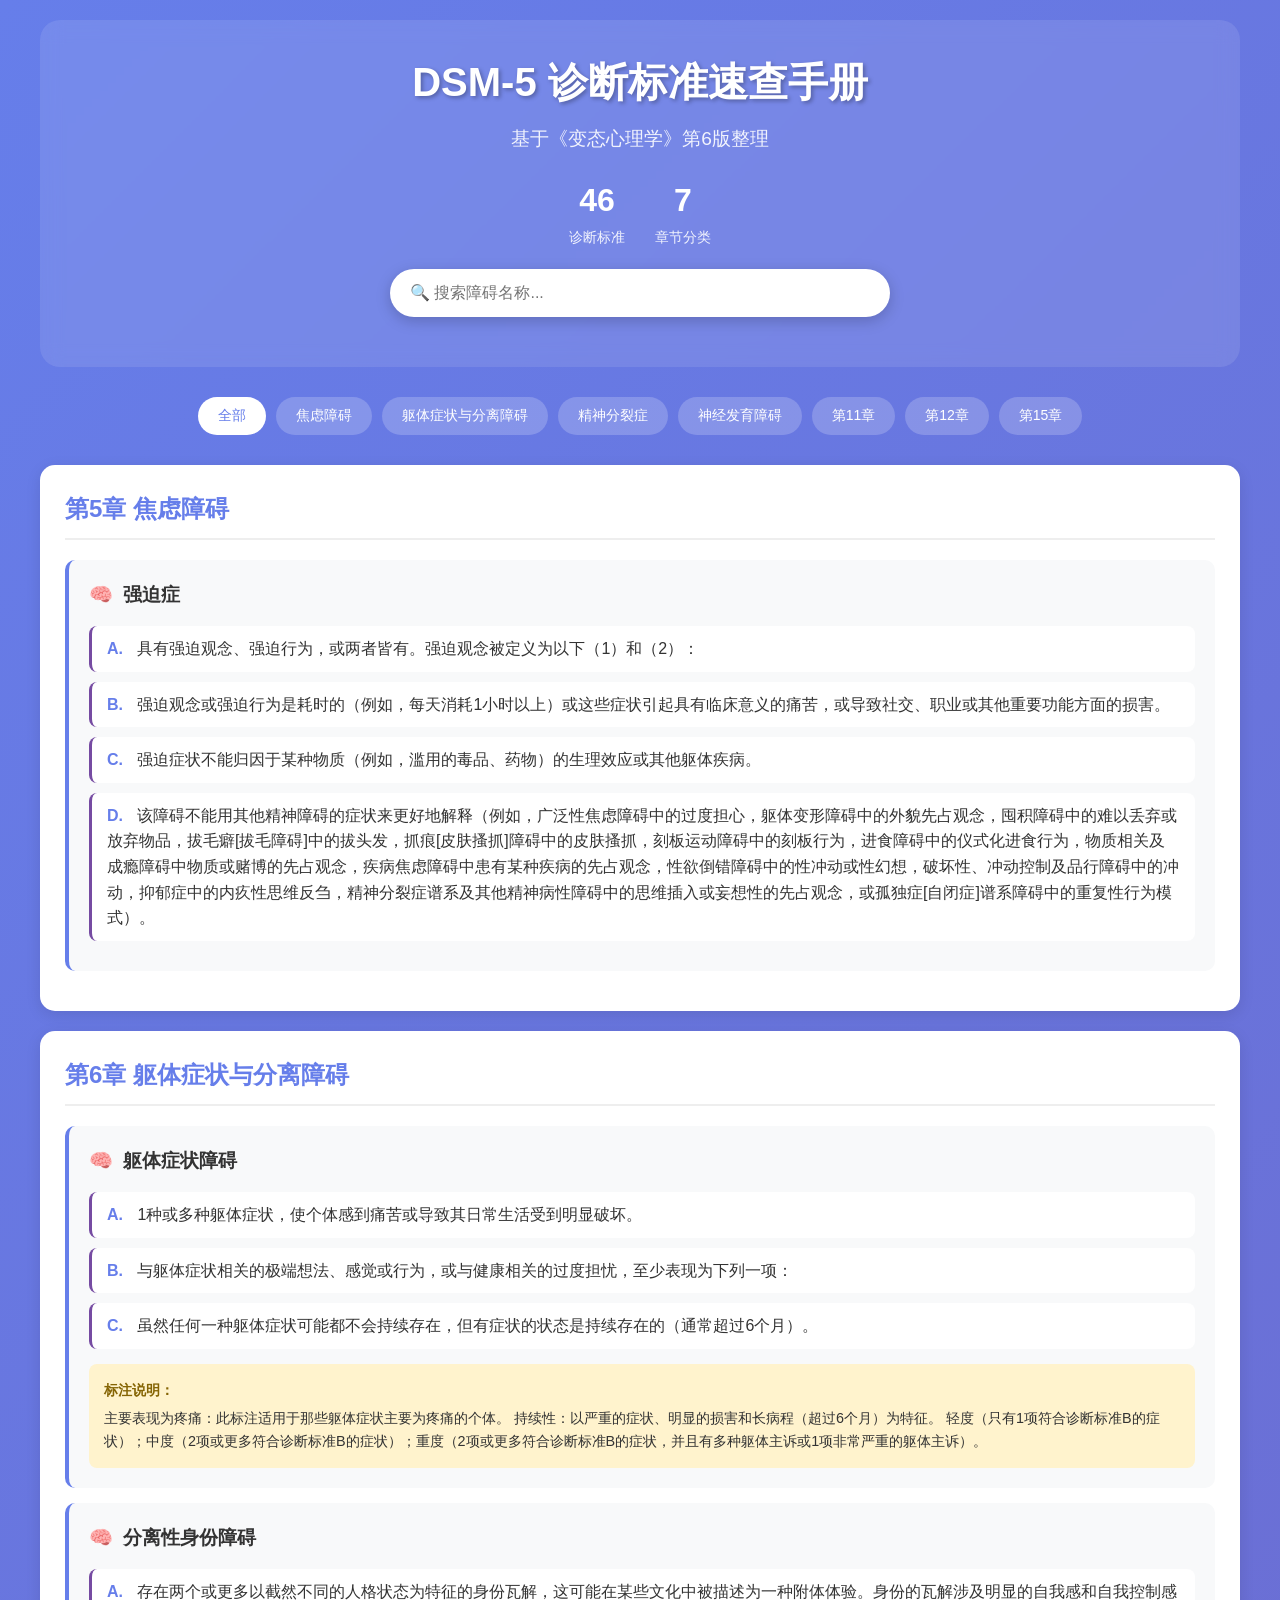
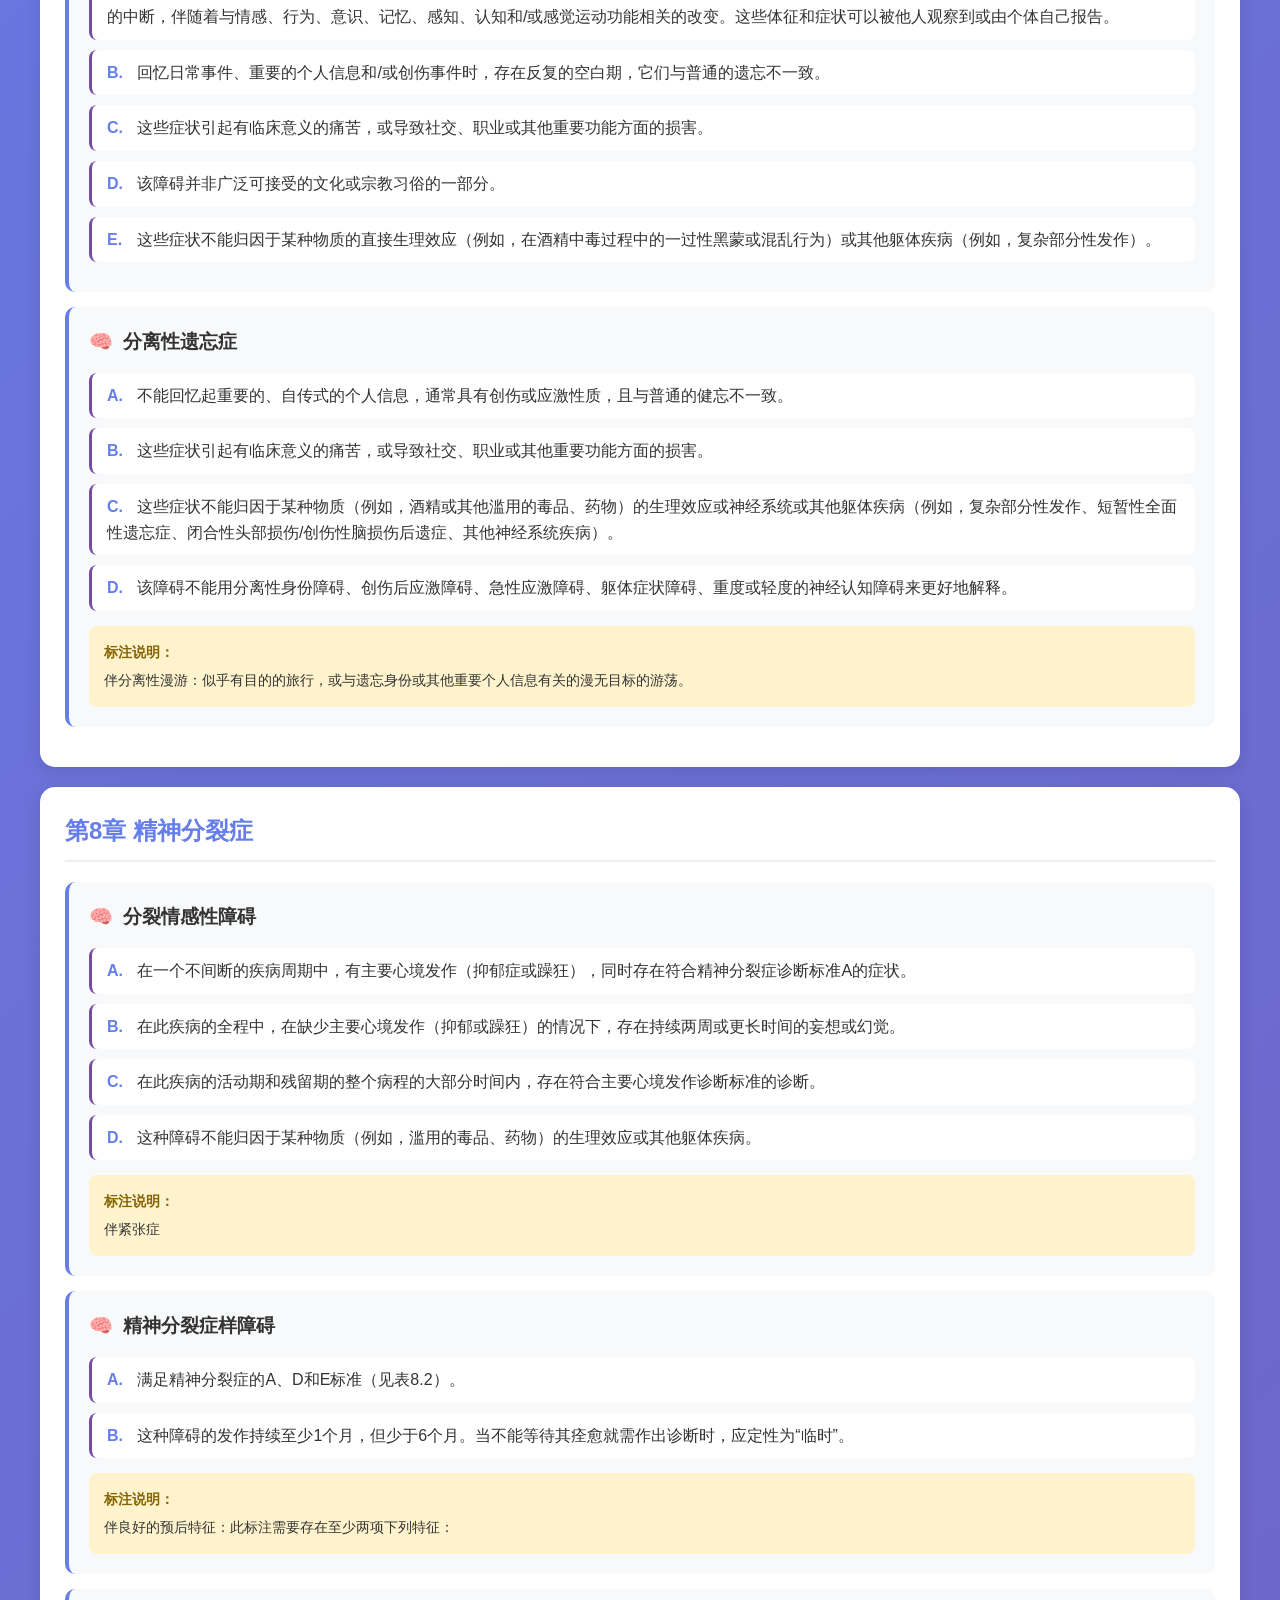
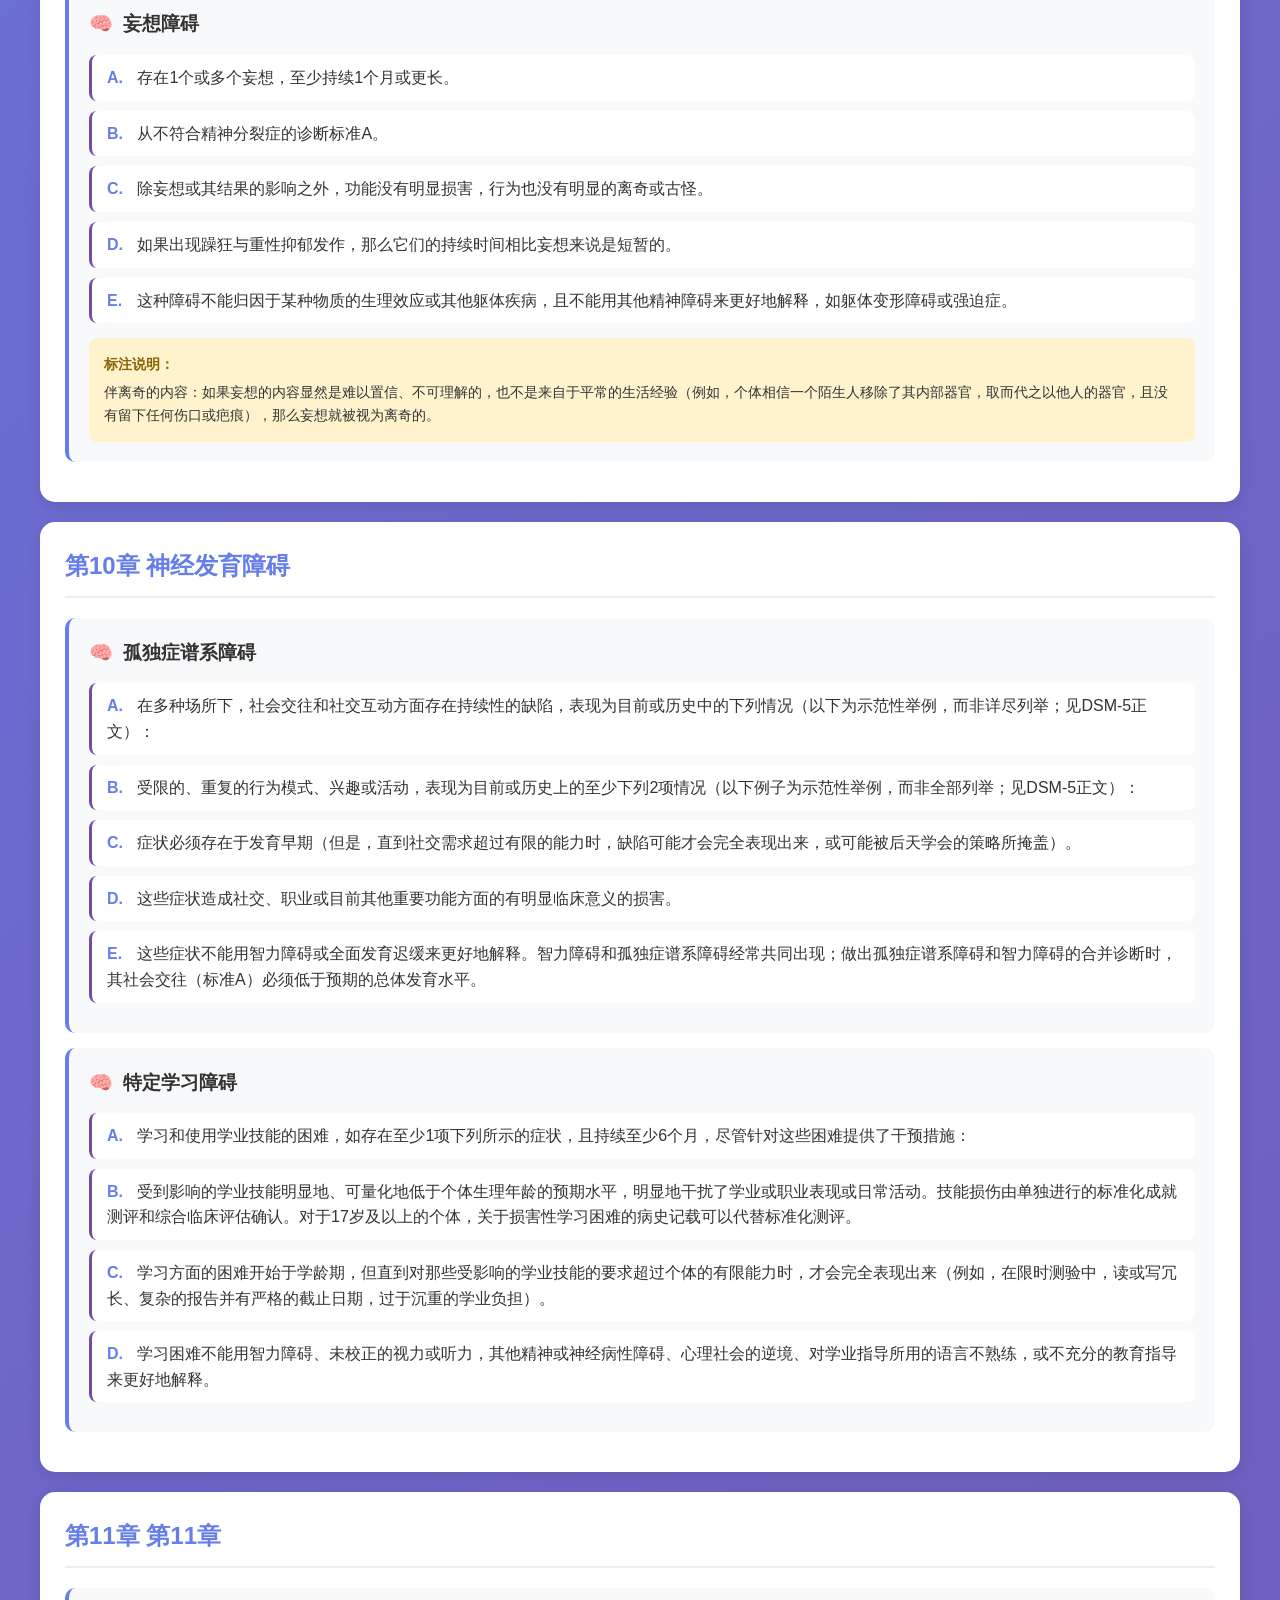
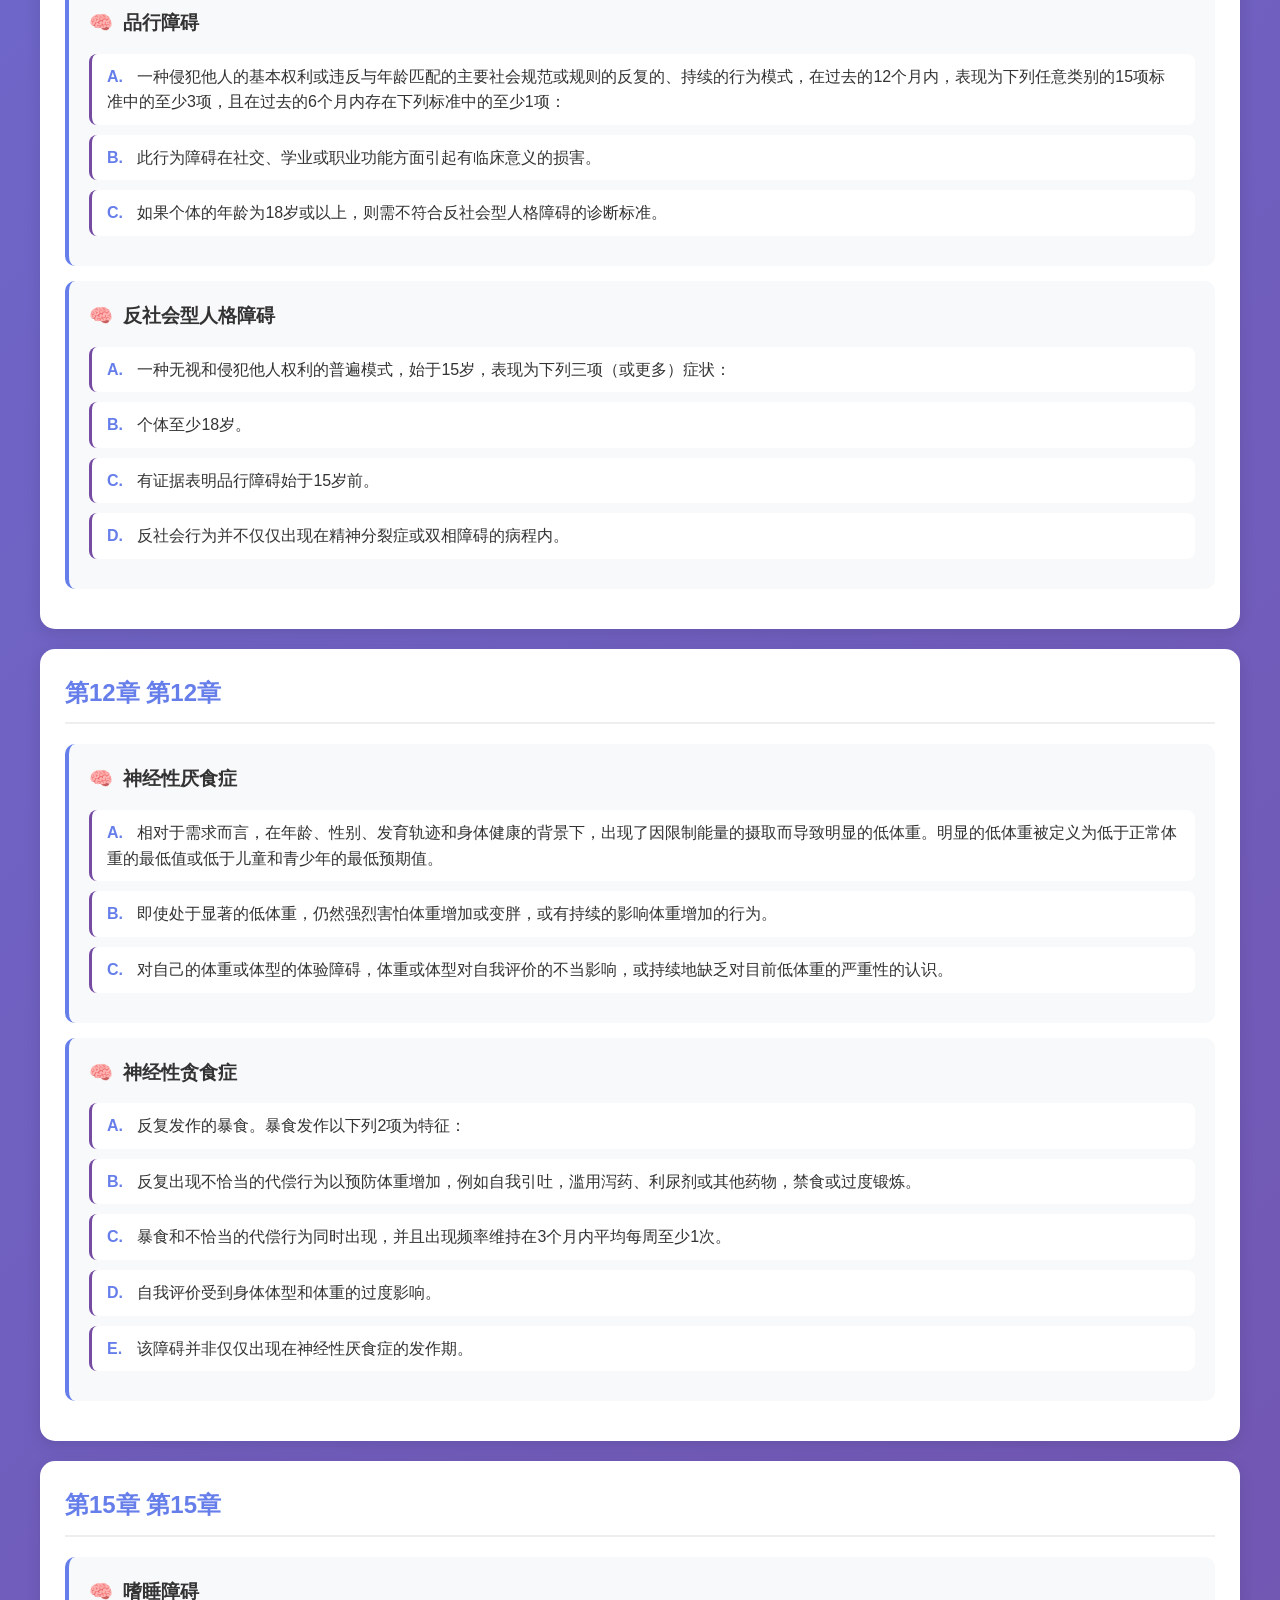
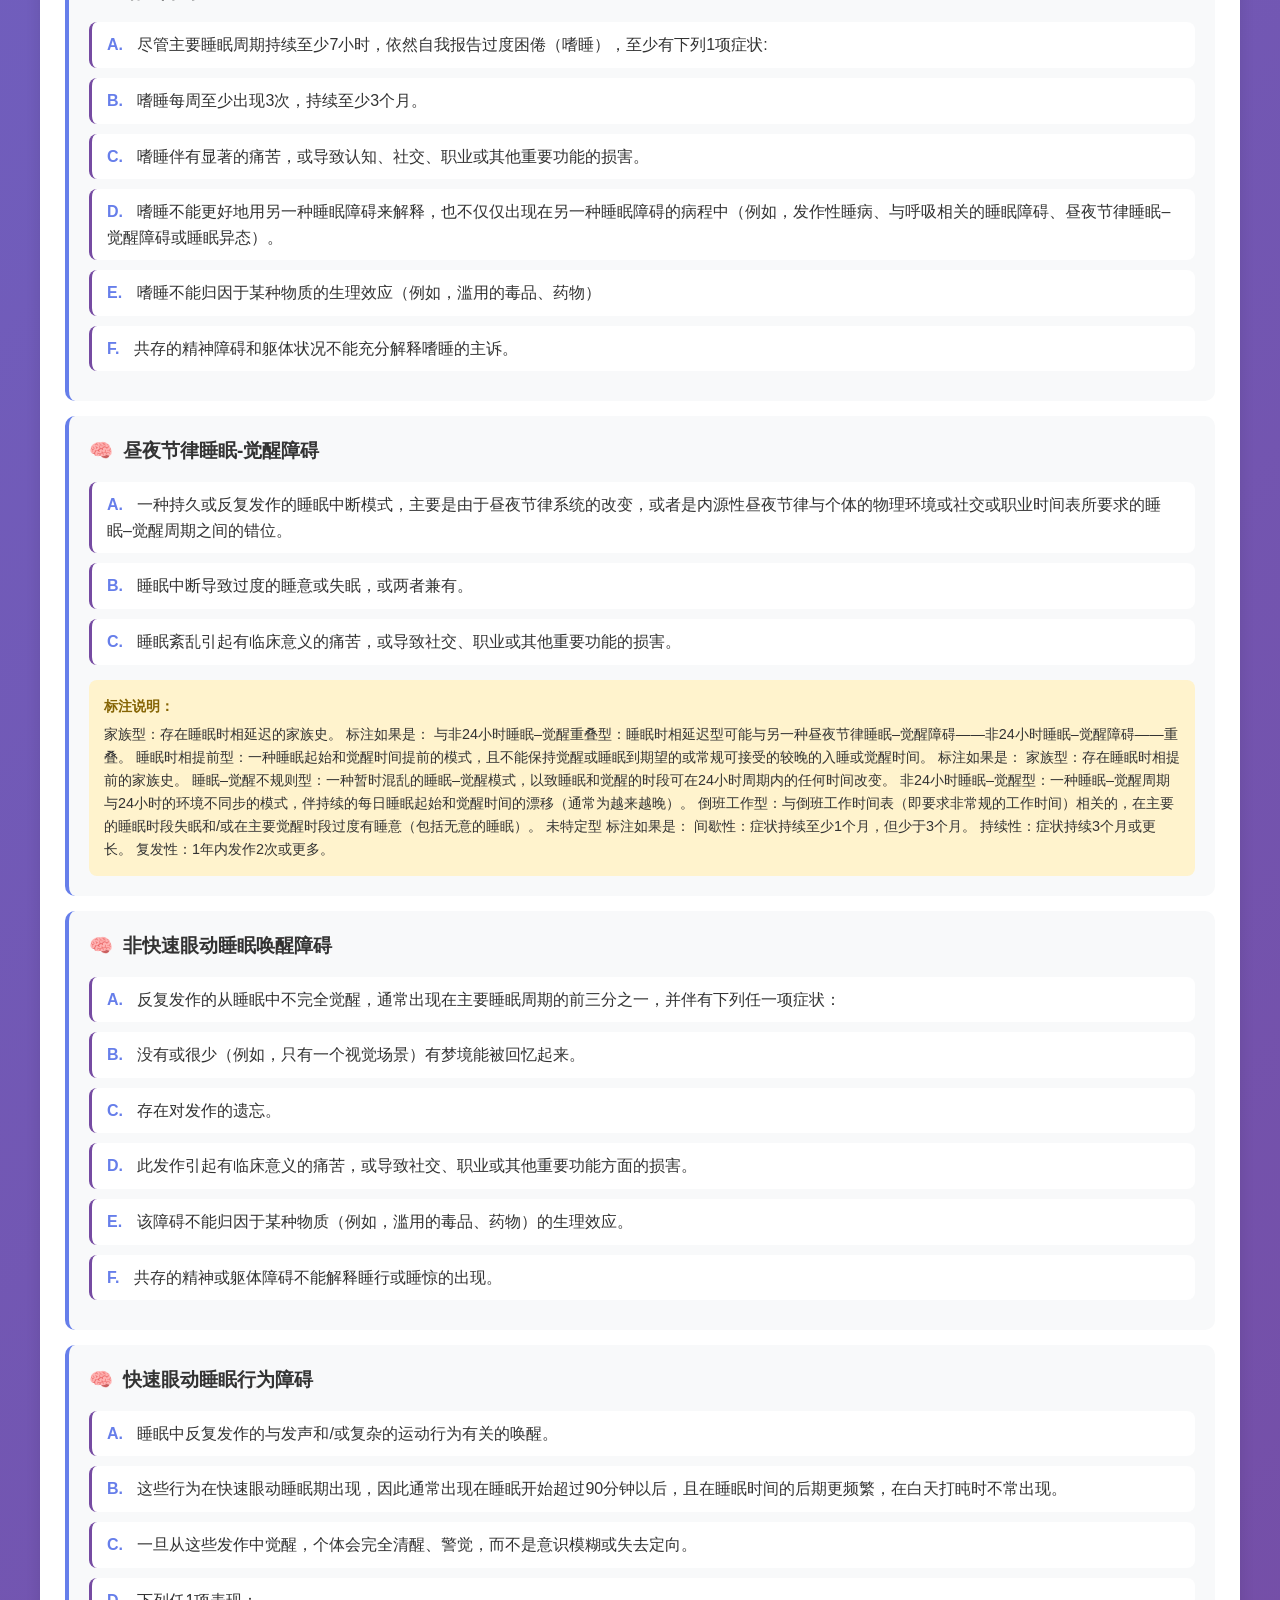
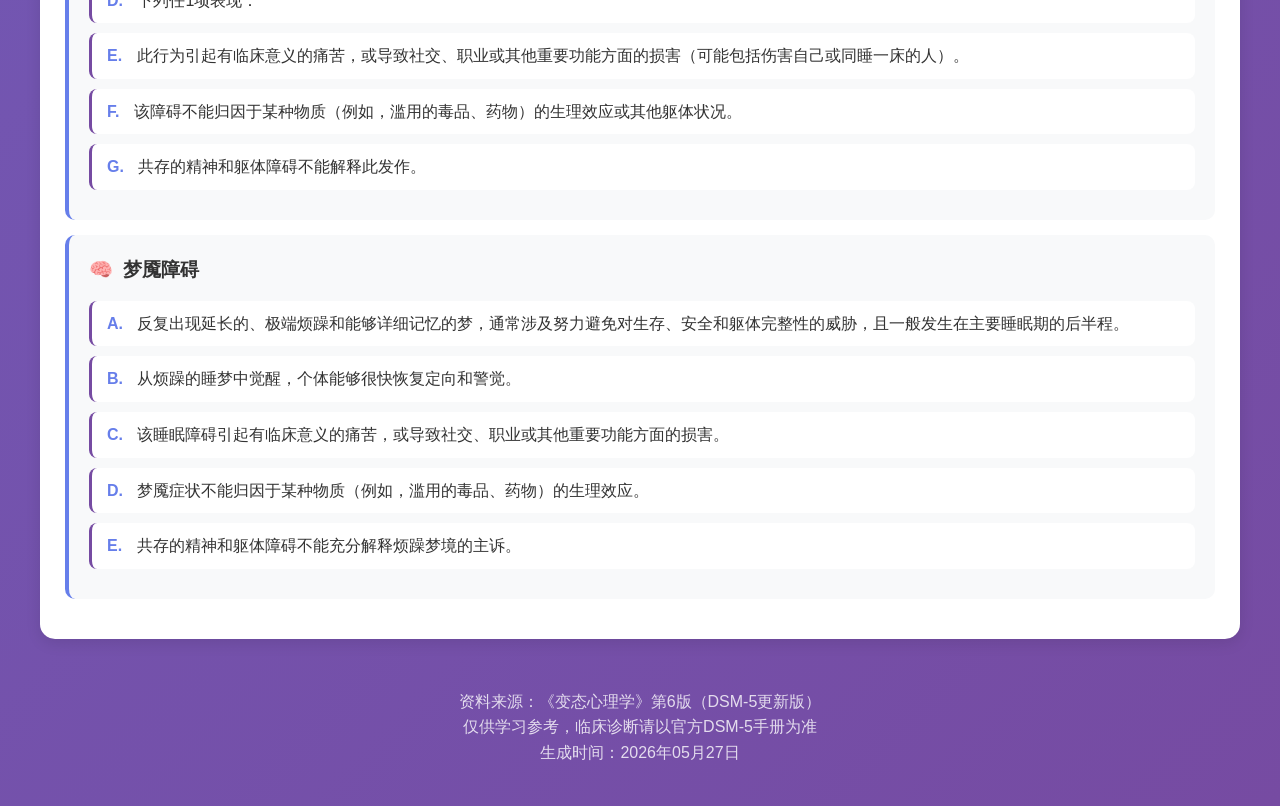
==== dsm5/index.html @ 6ddb5fec "添加DSM-5诊断标准速查手册" ====
<!DOCTYPE html>
<html lang="zh-CN">
<head>
    <meta charset="UTF-8">
    <meta name="viewport" content="width=device-width, initial-scale=1.0">
    <title>DSM-5 诊断标准速查手册</title>
    <style>
        * {
            margin: 0;
            padding: 0;
            box-sizing: border-box;
        }
        
        body {
            font-family: -apple-system, BlinkMacSystemFont, "Segoe UI", Roboto, "Helvetica Neue", Arial, sans-serif;
            line-height: 1.6;
            color: #333;
            background: linear-gradient(135deg, #667eea 0%, #764ba2 100%);
            min-height: 100vh;
            padding: 20px;
        }
        
        .container {
            max-width: 1200px;
            margin: 0 auto;
        }
        
        header {
            text-align: center;
            color: white;
            margin-bottom: 30px;
            padding: 30px;
            background: rgba(255,255,255,0.1);
            border-radius: 20px;
            backdrop-filter: blur(10px);
        }
        
        h1 {
            font-size: 2.5em;
            margin-bottom: 10px;
            text-shadow: 2px 2px 4px rgba(0,0,0,0.3);
        }
        
        .subtitle {
            font-size: 1.2em;
            opacity: 0.9;
        }
        
        .search-box {
            margin: 20px auto;
            max-width: 500px;
            position: relative;
        }
        
        .search-box input {
            width: 100%;
            padding: 15px 20px;
            font-size: 16px;
            border: none;
            border-radius: 50px;
            outline: none;
            box-shadow: 0 4px 15px rgba(0,0,0,0.2);
        }
        
        .nav-tabs {
            display: flex;
            flex-wrap: wrap;
            justify-content: center;
            gap: 10px;
            margin-bottom: 30px;
        }
        
        .nav-tab {
            padding: 10px 20px;
            background: rgba(255,255,255,0.2);
            color: white;
            border: none;
            border-radius: 25px;
            cursor: pointer;
            font-size: 14px;
            transition: all 0.3s;
        }
        
        .nav-tab:hover, .nav-tab.active {
            background: white;
            color: #667eea;
        }
        
        .chapter-section {
            background: white;
            border-radius: 15px;
            padding: 25px;
            margin-bottom: 20px;
            box-shadow: 0 4px 15px rgba(0,0,0,0.1);
            transition: transform 0.3s;
        }
        
        .chapter-section:hover {
            transform: translateY(-5px);
        }
        
        .chapter-title {
            font-size: 1.5em;
            color: #667eea;
            margin-bottom: 20px;
            padding-bottom: 10px;
            border-bottom: 2px solid #eee;
        }
        
        .disorder-card {
            background: #f8f9fa;
            border-radius: 10px;
            padding: 20px;
            margin-bottom: 15px;
            border-left: 4px solid #667eea;
        }
        
        .disorder-name {
            font-size: 1.2em;
            font-weight: bold;
            color: #333;
            margin-bottom: 15px;
            display: flex;
            align-items: center;
        }
        
        .disorder-name::before {
            content: "🧠";
            margin-right: 10px;
        }
        
        .criteria-list {
            list-style: none;
        }
        
        .criteria-item {
            margin-bottom: 10px;
            padding: 10px 15px;
            background: white;
            border-radius: 8px;
            border-left: 3px solid #764ba2;
        }
        
        .criteria-letter {
            font-weight: bold;
            color: #667eea;
            margin-right: 10px;
        }
        
        .specifiers {
            margin-top: 15px;
            padding: 15px;
            background: #fff3cd;
            border-radius: 8px;
            font-size: 0.9em;
        }
        
        .specifiers-title {
            font-weight: bold;
            color: #856404;
            margin-bottom: 5px;
        }
        
        .stats {
            display: flex;
            justify-content: center;
            gap: 30px;
            margin: 20px 0;
            color: white;
        }
        
        .stat-item {
            text-align: center;
        }
        
        .stat-number {
            font-size: 2em;
            font-weight: bold;
        }
        
        .stat-label {
            font-size: 0.9em;
            opacity: 0.9;
        }
        
        footer {
            text-align: center;
            color: white;
            margin-top: 30px;
            padding: 20px;
            opacity: 0.8;
        }
        
        @media (max-width: 768px) {
            h1 {
                font-size: 1.8em;
            }
            
            .stats {
                flex-direction: column;
                gap: 15px;
            }
            
            .nav-tabs {
                flex-direction: column;
                align-items: center;
            }
        }
        
        .hidden {
            display: none;
        }
    </style>
</head>
<body>
    <div class="container">
        <header>
            <h1>DSM-5 诊断标准速查手册</h1>
            <p class="subtitle">基于《变态心理学》第6版整理</p>
            
            <div class="stats">
                <div class="stat-item">
                    <div class="stat-number">46</div>
                    <div class="stat-label">诊断标准</div>
                </div>
                <div class="stat-item">
                    <div class="stat-number">7</div>
                    <div class="stat-label">章节分类</div>
                </div>
            </div>
            
            <div class="search-box">
                <input type="text" id="searchInput" placeholder="🔍 搜索障碍名称...">
            </div>
        </header>
        
        <div class="nav-tabs" id="navTabs">
            <button class="nav-tab active" data-chapter="all">全部</button>
            <button class="nav-tab" data-chapter="5">焦虑障碍</button>
            <button class="nav-tab" data-chapter="6">躯体症状与分离障碍</button>
            <button class="nav-tab" data-chapter="8">精神分裂症</button>
            <button class="nav-tab" data-chapter="10">神经发育障碍</button>
            <button class="nav-tab" data-chapter="11">第11章</button>
            <button class="nav-tab" data-chapter="12">第12章</button>
            <button class="nav-tab" data-chapter="15">第15章</button>
        </div>
        
        <div id="content">

            <div class="chapter-section" data-chapter="5">
                <h2 class="chapter-title">第5章 焦虑障碍</h2>

                <div class="disorder-card" data-name="强迫症">
                    <div class="disorder-name">强迫症</div>
                    <ul class="criteria-list">

                        <li class="criteria-item">
                            <span class="criteria-letter">A.</span>
                            具有强迫观念、强迫行为，或两者皆有。强迫观念被定义为以下（1）和（2）：
                        </li>

                        <li class="criteria-item">
                            <span class="criteria-letter">B.</span>
                            强迫观念或强迫行为是耗时的（例如，每天消耗1小时以上）或这些症状引起具有临床意义的痛苦，或导致社交、职业或其他重要功能方面的损害。
                        </li>

                        <li class="criteria-item">
                            <span class="criteria-letter">C.</span>
                            强迫症状不能归因于某种物质（例如，滥用的毒品、药物）的生理效应或其他躯体疾病。
                        </li>

                        <li class="criteria-item">
                            <span class="criteria-letter">D.</span>
                            该障碍不能用其他精神障碍的症状来更好地解释（例如，广泛性焦虑障碍中的过度担心，躯体变形障碍中的外貌先占观念，囤积障碍中的难以丢弃或放弃物品，拔毛癖[拔毛障碍]中的拔头发，抓痕[皮肤搔抓]障碍中的皮肤搔抓，刻板运动障碍中的刻板行为，进食障碍中的仪式化进食行为，物质相关及成瘾障碍中物质或赌博的先占观念，疾病焦虑障碍中患有某种疾病的先占观念，性欲倒错障碍中的性冲动或性幻想，破坏性、冲动控制及品行障碍中的冲动，抑郁症中的内疚性思维反刍，精神分裂症谱系及其他精神病性障碍中的思维插入或妄想性的先占观念，或孤独症[自闭症]谱系障碍中的重复性行为模式）。
                        </li>

                    </ul>

                </div>

            </div>

            <div class="chapter-section" data-chapter="6">
                <h2 class="chapter-title">第6章 躯体症状与分离障碍</h2>

                <div class="disorder-card" data-name="躯体症状障碍">
                    <div class="disorder-name">躯体症状障碍</div>
                    <ul class="criteria-list">

                        <li class="criteria-item">
                            <span class="criteria-letter">A.</span>
                            1种或多种躯体症状，使个体感到痛苦或导致其日常生活受到明显破坏。
                        </li>

                        <li class="criteria-item">
                            <span class="criteria-letter">B.</span>
                            与躯体症状相关的极端想法、感觉或行为，或与健康相关的过度担忧，至少表现为下列一项：
                        </li>

                        <li class="criteria-item">
                            <span class="criteria-letter">C.</span>
                            虽然任何一种躯体症状可能都不会持续存在，但有症状的状态是持续存在的（通常超过6个月）。
                        </li>

                    </ul>

                    <div class="specifiers">
                        <div class="specifiers-title">标注说明：</div>
                        <p>主要表现为疼痛：此标注适用于那些躯体症状主要为疼痛的个体。
持续性：以严重的症状、明显的损害和长病程（超过6个月）为特征。
轻度（只有1项符合诊断标准B的症状）；中度（2项或更多符合诊断标准B的症状）；重度（2项或更多符合诊断标准B的症状，并且有多种躯体主诉或1项非常严重的躯体主诉）。</p>

                    </div>

                </div>

                <div class="disorder-card" data-name="分离性身份障碍">
                    <div class="disorder-name">分离性身份障碍</div>
                    <ul class="criteria-list">

                        <li class="criteria-item">
                            <span class="criteria-letter">A.</span>
                            存在两个或更多以截然不同的人格状态为特征的身份瓦解，这可能在某些文化中被描述为一种附体体验。身份的瓦解涉及明显的自我感和自我控制感的中断，伴随着与情感、行为、意识、记忆、感知、认知和/或感觉运动功能相关的改变。这些体征和症状可以被他人观察到或由个体自己报告。
                        </li>

                        <li class="criteria-item">
                            <span class="criteria-letter">B.</span>
                            回忆日常事件、重要的个人信息和/或创伤事件时，存在反复的空白期，它们与普通的遗忘不一致。
                        </li>

                        <li class="criteria-item">
                            <span class="criteria-letter">C.</span>
                            这些症状引起有临床意义的痛苦，或导致社交、职业或其他重要功能方面的损害。
                        </li>

                        <li class="criteria-item">
                            <span class="criteria-letter">D.</span>
                            该障碍并非广泛可接受的文化或宗教习俗的一部分。
                        </li>

                        <li class="criteria-item">
                            <span class="criteria-letter">E.</span>
                            这些症状不能归因于某种物质的直接生理效应（例如，在酒精中毒过程中的一过性黑蒙或混乱行为）或其他躯体疾病（例如，复杂部分性发作）。
                        </li>

                    </ul>

                </div>

                <div class="disorder-card" data-name="分离性遗忘症">
                    <div class="disorder-name">分离性遗忘症</div>
                    <ul class="criteria-list">

                        <li class="criteria-item">
                            <span class="criteria-letter">A.</span>
                            不能回忆起重要的、自传式的个人信息，通常具有创伤或应激性质，且与普通的健忘不一致。
                        </li>

                        <li class="criteria-item">
                            <span class="criteria-letter">B.</span>
                            这些症状引起有临床意义的痛苦，或导致社交、职业或其他重要功能方面的损害。
                        </li>

                        <li class="criteria-item">
                            <span class="criteria-letter">C.</span>
                            这些症状不能归因于某种物质（例如，酒精或其他滥用的毒品、药物）的生理效应或神经系统或其他躯体疾病（例如，复杂部分性发作、短暂性全面性遗忘症、闭合性头部损伤/创伤性脑损伤后遗症、其他神经系统疾病）。
                        </li>

                        <li class="criteria-item">
                            <span class="criteria-letter">D.</span>
                            该障碍不能用分离性身份障碍、创伤后应激障碍、急性应激障碍、躯体症状障碍、重度或轻度的神经认知障碍来更好地解释。
                        </li>

                    </ul>

                    <div class="specifiers">
                        <div class="specifiers-title">标注说明：</div>
                        <p>伴分离性漫游：似乎有目的的旅行，或与遗忘身份或其他重要个人信息有关的漫无目标的游荡。</p>

                    </div>

                </div>

            </div>

            <div class="chapter-section" data-chapter="8">
                <h2 class="chapter-title">第8章 精神分裂症</h2>

                <div class="disorder-card" data-name="分裂情感性障碍">
                    <div class="disorder-name">分裂情感性障碍</div>
                    <ul class="criteria-list">

                        <li class="criteria-item">
                            <span class="criteria-letter">A.</span>
                            在一个不间断的疾病周期中，有主要心境发作（抑郁症或躁狂），同时存在符合精神分裂症诊断标准A的症状。
                        </li>

                        <li class="criteria-item">
                            <span class="criteria-letter">B.</span>
                            在此疾病的全程中，在缺少主要心境发作（抑郁或躁狂）的情况下，存在持续两周或更长时间的妄想或幻觉。
                        </li>

                        <li class="criteria-item">
                            <span class="criteria-letter">C.</span>
                            在此疾病的活动期和残留期的整个病程的大部分时间内，存在符合主要心境发作诊断标准的诊断。
                        </li>

                        <li class="criteria-item">
                            <span class="criteria-letter">D.</span>
                            这种障碍不能归因于某种物质（例如，滥用的毒品、药物）的生理效应或其他躯体疾病。
                        </li>

                    </ul>

                    <div class="specifiers">
                        <div class="specifiers-title">标注说明：</div>
                        <p>伴紧张症</p>

                    </div>

                </div>

                <div class="disorder-card" data-name="精神分裂症样障碍">
                    <div class="disorder-name">精神分裂症样障碍</div>
                    <ul class="criteria-list">

                        <li class="criteria-item">
                            <span class="criteria-letter">A.</span>
                            满足精神分裂症的A、D和E标准（见表8.2）。
                        </li>

                        <li class="criteria-item">
                            <span class="criteria-letter">B.</span>
                            这种障碍的发作持续至少1个月，但少于6个月。当不能等待其痊愈就需作出诊断时，应定性为“临时”。
                        </li>

                    </ul>

                    <div class="specifiers">
                        <div class="specifiers-title">标注说明：</div>
                        <p>伴良好的预后特征：此标注需要存在至少两项下列特征：</p>

                    </div>

                </div>

                <div class="disorder-card" data-name="妄想障碍">
                    <div class="disorder-name">妄想障碍</div>
                    <ul class="criteria-list">

                        <li class="criteria-item">
                            <span class="criteria-letter">A.</span>
                            存在1个或多个妄想，至少持续1个月或更长。
                        </li>

                        <li class="criteria-item">
                            <span class="criteria-letter">B.</span>
                            从不符合精神分裂症的诊断标准A。
                        </li>

                        <li class="criteria-item">
                            <span class="criteria-letter">C.</span>
                            除妄想或其结果的影响之外，功能没有明显损害，行为也没有明显的离奇或古怪。
                        </li>

                        <li class="criteria-item">
                            <span class="criteria-letter">D.</span>
                            如果出现躁狂与重性抑郁发作，那么它们的持续时间相比妄想来说是短暂的。
                        </li>

                        <li class="criteria-item">
                            <span class="criteria-letter">E.</span>
                            这种障碍不能归因于某种物质的生理效应或其他躯体疾病，且不能用其他精神障碍来更好地解释，如躯体变形障碍或强迫症。
                        </li>

                    </ul>

                    <div class="specifiers">
                        <div class="specifiers-title">标注说明：</div>
                        <p>伴离奇的内容：如果妄想的内容显然是难以置信、不可理解的，也不是来自于平常的生活经验（例如，个体相信一个陌生人移除了其内部器官，取而代之以他人的器官，且没有留下任何伤口或疤痕），那么妄想就被视为离奇的。</p>

                    </div>

                </div>

            </div>

            <div class="chapter-section" data-chapter="10">
                <h2 class="chapter-title">第10章 神经发育障碍</h2>

                <div class="disorder-card" data-name="孤独症谱系障碍">
                    <div class="disorder-name">孤独症谱系障碍</div>
                    <ul class="criteria-list">

                        <li class="criteria-item">
                            <span class="criteria-letter">A.</span>
                            在多种场所下，社会交往和社交互动方面存在持续性的缺陷，表现为目前或历史中的下列情况（以下为示范性举例，而非详尽列举；见DSM-5正文）：
                        </li>

                        <li class="criteria-item">
                            <span class="criteria-letter">B.</span>
                            受限的、重复的行为模式、兴趣或活动，表现为目前或历史上的至少下列2项情况（以下例子为示范性举例，而非全部列举；见DSM-5正文）：
                        </li>

                        <li class="criteria-item">
                            <span class="criteria-letter">C.</span>
                            症状必须存在于发育早期（但是，直到社交需求超过有限的能力时，缺陷可能才会完全表现出来，或可能被后天学会的策略所掩盖）。
                        </li>

                        <li class="criteria-item">
                            <span class="criteria-letter">D.</span>
                            这些症状造成社交、职业或目前其他重要功能方面的有明显临床意义的损害。
                        </li>

                        <li class="criteria-item">
                            <span class="criteria-letter">E.</span>
                            这些症状不能用智力障碍或全面发育迟缓来更好地解释。智力障碍和孤独症谱系障碍经常共同出现；做出孤独症谱系障碍和智力障碍的合并诊断时，其社会交往（标准A）必须低于预期的总体发育水平。
                        </li>

                    </ul>

                </div>

                <div class="disorder-card" data-name="特定学习障碍">
                    <div class="disorder-name">特定学习障碍</div>
                    <ul class="criteria-list">

                        <li class="criteria-item">
                            <span class="criteria-letter">A.</span>
                            学习和使用学业技能的困难，如存在至少1项下列所示的症状，且持续至少6个月，尽管针对这些困难提供了干预措施：
                        </li>

                        <li class="criteria-item">
                            <span class="criteria-letter">B.</span>
                            受到影响的学业技能明显地、可量化地低于个体生理年龄的预期水平，明显地干扰了学业或职业表现或日常活动。技能损伤由单独进行的标准化成就测评和综合临床评估确认。对于17岁及以上的个体，关于损害性学习困难的病史记载可以代替标准化测评。
                        </li>

                        <li class="criteria-item">
                            <span class="criteria-letter">C.</span>
                            学习方面的困难开始于学龄期，但直到对那些受影响的学业技能的要求超过个体的有限能力时，才会完全表现出来（例如，在限时测验中，读或写冗长、复杂的报告并有严格的截止日期，过于沉重的学业负担）。
                        </li>

                        <li class="criteria-item">
                            <span class="criteria-letter">D.</span>
                            学习困难不能用智力障碍、未校正的视力或听力，其他精神或神经病性障碍、心理社会的逆境、对学业指导所用的语言不熟练，或不充分的教育指导来更好地解释。
                        </li>

                    </ul>

                </div>

            </div>

            <div class="chapter-section" data-chapter="11">
                <h2 class="chapter-title">第11章 第11章</h2>

                <div class="disorder-card" data-name="品行障碍">
                    <div class="disorder-name">品行障碍</div>
                    <ul class="criteria-list">

                        <li class="criteria-item">
                            <span class="criteria-letter">A.</span>
                            一种侵犯他人的基本权利或违反与年龄匹配的主要社会规范或规则的反复的、持续的行为模式，在过去的12个月内，表现为下列任意类别的15项标准中的至少3项，且在过去的6个月内存在下列标准中的至少1项：
                        </li>

                        <li class="criteria-item">
                            <span class="criteria-letter">B.</span>
                            此行为障碍在社交、学业或职业功能方面引起有临床意义的损害。
                        </li>

                        <li class="criteria-item">
                            <span class="criteria-letter">C.</span>
                            如果个体的年龄为18岁或以上，则需不符合反社会型人格障碍的诊断标准。
                        </li>

                    </ul>

                </div>

                <div class="disorder-card" data-name="反社会型人格障碍">
                    <div class="disorder-name">反社会型人格障碍</div>
                    <ul class="criteria-list">

                        <li class="criteria-item">
                            <span class="criteria-letter">A.</span>
                            一种无视和侵犯他人权利的普遍模式，始于15岁，表现为下列三项（或更多）症状：
                        </li>

                        <li class="criteria-item">
                            <span class="criteria-letter">B.</span>
                            个体至少18岁。
                        </li>

                        <li class="criteria-item">
                            <span class="criteria-letter">C.</span>
                            有证据表明品行障碍始于15岁前。
                        </li>

                        <li class="criteria-item">
                            <span class="criteria-letter">D.</span>
                            反社会行为并不仅仅出现在精神分裂症或双相障碍的病程内。
                        </li>

                    </ul>

                </div>

            </div>

            <div class="chapter-section" data-chapter="12">
                <h2 class="chapter-title">第12章 第12章</h2>

                <div class="disorder-card" data-name="神经性厌食症">
                    <div class="disorder-name">神经性厌食症</div>
                    <ul class="criteria-list">

                        <li class="criteria-item">
                            <span class="criteria-letter">A.</span>
                            相对于需求而言，在年龄、性别、发育轨迹和身体健康的背景下，出现了因限制能量的摄取而导致明显的低体重。明显的低体重被定义为低于正常体重的最低值或低于儿童和青少年的最低预期值。
                        </li>

                        <li class="criteria-item">
                            <span class="criteria-letter">B.</span>
                            即使处于显著的低体重，仍然强烈害怕体重增加或变胖，或有持续的影响体重增加的行为。
                        </li>

                        <li class="criteria-item">
                            <span class="criteria-letter">C.</span>
                            对自己的体重或体型的体验障碍，体重或体型对自我评价的不当影响，或持续地缺乏对目前低体重的严重性的认识。
                        </li>

                    </ul>

                </div>

                <div class="disorder-card" data-name="神经性贪食症">
                    <div class="disorder-name">神经性贪食症</div>
                    <ul class="criteria-list">

                        <li class="criteria-item">
                            <span class="criteria-letter">A.</span>
                            反复发作的暴食。暴食发作以下列2项为特征：
                        </li>

                        <li class="criteria-item">
                            <span class="criteria-letter">B.</span>
                            反复出现不恰当的代偿行为以预防体重增加，例如自我引吐，滥用泻药、利尿剂或其他药物，禁食或过度锻炼。
                        </li>

                        <li class="criteria-item">
                            <span class="criteria-letter">C.</span>
                            暴食和不恰当的代偿行为同时出现，并且出现频率维持在3个月内平均每周至少1次。
                        </li>

                        <li class="criteria-item">
                            <span class="criteria-letter">D.</span>
                            自我评价受到身体体型和体重的过度影响。
                        </li>

                        <li class="criteria-item">
                            <span class="criteria-letter">E.</span>
                            该障碍并非仅仅出现在神经性厌食症的发作期。
                        </li>

                    </ul>

                </div>

            </div>

            <div class="chapter-section" data-chapter="15">
                <h2 class="chapter-title">第15章 第15章</h2>

                <div class="disorder-card" data-name="嗜睡障碍">
                    <div class="disorder-name">嗜睡障碍</div>
                    <ul class="criteria-list">

                        <li class="criteria-item">
                            <span class="criteria-letter">A.</span>
                            尽管主要睡眠周期持续至少7小时，依然自我报告过度困倦（嗜睡），至少有下列1项症状:
                        </li>

                        <li class="criteria-item">
                            <span class="criteria-letter">B.</span>
                            嗜睡每周至少出现3次，持续至少3个月。
                        </li>

                        <li class="criteria-item">
                            <span class="criteria-letter">C.</span>
                            嗜睡伴有显著的痛苦，或导致认知、社交、职业或其他重要功能的损害。
                        </li>

                        <li class="criteria-item">
                            <span class="criteria-letter">D.</span>
                            嗜睡不能更好地用另一种睡眠障碍来解释，也不仅仅出现在另一种睡眠障碍的病程中（例如，发作性睡病、与呼吸相关的睡眠障碍、昼夜节律睡眠–觉醒障碍或睡眠异态）。
                        </li>

                        <li class="criteria-item">
                            <span class="criteria-letter">E.</span>
                            嗜睡不能归因于某种物质的生理效应（例如，滥用的毒品、药物）
                        </li>

                        <li class="criteria-item">
                            <span class="criteria-letter">F.</span>
                            共存的精神障碍和躯体状况不能充分解释嗜睡的主诉。
                        </li>

                    </ul>

                </div>

                <div class="disorder-card" data-name="昼夜节律睡眠-觉醒障碍">
                    <div class="disorder-name">昼夜节律睡眠-觉醒障碍</div>
                    <ul class="criteria-list">

                        <li class="criteria-item">
                            <span class="criteria-letter">A.</span>
                            一种持久或反复发作的睡眠中断模式，主要是由于昼夜节律系统的改变，或者是内源性昼夜节律与个体的物理环境或社交或职业时间表所要求的睡眠–觉醒周期之间的错位。
                        </li>

                        <li class="criteria-item">
                            <span class="criteria-letter">B.</span>
                            睡眠中断导致过度的睡意或失眠，或两者兼有。
                        </li>

                        <li class="criteria-item">
                            <span class="criteria-letter">C.</span>
                            睡眠紊乱引起有临床意义的痛苦，或导致社交、职业或其他重要功能的损害。
                        </li>

                    </ul>

                    <div class="specifiers">
                        <div class="specifiers-title">标注说明：</div>
                        <p>家族型：存在睡眠时相延迟的家族史。
标注如果是：
与非24小时睡眠–觉醒重叠型：睡眠时相延迟型可能与另一种昼夜节律睡眠–觉醒障碍——非24小时睡眠–觉醒障碍——重叠。
睡眠时相提前型：一种睡眠起始和觉醒时间提前的模式，且不能保持觉醒或睡眠到期望的或常规可接受的较晚的入睡或觉醒时间。
标注如果是：
家族型：存在睡眠时相提前的家族史。
睡眠–觉醒不规则型：一种暂时混乱的睡眠–觉醒模式，以致睡眠和觉醒的时段可在24小时周期内的任何时间改变。
非24小时睡眠–觉醒型：一种睡眠–觉醒周期与24小时的环境不同步的模式，伴持续的每日睡眠起始和觉醒时间的漂移（通常为越来越晚）。
倒班工作型：与倒班工作时间表（即要求非常规的工作时间）相关的，在主要的睡眠时段失眠和/或在主要觉醒时段过度有睡意（包括无意的睡眠）。
未特定型
标注如果是：
间歇性：症状持续至少1个月，但少于3个月。
持续性：症状持续3个月或更长。
复发性：1年内发作2次或更多。</p>

                    </div>

                </div>

                <div class="disorder-card" data-name="非快速眼动睡眠唤醒障碍">
                    <div class="disorder-name">非快速眼动睡眠唤醒障碍</div>
                    <ul class="criteria-list">

                        <li class="criteria-item">
                            <span class="criteria-letter">A.</span>
                            反复发作的从睡眠中不完全觉醒，通常出现在主要睡眠周期的前三分之一，并伴有下列任一项症状：
                        </li>

                        <li class="criteria-item">
                            <span class="criteria-letter">B.</span>
                            没有或很少（例如，只有一个视觉场景）有梦境能被回忆起来。
                        </li>

                        <li class="criteria-item">
                            <span class="criteria-letter">C.</span>
                            存在对发作的遗忘。
                        </li>

                        <li class="criteria-item">
                            <span class="criteria-letter">D.</span>
                            此发作引起有临床意义的痛苦，或导致社交、职业或其他重要功能方面的损害。
                        </li>

                        <li class="criteria-item">
                            <span class="criteria-letter">E.</span>
                            该障碍不能归因于某种物质（例如，滥用的毒品、药物）的生理效应。
                        </li>

                        <li class="criteria-item">
                            <span class="criteria-letter">F.</span>
                            共存的精神或躯体障碍不能解释睡行或睡惊的出现。
                        </li>

                    </ul>

                </div>

                <div class="disorder-card" data-name="快速眼动睡眠行为障碍">
                    <div class="disorder-name">快速眼动睡眠行为障碍</div>
                    <ul class="criteria-list">

                        <li class="criteria-item">
                            <span class="criteria-letter">A.</span>
                            睡眠中反复发作的与发声和/或复杂的运动行为有关的唤醒。
                        </li>

                        <li class="criteria-item">
                            <span class="criteria-letter">B.</span>
                            这些行为在快速眼动睡眠期出现，因此通常出现在睡眠开始超过90分钟以后，且在睡眠时间的后期更频繁，在白天打盹时不常出现。
                        </li>

                        <li class="criteria-item">
                            <span class="criteria-letter">C.</span>
                            一旦从这些发作中觉醒，个体会完全清醒、警觉，而不是意识模糊或失去定向。
                        </li>

                        <li class="criteria-item">
                            <span class="criteria-letter">D.</span>
                            下列任1项表现：
                        </li>

                        <li class="criteria-item">
                            <span class="criteria-letter">E.</span>
                            此行为引起有临床意义的痛苦，或导致社交、职业或其他重要功能方面的损害（可能包括伤害自己或同睡一床的人）。
                        </li>

                        <li class="criteria-item">
                            <span class="criteria-letter">F.</span>
                            该障碍不能归因于某种物质（例如，滥用的毒品、药物）的生理效应或其他躯体状况。
                        </li>

                        <li class="criteria-item">
                            <span class="criteria-letter">G.</span>
                            共存的精神和躯体障碍不能解释此发作。
                        </li>

                    </ul>

                </div>

                <div class="disorder-card" data-name="梦魇障碍">
                    <div class="disorder-name">梦魇障碍</div>
                    <ul class="criteria-list">

                        <li class="criteria-item">
                            <span class="criteria-letter">A.</span>
                            反复出现延长的、极端烦躁和能够详细记忆的梦，通常涉及努力避免对生存、安全和躯体完整性的威胁，且一般发生在主要睡眠期的后半程。
                        </li>

                        <li class="criteria-item">
                            <span class="criteria-letter">B.</span>
                            从烦躁的睡梦中觉醒，个体能够很快恢复定向和警觉。
                        </li>

                        <li class="criteria-item">
                            <span class="criteria-letter">C.</span>
                            该睡眠障碍引起有临床意义的痛苦，或导致社交、职业或其他重要功能方面的损害。
                        </li>

                        <li class="criteria-item">
                            <span class="criteria-letter">D.</span>
                            梦魇症状不能归因于某种物质（例如，滥用的毒品、药物）的生理效应。
                        </li>

                        <li class="criteria-item">
                            <span class="criteria-letter">E.</span>
                            共存的精神和躯体障碍不能充分解释烦躁梦境的主诉。
                        </li>

                    </ul>

                </div>

            </div>

        </div>
        
        <footer>
            <p>资料来源：《变态心理学》第6版（DSM-5更新版）</p>
            <p>仅供学习参考，临床诊断请以官方DSM-5手册为准</p>
            <p>生成时间：2026年05月27日</p>
        </footer>
    </div>
    
    <script>
        // 搜索功能
        const searchInput = document.getElementById('searchInput');
        searchInput.addEventListener('input', function() {
            const searchTerm = this.value.toLowerCase();
            const cards = document.querySelectorAll('.disorder-card');
            
            cards.forEach(card => {
                const name = card.dataset.name.toLowerCase();
                if (name.includes(searchTerm) || searchTerm === '') {
                    card.style.display = 'block';
                } else {
                    card.style.display = 'none';
                }
            });
        });
        
        // 章节筛选
        const navTabs = document.querySelectorAll('.nav-tab');
        navTabs.forEach(tab => {
            tab.addEventListener('click', function() {
                // 更新活动状态
                navTabs.forEach(t => t.classList.remove('active'));
                this.classList.add('active');
                
                const chapter = this.dataset.chapter;
                const sections = document.querySelectorAll('.chapter-section');
                
                sections.forEach(section => {
                    if (chapter === 'all' || section.dataset.chapter === chapter) {
                        section.style.display = 'block';
                    } else {
                        section.style.display = 'none';
                    }
                });
            });
        });
        
        // 平滑滚动
        document.querySelectorAll('a[href^="#"]').forEach(anchor => {
            anchor.addEventListener('click', function (e) {
                e.preventDefault();
                document.querySelector(this.getAttribute('href')).scrollIntoView({
                    behavior: 'smooth'
                });
            });
        });
    </script>
</body>
</html>
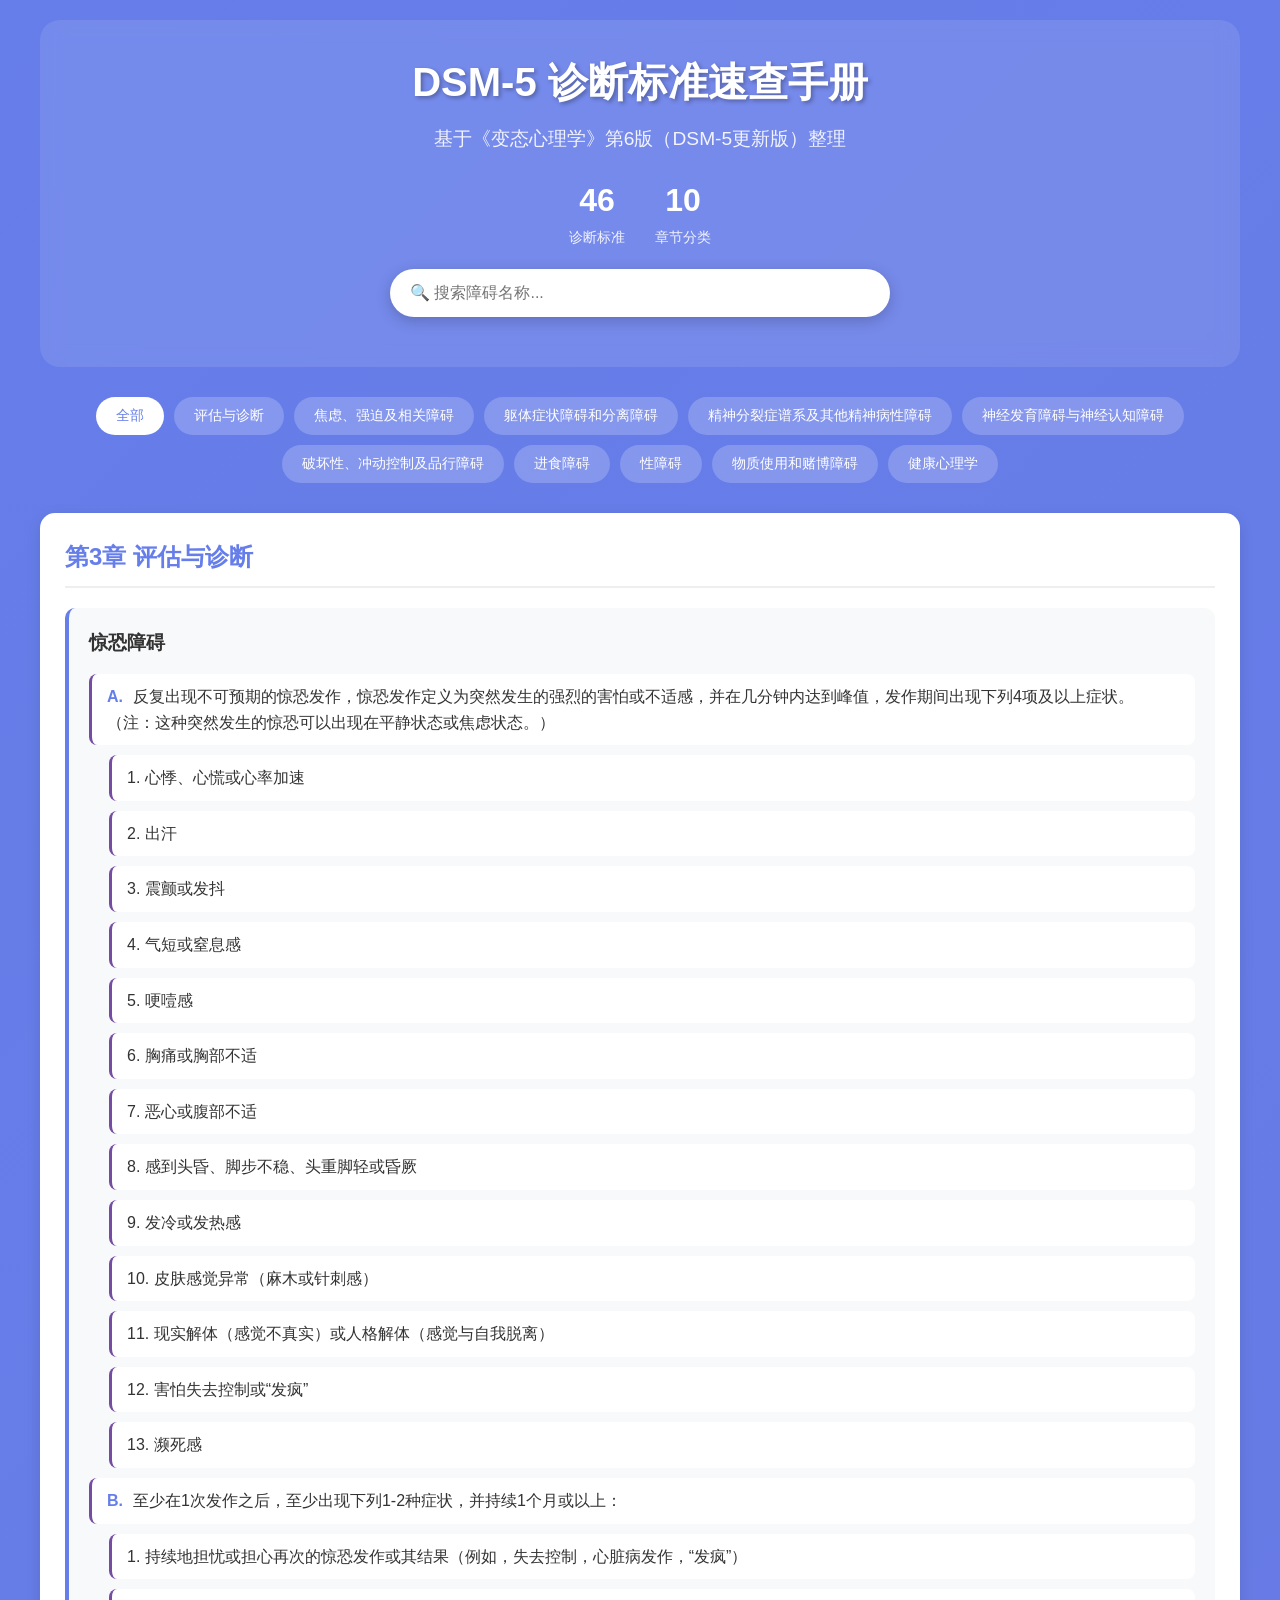
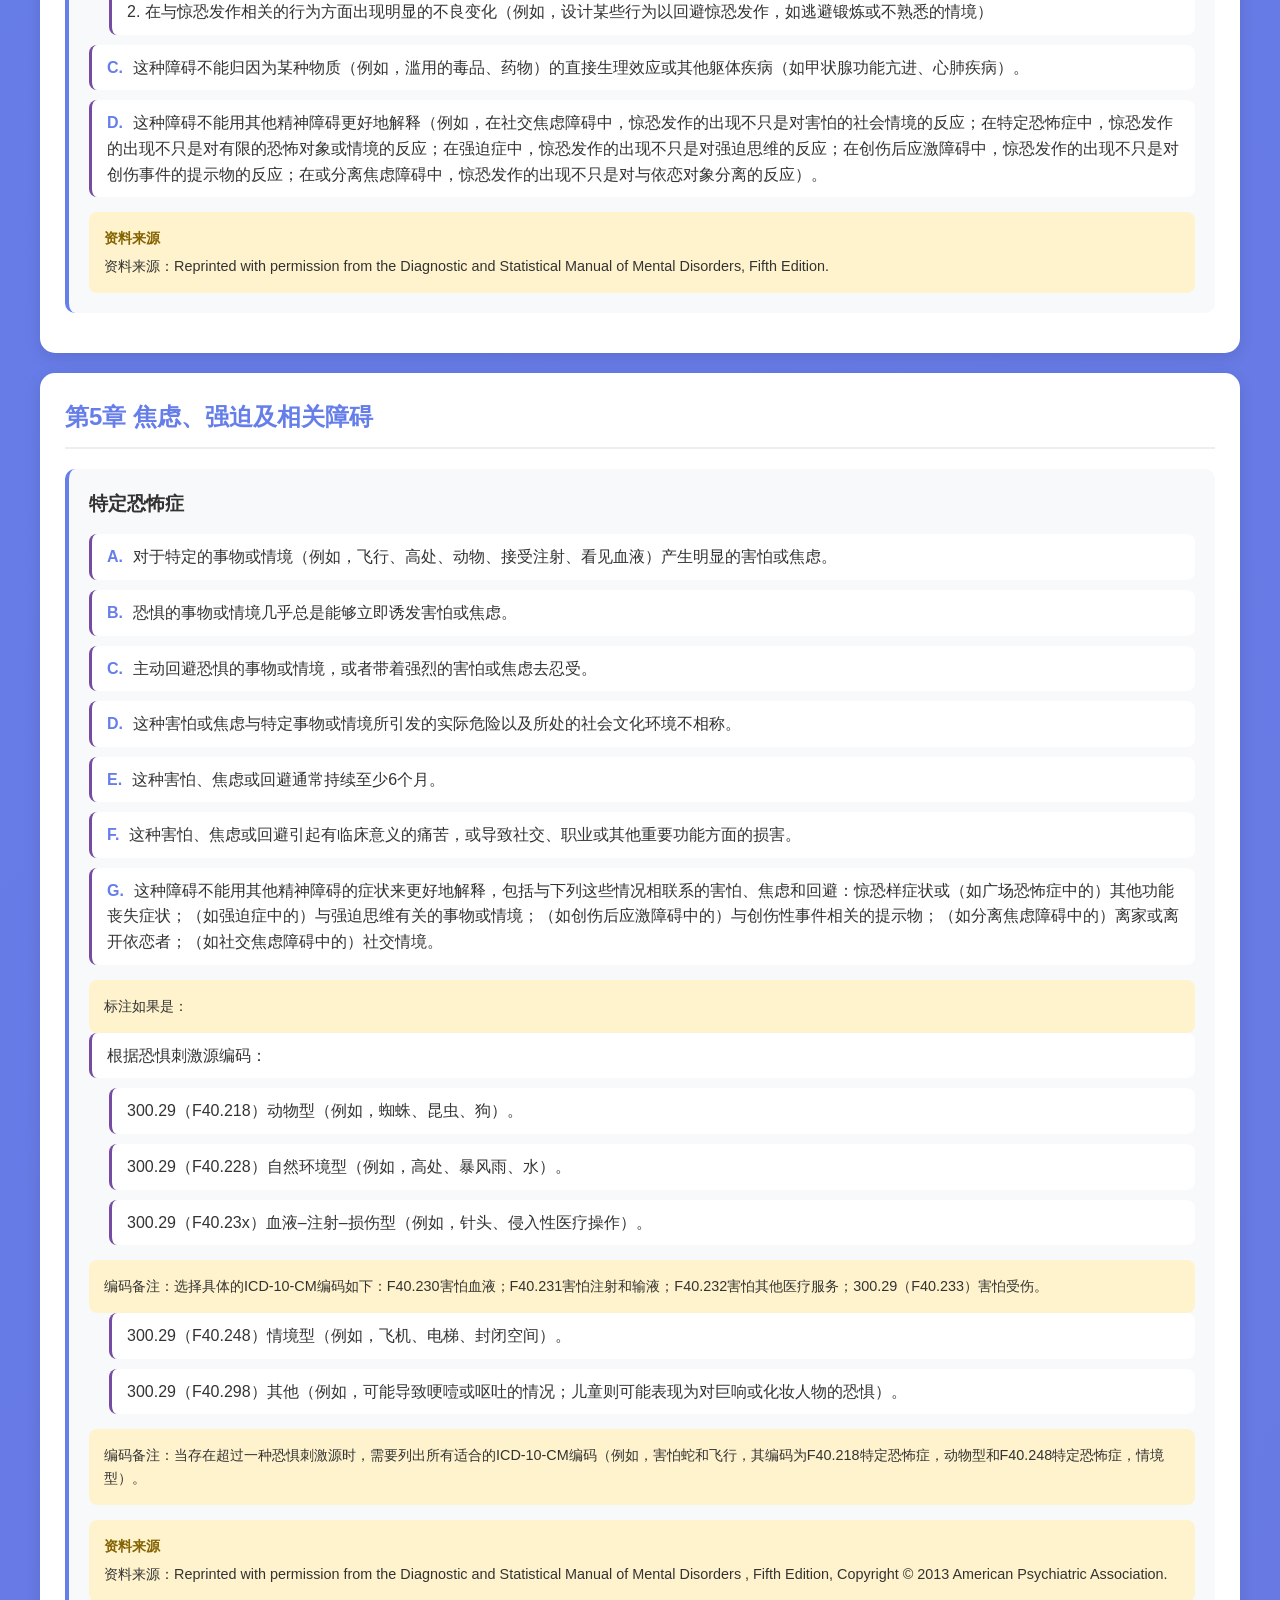
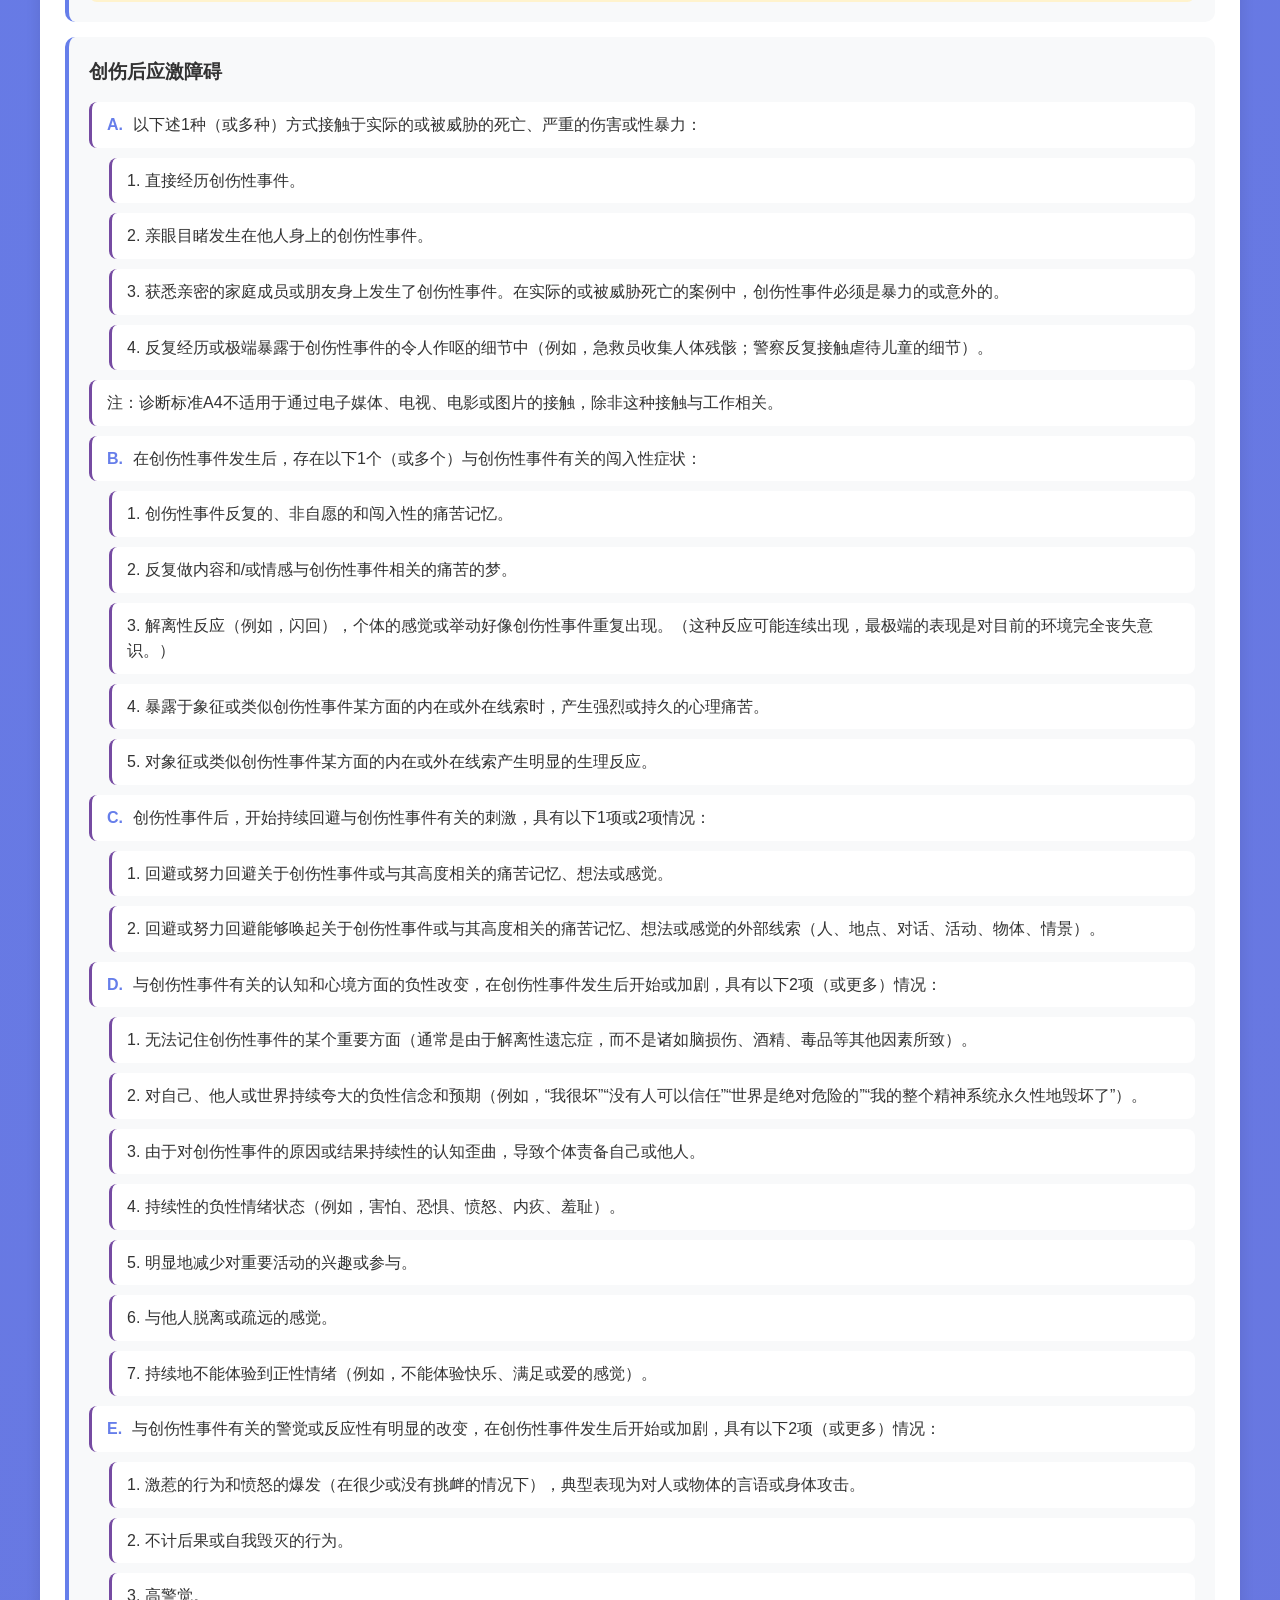
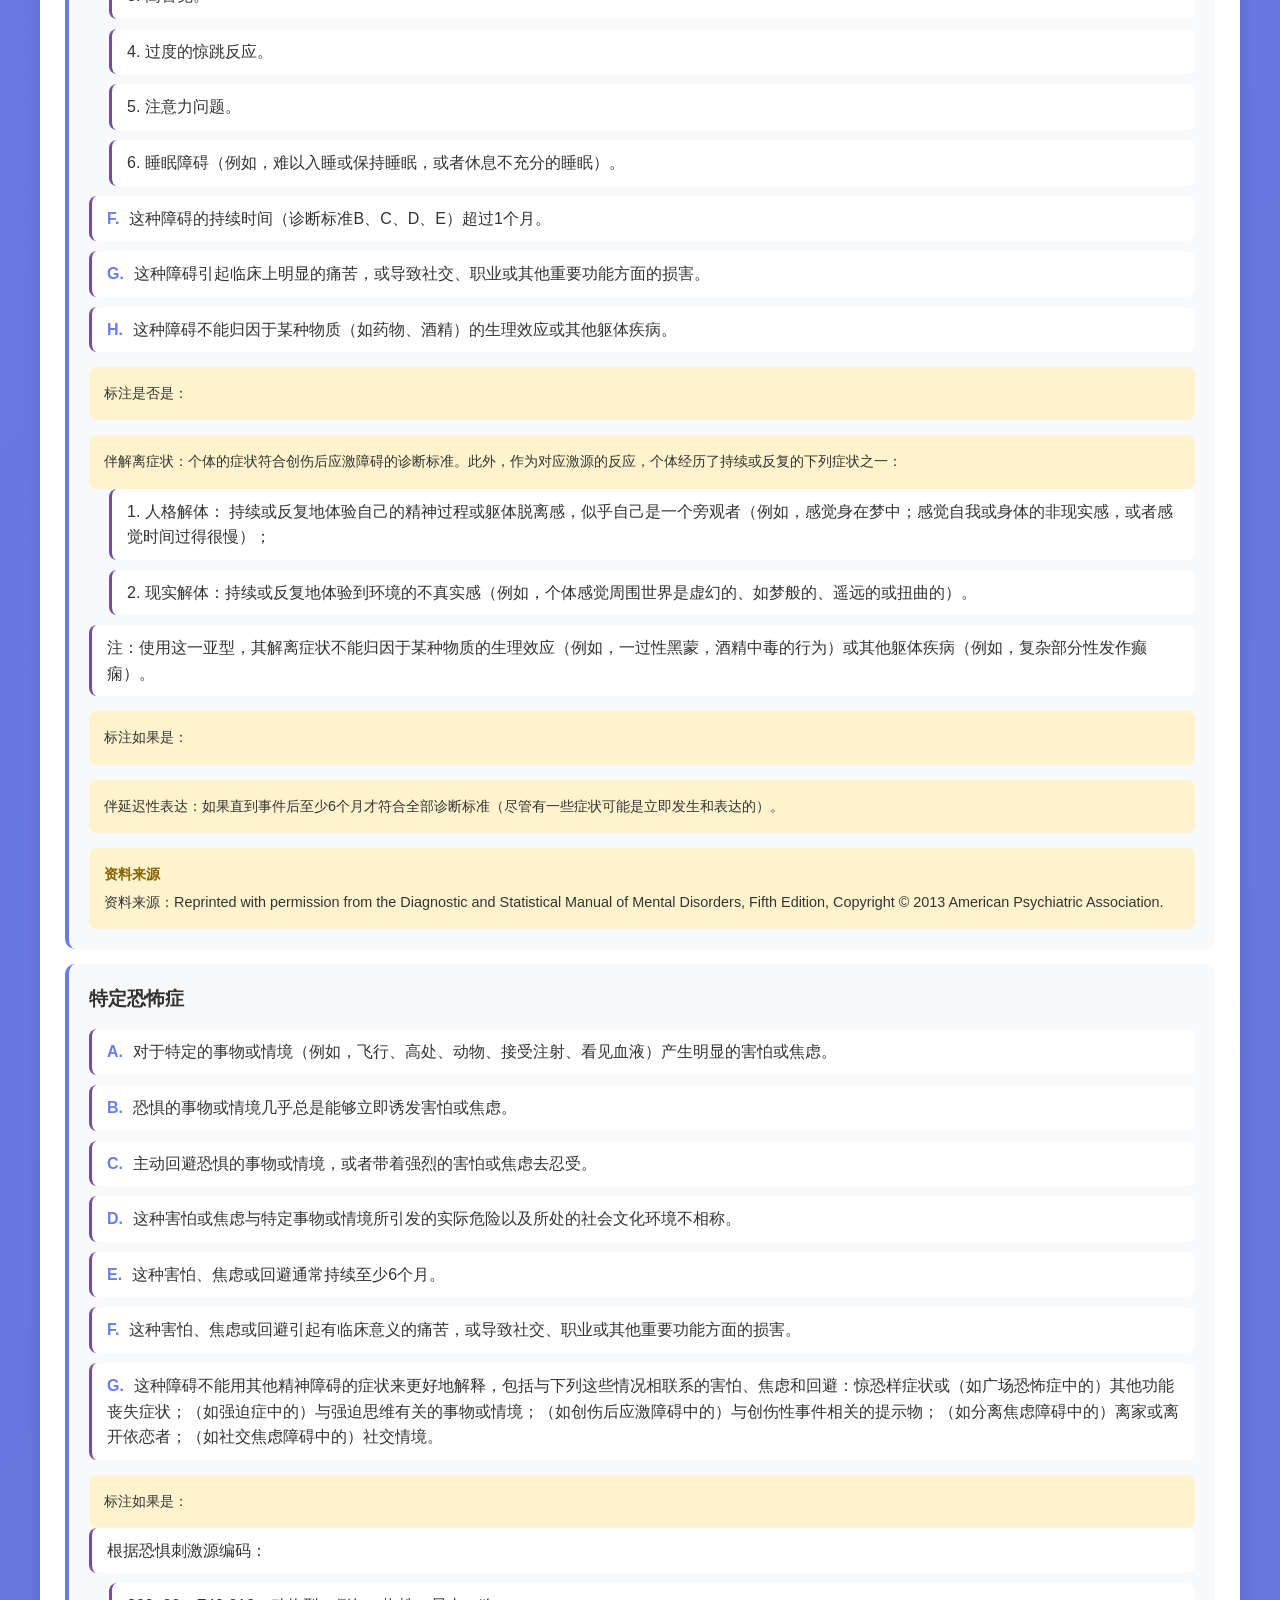
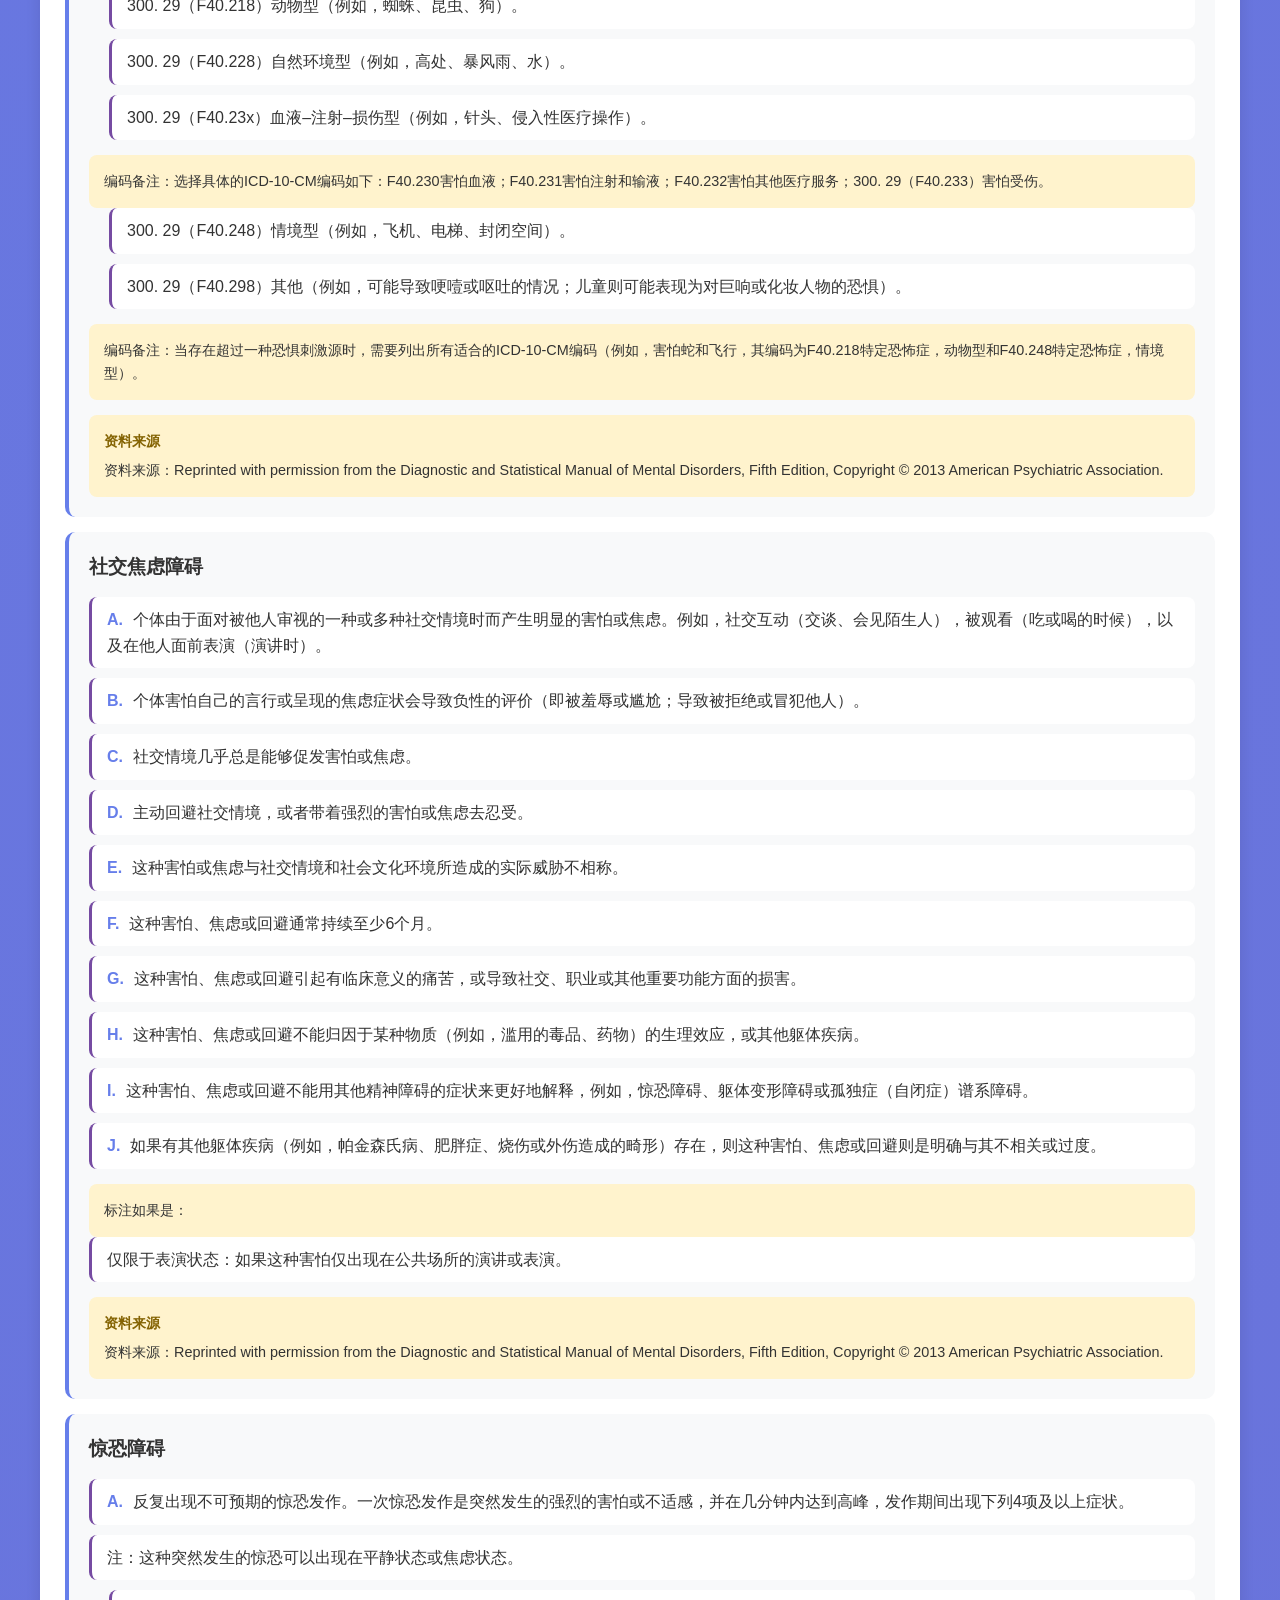
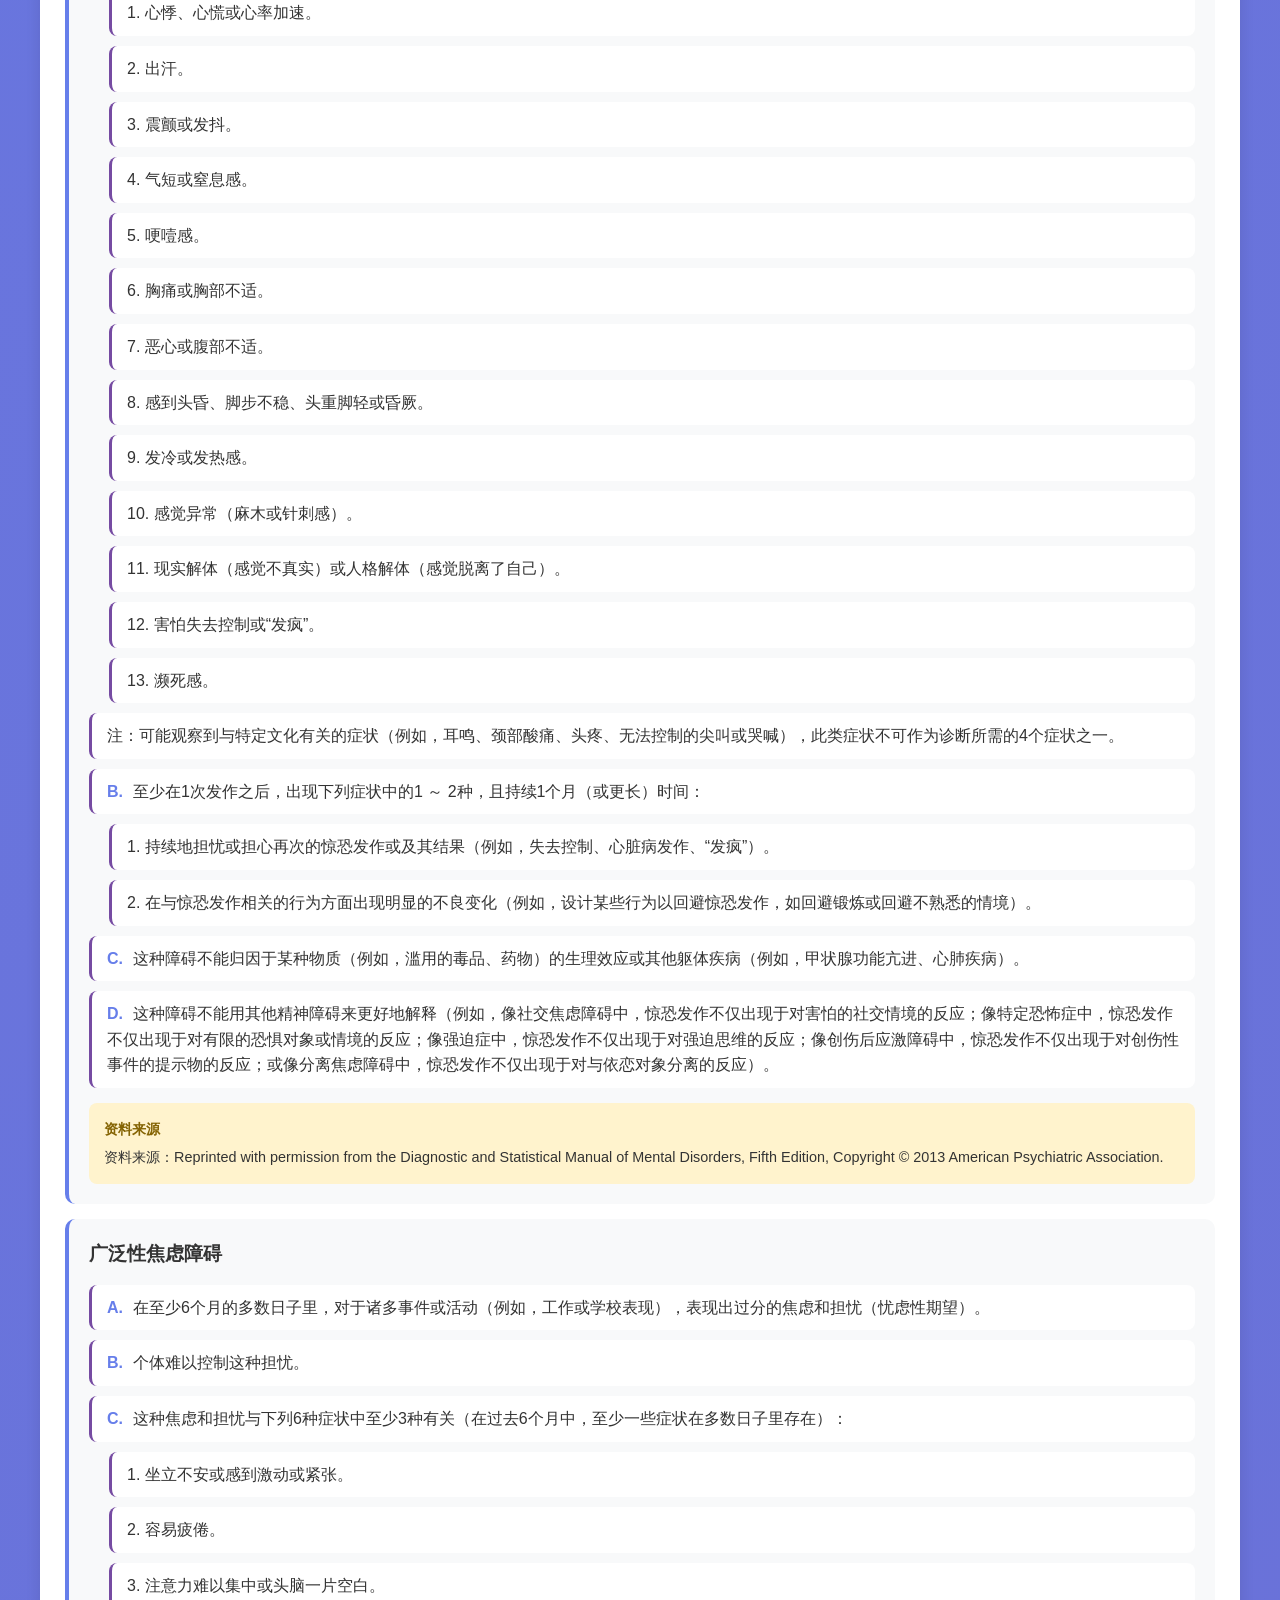
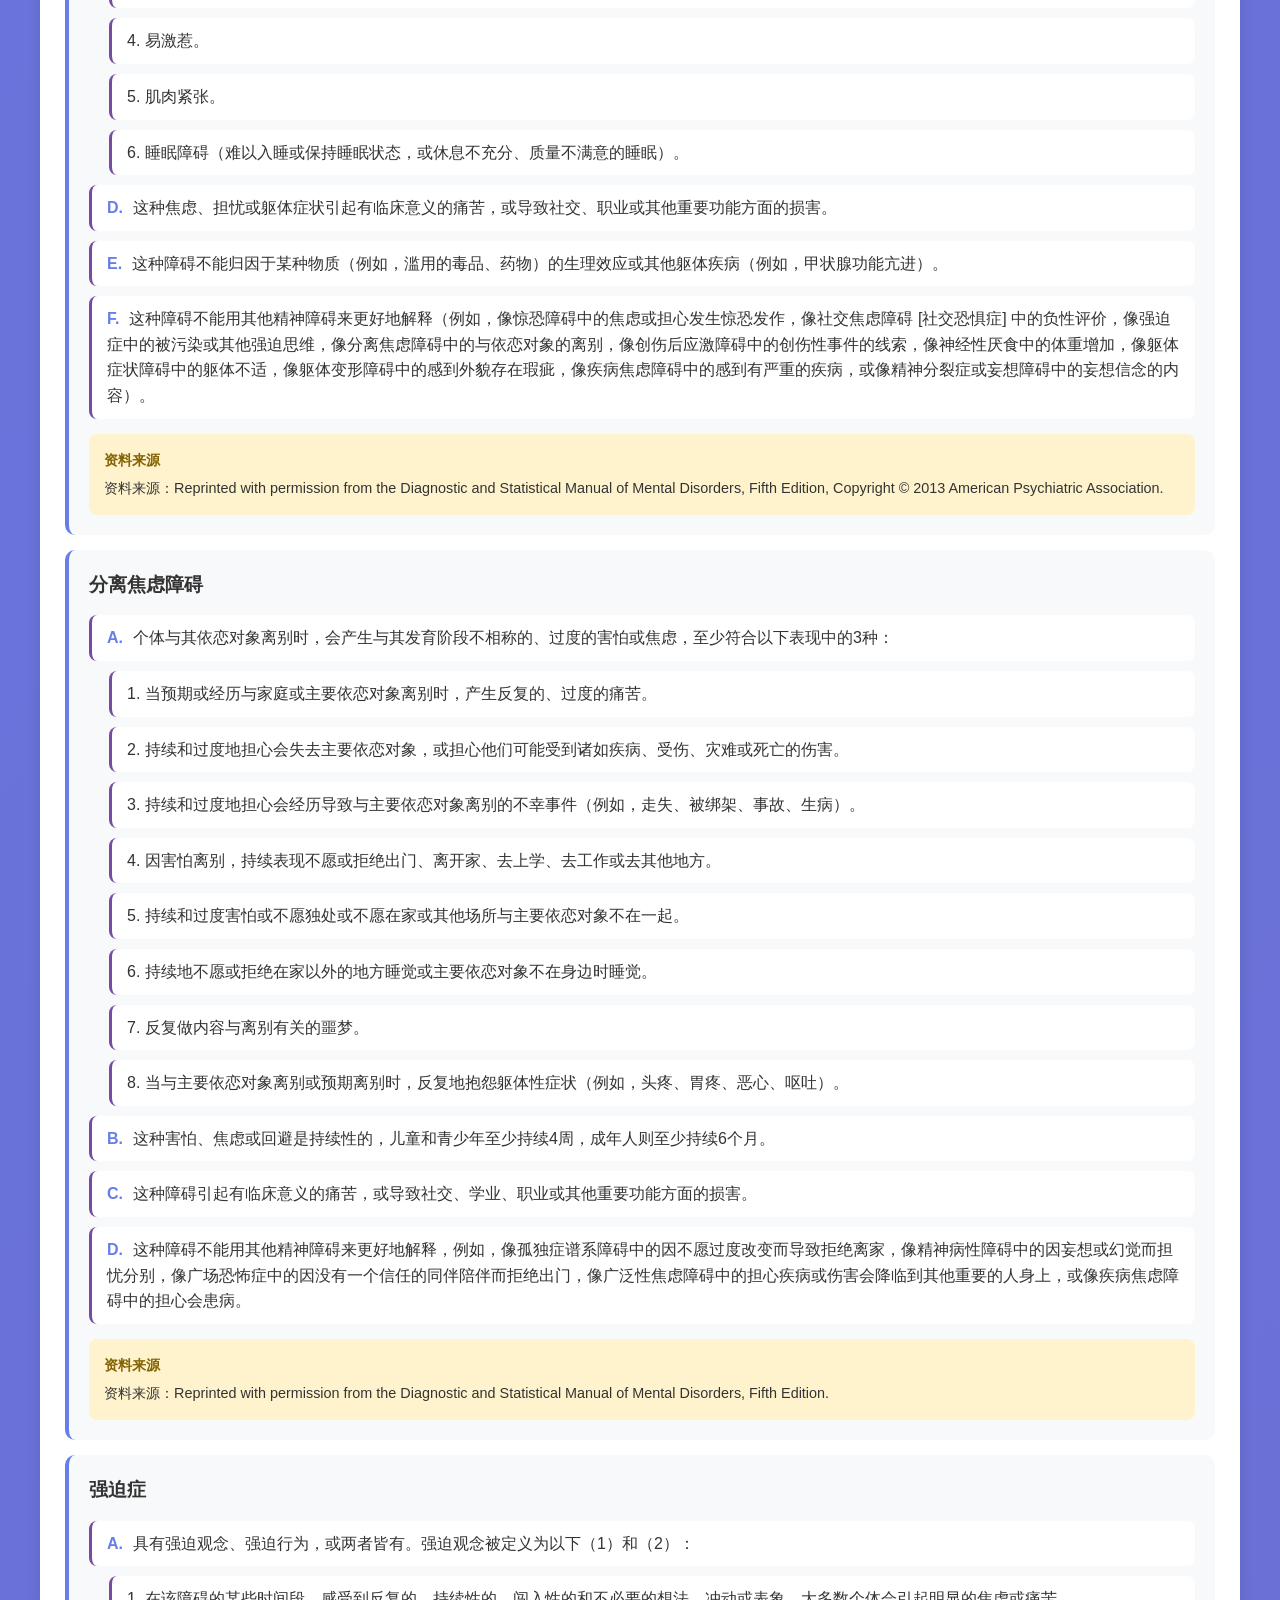
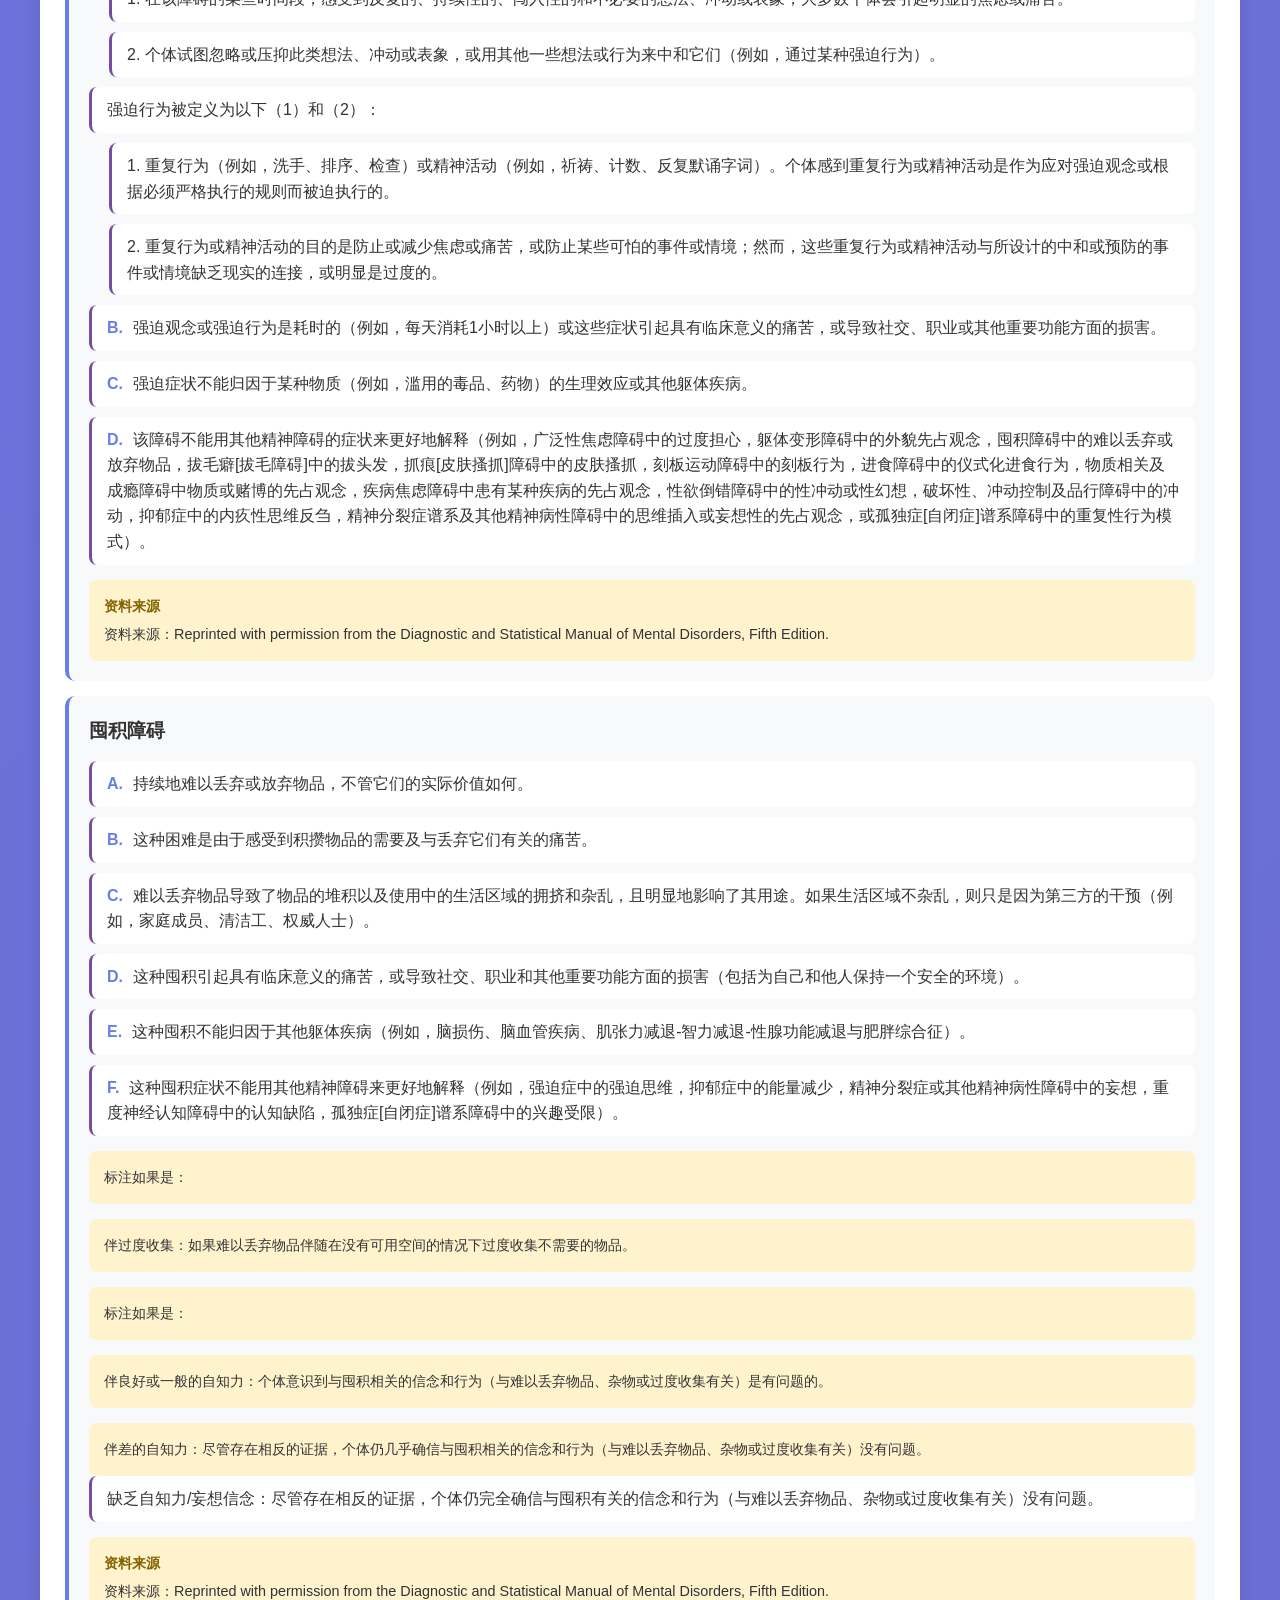
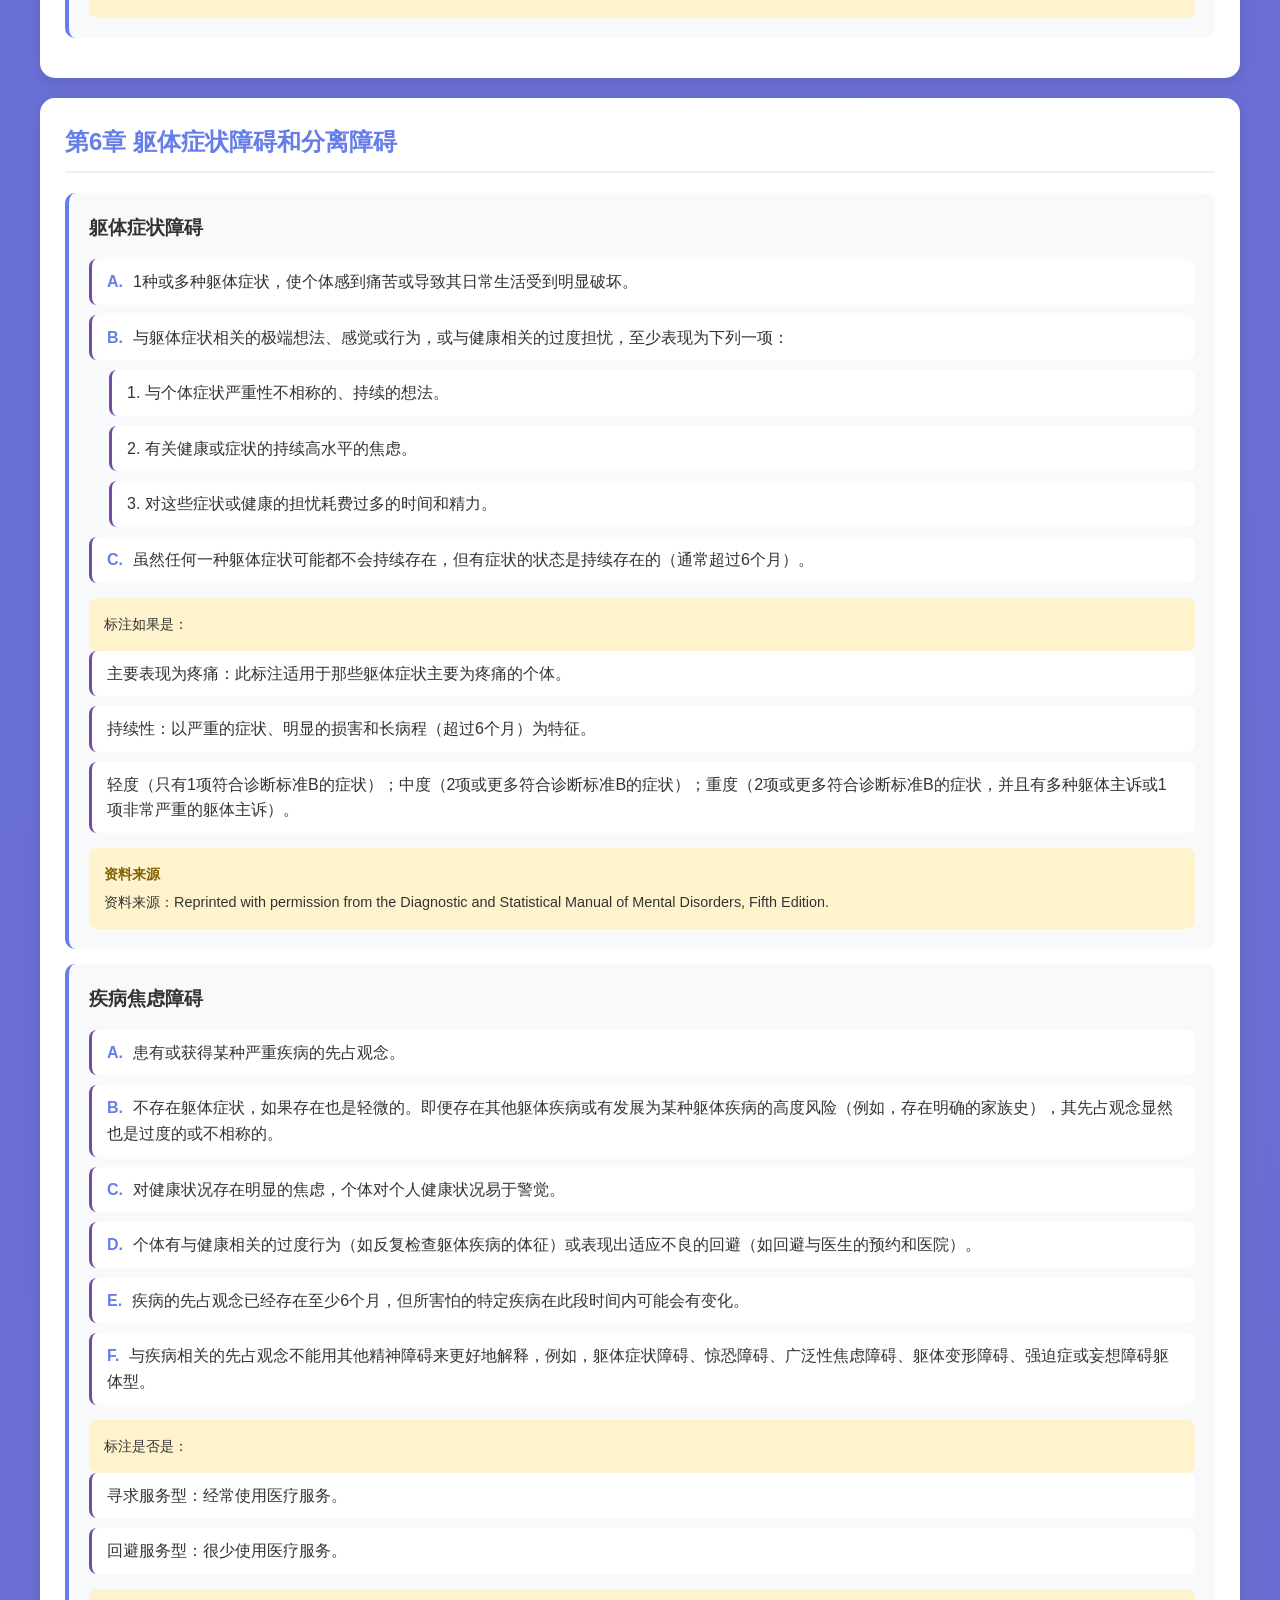
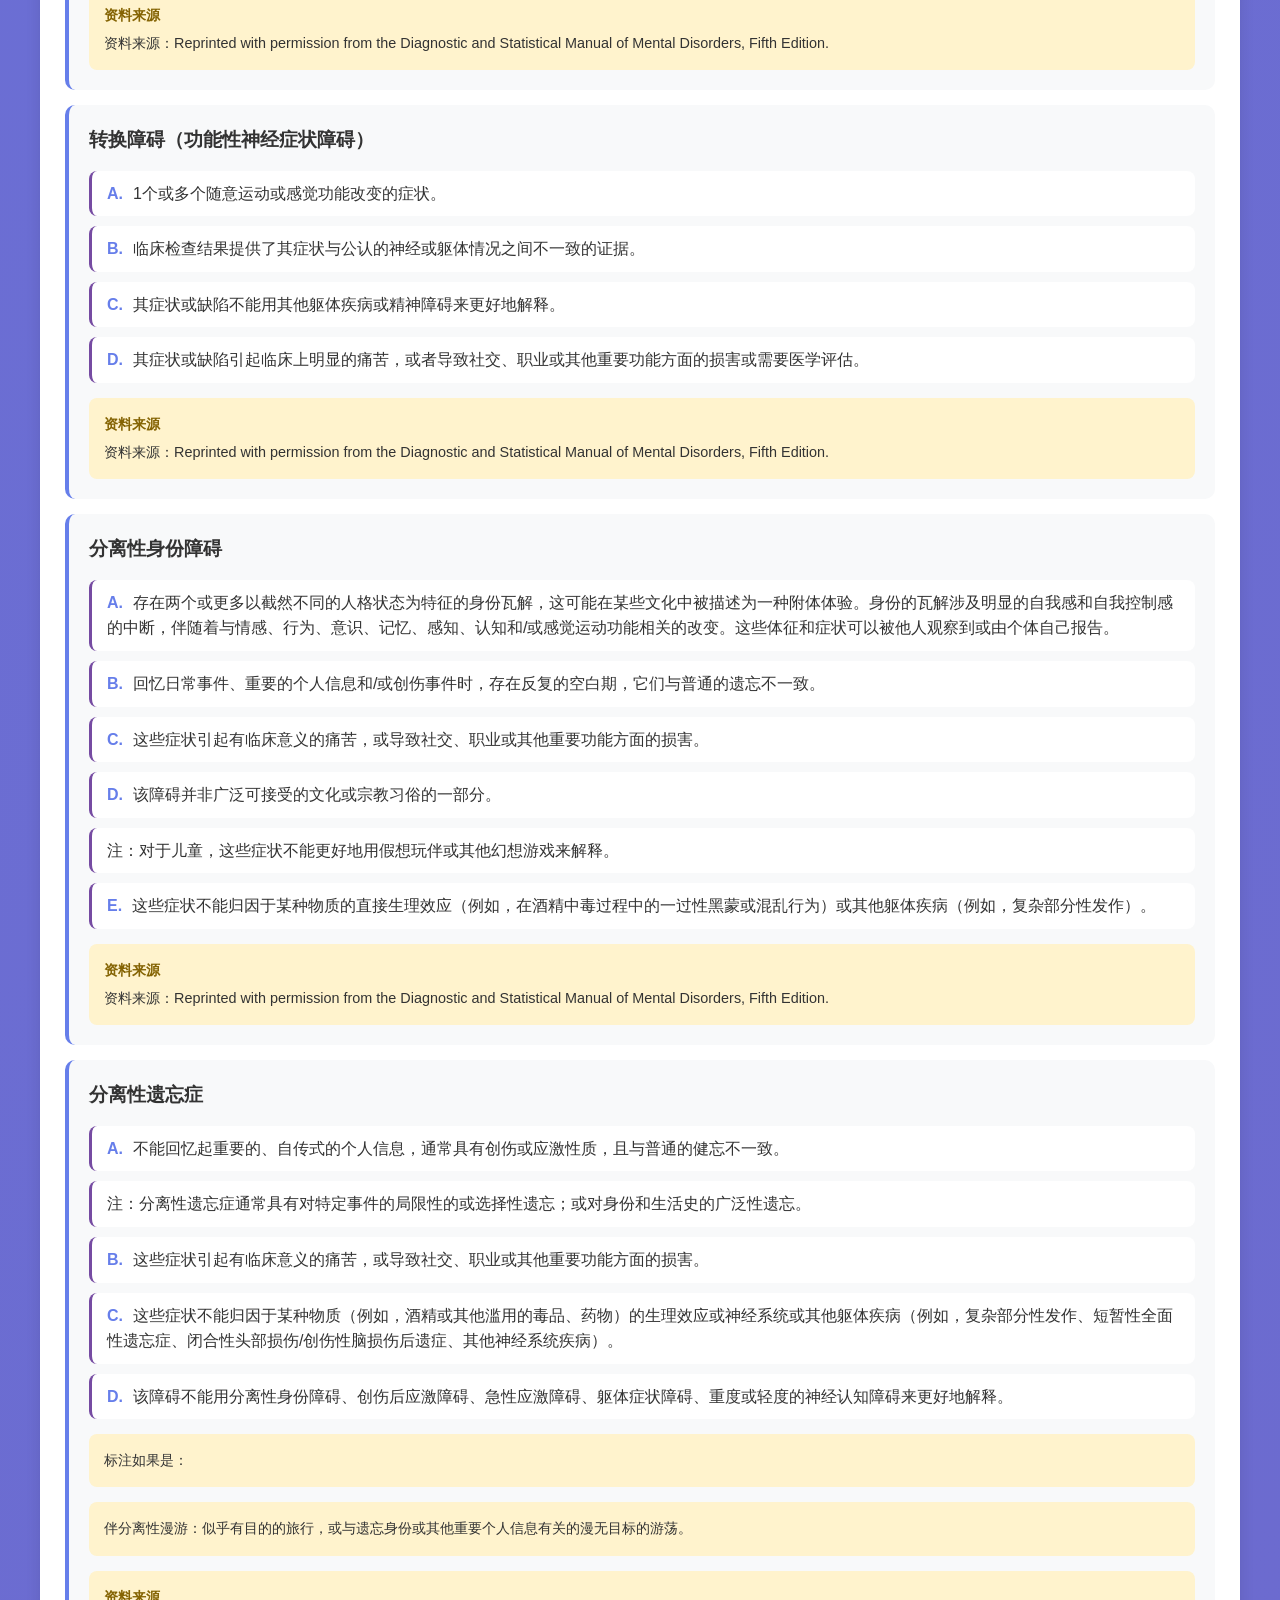
==== commit bbc838a4: "更新DSM-5诊断标准速查手册：修复内容提取，46个诊断标准完整呈现" ====
--- a/dsm5/index.html
+++ b/dsm5/index.html
@@ -5,12 +5,7 @@
     <meta name="viewport" content="width=device-width, initial-scale=1.0">
     <title>DSM-5 诊断标准速查手册</title>
     <style>
-        * {
-            margin: 0;
-            padding: 0;
-            box-sizing: border-box;
-        }
-        
+        * { margin: 0; padding: 0; box-sizing: border-box; }
         body {
             font-family: -apple-system, BlinkMacSystemFont, "Segoe UI", Roboto, "Helvetica Neue", Arial, sans-serif;
             line-height: 1.6;
@@ -19,12 +14,7 @@
             min-height: 100vh;
             padding: 20px;
         }
-        
-        .container {
-            max-width: 1200px;
-            margin: 0 auto;
-        }
-        
+        .container { max-width: 1200px; margin: 0 auto; }
         header {
             text-align: center;
             color: white;
@@ -34,24 +24,9 @@
             border-radius: 20px;
             backdrop-filter: blur(10px);
         }
-        
-        h1 {
-            font-size: 2.5em;
-            margin-bottom: 10px;
-            text-shadow: 2px 2px 4px rgba(0,0,0,0.3);
-        }
-        
-        .subtitle {
-            font-size: 1.2em;
-            opacity: 0.9;
-        }
-        
-        .search-box {
-            margin: 20px auto;
-            max-width: 500px;
-            position: relative;
-        }
-        
+        h1 { font-size: 2.5em; margin-bottom: 10px; text-shadow: 2px 2px 4px rgba(0,0,0,0.3); }
+        .subtitle { font-size: 1.2em; opacity: 0.9; }
+        .search-box { margin: 20px auto; max-width: 500px; }
         .search-box input {
             width: 100%;
             padding: 15px 20px;
@@ -61,15 +36,7 @@
             outline: none;
             box-shadow: 0 4px 15px rgba(0,0,0,0.2);
         }
-        
-        .nav-tabs {
-            display: flex;
-            flex-wrap: wrap;
-            justify-content: center;
-            gap: 10px;
-            margin-bottom: 30px;
-        }
-        
+        .nav-tabs { display: flex; flex-wrap: wrap; justify-content: center; gap: 10px; margin-bottom: 30px; }
         .nav-tab {
             padding: 10px 20px;
             background: rgba(255,255,255,0.2);
@@ -80,25 +47,14 @@
             font-size: 14px;
             transition: all 0.3s;
         }
-        
-        .nav-tab:hover, .nav-tab.active {
-            background: white;
-            color: #667eea;
-        }
-        
+        .nav-tab:hover, .nav-tab.active { background: white; color: #667eea; }
         .chapter-section {
             background: white;
             border-radius: 15px;
             padding: 25px;
             margin-bottom: 20px;
             box-shadow: 0 4px 15px rgba(0,0,0,0.1);
-            transition: transform 0.3s;
         }
-        
-        .chapter-section:hover {
-            transform: translateY(-5px);
-        }
-        
         .chapter-title {
             font-size: 1.5em;
             color: #667eea;
@@ -106,7 +62,6 @@
             padding-bottom: 10px;
             border-bottom: 2px solid #eee;
         }
-        
         .disorder-card {
             background: #f8f9fa;
             border-radius: 10px;
@@ -114,25 +69,13 @@
             margin-bottom: 15px;
             border-left: 4px solid #667eea;
         }
-        
         .disorder-name {
             font-size: 1.2em;
             font-weight: bold;
             color: #333;
             margin-bottom: 15px;
-            display: flex;
-            align-items: center;
         }
-        
-        .disorder-name::before {
-            content: "🧠";
-            margin-right: 10px;
-        }
-        
-        .criteria-list {
-            list-style: none;
-        }
-        
+        .criteria-list { list-style: none; }
         .criteria-item {
             margin-bottom: 10px;
             padding: 10px 15px;
@@ -140,13 +83,7 @@
             border-radius: 8px;
             border-left: 3px solid #764ba2;
         }
-        
-        .criteria-letter {
-            font-weight: bold;
-            color: #667eea;
-            margin-right: 10px;
-        }
-        
+        .criteria-letter { font-weight: bold; color: #667eea; margin-right: 10px; }
         .specifiers {
             margin-top: 15px;
             padding: 15px;
@@ -154,61 +91,15 @@
             border-radius: 8px;
             font-size: 0.9em;
         }
-        
-        .specifiers-title {
-            font-weight: bold;
-            color: #856404;
-            margin-bottom: 5px;
-        }
-        
-        .stats {
-            display: flex;
-            justify-content: center;
-            gap: 30px;
-            margin: 20px 0;
-            color: white;
-        }
-        
-        .stat-item {
-            text-align: center;
-        }
-        
-        .stat-number {
-            font-size: 2em;
-            font-weight: bold;
-        }
-        
-        .stat-label {
-            font-size: 0.9em;
-            opacity: 0.9;
-        }
-        
-        footer {
-            text-align: center;
-            color: white;
-            margin-top: 30px;
-            padding: 20px;
-            opacity: 0.8;
-        }
-        
+        .specifiers-title { font-weight: bold; color: #856404; margin-bottom: 5px; }
+        .stats { display: flex; justify-content: center; gap: 30px; margin: 20px 0; color: white; }
+        .stat-item { text-align: center; }
+        .stat-number { font-size: 2em; font-weight: bold; }
+        .stat-label { font-size: 0.9em; opacity: 0.9; }
+        footer { text-align: center; color: white; margin-top: 30px; padding: 20px; opacity: 0.8; }
         @media (max-width: 768px) {
-            h1 {
-                font-size: 1.8em;
-            }
-            
-            .stats {
-                flex-direction: column;
-                gap: 15px;
-            }
-            
-            .nav-tabs {
-                flex-direction: column;
-                align-items: center;
-            }
-        }
-        
-        .hidden {
-            display: none;
+            h1 { font-size: 1.8em; }
+            .stats { flex-direction: column; gap: 15px; }
         }
     </style>
 </head>
@@ -216,19 +107,17 @@
     <div class="container">
         <header>
             <h1>DSM-5 诊断标准速查手册</h1>
-            <p class="subtitle">基于《变态心理学》第6版整理</p>
-            
+            <p class="subtitle">基于《变态心理学》第6版（DSM-5更新版）整理</p>
             <div class="stats">
                 <div class="stat-item">
                     <div class="stat-number">46</div>
                     <div class="stat-label">诊断标准</div>
                 </div>
                 <div class="stat-item">
-                    <div class="stat-number">7</div>
+                    <div class="stat-number">10</div>
                     <div class="stat-label">章节分类</div>
                 </div>
             </div>
-            
             <div class="search-box">
                 <input type="text" id="searchInput" placeholder="🔍 搜索障碍名称...">
             </div>
@@ -236,633 +125,1003 @@
         
         <div class="nav-tabs" id="navTabs">
             <button class="nav-tab active" data-chapter="all">全部</button>
-            <button class="nav-tab" data-chapter="5">焦虑障碍</button>
-            <button class="nav-tab" data-chapter="6">躯体症状与分离障碍</button>
-            <button class="nav-tab" data-chapter="8">精神分裂症</button>
-            <button class="nav-tab" data-chapter="10">神经发育障碍</button>
-            <button class="nav-tab" data-chapter="11">第11章</button>
-            <button class="nav-tab" data-chapter="12">第12章</button>
-            <button class="nav-tab" data-chapter="15">第15章</button>
+            <button class="nav-tab" data-chapter="3">评估与诊断</button>
+            <button class="nav-tab" data-chapter="5">焦虑、强迫及相关障碍</button>
+            <button class="nav-tab" data-chapter="6">躯体症状障碍和分离障碍</button>
+            <button class="nav-tab" data-chapter="8">精神分裂症谱系及其他精神病性障碍</button>
+            <button class="nav-tab" data-chapter="10">神经发育障碍与神经认知障碍</button>
+            <button class="nav-tab" data-chapter="11">破坏性、冲动控制及品行障碍</button>
+            <button class="nav-tab" data-chapter="12">进食障碍</button>
+            <button class="nav-tab" data-chapter="13">性障碍</button>
+            <button class="nav-tab" data-chapter="14">物质使用和赌博障碍</button>
+            <button class="nav-tab" data-chapter="15">健康心理学</button>
         </div>
         
         <div id="content">
 
+            <div class="chapter-section" data-chapter="3">
+                <h2 class="chapter-title">第3章 评估与诊断</h2>
+
+                <div class="disorder-card" data-name="惊恐障碍">
+                    <div class="disorder-name">惊恐障碍</div>
+                    <div class="criteria-list">
+<div class="criteria-item"><span class="criteria-letter">A.</span>反复出现不可预期的惊恐发作，惊恐发作定义为突然发生的强烈的害怕或不适感，并在几分钟内达到峰值，发作期间出现下列4项及以上症状。（注：这种突然发生的惊恐可以出现在平静状态或焦虑状态。）</div>
+<div class="criteria-item" style="margin-left:20px;">1. 心悸、心慌或心率加速</div>
+<div class="criteria-item" style="margin-left:20px;">2. 出汗</div>
+<div class="criteria-item" style="margin-left:20px;">3. 震颤或发抖</div>
+<div class="criteria-item" style="margin-left:20px;">4. 气短或窒息感</div>
+<div class="criteria-item" style="margin-left:20px;">5. 哽噎感</div>
+<div class="criteria-item" style="margin-left:20px;">6. 胸痛或胸部不适</div>
+<div class="criteria-item" style="margin-left:20px;">7. 恶心或腹部不适</div>
+<div class="criteria-item" style="margin-left:20px;">8. 感到头昏、脚步不稳、头重脚轻或昏厥</div>
+<div class="criteria-item" style="margin-left:20px;">9. 发冷或发热感</div>
+<div class="criteria-item" style="margin-left:20px;">10. 皮肤感觉异常（麻木或针刺感）</div>
+<div class="criteria-item" style="margin-left:20px;">11. 现实解体（感觉不真实）或人格解体（感觉与自我脱离）</div>
+<div class="criteria-item" style="margin-left:20px;">12. 害怕失去控制或“发疯”</div>
+<div class="criteria-item" style="margin-left:20px;">13. 濒死感</div>
+<div class="criteria-item"><span class="criteria-letter">B.</span>至少在1次发作之后，至少出现下列1-2种症状，并持续1个月或以上：</div>
+<div class="criteria-item" style="margin-left:20px;">1. 持续地担忧或担心再次的惊恐发作或其结果（例如，失去控制，心脏病发作，“发疯”）</div>
+<div class="criteria-item" style="margin-left:20px;">2. 在与惊恐发作相关的行为方面出现明显的不良变化（例如，设计某些行为以回避惊恐发作，如逃避锻炼或不熟悉的情境）</div>
+<div class="criteria-item"><span class="criteria-letter">C.</span>这种障碍不能归因为某种物质（例如，滥用的毒品、药物）的直接生理效应或其他躯体疾病（如甲状腺功能亢进、心肺疾病）。</div>
+<div class="criteria-item"><span class="criteria-letter">D.</span>这种障碍不能用其他精神障碍更好地解释（例如，在社交焦虑障碍中，惊恐发作的出现不只是对害怕的社会情境的反应；在特定恐怖症中，惊恐发作的出现不只是对有限的恐怖对象或情境的反应；在强迫症中，惊恐发作的出现不只是对强迫思维的反应；在创伤后应激障碍中，惊恐发作的出现不只是对创伤事件的提示物的反应；在或分离焦虑障碍中，惊恐发作的出现不只是对与依恋对象分离的反应）。</div>
+<div class="specifiers"><div class="specifiers-title">资料来源</div><p>资料来源：Reprinted with permission from the Diagnostic and Statistical Manual of Mental Disorders, Fifth Edition.</p></div>
+
+                    </div>
+                </div>
+
+            </div>
+
             <div class="chapter-section" data-chapter="5">
-                <h2 class="chapter-title">第5章 焦虑障碍</h2>
+                <h2 class="chapter-title">第5章 焦虑、强迫及相关障碍</h2>
+
+                <div class="disorder-card" data-name="特定恐怖症">
+                    <div class="disorder-name">特定恐怖症</div>
+                    <div class="criteria-list">
+<div class="criteria-item"><span class="criteria-letter">A.</span>对于特定的事物或情境（例如，飞行、高处、动物、接受注射、看见血液）产生明显的害怕或焦虑。</div>
+<div class="criteria-item"><span class="criteria-letter">B.</span>恐惧的事物或情境几乎总是能够立即诱发害怕或焦虑。</div>
+<div class="criteria-item"><span class="criteria-letter">C.</span>主动回避恐惧的事物或情境，或者带着强烈的害怕或焦虑去忍受。</div>
+<div class="criteria-item"><span class="criteria-letter">D.</span>这种害怕或焦虑与特定事物或情境所引发的实际危险以及所处的社会文化环境不相称。</div>
+<div class="criteria-item"><span class="criteria-letter">E.</span>这种害怕、焦虑或回避通常持续至少6个月。</div>
+<div class="criteria-item"><span class="criteria-letter">F.</span>这种害怕、焦虑或回避引起有临床意义的痛苦，或导致社交、职业或其他重要功能方面的损害。</div>
+<div class="criteria-item"><span class="criteria-letter">G.</span>这种障碍不能用其他精神障碍的症状来更好地解释，包括与下列这些情况相联系的害怕、焦虑和回避：惊恐样症状或（如广场恐怖症中的）其他功能丧失症状；（如强迫症中的）与强迫思维有关的事物或情境；（如创伤后应激障碍中的）与创伤性事件相关的提示物；（如分离焦虑障碍中的）离家或离开依恋者；（如社交焦虑障碍中的）社交情境。</div>
+<div class="specifiers"><p>标注如果是：</p></div>
+<div class="criteria-item">根据恐惧刺激源编码：</div>
+<div class="criteria-item" style="margin-left:20px;">300.29（F40.218）动物型（例如，蜘蛛、昆虫、狗）。</div>
+<div class="criteria-item" style="margin-left:20px;">300.29（F40.228）自然环境型（例如，高处、暴风雨、水）。</div>
+<div class="criteria-item" style="margin-left:20px;">300.29（F40.23x）血液–注射–损伤型（例如，针头、侵入性医疗操作）。</div>
+<div class="specifiers"><p>编码备注：选择具体的ICD-10-CM编码如下：F40.230害怕血液；F40.231害怕注射和输液；F40.232害怕其他医疗服务；300.29（F40.233）害怕受伤。</p></div>
+<div class="criteria-item" style="margin-left:20px;">300.29（F40.248）情境型（例如，飞机、电梯、封闭空间）。</div>
+<div class="criteria-item" style="margin-left:20px;">300.29（F40.298）其他（例如，可能导致哽噎或呕吐的情况；儿童则可能表现为对巨响或化妆人物的恐惧）。</div>
+<div class="specifiers"><p>编码备注：当存在超过一种恐惧刺激源时，需要列出所有适合的ICD-10-CM编码（例如，害怕蛇和飞行，其编码为F40.218特定恐怖症，动物型和F40.248特定恐怖症，情境型）。</p></div>
+<div class="specifiers"><div class="specifiers-title">资料来源</div><p>资料来源：Reprinted with permission from the Diagnostic and Statistical Manual of Mental Disorders , Fifth Edition, Copyright © 2013 American Psychiatric Association.</p></div>
+
+                    </div>
+                </div>
+
+                <div class="disorder-card" data-name="创伤后应激障碍">
+                    <div class="disorder-name">创伤后应激障碍</div>
+                    <div class="criteria-list">
+<div class="criteria-item"><span class="criteria-letter">A.</span>以下述1种（或多种）方式接触于实际的或被威胁的死亡、严重的伤害或性暴力：</div>
+<div class="criteria-item" style="margin-left:20px;">1. 直接经历创伤性事件。</div>
+<div class="criteria-item" style="margin-left:20px;">2. 亲眼目睹发生在他人身上的创伤性事件。</div>
+<div class="criteria-item" style="margin-left:20px;">3. 获悉亲密的家庭成员或朋友身上发生了创伤性事件。在实际的或被威胁死亡的案例中，创伤性事件必须是暴力的或意外的。</div>
+<div class="criteria-item" style="margin-left:20px;">4. 反复经历或极端暴露于创伤性事件的令人作呕的细节中（例如，急救员收集人体残骸；警察反复接触虐待儿童的细节）。</div>
+<div class="criteria-item">注：诊断标准A4不适用于通过电子媒体、电视、电影或图片的接触，除非这种接触与工作相关。</div>
+<div class="criteria-item"><span class="criteria-letter">B.</span>在创伤性事件发生后，存在以下1个（或多个）与创伤性事件有关的闯入性症状：</div>
+<div class="criteria-item" style="margin-left:20px;">1. 创伤性事件反复的、非自愿的和闯入性的痛苦记忆。</div>
+<div class="criteria-item" style="margin-left:20px;">2. 反复做内容和/或情感与创伤性事件相关的痛苦的梦。</div>
+<div class="criteria-item" style="margin-left:20px;">3. 解离性反应（例如，闪回），个体的感觉或举动好像创伤性事件重复出现。（这种反应可能连续出现，最极端的表现是对目前的环境完全丧失意识。）</div>
+<div class="criteria-item" style="margin-left:20px;">4. 暴露于象征或类似创伤性事件某方面的内在或外在线索时，产生强烈或持久的心理痛苦。</div>
+<div class="criteria-item" style="margin-left:20px;">5. 对象征或类似创伤性事件某方面的内在或外在线索产生明显的生理反应。</div>
+<div class="criteria-item"><span class="criteria-letter">C.</span>创伤性事件后，开始持续回避与创伤性事件有关的刺激，具有以下1项或2项情况：</div>
+<div class="criteria-item" style="margin-left:20px;">1. 回避或努力回避关于创伤性事件或与其高度相关的痛苦记忆、想法或感觉。</div>
+<div class="criteria-item" style="margin-left:20px;">2. 回避或努力回避能够唤起关于创伤性事件或与其高度相关的痛苦记忆、想法或感觉的外部线索（人、地点、对话、活动、物体、情景）。</div>
+<div class="criteria-item"><span class="criteria-letter">D.</span>与创伤性事件有关的认知和心境方面的负性改变，在创伤性事件发生后开始或加剧，具有以下2项（或更多）情况：</div>
+<div class="criteria-item" style="margin-left:20px;">1. 无法记住创伤性事件的某个重要方面（通常是由于解离性遗忘症，而不是诸如脑损伤、酒精、毒品等其他因素所致）。</div>
+<div class="criteria-item" style="margin-left:20px;">2. 对自己、他人或世界持续夸大的负性信念和预期（例如，“我很坏”“没有人可以信任”“世界是绝对危险的”“我的整个精神系统永久性地毁坏了”）。</div>
+<div class="criteria-item" style="margin-left:20px;">3. 由于对创伤性事件的原因或结果持续性的认知歪曲，导致个体责备自己或他人。</div>
+<div class="criteria-item" style="margin-left:20px;">4. 持续性的负性情绪状态（例如，害怕、恐惧、愤怒、内疚、羞耻）。</div>
+<div class="criteria-item" style="margin-left:20px;">5. 明显地减少对重要活动的兴趣或参与。</div>
+<div class="criteria-item" style="margin-left:20px;">6. 与他人脱离或疏远的感觉。</div>
+<div class="criteria-item" style="margin-left:20px;">7. 持续地不能体验到正性情绪（例如，不能体验快乐、满足或爱的感觉）。</div>
+<div class="criteria-item"><span class="criteria-letter">E.</span>与创伤性事件有关的警觉或反应性有明显的改变，在创伤性事件发生后开始或加剧，具有以下2项（或更多）情况：</div>
+<div class="criteria-item" style="margin-left:20px;">1. 激惹的行为和愤怒的爆发（在很少或没有挑衅的情况下），典型表现为对人或物体的言语或身体攻击。</div>
+<div class="criteria-item" style="margin-left:20px;">2. 不计后果或自我毁灭的行为。</div>
+<div class="criteria-item" style="margin-left:20px;">3. 高警觉。</div>
+<div class="criteria-item" style="margin-left:20px;">4. 过度的惊跳反应。</div>
+<div class="criteria-item" style="margin-left:20px;">5. 注意力问题。</div>
+<div class="criteria-item" style="margin-left:20px;">6. 睡眠障碍（例如，难以入睡或保持睡眠，或者休息不充分的睡眠）。</div>
+<div class="criteria-item"><span class="criteria-letter">F.</span>这种障碍的持续时间（诊断标准B、C、D、E）超过1个月。</div>
+<div class="criteria-item"><span class="criteria-letter">G.</span>这种障碍引起临床上明显的痛苦，或导致社交、职业或其他重要功能方面的损害。</div>
+<div class="criteria-item"><span class="criteria-letter">H.</span>这种障碍不能归因于某种物质（如药物、酒精）的生理效应或其他躯体疾病。</div>
+<div class="specifiers"><p>标注是否是：</p></div>
+<div class="specifiers"><p>伴解离症状：个体的症状符合创伤后应激障碍的诊断标准。此外，作为对应激源的反应，个体经历了持续或反复的下列症状之一：</p></div>
+<div class="criteria-item" style="margin-left:20px;">1. 人格解体： 持续或反复地体验自己的精神过程或躯体脱离感，似乎自己是一个旁观者（例如，感觉身在梦中；感觉自我或身体的非现实感，或者感觉时间过得很慢）；</div>
+<div class="criteria-item" style="margin-left:20px;">2. 现实解体：持续或反复地体验到环境的不真实感（例如，个体感觉周围世界是虚幻的、如梦般的、遥远的或扭曲的）。</div>
+<div class="criteria-item">注：使用这一亚型，其解离症状不能归因于某种物质的生理效应（例如，一过性黑蒙，酒精中毒的行为）或其他躯体疾病（例如，复杂部分性发作癫痫）。</div>
+<div class="specifiers"><p>标注如果是：</p></div>
+<div class="specifiers"><p>伴延迟性表达：如果直到事件后至少6个月才符合全部诊断标准（尽管有一些症状可能是立即发生和表达的）。</p></div>
+<div class="specifiers"><div class="specifiers-title">资料来源</div><p>资料来源：Reprinted with permission from the Diagnostic and Statistical Manual of Mental Disorders, Fifth Edition, Copyright © 2013 American Psychiatric Association.</p></div>
+
+                    </div>
+                </div>
+
+                <div class="disorder-card" data-name="特定恐怖症">
+                    <div class="disorder-name">特定恐怖症</div>
+                    <div class="criteria-list">
+<div class="criteria-item"><span class="criteria-letter">A.</span>对于特定的事物或情境（例如，飞行、高处、动物、接受注射、看见血液）产生明显的害怕或焦虑。</div>
+<div class="criteria-item"><span class="criteria-letter">B.</span>恐惧的事物或情境几乎总是能够立即诱发害怕或焦虑。</div>
+<div class="criteria-item"><span class="criteria-letter">C.</span>主动回避恐惧的事物或情境，或者带着强烈的害怕或焦虑去忍受。</div>
+<div class="criteria-item"><span class="criteria-letter">D.</span>这种害怕或焦虑与特定事物或情境所引发的实际危险以及所处的社会文化环境不相称。</div>
+<div class="criteria-item"><span class="criteria-letter">E.</span>这种害怕、焦虑或回避通常持续至少6个月。</div>
+<div class="criteria-item"><span class="criteria-letter">F.</span>这种害怕、焦虑或回避引起有临床意义的痛苦，或导致社交、职业或其他重要功能方面的损害。</div>
+<div class="criteria-item"><span class="criteria-letter">G.</span>这种障碍不能用其他精神障碍的症状来更好地解释，包括与下列这些情况相联系的害怕、焦虑和回避：惊恐样症状或（如广场恐怖症中的）其他功能丧失症状；（如强迫症中的）与强迫思维有关的事物或情境；（如创伤后应激障碍中的）与创伤性事件相关的提示物；（如分离焦虑障碍中的）离家或离开依恋者；（如社交焦虑障碍中的）社交情境。</div>
+<div class="specifiers"><p>标注如果是：</p></div>
+<div class="criteria-item">根据恐惧刺激源编码：</div>
+<div class="criteria-item" style="margin-left:20px;">300. 29（F40.218）动物型（例如，蜘蛛、昆虫、狗）。</div>
+<div class="criteria-item" style="margin-left:20px;">300. 29（F40.228）自然环境型（例如，高处、暴风雨、水）。</div>
+<div class="criteria-item" style="margin-left:20px;">300. 29（F40.23x）血液–注射–损伤型（例如，针头、侵入性医疗操作）。</div>
+<div class="specifiers"><p>编码备注：选择具体的ICD-10-CM编码如下：F40.230害怕血液；F40.231害怕注射和输液；F40.232害怕其他医疗服务；300. 29（F40.233）害怕受伤。</p></div>
+<div class="criteria-item" style="margin-left:20px;">300. 29（F40.248）情境型（例如，飞机、电梯、封闭空间）。</div>
+<div class="criteria-item" style="margin-left:20px;">300. 29（F40.298）其他（例如，可能导致哽噎或呕吐的情况；儿童则可能表现为对巨响或化妆人物的恐惧）。</div>
+<div class="specifiers"><p>编码备注：当存在超过一种恐惧刺激源时，需要列出所有适合的ICD-10-CM编码（例如，害怕蛇和飞行，其编码为F40.218特定恐怖症，动物型和F40.248特定恐怖症，情境型）。</p></div>
+<div class="specifiers"><div class="specifiers-title">资料来源</div><p>资料来源：Reprinted with permission from the Diagnostic and Statistical Manual of Mental Disorders, Fifth Edition, Copyright © 2013 American Psychiatric Association.</p></div>
+
+                    </div>
+                </div>
+
+                <div class="disorder-card" data-name="社交焦虑障碍">
+                    <div class="disorder-name">社交焦虑障碍</div>
+                    <div class="criteria-list">
+<div class="criteria-item"><span class="criteria-letter">A.</span>个体由于面对被他人审视的一种或多种社交情境时而产生明显的害怕或焦虑。例如，社交互动（交谈、会见陌生人），被观看（吃或喝的时候），以及在他人面前表演（演讲时）。</div>
+<div class="criteria-item"><span class="criteria-letter">B.</span>个体害怕自己的言行或呈现的焦虑症状会导致负性的评价（即被羞辱或尴尬；导致被拒绝或冒犯他人）。</div>
+<div class="criteria-item"><span class="criteria-letter">C.</span>社交情境几乎总是能够促发害怕或焦虑。</div>
+<div class="criteria-item"><span class="criteria-letter">D.</span>主动回避社交情境，或者带着强烈的害怕或焦虑去忍受。</div>
+<div class="criteria-item"><span class="criteria-letter">E.</span>这种害怕或焦虑与社交情境和社会文化环境所造成的实际威胁不相称。</div>
+<div class="criteria-item"><span class="criteria-letter">F.</span>这种害怕、焦虑或回避通常持续至少6个月。</div>
+<div class="criteria-item"><span class="criteria-letter">G.</span>这种害怕、焦虑或回避引起有临床意义的痛苦，或导致社交、职业或其他重要功能方面的损害。</div>
+<div class="criteria-item"><span class="criteria-letter">H.</span>这种害怕、焦虑或回避不能归因于某种物质（例如，滥用的毒品、药物）的生理效应，或其他躯体疾病。</div>
+<div class="criteria-item"><span class="criteria-letter">I.</span>这种害怕、焦虑或回避不能用其他精神障碍的症状来更好地解释，例如，惊恐障碍、躯体变形障碍或孤独症（自闭症）谱系障碍。</div>
+<div class="criteria-item"><span class="criteria-letter">J.</span>如果有其他躯体疾病（例如，帕金森氏病、肥胖症、烧伤或外伤造成的畸形）存在，则这种害怕、焦虑或回避则是明确与其不相关或过度。</div>
+<div class="specifiers"><p>标注如果是：</p></div>
+<div class="criteria-item">仅限于表演状态：如果这种害怕仅出现在公共场所的演讲或表演。</div>
+<div class="specifiers"><div class="specifiers-title">资料来源</div><p>资料来源：Reprinted with permission from the Diagnostic and Statistical Manual of Mental Disorders, Fifth Edition, Copyright © 2013 American Psychiatric Association.</p></div>
+
+                    </div>
+                </div>
+
+                <div class="disorder-card" data-name="惊恐障碍">
+                    <div class="disorder-name">惊恐障碍</div>
+                    <div class="criteria-list">
+<div class="criteria-item"><span class="criteria-letter">A.</span>反复出现不可预期的惊恐发作。一次惊恐发作是突然发生的强烈的害怕或不适感，并在几分钟内达到高峰，发作期间出现下列4项及以上症状。</div>
+<div class="criteria-item">注：这种突然发生的惊恐可以出现在平静状态或焦虑状态。</div>
+<div class="criteria-item" style="margin-left:20px;">1. 心悸、心慌或心率加速。</div>
+<div class="criteria-item" style="margin-left:20px;">2. 出汗。</div>
+<div class="criteria-item" style="margin-left:20px;">3. 震颤或发抖。</div>
+<div class="criteria-item" style="margin-left:20px;">4. 气短或窒息感。</div>
+<div class="criteria-item" style="margin-left:20px;">5. 哽噎感。</div>
+<div class="criteria-item" style="margin-left:20px;">6. 胸痛或胸部不适。</div>
+<div class="criteria-item" style="margin-left:20px;">7. 恶心或腹部不适。</div>
+<div class="criteria-item" style="margin-left:20px;">8. 感到头昏、脚步不稳、头重脚轻或昏厥。</div>
+<div class="criteria-item" style="margin-left:20px;">9. 发冷或发热感。</div>
+<div class="criteria-item" style="margin-left:20px;">10. 感觉异常（麻木或针刺感）。</div>
+<div class="criteria-item" style="margin-left:20px;">11. 现实解体（感觉不真实）或人格解体（感觉脱离了自己）。</div>
+<div class="criteria-item" style="margin-left:20px;">12. 害怕失去控制或“发疯”。</div>
+<div class="criteria-item" style="margin-left:20px;">13. 濒死感。</div>
+<div class="criteria-item">注：可能观察到与特定文化有关的症状（例如，耳鸣、颈部酸痛、头疼、无法控制的尖叫或哭喊），此类症状不可作为诊断所需的4个症状之一。</div>
+<div class="criteria-item"><span class="criteria-letter">B.</span>至少在1次发作之后，出现下列症状中的1 ～ 2种，且持续1个月（或更长）时间：</div>
+<div class="criteria-item" style="margin-left:20px;">1. 持续地担忧或担心再次的惊恐发作或及其结果（例如，失去控制、心脏病发作、“发疯”）。</div>
+<div class="criteria-item" style="margin-left:20px;">2. 在与惊恐发作相关的行为方面出现明显的不良变化（例如，设计某些行为以回避惊恐发作，如回避锻炼或回避不熟悉的情境）。</div>
+<div class="criteria-item"><span class="criteria-letter">C.</span>这种障碍不能归因于某种物质（例如，滥用的毒品、药物）的生理效应或其他躯体疾病（例如，甲状腺功能亢进、心肺疾病）。</div>
+<div class="criteria-item"><span class="criteria-letter">D.</span>这种障碍不能用其他精神障碍来更好地解释（例如，像社交焦虑障碍中，惊恐发作不仅出现于对害怕的社交情境的反应；像特定恐怖症中，惊恐发作不仅出现于对有限的恐惧对象或情境的反应；像强迫症中，惊恐发作不仅出现于对强迫思维的反应；像创伤后应激障碍中，惊恐发作不仅出现于对创伤性事件的提示物的反应；或像分离焦虑障碍中，惊恐发作不仅出现于对与依恋对象分离的反应）。</div>
+<div class="specifiers"><div class="specifiers-title">资料来源</div><p>资料来源：Reprinted with permission from the Diagnostic and Statistical Manual of Mental Disorders, Fifth Edition, Copyright © 2013 American Psychiatric Association.</p></div>
+
+                    </div>
+                </div>
+
+                <div class="disorder-card" data-name="广泛性焦虑障碍">
+                    <div class="disorder-name">广泛性焦虑障碍</div>
+                    <div class="criteria-list">
+<div class="criteria-item"><span class="criteria-letter">A.</span>在至少6个月的多数日子里，对于诸多事件或活动（例如，工作或学校表现），表现出过分的焦虑和担忧（忧虑性期望）。</div>
+<div class="criteria-item"><span class="criteria-letter">B.</span>个体难以控制这种担忧。</div>
+<div class="criteria-item"><span class="criteria-letter">C.</span>这种焦虑和担忧与下列6种症状中至少3种有关（在过去6个月中，至少一些症状在多数日子里存在）：</div>
+<div class="criteria-item" style="margin-left:20px;">1. 坐立不安或感到激动或紧张。</div>
+<div class="criteria-item" style="margin-left:20px;">2. 容易疲倦。</div>
+<div class="criteria-item" style="margin-left:20px;">3. 注意力难以集中或头脑一片空白。</div>
+<div class="criteria-item" style="margin-left:20px;">4. 易激惹。</div>
+<div class="criteria-item" style="margin-left:20px;">5. 肌肉紧张。</div>
+<div class="criteria-item" style="margin-left:20px;">6. 睡眠障碍（难以入睡或保持睡眠状态，或休息不充分、质量不满意的睡眠）。</div>
+<div class="criteria-item"><span class="criteria-letter">D.</span>这种焦虑、担忧或躯体症状引起有临床意义的痛苦，或导致社交、职业或其他重要功能方面的损害。</div>
+<div class="criteria-item"><span class="criteria-letter">E.</span>这种障碍不能归因于某种物质（例如，滥用的毒品、药物）的生理效应或其他躯体疾病（例如，甲状腺功能亢进）。</div>
+<div class="criteria-item"><span class="criteria-letter">F.</span>这种障碍不能用其他精神障碍来更好地解释（例如，像惊恐障碍中的焦虑或担心发生惊恐发作，像社交焦虑障碍 [社交恐惧症] 中的负性评价，像强迫症中的被污染或其他强迫思维，像分离焦虑障碍中的与依恋对象的离别，像创伤后应激障碍中的创伤性事件的线索，像神经性厌食中的体重增加，像躯体症状障碍中的躯体不适，像躯体变形障碍中的感到外貌存在瑕疵，像疾病焦虑障碍中的感到有严重的疾病，或像精神分裂症或妄想障碍中的妄想信念的内容）。</div>
+<div class="specifiers"><div class="specifiers-title">资料来源</div><p>资料来源：Reprinted with permission from the Diagnostic and Statistical Manual of Mental Disorders, Fifth Edition, Copyright © 2013 American Psychiatric Association.</p></div>
+
+                    </div>
+                </div>
+
+                <div class="disorder-card" data-name="分离焦虑障碍">
+                    <div class="disorder-name">分离焦虑障碍</div>
+                    <div class="criteria-list">
+<div class="criteria-item"><span class="criteria-letter">A.</span>个体与其依恋对象离别时，会产生与其发育阶段不相称的、过度的害怕或焦虑，至少符合以下表现中的3种：</div>
+<div class="criteria-item" style="margin-left:20px;">1. 当预期或经历与家庭或主要依恋对象离别时，产生反复的、过度的痛苦。</div>
+<div class="criteria-item" style="margin-left:20px;">2. 持续和过度地担心会失去主要依恋对象，或担心他们可能受到诸如疾病、受伤、灾难或死亡的伤害。</div>
+<div class="criteria-item" style="margin-left:20px;">3. 持续和过度地担心会经历导致与主要依恋对象离别的不幸事件（例如，走失、被绑架、事故、生病）。</div>
+<div class="criteria-item" style="margin-left:20px;">4. 因害怕离别，持续表现不愿或拒绝出门、离开家、去上学、去工作或去其他地方。</div>
+<div class="criteria-item" style="margin-left:20px;">5. 持续和过度害怕或不愿独处或不愿在家或其他场所与主要依恋对象不在一起。</div>
+<div class="criteria-item" style="margin-left:20px;">6. 持续地不愿或拒绝在家以外的地方睡觉或主要依恋对象不在身边时睡觉。</div>
+<div class="criteria-item" style="margin-left:20px;">7. 反复做内容与离别有关的噩梦。</div>
+<div class="criteria-item" style="margin-left:20px;">8. 当与主要依恋对象离别或预期离别时，反复地抱怨躯体性症状（例如，头疼、胃疼、恶心、呕吐）。</div>
+<div class="criteria-item"><span class="criteria-letter">B.</span>这种害怕、焦虑或回避是持续性的，儿童和青少年至少持续4周，成年人则至少持续6个月。</div>
+<div class="criteria-item"><span class="criteria-letter">C.</span>这种障碍引起有临床意义的痛苦，或导致社交、学业、职业或其他重要功能方面的损害。</div>
+<div class="criteria-item"><span class="criteria-letter">D.</span>这种障碍不能用其他精神障碍来更好地解释，例如，像孤独症谱系障碍中的因不愿过度改变而导致拒绝离家，像精神病性障碍中的因妄想或幻觉而担忧分别，像广场恐怖症中的因没有一个信任的同伴陪伴而拒绝出门，像广泛性焦虑障碍中的担心疾病或伤害会降临到其他重要的人身上，或像疾病焦虑障碍中的担心会患病。</div>
+<div class="specifiers"><div class="specifiers-title">资料来源</div><p>资料来源：Reprinted with permission from the Diagnostic and Statistical Manual of Mental Disorders, Fifth Edition.</p></div>
+
+                    </div>
+                </div>
 
                 <div class="disorder-card" data-name="强迫症">
                     <div class="disorder-name">强迫症</div>
-                    <ul class="criteria-list">
-
-                        <li class="criteria-item">
-                            <span class="criteria-letter">A.</span>
-                            具有强迫观念、强迫行为，或两者皆有。强迫观念被定义为以下（1）和（2）：
-                        </li>
-
-                        <li class="criteria-item">
-                            <span class="criteria-letter">B.</span>
-                            强迫观念或强迫行为是耗时的（例如，每天消耗1小时以上）或这些症状引起具有临床意义的痛苦，或导致社交、职业或其他重要功能方面的损害。
-                        </li>
-
-                        <li class="criteria-item">
-                            <span class="criteria-letter">C.</span>
-                            强迫症状不能归因于某种物质（例如，滥用的毒品、药物）的生理效应或其他躯体疾病。
-                        </li>
-
-                        <li class="criteria-item">
-                            <span class="criteria-letter">D.</span>
-                            该障碍不能用其他精神障碍的症状来更好地解释（例如，广泛性焦虑障碍中的过度担心，躯体变形障碍中的外貌先占观念，囤积障碍中的难以丢弃或放弃物品，拔毛癖[拔毛障碍]中的拔头发，抓痕[皮肤搔抓]障碍中的皮肤搔抓，刻板运动障碍中的刻板行为，进食障碍中的仪式化进食行为，物质相关及成瘾障碍中物质或赌博的先占观念，疾病焦虑障碍中患有某种疾病的先占观念，性欲倒错障碍中的性冲动或性幻想，破坏性、冲动控制及品行障碍中的冲动，抑郁症中的内疚性思维反刍，精神分裂症谱系及其他精神病性障碍中的思维插入或妄想性的先占观念，或孤独症[自闭症]谱系障碍中的重复性行为模式）。
-                        </li>
-
-                    </ul>
-
+                    <div class="criteria-list">
+<div class="criteria-item"><span class="criteria-letter">A.</span>具有强迫观念、强迫行为，或两者皆有。强迫观念被定义为以下（1）和（2）：</div>
+<div class="criteria-item" style="margin-left:20px;">1. 在该障碍的某些时间段，感受到反复的、持续性的、闯入性的和不必要的想法、冲动或表象，大多数个体会引起明显的焦虑或痛苦。</div>
+<div class="criteria-item" style="margin-left:20px;">2. 个体试图忽略或压抑此类想法、冲动或表象，或用其他一些想法或行为来中和它们（例如，通过某种强迫行为）。</div>
+<div class="criteria-item">强迫行为被定义为以下（1）和（2）：</div>
+<div class="criteria-item" style="margin-left:20px;">1. 重复行为（例如，洗手、排序、检查）或精神活动（例如，祈祷、计数、反复默诵字词）。个体感到重复行为或精神活动是作为应对强迫观念或根据必须严格执行的规则而被迫执行的。</div>
+<div class="criteria-item" style="margin-left:20px;">2. 重复行为或精神活动的目的是防止或减少焦虑或痛苦，或防止某些可怕的事件或情境；然而，这些重复行为或精神活动与所设计的中和或预防的事件或情境缺乏现实的连接，或明显是过度的。</div>
+<div class="criteria-item"><span class="criteria-letter">B.</span>强迫观念或强迫行为是耗时的（例如，每天消耗1小时以上）或这些症状引起具有临床意义的痛苦，或导致社交、职业或其他重要功能方面的损害。</div>
+<div class="criteria-item"><span class="criteria-letter">C.</span>强迫症状不能归因于某种物质（例如，滥用的毒品、药物）的生理效应或其他躯体疾病。</div>
+<div class="criteria-item"><span class="criteria-letter">D.</span>该障碍不能用其他精神障碍的症状来更好地解释（例如，广泛性焦虑障碍中的过度担心，躯体变形障碍中的外貌先占观念，囤积障碍中的难以丢弃或放弃物品，拔毛癖[拔毛障碍]中的拔头发，抓痕[皮肤搔抓]障碍中的皮肤搔抓，刻板运动障碍中的刻板行为，进食障碍中的仪式化进食行为，物质相关及成瘾障碍中物质或赌博的先占观念，疾病焦虑障碍中患有某种疾病的先占观念，性欲倒错障碍中的性冲动或性幻想，破坏性、冲动控制及品行障碍中的冲动，抑郁症中的内疚性思维反刍，精神分裂症谱系及其他精神病性障碍中的思维插入或妄想性的先占观念，或孤独症[自闭症]谱系障碍中的重复性行为模式）。</div>
+<div class="specifiers"><div class="specifiers-title">资料来源</div><p>资料来源：Reprinted with permission from the Diagnostic and Statistical Manual of Mental Disorders, Fifth Edition.</p></div>
+
+                    </div>
+                </div>
+
+                <div class="disorder-card" data-name="囤积障碍">
+                    <div class="disorder-name">囤积障碍</div>
+                    <div class="criteria-list">
+<div class="criteria-item"><span class="criteria-letter">A.</span>持续地难以丢弃或放弃物品，不管它们的实际价值如何。</div>
+<div class="criteria-item"><span class="criteria-letter">B.</span>这种困难是由于感受到积攒物品的需要及与丢弃它们有关的痛苦。</div>
+<div class="criteria-item"><span class="criteria-letter">C.</span>难以丢弃物品导致了物品的堆积以及使用中的生活区域的拥挤和杂乱，且明显地影响了其用途。如果生活区域不杂乱，则只是因为第三方的干预（例如，家庭成员、清洁工、权威人士）。</div>
+<div class="criteria-item"><span class="criteria-letter">D.</span>这种囤积引起具有临床意义的痛苦，或导致社交、职业和其他重要功能方面的损害（包括为自己和他人保持一个安全的环境）。</div>
+<div class="criteria-item"><span class="criteria-letter">E.</span>这种囤积不能归因于其他躯体疾病（例如，脑损伤、脑血管疾病、肌张力减退-智力减退-性腺功能减退与肥胖综合征）。</div>
+<div class="criteria-item"><span class="criteria-letter">F.</span>这种囤积症状不能用其他精神障碍来更好地解释（例如，强迫症中的强迫思维，抑郁症中的能量减少，精神分裂症或其他精神病性障碍中的妄想，重度神经认知障碍中的认知缺陷，孤独症[自闭症]谱系障碍中的兴趣受限）。</div>
+<div class="specifiers"><p>标注如果是：</p></div>
+<div class="specifiers"><p>伴过度收集：如果难以丢弃物品伴随在没有可用空间的情况下过度收集不需要的物品。</p></div>
+<div class="specifiers"><p>标注如果是：</p></div>
+<div class="specifiers"><p>伴良好或一般的自知力：个体意识到与囤积相关的信念和行为（与难以丢弃物品、杂物或过度收集有关）是有问题的。</p></div>
+<div class="specifiers"><p>伴差的自知力：尽管存在相反的证据，个体仍几乎确信与囤积相关的信念和行为（与难以丢弃物品、杂物或过度收集有关）没有问题。</p></div>
+<div class="criteria-item">缺乏自知力/妄想信念：尽管存在相反的证据，个体仍完全确信与囤积有关的信念和行为（与难以丢弃物品、杂物或过度收集有关）没有问题。</div>
+<div class="specifiers"><div class="specifiers-title">资料来源</div><p>资料来源：Reprinted with permission from the Diagnostic and Statistical Manual of Mental Disorders, Fifth Edition.</p></div>
+
+                    </div>
                 </div>
 
             </div>
 
             <div class="chapter-section" data-chapter="6">
-                <h2 class="chapter-title">第6章 躯体症状与分离障碍</h2>
+                <h2 class="chapter-title">第6章 躯体症状障碍和分离障碍</h2>
 
                 <div class="disorder-card" data-name="躯体症状障碍">
                     <div class="disorder-name">躯体症状障碍</div>
-                    <ul class="criteria-list">
-
-                        <li class="criteria-item">
-                            <span class="criteria-letter">A.</span>
-                            1种或多种躯体症状，使个体感到痛苦或导致其日常生活受到明显破坏。
-                        </li>
-
-                        <li class="criteria-item">
-                            <span class="criteria-letter">B.</span>
-                            与躯体症状相关的极端想法、感觉或行为，或与健康相关的过度担忧，至少表现为下列一项：
-                        </li>
-
-                        <li class="criteria-item">
-                            <span class="criteria-letter">C.</span>
-                            虽然任何一种躯体症状可能都不会持续存在，但有症状的状态是持续存在的（通常超过6个月）。
-                        </li>
-
-                    </ul>
-
-                    <div class="specifiers">
-                        <div class="specifiers-title">标注说明：</div>
-                        <p>主要表现为疼痛：此标注适用于那些躯体症状主要为疼痛的个体。
-持续性：以严重的症状、明显的损害和长病程（超过6个月）为特征。
-轻度（只有1项符合诊断标准B的症状）；中度（2项或更多符合诊断标准B的症状）；重度（2项或更多符合诊断标准B的症状，并且有多种躯体主诉或1项非常严重的躯体主诉）。</p>
-
-                    </div>
-
+                    <div class="criteria-list">
+<div class="criteria-item"><span class="criteria-letter">A.</span>1种或多种躯体症状，使个体感到痛苦或导致其日常生活受到明显破坏。</div>
+<div class="criteria-item"><span class="criteria-letter">B.</span>与躯体症状相关的极端想法、感觉或行为，或与健康相关的过度担忧，至少表现为下列一项：</div>
+<div class="criteria-item" style="margin-left:20px;">1. 与个体症状严重性不相称的、持续的想法。</div>
+<div class="criteria-item" style="margin-left:20px;">2. 有关健康或症状的持续高水平的焦虑。</div>
+<div class="criteria-item" style="margin-left:20px;">3. 对这些症状或健康的担忧耗费过多的时间和精力。</div>
+<div class="criteria-item"><span class="criteria-letter">C.</span>虽然任何一种躯体症状可能都不会持续存在，但有症状的状态是持续存在的（通常超过6个月）。</div>
+<div class="specifiers"><p>标注如果是：</p></div>
+<div class="criteria-item">主要表现为疼痛：此标注适用于那些躯体症状主要为疼痛的个体。</div>
+<div class="criteria-item">持续性：以严重的症状、明显的损害和长病程（超过6个月）为特征。</div>
+<div class="criteria-item">轻度（只有1项符合诊断标准B的症状）；中度（2项或更多符合诊断标准B的症状）；重度（2项或更多符合诊断标准B的症状，并且有多种躯体主诉或1项非常严重的躯体主诉）。</div>
+<div class="specifiers"><div class="specifiers-title">资料来源</div><p>资料来源：Reprinted with permission from the Diagnostic and Statistical Manual of Mental Disorders, Fifth Edition.</p></div>
+
+                    </div>
+                </div>
+
+                <div class="disorder-card" data-name="疾病焦虑障碍">
+                    <div class="disorder-name">疾病焦虑障碍</div>
+                    <div class="criteria-list">
+<div class="criteria-item"><span class="criteria-letter">A.</span>患有或获得某种严重疾病的先占观念。</div>
+<div class="criteria-item"><span class="criteria-letter">B.</span>不存在躯体症状，如果存在也是轻微的。即便存在其他躯体疾病或有发展为某种躯体疾病的高度风险（例如，存在明确的家族史），其先占观念显然也是过度的或不相称的。</div>
+<div class="criteria-item"><span class="criteria-letter">C.</span>对健康状况存在明显的焦虑，个体对个人健康状况易于警觉。</div>
+<div class="criteria-item"><span class="criteria-letter">D.</span>个体有与健康相关的过度行为（如反复检查躯体疾病的体征）或表现出适应不良的回避（如回避与医生的预约和医院）。</div>
+<div class="criteria-item"><span class="criteria-letter">E.</span>疾病的先占观念已经存在至少6个月，但所害怕的特定疾病在此段时间内可能会有变化。</div>
+<div class="criteria-item"><span class="criteria-letter">F.</span>与疾病相关的先占观念不能用其他精神障碍来更好地解释，例如，躯体症状障碍、惊恐障碍、广泛性焦虑障碍、躯体变形障碍、强迫症或妄想障碍躯体型。</div>
+<div class="specifiers"><p>标注是否是：</p></div>
+<div class="criteria-item">寻求服务型：经常使用医疗服务。</div>
+<div class="criteria-item">回避服务型：很少使用医疗服务。</div>
+<div class="specifiers"><div class="specifiers-title">资料来源</div><p>资料来源：Reprinted with permission from the Diagnostic and Statistical Manual of Mental Disorders, Fifth Edition.</p></div>
+
+                    </div>
+                </div>
+
+                <div class="disorder-card" data-name="转换障碍（功能性神经症状障碍）">
+                    <div class="disorder-name">转换障碍（功能性神经症状障碍）</div>
+                    <div class="criteria-list">
+<div class="criteria-item"><span class="criteria-letter">A.</span>1个或多个随意运动或感觉功能改变的症状。</div>
+<div class="criteria-item"><span class="criteria-letter">B.</span>临床检查结果提供了其症状与公认的神经或躯体情况之间不一致的证据。</div>
+<div class="criteria-item"><span class="criteria-letter">C.</span>其症状或缺陷不能用其他躯体疾病或精神障碍来更好地解释。</div>
+<div class="criteria-item"><span class="criteria-letter">D.</span>其症状或缺陷引起临床上明显的痛苦，或者导致社交、职业或其他重要功能方面的损害或需要医学评估。</div>
+<div class="specifiers"><div class="specifiers-title">资料来源</div><p>资料来源：Reprinted with permission from the Diagnostic and Statistical Manual of Mental Disorders, Fifth Edition.</p></div>
+
+                    </div>
                 </div>
 
                 <div class="disorder-card" data-name="分离性身份障碍">
                     <div class="disorder-name">分离性身份障碍</div>
-                    <ul class="criteria-list">
-
-                        <li class="criteria-item">
-                            <span class="criteria-letter">A.</span>
-                            存在两个或更多以截然不同的人格状态为特征的身份瓦解，这可能在某些文化中被描述为一种附体体验。身份的瓦解涉及明显的自我感和自我控制感的中断，伴随着与情感、行为、意识、记忆、感知、认知和/或感觉运动功能相关的改变。这些体征和症状可以被他人观察到或由个体自己报告。
-                        </li>
-
-                        <li class="criteria-item">
-                            <span class="criteria-letter">B.</span>
-                            回忆日常事件、重要的个人信息和/或创伤事件时，存在反复的空白期，它们与普通的遗忘不一致。
-                        </li>
-
-                        <li class="criteria-item">
-                            <span class="criteria-letter">C.</span>
-                            这些症状引起有临床意义的痛苦，或导致社交、职业或其他重要功能方面的损害。
-                        </li>
-
-                        <li class="criteria-item">
-                            <span class="criteria-letter">D.</span>
-                            该障碍并非广泛可接受的文化或宗教习俗的一部分。
-                        </li>
-
-                        <li class="criteria-item">
-                            <span class="criteria-letter">E.</span>
-                            这些症状不能归因于某种物质的直接生理效应（例如，在酒精中毒过程中的一过性黑蒙或混乱行为）或其他躯体疾病（例如，复杂部分性发作）。
-                        </li>
-
-                    </ul>
-
+                    <div class="criteria-list">
+<div class="criteria-item"><span class="criteria-letter">A.</span>存在两个或更多以截然不同的人格状态为特征的身份瓦解，这可能在某些文化中被描述为一种附体体验。身份的瓦解涉及明显的自我感和自我控制感的中断，伴随着与情感、行为、意识、记忆、感知、认知和/或感觉运动功能相关的改变。这些体征和症状可以被他人观察到或由个体自己报告。</div>
+<div class="criteria-item"><span class="criteria-letter">B.</span>回忆日常事件、重要的个人信息和/或创伤事件时，存在反复的空白期，它们与普通的遗忘不一致。</div>
+<div class="criteria-item"><span class="criteria-letter">C.</span>这些症状引起有临床意义的痛苦，或导致社交、职业或其他重要功能方面的损害。</div>
+<div class="criteria-item"><span class="criteria-letter">D.</span>该障碍并非广泛可接受的文化或宗教习俗的一部分。</div>
+<div class="criteria-item">注：对于儿童，这些症状不能更好地用假想玩伴或其他幻想游戏来解释。</div>
+<div class="criteria-item"><span class="criteria-letter">E.</span>这些症状不能归因于某种物质的直接生理效应（例如，在酒精中毒过程中的一过性黑蒙或混乱行为）或其他躯体疾病（例如，复杂部分性发作）。</div>
+<div class="specifiers"><div class="specifiers-title">资料来源</div><p>资料来源：Reprinted with permission from the Diagnostic and Statistical Manual of Mental Disorders, Fifth Edition.</p></div>
+
+                    </div>
                 </div>
 
                 <div class="disorder-card" data-name="分离性遗忘症">
                     <div class="disorder-name">分离性遗忘症</div>
-                    <ul class="criteria-list">
-
-                        <li class="criteria-item">
-                            <span class="criteria-letter">A.</span>
-                            不能回忆起重要的、自传式的个人信息，通常具有创伤或应激性质，且与普通的健忘不一致。
-                        </li>
-
-                        <li class="criteria-item">
-                            <span class="criteria-letter">B.</span>
-                            这些症状引起有临床意义的痛苦，或导致社交、职业或其他重要功能方面的损害。
-                        </li>
-
-                        <li class="criteria-item">
-                            <span class="criteria-letter">C.</span>
-                            这些症状不能归因于某种物质（例如，酒精或其他滥用的毒品、药物）的生理效应或神经系统或其他躯体疾病（例如，复杂部分性发作、短暂性全面性遗忘症、闭合性头部损伤/创伤性脑损伤后遗症、其他神经系统疾病）。
-                        </li>
-
-                        <li class="criteria-item">
-                            <span class="criteria-letter">D.</span>
-                            该障碍不能用分离性身份障碍、创伤后应激障碍、急性应激障碍、躯体症状障碍、重度或轻度的神经认知障碍来更好地解释。
-                        </li>
-
-                    </ul>
-
-                    <div class="specifiers">
-                        <div class="specifiers-title">标注说明：</div>
-                        <p>伴分离性漫游：似乎有目的的旅行，或与遗忘身份或其他重要个人信息有关的漫无目标的游荡。</p>
-
-                    </div>
-
+                    <div class="criteria-list">
+<div class="criteria-item"><span class="criteria-letter">A.</span>不能回忆起重要的、自传式的个人信息，通常具有创伤或应激性质，且与普通的健忘不一致。</div>
+<div class="criteria-item">注：分离性遗忘症通常具有对特定事件的局限性的或选择性遗忘；或对身份和生活史的广泛性遗忘。</div>
+<div class="criteria-item"><span class="criteria-letter">B.</span>这些症状引起有临床意义的痛苦，或导致社交、职业或其他重要功能方面的损害。</div>
+<div class="criteria-item"><span class="criteria-letter">C.</span>这些症状不能归因于某种物质（例如，酒精或其他滥用的毒品、药物）的生理效应或神经系统或其他躯体疾病（例如，复杂部分性发作、短暂性全面性遗忘症、闭合性头部损伤/创伤性脑损伤后遗症、其他神经系统疾病）。</div>
+<div class="criteria-item"><span class="criteria-letter">D.</span>该障碍不能用分离性身份障碍、创伤后应激障碍、急性应激障碍、躯体症状障碍、重度或轻度的神经认知障碍来更好地解释。</div>
+<div class="specifiers"><p>标注如果是：</p></div>
+<div class="specifiers"><p>伴分离性漫游：似乎有目的的旅行，或与遗忘身份或其他重要个人信息有关的漫无目标的游荡。</p></div>
+<div class="specifiers"><div class="specifiers-title">资料来源</div><p>资料来源：Reprinted with permission from the Diagnostic and Statistical Manual of Mental Disorders, Fifth Edition.</p></div>
+
+                    </div>
+                </div>
+
+                <div class="disorder-card" data-name="人格解体/现实解体障碍">
+                    <div class="disorder-name">人格解体/现实解体障碍</div>
+                    <div class="criteria-list">
+<div class="criteria-item"><span class="criteria-letter">A.</span>存在持续的或反复的人格解体或现实解体的体验或两者兼有：</div>
+<div class="criteria-item" style="margin-left:20px;">1. 人格解体：对个体的思维、情感、感觉、躯体或行动的不真实的、分离的或作为旁观者的体验（例如，感知的改变，时间感的扭曲，自我感的不真实或丧失，情感和/或躯体的麻木）。</div>
+<div class="criteria-item" style="margin-left:20px;">2. 现实解体：对环境的不真实的或分离的体验（例如，感觉个体或物体是不真实的、梦样的、模糊的、无生命的或视觉扭曲的）。</div>
+<div class="criteria-item"><span class="criteria-letter">B.</span>在人格解体或现实解体的体验中，其现实体验仍然是完整的。</div>
+<div class="criteria-item"><span class="criteria-letter">C.</span>这些症状引起有临床意义的痛苦，或导致社交、职业或其他重要功能方面的损害。</div>
+<div class="criteria-item"><span class="criteria-letter">D.</span>该障碍不能归因于某种物质（例如，滥用的毒品、药物）的生理效应或其他躯体疾病（例如，惊厥发作）。</div>
+<div class="criteria-item"><span class="criteria-letter">E.</span>该障碍不能用其他精神障碍来更好地解释，例如，精神分裂症、惊恐障碍、抑郁症、急性应激障碍、创伤后应激障碍或其他分离障碍。</div>
+<div class="specifiers"><div class="specifiers-title">资料来源</div><p>资料来源：Reprinted with permission from the Diagnostic and Statistical Manual of Mental Disorders, Fifth Edition.</p></div>
+
+                    </div>
                 </div>
 
             </div>
 
             <div class="chapter-section" data-chapter="8">
-                <h2 class="chapter-title">第8章 精神分裂症</h2>
+                <h2 class="chapter-title">第8章 精神分裂症谱系及其他精神病性障碍</h2>
+
+                <div class="disorder-card" data-name="精神分裂症">
+                    <div class="disorder-name">精神分裂症</div>
+                    <div class="criteria-list">
+<div class="criteria-item"><span class="criteria-letter">A.</span>两项（或更多）下列症状，每一项症状均在1个月中有相当明显的一段时间里存在（如经成功治疗。则时间可以更短），至少其中一项必须是1，2或3：</div>
+<div class="criteria-item" style="margin-left:20px;">1. 妄想</div>
+<div class="criteria-item" style="margin-left:20px;">2. 幻觉</div>
+<div class="criteria-item" style="margin-left:20px;">3. 言语紊乱（例如，频繁的思维脱轨或联想松弛）</div>
+<div class="criteria-item" style="margin-left:20px;">4. 有明显紊乱的行为或紧张症行为</div>
+<div class="criteria-item" style="margin-left:20px;">5. 阴性症状（例如，情绪表达减少或意志减退）</div>
+<div class="criteria-item"><span class="criteria-letter">B.</span>自障碍发生以来的明显时间段内，一个或更多的重要方面的功能水平，如工作、人际关系或自我照顾，明显低于障碍发生前具有的水平（或若障碍发生于儿童期或青少年期时，则人际关系、学业或职业功能未能达到预期的发展水平）。</div>
+<div class="criteria-item"><span class="criteria-letter">C.</span>这种障碍的体征至少持续6个月。此6个月应包括至少1个月（如经成功治疗，则时间可以更短）符合诊断标准A的症状（即活动期症状），可包括前驱期或残留期症状。在前驱期或残留期，该障碍的体征可表现为仅有阴性症状，或有轻微的诊断标准A所列的两项或更多症状（例如，奇特的信念、不寻常的知觉体验）。</div>
+<div class="criteria-item"><span class="criteria-letter">D.</span>分裂情感性障碍和抑郁或双相障碍伴随精神病性特征已经被排除，因为：（1）没有与活动期症状同时出现的重性抑郁或躁狂发作；或（2）如果心境发作出现在症状活动期，则它们只是存在此疾病的活动期和残留期整个病程的小部分时间内。</div>
+<div class="criteria-item"><span class="criteria-letter">E.</span>这种障碍不能归因于某种物质（例如，滥用的毒品、药物）的生理效应或其他躯体疾病。</div>
+<div class="criteria-item"><span class="criteria-letter">F.</span>如果有孤独症（自闭症）谱系障碍或儿童期发生的交流障碍的病史，除了精神分裂症的其他症状外，还需有明显的妄想或幻觉，且存在至少1个月（如经成功治疗，则时间可以更短），才能作出精神分裂症的额外诊断。</div>
+<div class="specifiers"><p>标注如果是：</p></div>
+<div class="specifiers"><p>伴紧张症</p></div>
+<div class="specifiers"><div class="specifiers-title">资料来源</div><p>资料来源：Reprinted with permission from the Diagnostic and Statistical Manual of Mental Disorders, Fifth Edition. Copyright © 2013 American Psychiatric Association.</p></div>
+
+                    </div>
+                </div>
 
                 <div class="disorder-card" data-name="分裂情感性障碍">
                     <div class="disorder-name">分裂情感性障碍</div>
-                    <ul class="criteria-list">
-
-                        <li class="criteria-item">
-                            <span class="criteria-letter">A.</span>
-                            在一个不间断的疾病周期中，有主要心境发作（抑郁症或躁狂），同时存在符合精神分裂症诊断标准A的症状。
-                        </li>
-
-                        <li class="criteria-item">
-                            <span class="criteria-letter">B.</span>
-                            在此疾病的全程中，在缺少主要心境发作（抑郁或躁狂）的情况下，存在持续两周或更长时间的妄想或幻觉。
-                        </li>
-
-                        <li class="criteria-item">
-                            <span class="criteria-letter">C.</span>
-                            在此疾病的活动期和残留期的整个病程的大部分时间内，存在符合主要心境发作诊断标准的诊断。
-                        </li>
-
-                        <li class="criteria-item">
-                            <span class="criteria-letter">D.</span>
-                            这种障碍不能归因于某种物质（例如，滥用的毒品、药物）的生理效应或其他躯体疾病。
-                        </li>
-
-                    </ul>
-
-                    <div class="specifiers">
-                        <div class="specifiers-title">标注说明：</div>
-                        <p>伴紧张症</p>
-
-                    </div>
-
+                    <div class="criteria-list">
+<div class="criteria-item"><span class="criteria-letter">A.</span>在一个不间断的疾病周期中，有主要心境发作（抑郁症或躁狂），同时存在符合精神分裂症诊断标准A的症状。</div>
+<div class="criteria-item">注：重性抑郁发作必须包括诊断标准A1：抑郁心境。</div>
+<div class="criteria-item"><span class="criteria-letter">B.</span>在此疾病的全程中，在缺少主要心境发作（抑郁或躁狂）的情况下，存在持续两周或更长时间的妄想或幻觉。</div>
+<div class="criteria-item"><span class="criteria-letter">C.</span>在此疾病的活动期和残留期的整个病程的大部分时间内，存在符合主要心境发作诊断标准的诊断。</div>
+<div class="criteria-item"><span class="criteria-letter">D.</span>这种障碍不能归因于某种物质（例如，滥用的毒品、药物）的生理效应或其他躯体疾病。</div>
+<div class="specifiers"><p>标注是否是：</p></div>
+<div class="criteria-item">双相型：如果临床表现的一部分是躁狂发作，则适用此亚型，也可以出现重性抑郁发作。</div>
+<div class="criteria-item">抑郁型：如果临床表现的一部分仅仅是典型重性抑郁发作，则适用此亚型。</div>
+<div class="specifiers"><p>标注如果是：伴紧张症</p></div>
+<div class="specifiers"><div class="specifiers-title">资料来源</div><p>资料来源：Reprinted with permission from the Diagnostic and Statistical Manual of Mental Disorders, Fifth Edition.</p></div>
+
+                    </div>
                 </div>
 
                 <div class="disorder-card" data-name="精神分裂症样障碍">
                     <div class="disorder-name">精神分裂症样障碍</div>
-                    <ul class="criteria-list">
-
-                        <li class="criteria-item">
-                            <span class="criteria-letter">A.</span>
-                            满足精神分裂症的A、D和E标准（见表8.2）。
-                        </li>
-
-                        <li class="criteria-item">
-                            <span class="criteria-letter">B.</span>
-                            这种障碍的发作持续至少1个月，但少于6个月。当不能等待其痊愈就需作出诊断时，应定性为“临时”。
-                        </li>
-
-                    </ul>
-
-                    <div class="specifiers">
-                        <div class="specifiers-title">标注说明：</div>
-                        <p>伴良好的预后特征：此标注需要存在至少两项下列特征：</p>
-
-                    </div>
-
+                    <div class="criteria-list">
+<div class="criteria-item"><span class="criteria-letter">A.</span>满足精神分裂症的A、D和E标准（见表8.2）。</div>
+<div class="criteria-item"><span class="criteria-letter">B.</span>这种障碍的发作持续至少1个月，但少于6个月。当不能等待其痊愈就需作出诊断时，应定性为“临时”。</div>
+<div class="specifiers"><p>标注如果是：</p></div>
+<div class="specifiers"><p>伴良好的预后特征：此标注需要存在至少两项下列特征：</p></div>
+<div class="criteria-item" style="margin-left:20px;">1. 明显的精神病性症状发生在日常行为或功能首次出现可察觉变化的4周内</div>
+<div class="criteria-item" style="margin-left:20px;">2. 意识模糊或混乱</div>
+<div class="criteria-item" style="margin-left:20px;">3. 病前社交或职业功能良好</div>
+<div class="criteria-item" style="margin-left:20px;">4. 无情感迟钝或平淡</div>
+<div class="criteria-item">无良好的预后特征</div>
+<div class="specifiers"><p>伴紧张症</p></div>
+<div class="specifiers"><div class="specifiers-title">资料来源</div><p>资料来源：Reprinted with permission from the Diagnostic and Statistical Manual of Mental Disorders, Fifth Edition.</p></div>
+
+                    </div>
+                </div>
+
+                <div class="disorder-card" data-name="短暂精神病性障碍">
+                    <div class="disorder-name">短暂精神病性障碍</div>
+                    <div class="criteria-list">
+<div class="criteria-item"><span class="criteria-letter">A.</span>出现下面一个（或更多）症状。其中至少一项必须是1、2或3：</div>
+<div class="criteria-item" style="margin-left:20px;">1. 妄想</div>
+<div class="criteria-item" style="margin-left:20px;">2. 幻觉</div>
+<div class="criteria-item" style="margin-left:20px;">3. 言语紊乱（例如，频繁地思维脱轨或联想松弛）</div>
+<div class="criteria-item" style="margin-left:20px;">4. 极度紊乱的或紧张症的行为</div>
+<div class="criteria-item">注：不包括文化认可的反应性症状。</div>
+<div class="criteria-item"><span class="criteria-letter">B.</span>这种障碍的发作持续至少1天，但少于1个月，最终能完全恢复到发病前的功能水平。</div>
+<div class="criteria-item"><span class="criteria-letter">C.</span>这种障碍不能更好地用抑郁症或双相障碍伴精神病性特征或其他精神病性障碍如精神分裂症或紧张症来解释，也不能归因于某种物质（例如，滥用的毒品、药物）的生理效应或其他躯体疾病。</div>
+<div class="specifiers"><p>标注如果是：</p></div>
+<div class="specifiers"><p>伴明显的应激源（短暂反应性精神病）：患者的症状是对单一或复合事件的反应，该事件在患者所处的文化中及在相同的环境下，对几乎所有人都是明显的应激。</p></div>
+<div class="criteria-item">无明显的应激源：患者的症状不是对单一或复合事件的反应，该事件在患者所处的文化中及在相同的情境下，对几乎所有人都是明显的应激。</div>
+<div class="specifiers"><p>伴产后起病：如果发生于孕期或产后4周之内。</p></div>
+<div class="specifiers"><p>伴紧张症</p></div>
+<div class="specifiers"><div class="specifiers-title">资料来源</div><p>资料来源：Reprinted with permission from the Diagnostic and Statistical Manual of Mental Disorders, Fifth Edition.</p></div>
+
+                    </div>
                 </div>
 
                 <div class="disorder-card" data-name="妄想障碍">
                     <div class="disorder-name">妄想障碍</div>
-                    <ul class="criteria-list">
-
-                        <li class="criteria-item">
-                            <span class="criteria-letter">A.</span>
-                            存在1个或多个妄想，至少持续1个月或更长。
-                        </li>
-
-                        <li class="criteria-item">
-                            <span class="criteria-letter">B.</span>
-                            从不符合精神分裂症的诊断标准A。
-                        </li>
-
-                        <li class="criteria-item">
-                            <span class="criteria-letter">C.</span>
-                            除妄想或其结果的影响之外，功能没有明显损害，行为也没有明显的离奇或古怪。
-                        </li>
-
-                        <li class="criteria-item">
-                            <span class="criteria-letter">D.</span>
-                            如果出现躁狂与重性抑郁发作，那么它们的持续时间相比妄想来说是短暂的。
-                        </li>
-
-                        <li class="criteria-item">
-                            <span class="criteria-letter">E.</span>
-                            这种障碍不能归因于某种物质的生理效应或其他躯体疾病，且不能用其他精神障碍来更好地解释，如躯体变形障碍或强迫症。
-                        </li>
-
-                    </ul>
-
-                    <div class="specifiers">
-                        <div class="specifiers-title">标注说明：</div>
-                        <p>伴离奇的内容：如果妄想的内容显然是难以置信、不可理解的，也不是来自于平常的生活经验（例如，个体相信一个陌生人移除了其内部器官，取而代之以他人的器官，且没有留下任何伤口或疤痕），那么妄想就被视为离奇的。</p>
-
-                    </div>
-
+                    <div class="criteria-list">
+<div class="criteria-item"><span class="criteria-letter">A.</span>存在1个或多个妄想，至少持续1个月或更长。</div>
+<div class="criteria-item"><span class="criteria-letter">B.</span>从不符合精神分裂症的诊断标准A。</div>
+<div class="criteria-item">注：如果存在幻觉，则不突出，并与妄想主题相关（例如，感觉被昆虫寄生，这与虫害成灾的妄想有关）。</div>
+<div class="criteria-item"><span class="criteria-letter">C.</span>除妄想或其结果的影响之外，功能没有明显损害，行为也没有明显的离奇或古怪。</div>
+<div class="criteria-item"><span class="criteria-letter">D.</span>如果出现躁狂与重性抑郁发作，那么它们的持续时间相比妄想来说是短暂的。</div>
+<div class="criteria-item"><span class="criteria-letter">E.</span>这种障碍不能归因于某种物质的生理效应或其他躯体疾病，且不能用其他精神障碍来更好地解释，如躯体变形障碍或强迫症。</div>
+<div class="specifiers"><p>标注是否是：</p></div>
+<div class="criteria-item">钟情型：妄想的核心主题是另一个人爱上自己。</div>
+<div class="criteria-item">夸大型：妄想的核心主题是个体坚信自己拥有伟大（但未被认可）的天赋或洞察力或取得了重大的发现。</div>
+<div class="criteria-item">嫉妒型：妄想的核心主题是个体的配偶或爱人不忠。</div>
+<div class="criteria-item">被害型：妄想的核心主题是个体认为自己被密谋算计、欺骗、监视、跟踪、下毒或下药、恶意诽谤、骚扰，或者在追求长期目标时受阻碍。</div>
+<div class="criteria-item">躯体型：妄想的核心主题涉及躯体功能或感觉。</div>
+<div class="criteria-item">混合型：没有一个妄想主题占主导地位。</div>
+<div class="criteria-item">未特定型：占主导地位的妄想信念不能被清楚地确定或其特定类型不能被清楚地描述（例如，关系妄想中没有突出的被害或夸大的成分）。</div>
+<div class="specifiers"><p>标注如果是：</p></div>
+<div class="specifiers"><p>伴离奇的内容：如果妄想的内容显然是难以置信、不可理解的，也不是来自于平常的生活经验（例如，个体相信一个陌生人移除了其内部器官，取而代之以他人的器官，且没有留下任何伤口或疤痕），那么妄想就被视为离奇的。</p></div>
+<div class="specifiers"><div class="specifiers-title">资料来源</div><p>资料来源：Reprinted with permission from the Diagnostic and Statistical Manual of Mental Disorders, Fifth Edition.</p></div>
+
+                    </div>
+                </div>
+
+                <div class="disorder-card" data-name="分裂型人格障碍">
+                    <div class="disorder-name">分裂型人格障碍</div>
+                    <div class="criteria-list">
+<div class="criteria-item"><span class="criteria-letter">A.</span>一种社交和人际关系缺陷的普遍模式，明显特点是对亲密关系有强烈不适感，建立亲密关系的能力下降，且有认知或知觉的扭曲和古怪行为，起始于成年早期，存在于不同环境中，表现出下述症状中的5项或更多：</div>
+<div class="criteria-item" style="margin-left:20px;">1. 牵连观念（不包括关系妄想）。</div>
+<div class="criteria-item" style="margin-left:20px;">2. 影响行为的古怪信念或魔幻思维，与所在亚文化规范不一致（例如，迷信、相信千里眼、心灵感应或“第六感”；儿童和青少年，可表现为怪异的幻想或先占观念）。</div>
+<div class="criteria-item" style="margin-left:20px;">3. 不寻常的知觉体验，包括躯体错觉。</div>
+<div class="criteria-item" style="margin-left:20px;">4. 古怪的思维和言语（例如，模糊的、详尽的、隐喻的、繁琐的或刻板的）。</div>
+<div class="criteria-item" style="margin-left:20px;">5. 猜疑或偏执的想法。</div>
+<div class="criteria-item" style="margin-left:20px;">6. 不恰当的或受限制的情感。</div>
+<div class="criteria-item" style="margin-left:20px;">7. 行为或外表古怪、反常或怪异的。</div>
+<div class="criteria-item" style="margin-left:20px;">8. 除一级亲属外，缺少亲密的朋友或知己。</div>
+<div class="criteria-item" style="margin-left:20px;">9. 过度的社交焦虑，并不随着熟悉程度而减弱，倾向于与偏执的恐惧相关，而非对自己的负性判断。</div>
+<div class="criteria-item"><span class="criteria-letter">B.</span>并不只出现在精神分裂症、伴精神病性特征的双相障碍或抑郁症、其他精神病性障碍或孤独症谱系障碍的病程中。</div>
+<div class="criteria-item">注：如在精神分裂症发生之前已符合此诊断标准，可加上“病前”，即“分裂型人格障碍（病前）”。</div>
+<div class="specifiers"><div class="specifiers-title">资料来源</div><p>资料来源：Reprinted with permission from the Diagnostic and Statistical Manual of Mental Disorders, Fifth Edition.</p></div>
+
+                    </div>
                 </div>
 
             </div>
 
             <div class="chapter-section" data-chapter="10">
-                <h2 class="chapter-title">第10章 神经发育障碍</h2>
+                <h2 class="chapter-title">第10章 神经发育障碍与神经认知障碍</h2>
+
+                <div class="disorder-card" data-name="注意缺陷/多动障碍">
+                    <div class="disorder-name">注意缺陷/多动障碍</div>
+                    <div class="criteria-list">
+<div class="criteria-item"><span class="criteria-letter">A.</span>一种持续的注意缺陷和/或多动—冲动的模式，妨碍了功能或发育，以下列（1）和/或（2）为特征：</div>
+<div class="criteria-item" style="margin-left:20px;">1. 注意缺陷：6项（或更多）的下列症状持续至少6个月，且达到了与发育水平不相符的程度，并直接负性地影响社会和学业/职业活动。</div>
+<div class="criteria-item">注：这些症状不仅仅是对立行为、违拗、敌意的表现，或不能理解任务或指令。年龄较大的青少年和成年人（17岁及以上），至少需要符合下列症状中的5项。</div>
+<div class="criteria-item">a. 经常不能密切注意细节，或在学校功课、工作或其他活动中犯粗心的错误（例如，忽视或遗漏细节，作品不精确）。</div>
+<div class="criteria-item">b. 常常难以把注意力维持在任务或者游戏活动上（例如，在听课、对话或长篇阅读中难以保持专注）。</div>
+<div class="criteria-item">c. 在他人对其直接说话时经常似乎并没有在听（例如，即使在没有任何明显干扰的情况下，显得心不在焉）。</div>
+<div class="criteria-item">d. 经常不遵守指示，以致不能完成学校功课、家务或工作职责（例如，开始了任务但很快失去重点并且容易分神）。</div>
+<div class="criteria-item">e. 经常难以组织任务和活动（例如，难以管理有次序的任务；难以把材料和物品放得井然有序；凌乱、工作没有头绪；时间管理差；易于错过截止日期）。</div>
+<div class="criteria-item">f. 经常回避、厌恶或不情愿参与需要持续精神努力的任务（例如，学校功课或家庭作业；对于年龄较大的青少年和成年人，则指准备报告、完成表格或审阅长篇文章）。</div>
+<div class="criteria-item">g. 经常丢失任务或活动所需的物品（例如，学校的材料、铅笔、书、工具、钱包、钥匙、文件、眼镜、手机）。</div>
+<div class="criteria-item">h. 常常容易被外界的刺激分心（对于年龄较大的青少年和成年人，可能包括不相关的想法）。</div>
+<div class="criteria-item">i. 在日常活动中常常忘记事情（例如，做家务、外出办事；对于年龄较大的青少年和成年人，则指回电话、付账单、约会）。</div>
+<div class="criteria-item" style="margin-left:20px;">2. 多动和冲动：6项（或更多）的下列症状持续至少6个月，且达到了与发育水平不相符的程度，并直接负性地影响了社会和学业/职业活动。</div>
+<div class="criteria-item">注：这些症状不仅仅是对立行为、违拗、敌意的表现，或不能理解任务或指令。年龄较大的青少年和成年人（17岁及以上），至少需要符合下列症状中的5项。</div>
+<div class="criteria-item">a. 手或脚经常有些小动作，或在座位上扭动。</div>
+<div class="criteria-item">b. 经常在被期待坐着的情景下擅自离开座位（例如，离开他或她在教室、办公室或其他工作场所，或者在其他情况下需要保持原位的位置）。</div>
+<div class="criteria-item">c. 经常在不合时宜的场合乱跑或攀爬（注：对于青少年或成年人可以仅限于感到坐立不安）。</div>
+<div class="criteria-item">d. 常常难以安静地玩耍或参与休闲活动。</div>
+<div class="criteria-item">e. 常常“忙个不停”，好像“被发动机驱动着”（例如，在餐厅、会议中无法长时间保持不动或感到不舒服；可能被他人感受为坐立不安或难以跟上）。</div>
+<div class="criteria-item">f. 常常过于多话。</div>
+<div class="criteria-item">g. 经常在问题还没讲完之前答案就脱口而出（例如，接他人的话；在对话中不能等待轮流说话）。</div>
+<div class="criteria-item">h. 经常难以等待轮到他/她（例如，当排队等待时）。</div>
+<div class="criteria-item">i. 常常打断或侵扰他人（例如，插入他人的对话、游戏或活动；没有询问或未经允许就开始使用他人的东西；对于青少年和成年人，可能是侵扰或接管他人正在做的事情）。</div>
+<div class="criteria-item"><span class="criteria-letter">B.</span>若干注意缺陷或多动—冲动的症状在12岁前就已出现。</div>
+<div class="criteria-item"><span class="criteria-letter">C.</span>若干注意缺陷或多动—冲动的症状出现在两种或更多情境中（例如，在家里、学校或工作中；与朋友或亲属在一起时；在其他活动中）。</div>
+<div class="criteria-item"><span class="criteria-letter">D.</span>有明确的证据显示这些症状干扰或降低了社交、学业或职业功能的质量。</div>
+<div class="criteria-item"><span class="criteria-letter">E.</span>这些症状不仅仅出现在精神分裂症或其他精神病性障碍的病程中，也不能用其他精神障碍来更好地解释（例如，心境障碍、焦虑障碍、分离障碍、人格障碍、物质中毒或戒断）。</div>
+<div class="specifiers"><p>标注是否是：</p></div>
+<div class="criteria-item">组合表现：如果在过去6个月内，同时符合诊断标准A1（注意缺陷）和诊断标准A2（多动—冲动）。</div>
+<div class="criteria-item">主要表现为注意缺陷：如果在过去的6个月内，符合诊断标准A1（注意缺陷）但不符合诊断标准A2（多动—冲动）。</div>
+<div class="criteria-item">主要表现为多动/冲动：如果在过去的6个月内，符合诊断标准A2（多动—冲动）但不符合诊断标准A1（注意缺陷）。</div>
+<div class="specifiers"><div class="specifiers-title">资料来源</div><p>资料来源：Reprinted with permission from the Diagnostic and Statistical Manual of Mental Disorders, Fifth Edition.</p></div>
+
+                    </div>
+                </div>
 
                 <div class="disorder-card" data-name="孤独症谱系障碍">
                     <div class="disorder-name">孤独症谱系障碍</div>
-                    <ul class="criteria-list">
-
-                        <li class="criteria-item">
-                            <span class="criteria-letter">A.</span>
-                            在多种场所下，社会交往和社交互动方面存在持续性的缺陷，表现为目前或历史中的下列情况（以下为示范性举例，而非详尽列举；见DSM-5正文）：
-                        </li>
-
-                        <li class="criteria-item">
-                            <span class="criteria-letter">B.</span>
-                            受限的、重复的行为模式、兴趣或活动，表现为目前或历史上的至少下列2项情况（以下例子为示范性举例，而非全部列举；见DSM-5正文）：
-                        </li>
-
-                        <li class="criteria-item">
-                            <span class="criteria-letter">C.</span>
-                            症状必须存在于发育早期（但是，直到社交需求超过有限的能力时，缺陷可能才会完全表现出来，或可能被后天学会的策略所掩盖）。
-                        </li>
-
-                        <li class="criteria-item">
-                            <span class="criteria-letter">D.</span>
-                            这些症状造成社交、职业或目前其他重要功能方面的有明显临床意义的损害。
-                        </li>
-
-                        <li class="criteria-item">
-                            <span class="criteria-letter">E.</span>
-                            这些症状不能用智力障碍或全面发育迟缓来更好地解释。智力障碍和孤独症谱系障碍经常共同出现；做出孤独症谱系障碍和智力障碍的合并诊断时，其社会交往（标准A）必须低于预期的总体发育水平。
-                        </li>
-
-                    </ul>
-
+                    <div class="criteria-list">
+<div class="criteria-item"><span class="criteria-letter">A.</span>在多种场所下，社会交往和社交互动方面存在持续性的缺陷，表现为目前或历史中的下列情况（以下为示范性举例，而非详尽列举；见DSM-5正文）：</div>
+<div class="criteria-item" style="margin-left:20px;">1. 社交情感互惠方面的缺陷；从异常的社交接触和不能正常地来回对话，到兴趣、情绪或情感分享的减少，或者不能启动或对社交互动做出回应。</div>
+<div class="criteria-item" style="margin-left:20px;">2. 在社交互动中使用非语言交流行为的缺陷，例如，从语言和非语言交流的整合困难，到异常的眼神接触和身体语言，到理解和使用手势方面的缺陷，或者到面部表情和非语言交流的完全缺失。</div>
+<div class="criteria-item" style="margin-left:20px;">3. 发展、维持和理解人际关系的缺陷，例如，从难以调整自己的行为以适应各种社交情境，到难以分享想象的游戏或交友困难，到对同伴缺乏兴趣。</div>
+<div class="criteria-item"><span class="criteria-letter">B.</span>受限的、重复的行为模式、兴趣或活动，表现为目前或历史上的至少下列2项情况（以下例子为示范性举例，而非全部列举；见DSM-5正文）：</div>
+<div class="criteria-item" style="margin-left:20px;">1. 刻板或重复的躯体运动、物体使用或言语（例如，简单的躯体刻板运动、摆放玩具或翻转物体、模仿言语、特殊短语）。</div>
+<div class="criteria-item" style="margin-left:20px;">2. 坚持相同性，缺乏弹性地固守常规或者仪式化的语言或非语言的行为模式（例如，对微小的改变极端痛苦、难以转变、僵化的思维模式、仪式化的问候、需要走相同的路线或每天吃同样的食物）。</div>
+<div class="criteria-item" style="margin-left:20px;">3. 高度受限的、固定的兴趣，其强度和专注度方面是异常的（例如，对不寻常物体的强烈依恋或先占观念，过度局限或持续的兴趣）。</div>
+<div class="criteria-item" style="margin-left:20px;">4. 对感觉输入的过度反应或反应不足，或在对环境的感受方面不同寻常的兴趣（例如，对疼痛/温度明显地漠不关心，对特定的声音或质地的不良反应，对物体过度地嗅或触摸，对光线或运动着迷）。</div>
+<div class="criteria-item"><span class="criteria-letter">C.</span>症状必须存在于发育早期（但是，直到社交需求超过有限的能力时，缺陷可能才会完全表现出来，或可能被后天学会的策略所掩盖）。</div>
+<div class="criteria-item"><span class="criteria-letter">D.</span>这些症状造成社交、职业或目前其他重要功能方面的有明显临床意义的损害。</div>
+<div class="criteria-item"><span class="criteria-letter">E.</span>这些症状不能用智力障碍或全面发育迟缓来更好地解释。智力障碍和孤独症谱系障碍经常共同出现；做出孤独症谱系障碍和智力障碍的合并诊断时，其社会交往（标准A）必须低于预期的总体发育水平。</div>
+<div class="specifiers"><div class="specifiers-title">资料来源</div><p>资料来源：Reprinted with permission from the Diagnostic and Statistical Manual of Mental Disorders, Fifth Edition.</p></div>
+
+                    </div>
+                </div>
+
+                <div class="disorder-card" data-name="智力障碍">
+                    <div class="disorder-name">智力障碍</div>
+                    <div class="criteria-list">
+<div class="criteria-item">智力障碍（智力发育障碍）是在发育阶段发生的障碍，包括智力和适应功能两方面的缺陷，表现在概念、社交和实用的领域中。必须符合下列3 项诊断标准：</div>
+<div class="criteria-item"><span class="criteria-letter">A.</span>经过临床评估和个体化、标准化的智力测评确认，存在智力功能缺陷，如推理、问题解决、计划、抽象思维、判断、学业学习和从经验中学习。</div>
+<div class="criteria-item"><span class="criteria-letter">B.</span>适应功能的缺陷导致未能达到个体独立和社会责任方面的发育水平和社会文化标准。如果没有持续的支持，适应缺陷会导致一项或多项日常生活功能受限，如交流、社会参与和独立生活，且跨越多种环境，如家庭、学校、工作和社区。</div>
+<div class="criteria-item"><span class="criteria-letter">C.</span>智力和适应缺陷在发育阶段发生。</div>
+<div class="criteria-item">基于适应功能（而不是单独的智商分数）和所需的支持水平，智力障碍的严重程度可分为轻度、中度、重度或极重度。</div>
+<div class="specifiers"><div class="specifiers-title">资料来源</div><p>资料来源：Reprinted with permission from the Diagnostic and Statistical Manual of Mental Disorders, Fifth Edition.</p></div>
+
+                    </div>
                 </div>
 
                 <div class="disorder-card" data-name="特定学习障碍">
                     <div class="disorder-name">特定学习障碍</div>
-                    <ul class="criteria-list">
-
-                        <li class="criteria-item">
-                            <span class="criteria-letter">A.</span>
-                            学习和使用学业技能的困难，如存在至少1项下列所示的症状，且持续至少6个月，尽管针对这些困难提供了干预措施：
-                        </li>
-
-                        <li class="criteria-item">
-                            <span class="criteria-letter">B.</span>
-                            受到影响的学业技能明显地、可量化地低于个体生理年龄的预期水平，明显地干扰了学业或职业表现或日常活动。技能损伤由单独进行的标准化成就测评和综合临床评估确认。对于17岁及以上的个体，关于损害性学习困难的病史记载可以代替标准化测评。
-                        </li>
-
-                        <li class="criteria-item">
-                            <span class="criteria-letter">C.</span>
-                            学习方面的困难开始于学龄期，但直到对那些受影响的学业技能的要求超过个体的有限能力时，才会完全表现出来（例如，在限时测验中，读或写冗长、复杂的报告并有严格的截止日期，过于沉重的学业负担）。
-                        </li>
-
-                        <li class="criteria-item">
-                            <span class="criteria-letter">D.</span>
-                            学习困难不能用智力障碍、未校正的视力或听力，其他精神或神经病性障碍、心理社会的逆境、对学业指导所用的语言不熟练，或不充分的教育指导来更好地解释。
-                        </li>
-
-                    </ul>
-
+                    <div class="criteria-list">
+<div class="criteria-item"><span class="criteria-letter">A.</span>学习和使用学业技能的困难，如存在至少1项下列所示的症状，且持续至少6个月，尽管针对这些困难提供了干预措施：</div>
+<div class="criteria-item" style="margin-left:20px;">1. 不准确或缓慢而费力地读字（例如，读出单词时不正确或缓慢、犹豫、频繁地猜测，难以念出单词）。</div>
+<div class="criteria-item" style="margin-left:20px;">2. 难以理解所阅读内容的意思（例如，可以准确地读出文本但不能理解其顺序、关系、推论或更深层次的意义）。</div>
+<div class="criteria-item" style="margin-left:20px;">3. 拼写方面的困难（例如，可能添加、省略或替代元音或辅音）。</div>
+<div class="criteria-item" style="margin-left:20px;">4. 书面表达方面的困难（例如，在句子中犯下多种语法或标点符号的错误；段落组织差；书面表达的思想不清晰）。</div>
+<div class="criteria-item" style="margin-left:20px;">5. 难以掌握数字感、数字事实或计算（例如，数字理解能力差，不能区分数字的大小和关系；用手指加个位数而不是像同伴那样回忆数字事实；在算术计算中迷失，也可能转换步骤）。</div>
+<div class="criteria-item" style="margin-left:20px;">6. 数学推理方面的困难（例如，应用数学概念、事实或步骤去解决数量问题有严重困难）。</div>
+<div class="criteria-item"><span class="criteria-letter">B.</span>受到影响的学业技能明显地、可量化地低于个体生理年龄的预期水平，明显地干扰了学业或职业表现或日常活动。技能损伤由单独进行的标准化成就测评和综合临床评估确认。对于17岁及以上的个体，关于损害性学习困难的病史记载可以代替标准化测评。</div>
+<div class="criteria-item"><span class="criteria-letter">C.</span>学习方面的困难开始于学龄期，但直到对那些受影响的学业技能的要求超过个体的有限能力时，才会完全表现出来（例如，在限时测验中，读或写冗长、复杂的报告并有严格的截止日期，过于沉重的学业负担）。</div>
+<div class="criteria-item"><span class="criteria-letter">D.</span>学习困难不能用智力障碍、未校正的视力或听力，其他精神或神经病性障碍、心理社会的逆境、对学业指导所用的语言不熟练，或不充分的教育指导来更好地解释。</div>
+<div class="specifiers"><p>标注所有受损的学业领域和次级技能。当超过1个领域受损时，每一个都应根据下列标注单独编码。</p></div>
+<div class="specifiers"><p>伴阅读受损：</p></div>
+<div class="criteria-item">字词阅读的准确性</div>
+<div class="criteria-item">阅读速度或流畅性</div>
+<div class="criteria-item">阅读理解力</div>
+<div class="specifiers"><p>伴书面表达受损：</p></div>
+<div class="criteria-item">拼写准确性</div>
+<div class="criteria-item">语法和标点准确性</div>
+<div class="criteria-item">书面表达清晰度或条理性</div>
+<div class="specifiers"><p>伴数学受损：</p></div>
+<div class="criteria-item">数字感</div>
+<div class="criteria-item">算术事实的记忆力</div>
+<div class="criteria-item">计算的准确性或流畅性</div>
+<div class="criteria-item">数学推理的准确性</div>
+<div class="specifiers"><div class="specifiers-title">资料来源</div><p>资料来源：Reprinted with permission from the Diagnostic and Statistical Manual of Mental Disorders, Fifth Edition.</p></div>
+
+                    </div>
+                </div>
+
+                <div class="disorder-card" data-name="重度神经认知障碍（NCD）">
+                    <div class="disorder-name">重度神经认知障碍（NCD）</div>
+                    <div class="criteria-list">
+<div class="criteria-item"><span class="criteria-letter">A.</span>在一个或多个认知领域内（复杂的注意、执行功能、学习和记忆、语言、知觉运动或社会认知），与先前的表现水平相比存在明显的认知衰退，其证据基于：</div>
+<div class="criteria-item" style="margin-left:20px;">1. 个体、知情人或临床医生对认知功能存在明显下降的担心；</div>
+<div class="criteria-item" style="margin-left:20px;">2. 认知表现多方面受损，最好能用标准化的神经心理测评证实，若无则用另一个量化的临床评估证实。</div>
+<div class="criteria-item"><span class="criteria-letter">B.</span>认知缺陷干扰了日常活动的独立性（即最低限度而言，较为复杂的工具性日常生活活动需要帮助，如支付账单或管理药物）。</div>
+<div class="criteria-item"><span class="criteria-letter">C.</span>认知缺陷不仅仅发生在谵妄的背景下。</div>
+<div class="criteria-item"><span class="criteria-letter">D.</span>认知缺陷不能用其他精神障碍来更好地解释（例如，抑郁症、精神分裂症）。</div>
+<div class="criteria-item">注：神经认知障碍是根据它们的病因学亚型来界定的，如是否由下列疾病所致，例如：阿尔茨海默病、额颞叶退化、路易体病、创伤性脑损伤或物质/药物使用。</div>
+<div class="specifiers"><div class="specifiers-title">资料来源</div><p>资料来源：Reprinted with permission from the Diagnostic and Statistical Manual of Mental Disorders, Fifth Edition.</p></div>
+
+                    </div>
+                </div>
+
+                <div class="disorder-card" data-name="谵妄">
+                    <div class="disorder-name">谵妄</div>
+                    <div class="criteria-list">
+<div class="criteria-item"><span class="criteria-letter">A.</span>注意障碍（即指向、聚焦、维持和转移注意的能力减弱）和环境定向及意识障碍（对环境的定向减弱）。</div>
+<div class="criteria-item"><span class="criteria-letter">B.</span>该障碍在较短时间内发生（通常为数小时到数天），表现为偏离注意和意识基线的变化，以及在一天中严重程度倾向于波动。</div>
+<div class="criteria-item"><span class="criteria-letter">C.</span>额外的认知障碍（例如，记忆力缺陷，定向障碍，语言，视觉空间能力，或知觉）。</div>
+<div class="criteria-item"><span class="criteria-letter">D.</span>诊断标准A和C中的障碍不能用其他已患的、已经确定的，或正在发展中的神经认知障碍来更好地解释，也不是出现在唤醒水平严重降低的背景下，例如，昏迷。</div>
+<div class="criteria-item"><span class="criteria-letter">E.</span>病史、体格检查或实验室发现的证据表明，该障碍是其他躯体疾病，物质中毒或戒断，或接触有毒物质，或多种病因导致的直接生理结果。</div>
+<div class="specifiers"><div class="specifiers-title">资料来源</div><p>资料来源：Reprinted with permission from the Diagnostic and Statistical Manual of Mental Disorders, Fifth Edition. Copyright © 2013 American Psychiatric Association.</p></div>
+
+                    </div>
                 </div>
 
             </div>
 
             <div class="chapter-section" data-chapter="11">
-                <h2 class="chapter-title">第11章 第11章</h2>
+                <h2 class="chapter-title">第11章 破坏性、冲动控制及品行障碍</h2>
 
                 <div class="disorder-card" data-name="品行障碍">
                     <div class="disorder-name">品行障碍</div>
-                    <ul class="criteria-list">
-
-                        <li class="criteria-item">
-                            <span class="criteria-letter">A.</span>
-                            一种侵犯他人的基本权利或违反与年龄匹配的主要社会规范或规则的反复的、持续的行为模式，在过去的12个月内，表现为下列任意类别的15项标准中的至少3项，且在过去的6个月内存在下列标准中的至少1项：
-                        </li>
-
-                        <li class="criteria-item">
-                            <span class="criteria-letter">B.</span>
-                            此行为障碍在社交、学业或职业功能方面引起有临床意义的损害。
-                        </li>
-
-                        <li class="criteria-item">
-                            <span class="criteria-letter">C.</span>
-                            如果个体的年龄为18岁或以上，则需不符合反社会型人格障碍的诊断标准。
-                        </li>
-
-                    </ul>
-
+                    <div class="criteria-list">
+<div class="criteria-item"><span class="criteria-letter">A.</span>一种侵犯他人的基本权利或违反与年龄匹配的主要社会规范或规则的反复的、持续的行为模式，在过去的12个月内，表现为下列任意类别的15项标准中的至少3项，且在过去的6个月内存在下列标准中的至少1项：</div>
+<div class="criteria-item">攻击人和动物</div>
+<div class="criteria-item" style="margin-left:20px;">1. 经常欺负、威胁或恐吓他人。</div>
+<div class="criteria-item" style="margin-left:20px;">2. 经常引发打架。</div>
+<div class="criteria-item" style="margin-left:20px;">3. 曾对他人使用可能引起严重躯体伤害的武器（例如，棍棒、砖块、破碎的瓶子、刀、枪）。</div>
+<div class="criteria-item" style="margin-left:20px;">4. 曾残忍地伤害他人。</div>
+<div class="criteria-item" style="margin-left:20px;">5. 曾残忍地伤害动物。</div>
+<div class="criteria-item" style="margin-left:20px;">6. 曾当着受害者的面夺取（例如，抢劫、抢包、敲诈、持械抢劫）。</div>
+<div class="criteria-item" style="margin-left:20px;">7. 曾强迫他人与自己发生性行为。</div>
+<div class="criteria-item">破坏财产</div>
+<div class="criteria-item" style="margin-left:20px;">8. 曾故意纵火企图造成严重的损失。</div>
+<div class="criteria-item" style="margin-left:20px;">9. 曾蓄意破坏他人财产（不包括纵火）。</div>
+<div class="criteria-item">欺诈或盗窃</div>
+<div class="criteria-item" style="margin-left:20px;">10. 曾破门闯入他人的房屋、建筑或汽车。</div>
+<div class="criteria-item" style="margin-left:20px;">11. 经常说谎以获得物品或好处或规避责任（即“哄骗”他人）。</div>
+<div class="criteria-item" style="margin-left:20px;">12. 曾盗窃值钱的物品，但没有当着受害者的面（例如，入店行窃，但没有破门而入；伪造）。</div>
+<div class="criteria-item">严重违反规则</div>
+<div class="criteria-item" style="margin-left:20px;">13. 尽管父母禁止，仍经常夜不归宿，在13岁前开始。</div>
+<div class="criteria-item" style="margin-left:20px;">14. 生活在父母或父母的代理人家里时，曾至少2次离家出走在外过夜，或曾1次长时间不回家。</div>
+<div class="criteria-item" style="margin-left:20px;">15. 在13岁前开始经常逃学。</div>
+<div class="criteria-item"><span class="criteria-letter">B.</span>此行为障碍在社交、学业或职业功能方面引起有临床意义的损害。</div>
+<div class="criteria-item"><span class="criteria-letter">C.</span>如果个体的年龄为18岁或以上，则需不符合反社会型人格障碍的诊断标准。</div>
+<div class="specifiers"><div class="specifiers-title">资料来源</div><p>资料来源：Reprinted with permission from the Diagnostic and Statistical Manual of Mental Disorders, Fifth Edition.Copyright © 2013 American Psychiatric Association.</p></div>
+
+                    </div>
+                </div>
+
+                <div class="disorder-card" data-name="对立违抗障碍">
+                    <div class="disorder-name">对立违抗障碍</div>
+                    <div class="criteria-list">
+<div class="criteria-item"><span class="criteria-letter">A.</span>一种愤怒/易激惹的心境，争辩/对抗的行为，或报复的模式，持续至少6个月，以下列任意类别中至少4项症状作为证据，并表现在与至少1个非同胞个体的互动中。</div>
+<div class="criteria-item">愤怒的/易激惹的心境</div>
+<div class="criteria-item" style="margin-left:20px;">1. 经常发脾气。</div>
+<div class="criteria-item" style="margin-left:20px;">2. 经常是敏感的或易被惹恼的。</div>
+<div class="criteria-item" style="margin-left:20px;">3. 经常是愤怒和怨恨的。</div>
+<div class="criteria-item">争辩/对抗的行为</div>
+<div class="criteria-item" style="margin-left:20px;">4. 经常与权威人士辩论，或儿童和青少年与成年人争辩。</div>
+<div class="criteria-item" style="margin-left:20px;">5. 经常主动地对抗或拒绝遵守权威人士或规则的要求。</div>
+<div class="criteria-item" style="margin-left:20px;">6. 经常故意惹恼他人。</div>
+<div class="criteria-item" style="margin-left:20px;">7. 自己有错误或不当行为却经常指责他人。</div>
+<div class="criteria-item">报复</div>
+<div class="criteria-item" style="margin-left:20px;">8. 在过去的6个月内至少曾有2次是怀恨的或报复性的</div>
+<div class="criteria-item">注：这些行为的持续性和频率应被用来区分那些在正常范围内的行为与有问题的行为。对于年龄小于5岁的儿童，此行为应出现在至少6个月内的大多数日子里，除非另有说明（诊断标准A8）。对于5岁或年龄更大的个体，此行为应每周至少出现1次，且持续至少6个月，除非另有说明（诊断标准A8）。这些频率方面的标准为定义症状所需的最低频率提供了指南，但其他因素也应考虑在内，如此行为的频率和强度是否超出了个体的发育水平、性别和文化的正常范围。</div>
+<div class="criteria-item"><span class="criteria-letter">B.</span>该行为障碍与个体或其身边的其他人（例如，家人、同伴、同事）的痛苦有关，或对社交、教育、职业或其他重要功能方面产生了负性影响。</div>
+<div class="criteria-item"><span class="criteria-letter">C.</span>此行为不仅仅出现在精神病性、物质使用、抑郁或双相障碍的病程中，并且，也不符合破坏性心境失调障碍的诊断标准。</div>
+<div class="specifiers"><div class="specifiers-title">资料来源</div><p>资料来源：Reprinted with permission from the Diagnostic and Statistical Manual of Mental Disorders, Fifth Edition.</p></div>
+
+                    </div>
                 </div>
 
                 <div class="disorder-card" data-name="反社会型人格障碍">
                     <div class="disorder-name">反社会型人格障碍</div>
-                    <ul class="criteria-list">
-
-                        <li class="criteria-item">
-                            <span class="criteria-letter">A.</span>
-                            一种无视和侵犯他人权利的普遍模式，始于15岁，表现为下列三项（或更多）症状：
-                        </li>
-
-                        <li class="criteria-item">
-                            <span class="criteria-letter">B.</span>
-                            个体至少18岁。
-                        </li>
-
-                        <li class="criteria-item">
-                            <span class="criteria-letter">C.</span>
-                            有证据表明品行障碍始于15岁前。
-                        </li>
-
-                        <li class="criteria-item">
-                            <span class="criteria-letter">D.</span>
-                            反社会行为并不仅仅出现在精神分裂症或双相障碍的病程内。
-                        </li>
-
-                    </ul>
-
+                    <div class="criteria-list">
+<div class="criteria-item"><span class="criteria-letter">A.</span>一种无视和侵犯他人权利的普遍模式，始于15岁，表现为下列三项（或更多）症状：</div>
+<div class="criteria-item" style="margin-left:20px;">1. 不能遵守关于合法行为的社会规范，表现为反复做出会被逮捕的行为。</div>
+<div class="criteria-item" style="margin-left:20px;">2. 欺骗性，表现为反复撒谎、用假名，或为个人利益或享乐而欺诈他人。</div>
+<div class="criteria-item" style="margin-left:20px;">3. 冲动性或不能提前做出计划。</div>
+<div class="criteria-item" style="margin-left:20px;">4. 易激惹和攻击性，表现为反复的斗殴或攻击。</div>
+<div class="criteria-item" style="margin-left:20px;">5. 全然不顾自己或他人的安全。</div>
+<div class="criteria-item" style="margin-left:20px;">6. 一贯不负责任，表现为重复性地不能保持稳定的工作表现或履行经济义务。</div>
+<div class="criteria-item" style="margin-left:20px;">7. 缺乏懊悔之心，表现为做出伤害、虐待或偷窃他人的行为后不在乎，或将其合理化。</div>
+<div class="criteria-item"><span class="criteria-letter">B.</span>个体至少18岁。</div>
+<div class="criteria-item"><span class="criteria-letter">C.</span>有证据表明品行障碍始于15岁前。</div>
+<div class="criteria-item"><span class="criteria-letter">D.</span>反社会行为并不仅仅出现在精神分裂症或双相障碍的病程内。</div>
+<div class="specifiers"><div class="specifiers-title">资料来源</div><p>资料来源：Reprinted with permission from the Diagnostic and Statistical Manual of Mental Disorders, Fifth Edition. Copyright © 2013 American Psychiatric Association.</p></div>
+
+                    </div>
+                </div>
+
+                <div class="disorder-card" data-name="间歇性暴怒障碍">
+                    <div class="disorder-name">间歇性暴怒障碍</div>
+                    <div class="criteria-list">
+<div class="criteria-item"><span class="criteria-letter">A.</span>代表攻击性冲动控制失败的反复行为爆发，表现为下列两项之一：</div>
+<div class="criteria-item" style="margin-left:20px;">1. 言语攻击（例如，发脾气、言辞激烈的长篇大论、争论或吵架）或对财产、动物或他人的躯体攻击，持续三个月，平均每周出现两次。躯体性攻击没有导致财产的损坏或损毁，没有使动物或其他个体的身体受伤。</div>
+<div class="criteria-item" style="margin-left:20px;">2. 在12个月内有三次行为爆发破坏导致财产损坏或损毁，和/或导致动物或他人身体受伤的攻击。</div>
+<div class="criteria-item"><span class="criteria-letter">B.</span>反复爆发过程中所表现出的攻击性程度与受到的挑衅或任何心理社会的诱发应激源严重不成比例。</div>
+<div class="criteria-item"><span class="criteria-letter">C.</span>反复的攻击性爆发是非预谋的（即冲动的和/或基于愤怒的），而不是为了达到某些实际的目的（例如金钱、权利、恐吓）。</div>
+<div class="criteria-item"><span class="criteria-letter">D.</span>反复的攻击性爆发引起个体产生显著的痛苦，或导致职业或人际功能的损害，或者与财务或法律后果有关。</div>
+<div class="criteria-item"><span class="criteria-letter">E.</span>实际年龄至少6岁（或同等发育水平）。</div>
+<div class="criteria-item"><span class="criteria-letter">F.</span>反复的攻击性爆发不能用其他精神障碍来更好地解释（例如，抑郁症、双相障碍、破坏性情绪失调障碍、精神病性障碍、反社会型人格障碍、边缘型人格障碍），也不能归因于其他躯体疾病（例如，头部创伤、阿尔茨海默病）或某种物质（例如，滥用的毒品，药物）的生理效应。对6～18岁的儿童，其攻击性行为作为适应障碍的一部分出现时，不应考虑此诊断。</div>
+<div class="criteria-item">注：当反复的冲动性攻击爆发超出了注意缺陷/多动障碍、品行障碍、对立违抗障碍或孤独症谱系障碍中通常所见的程度，需要在临床上单独加以关注时，可同时做出此诊断。</div>
+<div class="specifiers"><div class="specifiers-title">资料来源</div><p>资料来源：Reprinted with permission from the Diagnostic and Statistical Manual of Mental Disorders, Fifth Edition. Copyright © 2013 American Psychiatric Association.</p></div>
+
+                    </div>
                 </div>
 
             </div>
 
             <div class="chapter-section" data-chapter="12">
-                <h2 class="chapter-title">第12章 第12章</h2>
+                <h2 class="chapter-title">第12章 进食障碍</h2>
 
                 <div class="disorder-card" data-name="神经性厌食症">
                     <div class="disorder-name">神经性厌食症</div>
-                    <ul class="criteria-list">
-
-                        <li class="criteria-item">
-                            <span class="criteria-letter">A.</span>
-                            相对于需求而言，在年龄、性别、发育轨迹和身体健康的背景下，出现了因限制能量的摄取而导致明显的低体重。明显的低体重被定义为低于正常体重的最低值或低于儿童和青少年的最低预期值。
-                        </li>
-
-                        <li class="criteria-item">
-                            <span class="criteria-letter">B.</span>
-                            即使处于显著的低体重，仍然强烈害怕体重增加或变胖，或有持续的影响体重增加的行为。
-                        </li>
-
-                        <li class="criteria-item">
-                            <span class="criteria-letter">C.</span>
-                            对自己的体重或体型的体验障碍，体重或体型对自我评价的不当影响，或持续地缺乏对目前低体重的严重性的认识。
-                        </li>
-
-                    </ul>
-
+                    <div class="criteria-list">
+<div class="criteria-item"><span class="criteria-letter">A.</span>相对于需求而言，在年龄、性别、发育轨迹和身体健康的背景下，出现了因限制能量的摄取而导致明显的低体重。明显的低体重被定义为低于正常体重的最低值或低于儿童和青少年的最低预期值。</div>
+<div class="criteria-item"><span class="criteria-letter">B.</span>即使处于显著的低体重，仍然强烈害怕体重增加或变胖，或有持续的影响体重增加的行为。</div>
+<div class="criteria-item"><span class="criteria-letter">C.</span>对自己的体重或体型的体验障碍，体重或体型对自我评价的不当影响，或持续地缺乏对目前低体重的严重性的认识。</div>
+<div class="specifiers"><p>明确现有亚型：</p></div>
+<div class="criteria-item">限制型：在过去3个月内，个体没有反复的暴食或清除行为（即，自我引吐或滥用泻药、利尿剂或灌肠）。体重减轻主要通过节食、禁食和/或过量运动而达成。</div>
+<div class="criteria-item">暴食/清除型：在过去3个月内，个体有反复的暴食或清除行为（即，自我引吐或滥用泻药、利尿剂或灌肠）。</div>
+<div class="specifiers"><div class="specifiers-title">资料来源</div><p>资料来源：Reprinted with permission from the Diagnostic and Statistical Manual of Mental Disorders, Fifth Edition. Copyright © 2013 American Psychiatric Association.</p></div>
+
+                    </div>
                 </div>
 
                 <div class="disorder-card" data-name="神经性贪食症">
                     <div class="disorder-name">神经性贪食症</div>
-                    <ul class="criteria-list">
-
-                        <li class="criteria-item">
-                            <span class="criteria-letter">A.</span>
-                            反复发作的暴食。暴食发作以下列2项为特征：
-                        </li>
-
-                        <li class="criteria-item">
-                            <span class="criteria-letter">B.</span>
-                            反复出现不恰当的代偿行为以预防体重增加，例如自我引吐，滥用泻药、利尿剂或其他药物，禁食或过度锻炼。
-                        </li>
-
-                        <li class="criteria-item">
-                            <span class="criteria-letter">C.</span>
-                            暴食和不恰当的代偿行为同时出现，并且出现频率维持在3个月内平均每周至少1次。
-                        </li>
-
-                        <li class="criteria-item">
-                            <span class="criteria-letter">D.</span>
-                            自我评价受到身体体型和体重的过度影响。
-                        </li>
-
-                        <li class="criteria-item">
-                            <span class="criteria-letter">E.</span>
-                            该障碍并非仅仅出现在神经性厌食症的发作期。
-                        </li>
-
-                    </ul>
-
+                    <div class="criteria-list">
+<div class="criteria-item"><span class="criteria-letter">A.</span>反复发作的暴食。暴食发作以下列2项为特征：</div>
+<div class="criteria-item" style="margin-left:20px;">1. 在一段固定的时间内（例如，在任意2小时内）进食，食物量明显大于大多数人在相似时间段内和相似场合下的进食量。</div>
+<div class="criteria-item" style="margin-left:20px;">2. 发作时感到无法控制进食（例如，感觉不能停止进食或控制进食品种或进食数量）。</div>
+<div class="criteria-item"><span class="criteria-letter">B.</span>反复出现不恰当的代偿行为以预防体重增加，例如自我引吐，滥用泻药、利尿剂或其他药物，禁食或过度锻炼。</div>
+<div class="criteria-item"><span class="criteria-letter">C.</span>暴食和不恰当的代偿行为同时出现，并且出现频率维持在3个月内平均每周至少1次。</div>
+<div class="criteria-item"><span class="criteria-letter">D.</span>自我评价受到身体体型和体重的过度影响。</div>
+<div class="criteria-item"><span class="criteria-letter">E.</span>该障碍并非仅仅出现在神经性厌食症的发作期。</div>
+<div class="specifiers"><div class="specifiers-title">资料来源</div><p>资料来源：Reprinted with permission from the Diagnostic and Statistical Manual of Mental Disorders, Fifth Edition. Copyright © 2013 American Psychiatric Association.</p></div>
+
+                    </div>
+                </div>
+
+                <div class="disorder-card" data-name="暴食障碍">
+                    <div class="disorder-name">暴食障碍</div>
+                    <div class="criteria-list">
+<div class="criteria-item"><span class="criteria-letter">A.</span>反复发作的暴食。暴食发作以下列2项为特征：</div>
+<div class="criteria-item" style="margin-left:20px;">1. 在一段固定的时间内（例如，在任意2小时内）进食，食物量明显大于大多数人在相似时间段内和相似场合下的进食量。</div>
+<div class="criteria-item" style="margin-left:20px;">2. 发作时感到无法控制进食（例如，感觉不能停止进食或控制进食品种或进食数量）。</div>
+<div class="criteria-item"><span class="criteria-letter">B.</span>暴食发作与下列3项（或更多）有关：</div>
+<div class="criteria-item" style="margin-left:20px;">1. 进食比正常情况快得多。</div>
+<div class="criteria-item" style="margin-left:20px;">2. 进食直到撑得难受为止。</div>
+<div class="criteria-item" style="margin-left:20px;">3. 在没有感到身体饥饿时进食大量食物。</div>
+<div class="criteria-item" style="margin-left:20px;">4. 因进食过多感到尴尬而单独进食。</div>
+<div class="criteria-item" style="margin-left:20px;">5. 进食之后感到厌恶自己、抑郁或非常内疚。</div>
+<div class="criteria-item"><span class="criteria-letter">C.</span>对暴食感到显著的痛苦。</div>
+<div class="criteria-item"><span class="criteria-letter">D.</span>在3个月内平均每周至少出现1次暴食。</div>
+<div class="criteria-item"><span class="criteria-letter">E.</span>暴食与神经性贪食症中反复出现的不恰当的代偿行为无关，也并非仅仅出现在神经性贪食或神经性厌食的病程中。</div>
+<div class="specifiers"><div class="specifiers-title">资料来源</div><p>资料来源：Reprinted with permission from the Diagnostic and Statistical Manual of Mental Disorders, Fifth Edition. Copyright © 2013 American Psychiatric Association.</p></div>
+
+                    </div>
                 </div>
 
             </div>
 
+            <div class="chapter-section" data-chapter="13">
+                <h2 class="chapter-title">第13章 性障碍</h2>
+
+                <div class="disorder-card" data-name="青少年或成年人性别烦躁">
+                    <div class="disorder-name">青少年或成年人性别烦躁</div>
+                    <div class="criteria-list">
+<div class="criteria-item"><span class="criteria-letter">A.</span>个体体验表达的性别与出生性别之间显著地不一致，持续至少6个月，表现为下列至少2项：</div>
+<div class="criteria-item" style="margin-left:20px;">1. 个体体验表达的性别与第一和/或第二性征之间明显地不一致（或在青少年早期，则为预期的第二性征）。</div>
+<div class="criteria-item" style="margin-left:20px;">2. 由于与体验表达的性别明显地不一致，因而产生去除自己的第一和/或第二性征的强烈欲望（或在青少年早期，防止预期的第二性征发育的欲望）。</div>
+<div class="criteria-item" style="margin-left:20px;">3. 对拥有另一种性别的第一和/或第二性征有着强烈的欲望。</div>
+<div class="criteria-item" style="margin-left:20px;">4. 成为另一种性别的强烈欲望（或与出生性别不同的某种替代性别）。</div>
+<div class="criteria-item" style="margin-left:20px;">5. 希望被视为另一种性别的强烈欲望（或与出生性别不同的某种替代性别）。</div>
+<div class="criteria-item" style="margin-left:20px;">6. 深信自己拥有另一种性别的典型感觉和反应（或与出生性别不同的某种替代性别）。</div>
+<div class="criteria-item"><span class="criteria-letter">B.</span>该疾病与有临床意义的痛苦或者社交、职业或其他重要功能方面的损害有关。</div>
+<div class="specifiers"><div class="specifiers-title">资料来源</div><p>资料来源：Reprinted with permission from the Diagnostic and Statistical Manual of Mental Disorders, Fifth Edition.</p></div>
+
+                    </div>
+                </div>
+
+            </div>
+
+            <div class="chapter-section" data-chapter="14">
+                <h2 class="chapter-title">第14章 物质使用和赌博障碍</h2>
+
+                <div class="disorder-card" data-name="赌博障碍">
+                    <div class="disorder-name">赌博障碍</div>
+                    <div class="criteria-list">
+<div class="criteria-item"><span class="criteria-letter">A.</span>持久的和反复的有问题的赌博行为，引起有临床意义的损害或心理痛苦，个体在12个月内出现下列4项（或更多）特征：</div>
+<div class="criteria-item" style="margin-left:20px;">1. 需要加大赌注去赌博以实现期待的兴奋。</div>
+<div class="criteria-item" style="margin-left:20px;">2. 试图减少或停止赌博时，出现坐立不安或易激惹。</div>
+<div class="criteria-item" style="margin-left:20px;">3. 反复的失败的控制、减少或停止赌博的努力。</div>
+<div class="criteria-item" style="margin-left:20px;">4. 沉湎于赌博（例如，持久的重温过去赌博的出现，预测赌博结果或计划下一次赌博，想尽办法获得金钱去赌博）。</div>
+<div class="criteria-item" style="margin-left:20px;">5. 感到痛苦时经常赌博（例如，无助、内疚、焦虑、抑郁）。</div>
+<div class="criteria-item" style="margin-left:20px;">6. 赌博输钱之后，经常在另一天返回去想赢回来（“追回”损失）。</div>
+<div class="criteria-item" style="margin-left:20px;">7. 对参与赌博的程度撒谎。</div>
+<div class="criteria-item" style="margin-left:20px;">8. 因为赌博而已经损害或失去一个重要的关系、工作或者教育或事业机会。</div>
+<div class="criteria-item" style="margin-left:20px;">9. 依靠他人提供金钱来缓解赌博造成的严重财务状况。</div>
+<div class="criteria-item"><span class="criteria-letter">B.</span>赌博行为不能用躁狂发作来更好地解释。</div>
+<div class="specifiers"><p>标注如果是：</p></div>
+<div class="criteria-item">阵发性：符合诊断标准超过1次以上，在赌博障碍发作之间，其症状至少有几个月的时间是减轻的。</div>
+<div class="criteria-item">持续性：出现持久的症状，且符合诊断标准几年。</div>
+<div class="criteria-item">严重程度：轻度（符合4～5项标准）；中度（符合6～7项标准）；重度（符合8～9项标准）。</div>
+<div class="specifiers"><div class="specifiers-title">资料来源</div><p>资料来源：Reprinted with permission from the Diagnostic and Statistical Manual of Mental Disorders, Fifth Edition.Copyright © 2013 American Psychiatric Association.</p></div>
+
+                    </div>
+                </div>
+
+            </div>
+
             <div class="chapter-section" data-chapter="15">
-                <h2 class="chapter-title">第15章 第15章</h2>
+                <h2 class="chapter-title">第15章 健康心理学</h2>
+
+                <div class="disorder-card" data-name="失眠障碍">
+                    <div class="disorder-name">失眠障碍</div>
+                    <div class="criteria-list">
+<div class="criteria-item"><span class="criteria-letter">A.</span>主诉对睡眠数量或质量不满意，并伴有下列1项（或更多）症状：</div>
+<div class="criteria-item" style="margin-left:20px;">1. 入睡困难。（儿童可能表现为在没有照料者干预下的情况下入睡困难。）</div>
+<div class="criteria-item" style="margin-left:20px;">2. 睡眠维持困难，其特征表现为频繁地觉醒或醒后再入睡困难。（儿童可能表现为在没有照料者干预的情况下再入睡困难。）</div>
+<div class="criteria-item" style="margin-left:20px;">3. 早醒，且不能再入睡。</div>
+<div class="criteria-item"><span class="criteria-letter">B.</span>睡眠紊乱引起显著临床意义上的痛苦，或导致社交、职业、教育、学业、行为或其他重要功能的损害。</div>
+<div class="criteria-item"><span class="criteria-letter">C.</span>每周至少出现3晚睡眠困难。</div>
+<div class="criteria-item"><span class="criteria-letter">D.</span>至少3个月存在睡眠困难。</div>
+<div class="criteria-item"><span class="criteria-letter">E.</span>尽管有足够的睡眠机会，仍然出现睡眠困难。</div>
+<div class="criteria-item"><span class="criteria-letter">F.</span>失眠不能更好地用另一种睡眠–觉醒障碍来解释，也不仅仅是出现在另一种睡眠–觉醒障碍的病程中（例如，发作性睡病、与呼吸相关的睡眠障碍、昼夜节律睡眠–觉醒障碍、睡眠异态）。</div>
+<div class="criteria-item"><span class="criteria-letter">G.</span>失眠不能归因于某种物质的生理效应（例如，滥用的毒品、药物）。</div>
+<div class="criteria-item"><span class="criteria-letter">H.</span>共存的精神障碍和躯体状况不能充分解释失眠的主诉。</div>
+<div class="specifiers"><p>标注是否：</p></div>
+<div class="specifiers"><p>伴非睡眠障碍的精神共病，包括物质使用障碍</p></div>
+<div class="specifiers"><p>伴其他医学共病</p></div>
+<div class="specifiers"><p>伴其他睡眠障碍</p></div>
+<div class="specifiers"><div class="specifiers-title">资料来源</div><p>资料来源：Reprinted with permission from the Diagnostic and Statistical Manual of Mental Disorders, Fifth Edition.Copyright © 2013 American Psychiatric Association.</p></div>
+
+                    </div>
+                </div>
 
                 <div class="disorder-card" data-name="嗜睡障碍">
                     <div class="disorder-name">嗜睡障碍</div>
-                    <ul class="criteria-list">
-
-                        <li class="criteria-item">
-                            <span class="criteria-letter">A.</span>
-                            尽管主要睡眠周期持续至少7小时，依然自我报告过度困倦（嗜睡），至少有下列1项症状:
-                        </li>
-
-                        <li class="criteria-item">
-                            <span class="criteria-letter">B.</span>
-                            嗜睡每周至少出现3次，持续至少3个月。
-                        </li>
-
-                        <li class="criteria-item">
-                            <span class="criteria-letter">C.</span>
-                            嗜睡伴有显著的痛苦，或导致认知、社交、职业或其他重要功能的损害。
-                        </li>
-
-                        <li class="criteria-item">
-                            <span class="criteria-letter">D.</span>
-                            嗜睡不能更好地用另一种睡眠障碍来解释，也不仅仅出现在另一种睡眠障碍的病程中（例如，发作性睡病、与呼吸相关的睡眠障碍、昼夜节律睡眠–觉醒障碍或睡眠异态）。
-                        </li>
-
-                        <li class="criteria-item">
-                            <span class="criteria-letter">E.</span>
-                            嗜睡不能归因于某种物质的生理效应（例如，滥用的毒品、药物）
-                        </li>
-
-                        <li class="criteria-item">
-                            <span class="criteria-letter">F.</span>
-                            共存的精神障碍和躯体状况不能充分解释嗜睡的主诉。
-                        </li>
-
-                    </ul>
-
+                    <div class="criteria-list">
+<div class="criteria-item"><span class="criteria-letter">A.</span>尽管主要睡眠周期持续至少7小时，依然自我报告过度困倦（嗜睡），至少有下列1项症状:</div>
+<div class="criteria-item" style="margin-left:20px;">1. 在同一天内反复睡眠或陷入睡眠之中。</div>
+<div class="criteria-item" style="margin-left:20px;">2. 每天的主要睡眠周期延长至9小时以上，且为非恢复性的（即不能恢复精神）。</div>
+<div class="criteria-item" style="margin-left:20px;">3. 突然觉醒后难以完全清醒。</div>
+<div class="criteria-item"><span class="criteria-letter">B.</span>嗜睡每周至少出现3次，持续至少3个月。</div>
+<div class="criteria-item"><span class="criteria-letter">C.</span>嗜睡伴有显著的痛苦，或导致认知、社交、职业或其他重要功能的损害。</div>
+<div class="criteria-item"><span class="criteria-letter">D.</span>嗜睡不能更好地用另一种睡眠障碍来解释，也不仅仅出现在另一种睡眠障碍的病程中（例如，发作性睡病、与呼吸相关的睡眠障碍、昼夜节律睡眠–觉醒障碍或睡眠异态）。</div>
+<div class="criteria-item"><span class="criteria-letter">E.</span>嗜睡不能归因于某种物质的生理效应（例如，滥用的毒品、药物）</div>
+<div class="criteria-item"><span class="criteria-letter">F.</span>共存的精神障碍和躯体状况不能充分解释嗜睡的主诉。</div>
+<div class="specifiers"><div class="specifiers-title">资料来源</div><p>资料来源：Reprinted with permission from the Diagnostic and Statistical Manual of Mental Disorders, Fifth Edition.Copyright © 2013 American Psychiatric Association.</p></div>
+
+                    </div>
+                </div>
+
+                <div class="disorder-card" data-name="发作性睡病">
+                    <div class="disorder-name">发作性睡病</div>
+                    <div class="criteria-list">
+<div class="criteria-item"><span class="criteria-letter">A.</span>在同一天内反复地抑制不住地需要睡眠、陷入睡眠或打盹。在过去3个月内每周必须出现至少3次。</div>
+<div class="criteria-item"><span class="criteria-letter">B.</span>存在下列至少1项：</div>
+<div class="criteria-item" style="margin-left:20px;">1. 猝倒发作，定义为（a）或（b），每月至少出现几次：</div>
+<div class="criteria-item">a. 长期患病的个体中，短暂（数秒到数分钟）发作性双侧肌张力丧失，但维持意识清醒状态，可由大笑或开玩笑诱发。</div>
+<div class="criteria-item">b. 儿童或个体在起病的6个月内，无意识地扮鬼脸或下颌张开发作，伴吐舌或全面张力减退，且无任何明显的情绪诱因。</div>
+<div class="criteria-item" style="margin-left:20px;">2. 下丘脑分泌素缺乏，采用脑脊液（CSF）测量下丘脑分泌素–1的免疫反应值（使用相同的测定法，小于或等于健康受试者三分之一的数值，或者小于或等于110皮克/毫升）。脑脊液的下丘脑分泌素–1测试水平低，不能是在急性脑损伤、炎症反应或感染的背景下观察到的。</div>
+<div class="criteria-item" style="margin-left:20px;">3. 夜间多导睡眠图显示快速眼动睡眠潜伏期小于或等于15分钟，或多次睡眠潜伏期测试显示平均睡眠潜伏期小于或等于8分钟，以及2次或更多次睡眠起始期快速眼动睡眠。</div>
+<div class="specifiers"><div class="specifiers-title">资料来源</div><p>资料来源：Reprinted with permission from the Diagnostic and Statistical Manual of Mental Disorders, Fifth Edition.Copyright © 2013 American Psychiatric Association.</p></div>
+
+                    </div>
+                </div>
+
+                <div class="disorder-card" data-name="与呼吸相关的睡眠障碍">
+                    <div class="disorder-name">与呼吸相关的睡眠障碍</div>
+                    <div class="criteria-list">
+<div class="criteria-item">障碍	DSM-5诊断标准</div>
+<div class="criteria-item">中枢性睡眠呼吸暂停  	  A. 由多导睡眠图提供的每小时睡眠有5次或更多的中枢性呼吸暂停的证据。</div>
+<div class="criteria-item"><span class="criteria-letter">B.</span>此障碍不能更好地用另一种目前的睡眠障碍来解释。</div>
+<div class="criteria-item">睡眠相关的通气不足  	  A. 多导睡眠图证明间歇性的与CO2浓度升高相关联的呼吸减少。（注：在缺乏客观的CO2测量指标的情况下，持续的低水平血红蛋白氧饱和度不伴有呼吸暂停/低通气,可能表示通气不足。）</div>
+<div class="criteria-item"><span class="criteria-letter">B.</span>此现象不能更好地用另一种目前的睡眠障碍来解释。</div>
+<div class="criteria-item">阻塞性睡眠呼吸暂停/低通气  	  （1）或者（2）：</div>
+<div class="criteria-item" style="margin-left:20px;">1. 由多导睡眠图提供的每小时睡眠至少有5次阻塞性睡眠呼吸暂停或低通气的证据，以及下列睡眠症状之一：</div>
+<div class="criteria-item">a. 夜间呼吸紊乱：打鼾、打鼾/喘息，或在睡眠时呼吸暂停。</div>
+<div class="criteria-item">b. 日间困倦、疲劳或尽管有充足的睡眠机会，但睡眠仍不能让人精神焕发，且不能更好地用另一种精神障碍来解释（包括某种睡眠障碍），也并非另一种躯体状况所致。</div>
+<div class="criteria-item" style="margin-left:20px;">2. 由多导睡眠图提供的每小时睡眠有15次或更多的阻塞性呼吸暂停和/或低通气的证据，无论伴随症状如何。</div>
+<div class="specifiers"><p>标注目前的严重程度：</p></div>
+<div class="criteria-item">轻度：呼吸暂停低通气指数少于15。</div>
+<div class="criteria-item">中度：呼吸暂停低通气指数为15 ～ 30。</div>
+<div class="criteria-item">重度：  呼吸暂停低通气指数多于30。</div>
+<div class="specifiers"><div class="specifiers-title">资料来源</div><p>资料来源： Reprinted with permission from the Diagnostic and Statistical Manual of Mental Disorders, Fifth Edition.Copyright © 2013 American Psychiatric Association.</p></div>
+
+                    </div>
                 </div>
 
                 <div class="disorder-card" data-name="昼夜节律睡眠-觉醒障碍">
                     <div class="disorder-name">昼夜节律睡眠-觉醒障碍</div>
-                    <ul class="criteria-list">
-
-                        <li class="criteria-item">
-                            <span class="criteria-letter">A.</span>
-                            一种持久或反复发作的睡眠中断模式，主要是由于昼夜节律系统的改变，或者是内源性昼夜节律与个体的物理环境或社交或职业时间表所要求的睡眠–觉醒周期之间的错位。
-                        </li>
-
-                        <li class="criteria-item">
-                            <span class="criteria-letter">B.</span>
-                            睡眠中断导致过度的睡意或失眠，或两者兼有。
-                        </li>
-
-                        <li class="criteria-item">
-                            <span class="criteria-letter">C.</span>
-                            睡眠紊乱引起有临床意义的痛苦，或导致社交、职业或其他重要功能的损害。
-                        </li>
-
-                    </ul>
-
-                    <div class="specifiers">
-                        <div class="specifiers-title">标注说明：</div>
-                        <p>家族型：存在睡眠时相延迟的家族史。
-标注如果是：
-与非24小时睡眠–觉醒重叠型：睡眠时相延迟型可能与另一种昼夜节律睡眠–觉醒障碍——非24小时睡眠–觉醒障碍——重叠。
-睡眠时相提前型：一种睡眠起始和觉醒时间提前的模式，且不能保持觉醒或睡眠到期望的或常规可接受的较晚的入睡或觉醒时间。
-标注如果是：
-家族型：存在睡眠时相提前的家族史。
-睡眠–觉醒不规则型：一种暂时混乱的睡眠–觉醒模式，以致睡眠和觉醒的时段可在24小时周期内的任何时间改变。
-非24小时睡眠–觉醒型：一种睡眠–觉醒周期与24小时的环境不同步的模式，伴持续的每日睡眠起始和觉醒时间的漂移（通常为越来越晚）。
-倒班工作型：与倒班工作时间表（即要求非常规的工作时间）相关的，在主要的睡眠时段失眠和/或在主要觉醒时段过度有睡意（包括无意的睡眠）。
-未特定型
-标注如果是：
-间歇性：症状持续至少1个月，但少于3个月。
-持续性：症状持续3个月或更长。
-复发性：1年内发作2次或更多。</p>
-
-                    </div>
-
+                    <div class="criteria-list">
+<div class="criteria-item"><span class="criteria-letter">A.</span>一种持久或反复发作的睡眠中断模式，主要是由于昼夜节律系统的改变，或者是内源性昼夜节律与个体的物理环境或社交或职业时间表所要求的睡眠–觉醒周期之间的错位。</div>
+<div class="criteria-item"><span class="criteria-letter">B.</span>睡眠中断导致过度的睡意或失眠，或两者兼有。</div>
+<div class="criteria-item"><span class="criteria-letter">C.</span>睡眠紊乱引起有临床意义的痛苦，或导致社交、职业或其他重要功能的损害。</div>
+<div class="specifiers"><p>标注是否是：</p></div>
+<div class="criteria-item">睡眠时相延迟型：一种睡眠起始和觉醒时间延迟的模式，不能在期望的或常规可接受的较早时间入睡和觉醒。</div>
+<div class="specifiers"><p>标注如果是：</p></div>
+<div class="criteria-item">家族型：存在睡眠时相延迟的家族史。</div>
+<div class="specifiers"><p>标注如果是：</p></div>
+<div class="criteria-item">与非24小时睡眠–觉醒重叠型：睡眠时相延迟型可能与另一种昼夜节律睡眠–觉醒障碍——非24小时睡眠–觉醒障碍——重叠。</div>
+<div class="criteria-item">睡眠时相提前型：一种睡眠起始和觉醒时间提前的模式，且不能保持觉醒或睡眠到期望的或常规可接受的较晚的入睡或觉醒时间。</div>
+<div class="specifiers"><p>标注如果是：</p></div>
+<div class="criteria-item">家族型：存在睡眠时相提前的家族史。</div>
+<div class="criteria-item">睡眠–觉醒不规则型：一种暂时混乱的睡眠–觉醒模式，以致睡眠和觉醒的时段可在24小时周期内的任何时间改变。</div>
+<div class="criteria-item">非24小时睡眠–觉醒型：一种睡眠–觉醒周期与24小时的环境不同步的模式，伴持续的每日睡眠起始和觉醒时间的漂移（通常为越来越晚）。</div>
+<div class="criteria-item">倒班工作型：与倒班工作时间表（即要求非常规的工作时间）相关的，在主要的睡眠时段失眠和/或在主要觉醒时段过度有睡意（包括无意的睡眠）。</div>
+<div class="criteria-item">未特定型</div>
+<div class="specifiers"><p>标注如果是：</p></div>
+<div class="criteria-item">间歇性：症状持续至少1个月，但少于3个月。</div>
+<div class="criteria-item">持续性：症状持续3个月或更长。</div>
+<div class="criteria-item">复发性：1年内发作2次或更多。</div>
+<div class="specifiers"><div class="specifiers-title">资料来源</div><p>资料来源：Reprinted with permission from the Diagnostic and Statistical Manual of Mental Disorders, Fifth Edition.</p></div>
+
+                    </div>
                 </div>
 
                 <div class="disorder-card" data-name="非快速眼动睡眠唤醒障碍">
                     <div class="disorder-name">非快速眼动睡眠唤醒障碍</div>
-                    <ul class="criteria-list">
-
-                        <li class="criteria-item">
-                            <span class="criteria-letter">A.</span>
-                            反复发作的从睡眠中不完全觉醒，通常出现在主要睡眠周期的前三分之一，并伴有下列任一项症状：
-                        </li>
-
-                        <li class="criteria-item">
-                            <span class="criteria-letter">B.</span>
-                            没有或很少（例如，只有一个视觉场景）有梦境能被回忆起来。
-                        </li>
-
-                        <li class="criteria-item">
-                            <span class="criteria-letter">C.</span>
-                            存在对发作的遗忘。
-                        </li>
-
-                        <li class="criteria-item">
-                            <span class="criteria-letter">D.</span>
-                            此发作引起有临床意义的痛苦，或导致社交、职业或其他重要功能方面的损害。
-                        </li>
-
-                        <li class="criteria-item">
-                            <span class="criteria-letter">E.</span>
-                            该障碍不能归因于某种物质（例如，滥用的毒品、药物）的生理效应。
-                        </li>
-
-                        <li class="criteria-item">
-                            <span class="criteria-letter">F.</span>
-                            共存的精神或躯体障碍不能解释睡行或睡惊的出现。
-                        </li>
-
-                    </ul>
-
+                    <div class="criteria-list">
+<div class="criteria-item"><span class="criteria-letter">A.</span>反复发作的从睡眠中不完全觉醒，通常出现在主要睡眠周期的前三分之一，并伴有下列任一项症状：</div>
+<div class="criteria-item" style="margin-left:20px;">1. 睡行：反复发作的睡觉时从床上起来和走动。睡行时，个体面无表情、目不转睛，对于他人与其沟通的努力相对无反应，唤醒个体存在巨大的困难。</div>
+<div class="criteria-item" style="margin-left:20px;">2. 睡惊：反复发作的从睡眠中突然惊醒，通常始于恐慌的尖叫。每次发作时有强烈的恐惧感和自主神经唤起的体征，如瞳孔散大、心动过速、呼吸急促、出汗。发作时，个体对于他人安慰的努力相对无反应。</div>
+<div class="criteria-item"><span class="criteria-letter">B.</span>没有或很少（例如，只有一个视觉场景）有梦境能被回忆起来。</div>
+<div class="criteria-item"><span class="criteria-letter">C.</span>存在对发作的遗忘。</div>
+<div class="criteria-item"><span class="criteria-letter">D.</span>此发作引起有临床意义的痛苦，或导致社交、职业或其他重要功能方面的损害。</div>
+<div class="criteria-item"><span class="criteria-letter">E.</span>该障碍不能归因于某种物质（例如，滥用的毒品、药物）的生理效应。</div>
+<div class="criteria-item"><span class="criteria-letter">F.</span>共存的精神或躯体障碍不能解释睡行或睡惊的出现。</div>
+<div class="specifiers"><div class="specifiers-title">资料来源</div><p>资料来源：Reprinted with permission from the Diagnostic and Statistical Manual of Mental Disorders, Fifth Edition.Copyright © 2013 American Psychiatric Association.</p></div>
+
+                    </div>
                 </div>
 
                 <div class="disorder-card" data-name="快速眼动睡眠行为障碍">
                     <div class="disorder-name">快速眼动睡眠行为障碍</div>
-                    <ul class="criteria-list">
-
-                        <li class="criteria-item">
-                            <span class="criteria-letter">A.</span>
-                            睡眠中反复发作的与发声和/或复杂的运动行为有关的唤醒。
-                        </li>
-
-                        <li class="criteria-item">
-                            <span class="criteria-letter">B.</span>
-                            这些行为在快速眼动睡眠期出现，因此通常出现在睡眠开始超过90分钟以后，且在睡眠时间的后期更频繁，在白天打盹时不常出现。
-                        </li>
-
-                        <li class="criteria-item">
-                            <span class="criteria-letter">C.</span>
-                            一旦从这些发作中觉醒，个体会完全清醒、警觉，而不是意识模糊或失去定向。
-                        </li>
-
-                        <li class="criteria-item">
-                            <span class="criteria-letter">D.</span>
-                            下列任1项表现：
-                        </li>
-
-                        <li class="criteria-item">
-                            <span class="criteria-letter">E.</span>
-                            此行为引起有临床意义的痛苦，或导致社交、职业或其他重要功能方面的损害（可能包括伤害自己或同睡一床的人）。
-                        </li>
-
-                        <li class="criteria-item">
-                            <span class="criteria-letter">F.</span>
-                            该障碍不能归因于某种物质（例如，滥用的毒品、药物）的生理效应或其他躯体状况。
-                        </li>
-
-                        <li class="criteria-item">
-                            <span class="criteria-letter">G.</span>
-                            共存的精神和躯体障碍不能解释此发作。
-                        </li>
-
-                    </ul>
-
+                    <div class="criteria-list">
+<div class="criteria-item"><span class="criteria-letter">A.</span>睡眠中反复发作的与发声和/或复杂的运动行为有关的唤醒。</div>
+<div class="criteria-item"><span class="criteria-letter">B.</span>这些行为在快速眼动睡眠期出现，因此通常出现在睡眠开始超过90分钟以后，且在睡眠时间的后期更频繁，在白天打盹时不常出现。</div>
+<div class="criteria-item"><span class="criteria-letter">C.</span>一旦从这些发作中觉醒，个体会完全清醒、警觉，而不是意识模糊或失去定向。</div>
+<div class="criteria-item"><span class="criteria-letter">D.</span>下列任1项表现：</div>
+<div class="criteria-item" style="margin-left:20px;">1. 在多导睡眠图记录中，快速眼动睡眠期无张力缺乏。</div>
+<div class="criteria-item" style="margin-left:20px;">2. 病史提示有快速眼动睡眠行为障碍和已明确的突触核蛋白病的诊断（例如，帕金森氏病、多系统萎缩）。</div>
+<div class="criteria-item"><span class="criteria-letter">E.</span>此行为引起有临床意义的痛苦，或导致社交、职业或其他重要功能方面的损害（可能包括伤害自己或同睡一床的人）。</div>
+<div class="criteria-item"><span class="criteria-letter">F.</span>该障碍不能归因于某种物质（例如，滥用的毒品、药物）的生理效应或其他躯体状况。</div>
+<div class="criteria-item"><span class="criteria-letter">G.</span>共存的精神和躯体障碍不能解释此发作。</div>
+<div class="specifiers"><div class="specifiers-title">资料来源</div><p>资料来源：Reprinted with permission from the Diagnostic and Statistical Manual of Mental Disorders, Fifth Edition.Copyright © 2013 American Psychiatric Association.</p></div>
+
+                    </div>
                 </div>
 
                 <div class="disorder-card" data-name="梦魇障碍">
                     <div class="disorder-name">梦魇障碍</div>
-                    <ul class="criteria-list">
-
-                        <li class="criteria-item">
-                            <span class="criteria-letter">A.</span>
-                            反复出现延长的、极端烦躁和能够详细记忆的梦，通常涉及努力避免对生存、安全和躯体完整性的威胁，且一般发生在主要睡眠期的后半程。
-                        </li>
-
-                        <li class="criteria-item">
-                            <span class="criteria-letter">B.</span>
-                            从烦躁的睡梦中觉醒，个体能够很快恢复定向和警觉。
-                        </li>
-
-                        <li class="criteria-item">
-                            <span class="criteria-letter">C.</span>
-                            该睡眠障碍引起有临床意义的痛苦，或导致社交、职业或其他重要功能方面的损害。
-                        </li>
-
-                        <li class="criteria-item">
-                            <span class="criteria-letter">D.</span>
-                            梦魇症状不能归因于某种物质（例如，滥用的毒品、药物）的生理效应。
-                        </li>
-
-                        <li class="criteria-item">
-                            <span class="criteria-letter">E.</span>
-                            共存的精神和躯体障碍不能充分解释烦躁梦境的主诉。
-                        </li>
-
-                    </ul>
-
+                    <div class="criteria-list">
+<div class="criteria-item"><span class="criteria-letter">A.</span>反复出现延长的、极端烦躁和能够详细记忆的梦，通常涉及努力避免对生存、安全和躯体完整性的威胁，且一般发生在主要睡眠期的后半程。</div>
+<div class="criteria-item"><span class="criteria-letter">B.</span>从烦躁的睡梦中觉醒，个体能够很快恢复定向和警觉。</div>
+<div class="criteria-item"><span class="criteria-letter">C.</span>该睡眠障碍引起有临床意义的痛苦，或导致社交、职业或其他重要功能方面的损害。</div>
+<div class="criteria-item"><span class="criteria-letter">D.</span>梦魇症状不能归因于某种物质（例如，滥用的毒品、药物）的生理效应。</div>
+<div class="criteria-item"><span class="criteria-letter">E.</span>共存的精神和躯体障碍不能充分解释烦躁梦境的主诉。</div>
+<div class="specifiers"><div class="specifiers-title">资料来源</div><p>资料来源：Reprinted with permission from the Diagnostic and Statistical Manual of Mental Disorders, Fifth Edition.Copyright © 2013 American Psychiatric Association.</p></div>
+
+                    </div>
+                </div>
+
+                <div class="disorder-card" data-name="不安腿综合征">
+                    <div class="disorder-name">不安腿综合征</div>
+                    <div class="criteria-list">
+<div class="criteria-item"><span class="criteria-letter">A.</span>移动双腿的冲动，通常伴有腿部不舒服和不愉快的感觉或是对此做出的反应，表现为下列所有特征：</div>
+<div class="criteria-item" style="margin-left:20px;">1. 移动双腿的冲动，在休息或不活动时开始或加重。</div>
+<div class="criteria-item" style="margin-left:20px;">2. 移动双腿的冲动，通过运动可部分或完全缓解。</div>
+<div class="criteria-item" style="margin-left:20px;">3. 移动双腿的冲动，在傍晚或夜间比白天更严重，或只在傍晚或夜间出现。</div>
+<div class="criteria-item"><span class="criteria-letter">B.</span>诊断标准A所列症状每周至少出现3次，持续至少3个月。</div>
+<div class="criteria-item"><span class="criteria-letter">C.</span>诊断标准A所列症状引起显著痛苦，或导致社交、职业、教育、学业、行为或其他重要功能方面的损害。</div>
+<div class="criteria-item"><span class="criteria-letter">D.</span>诊断标准A所列症状不能归因于其他精神障碍或躯体疾病（例如，关节炎、下肢水肿、外周缺血、下肢痉挛），也不能用行为状况来更好地解释（例如，体位性不适、习惯性顿足）。</div>
+<div class="criteria-item"><span class="criteria-letter">E.</span>此症状不能归因于滥用的毒品或药物的生理效应（例如，静坐不能）。</div>
+<div class="specifiers"><div class="specifiers-title">资料来源</div><p>资料来源：Reprinted with permission from the Diagnostic and Statistical Manual of Mental Disorders, Fifth Edition.Copyright © 2013 American Psychiatric Association.</p></div>
+
+                    </div>
                 </div>
 
             </div>
@@ -877,49 +1136,25 @@
     </div>
     
     <script>
-        // 搜索功能
         const searchInput = document.getElementById('searchInput');
         searchInput.addEventListener('input', function() {
             const searchTerm = this.value.toLowerCase();
             const cards = document.querySelectorAll('.disorder-card');
-            
             cards.forEach(card => {
                 const name = card.dataset.name.toLowerCase();
-                if (name.includes(searchTerm) || searchTerm === '') {
-                    card.style.display = 'block';
-                } else {
-                    card.style.display = 'none';
-                }
+                card.style.display = name.includes(searchTerm) || searchTerm === '' ? 'block' : 'none';
             });
         });
         
-        // 章节筛选
         const navTabs = document.querySelectorAll('.nav-tab');
         navTabs.forEach(tab => {
             tab.addEventListener('click', function() {
-                // 更新活动状态
                 navTabs.forEach(t => t.classList.remove('active'));
                 this.classList.add('active');
-                
                 const chapter = this.dataset.chapter;
                 const sections = document.querySelectorAll('.chapter-section');
-                
                 sections.forEach(section => {
-                    if (chapter === 'all' || section.dataset.chapter === chapter) {
-                        section.style.display = 'block';
-                    } else {
-                        section.style.display = 'none';
-                    }
-                });
-            });
-        });
-        
-        // 平滑滚动
-        document.querySelectorAll('a[href^="#"]').forEach(anchor => {
-            anchor.addEventListener('click', function (e) {
-                e.preventDefault();
-                document.querySelector(this.getAttribute('href')).scrollIntoView({
-                    behavior: 'smooth'
+                    section.style.display = chapter === 'all' || section.dataset.chapter === chapter ? 'block' : 'none';
                 });
             });
         });
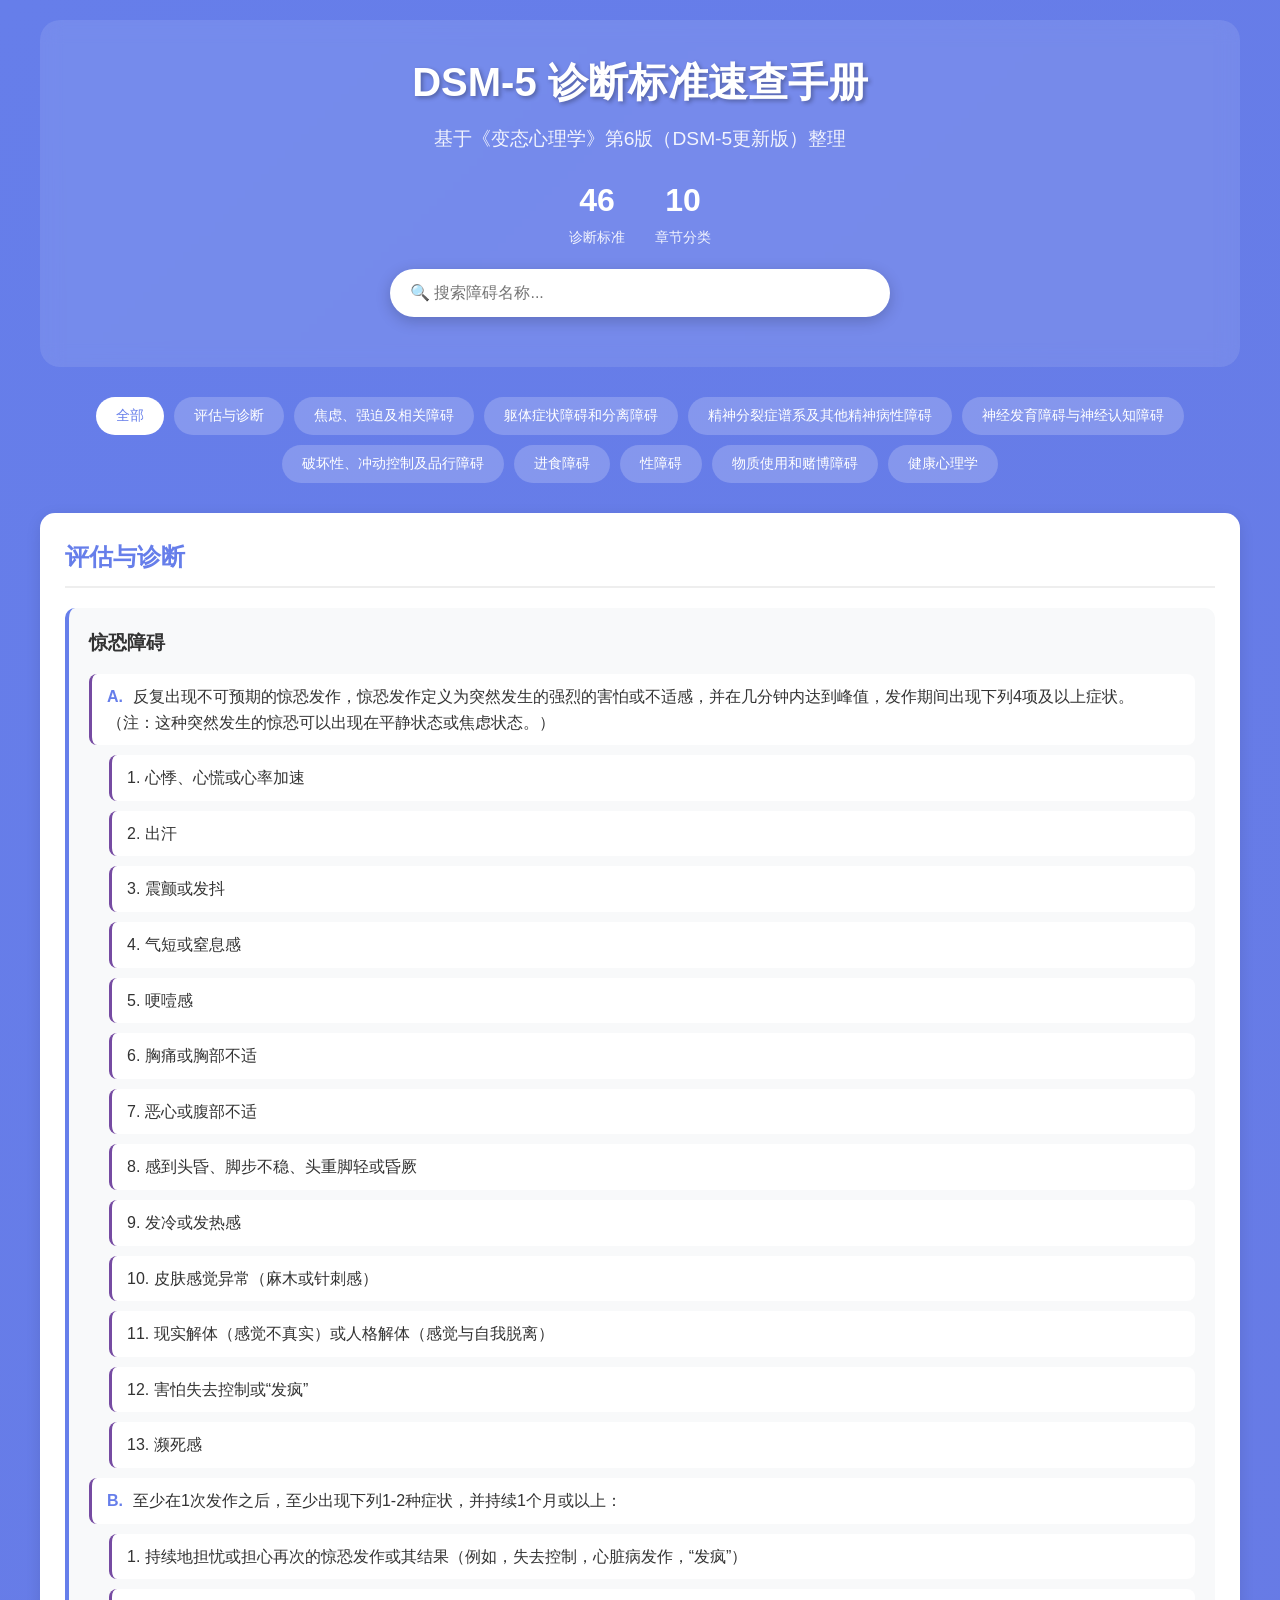
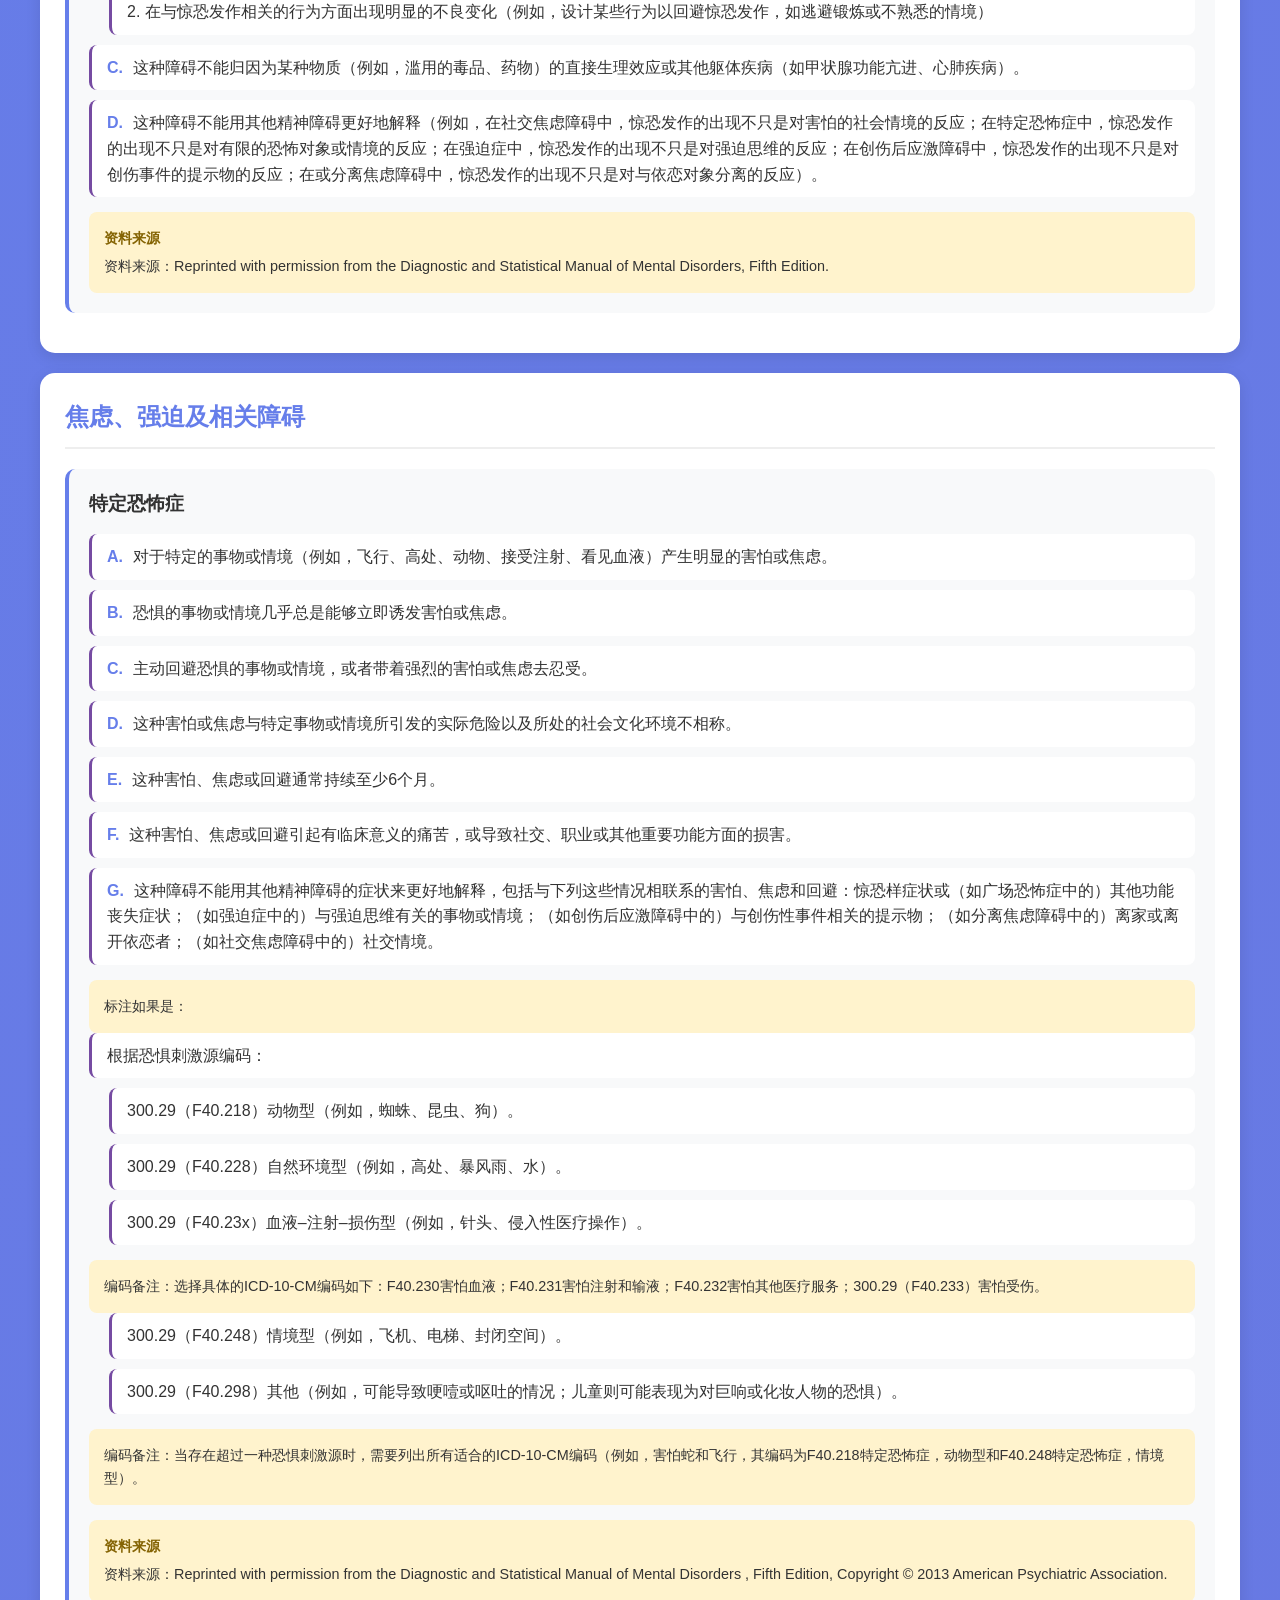
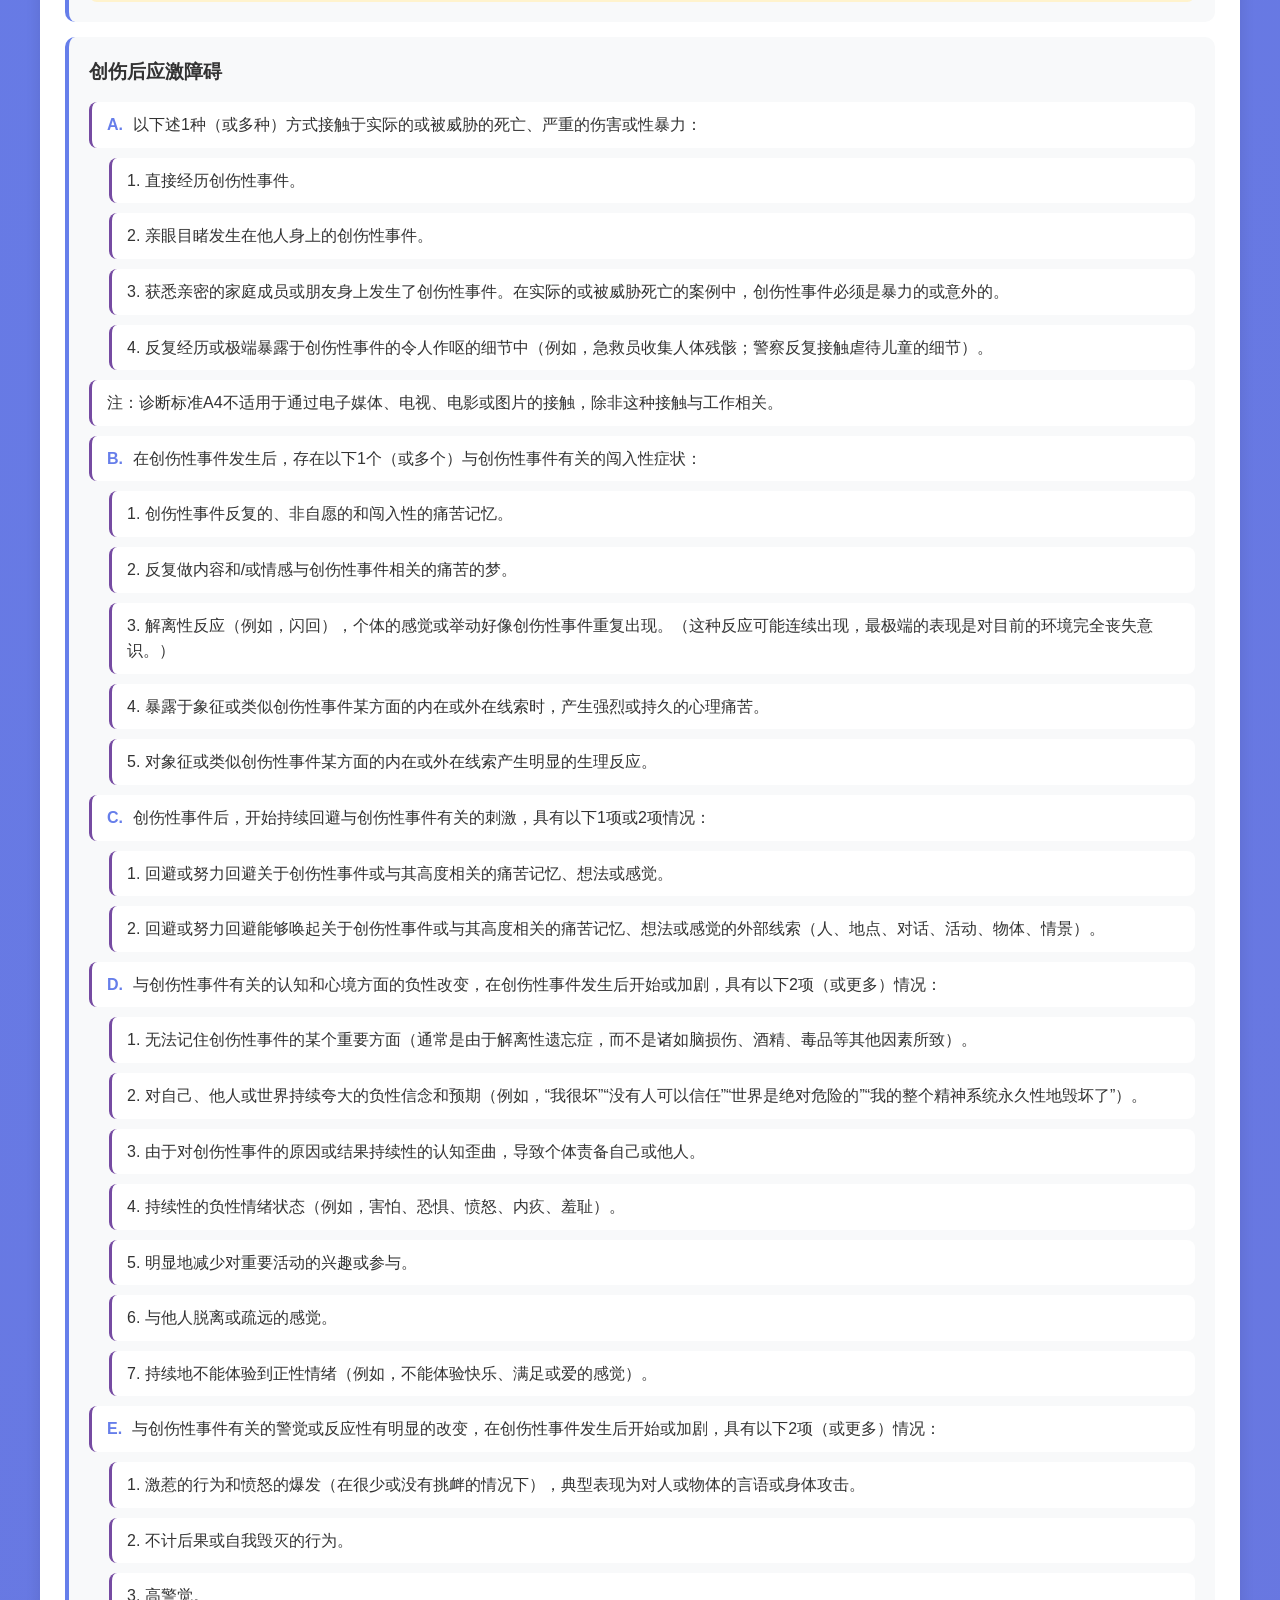
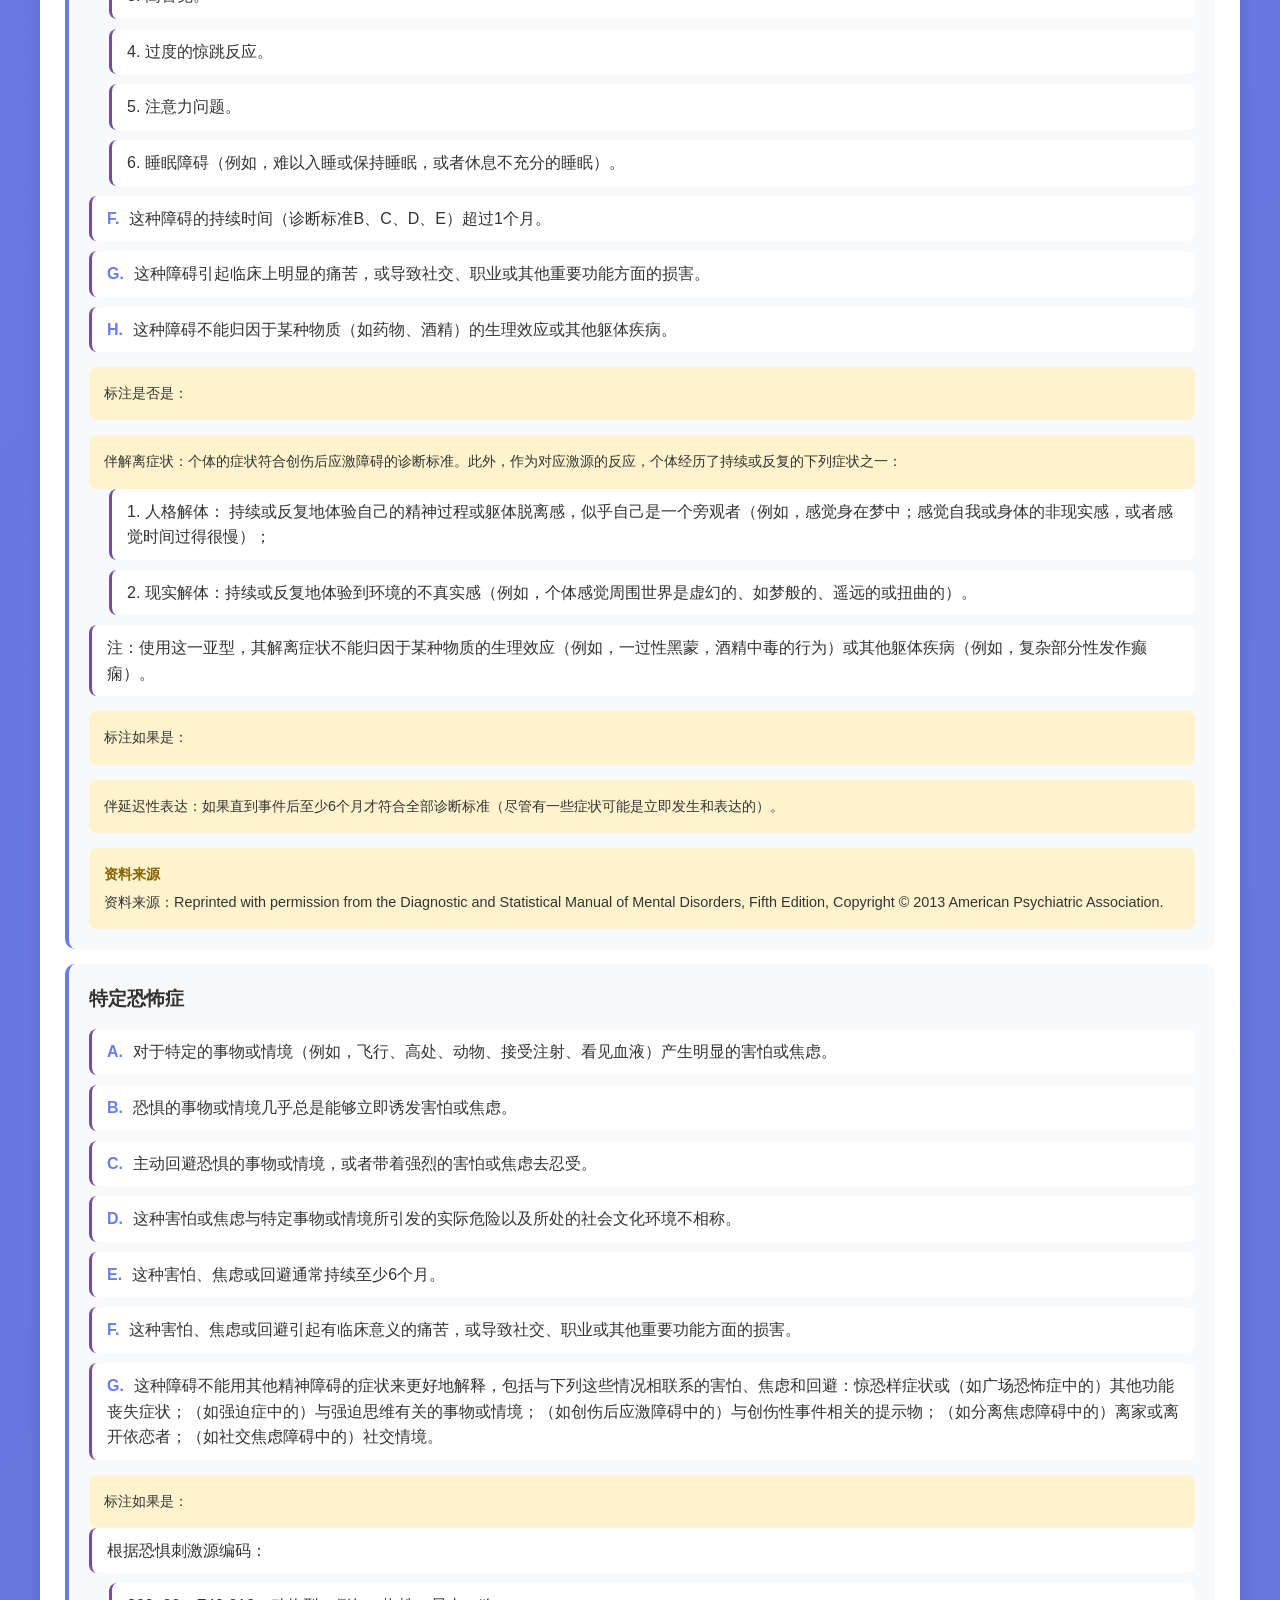
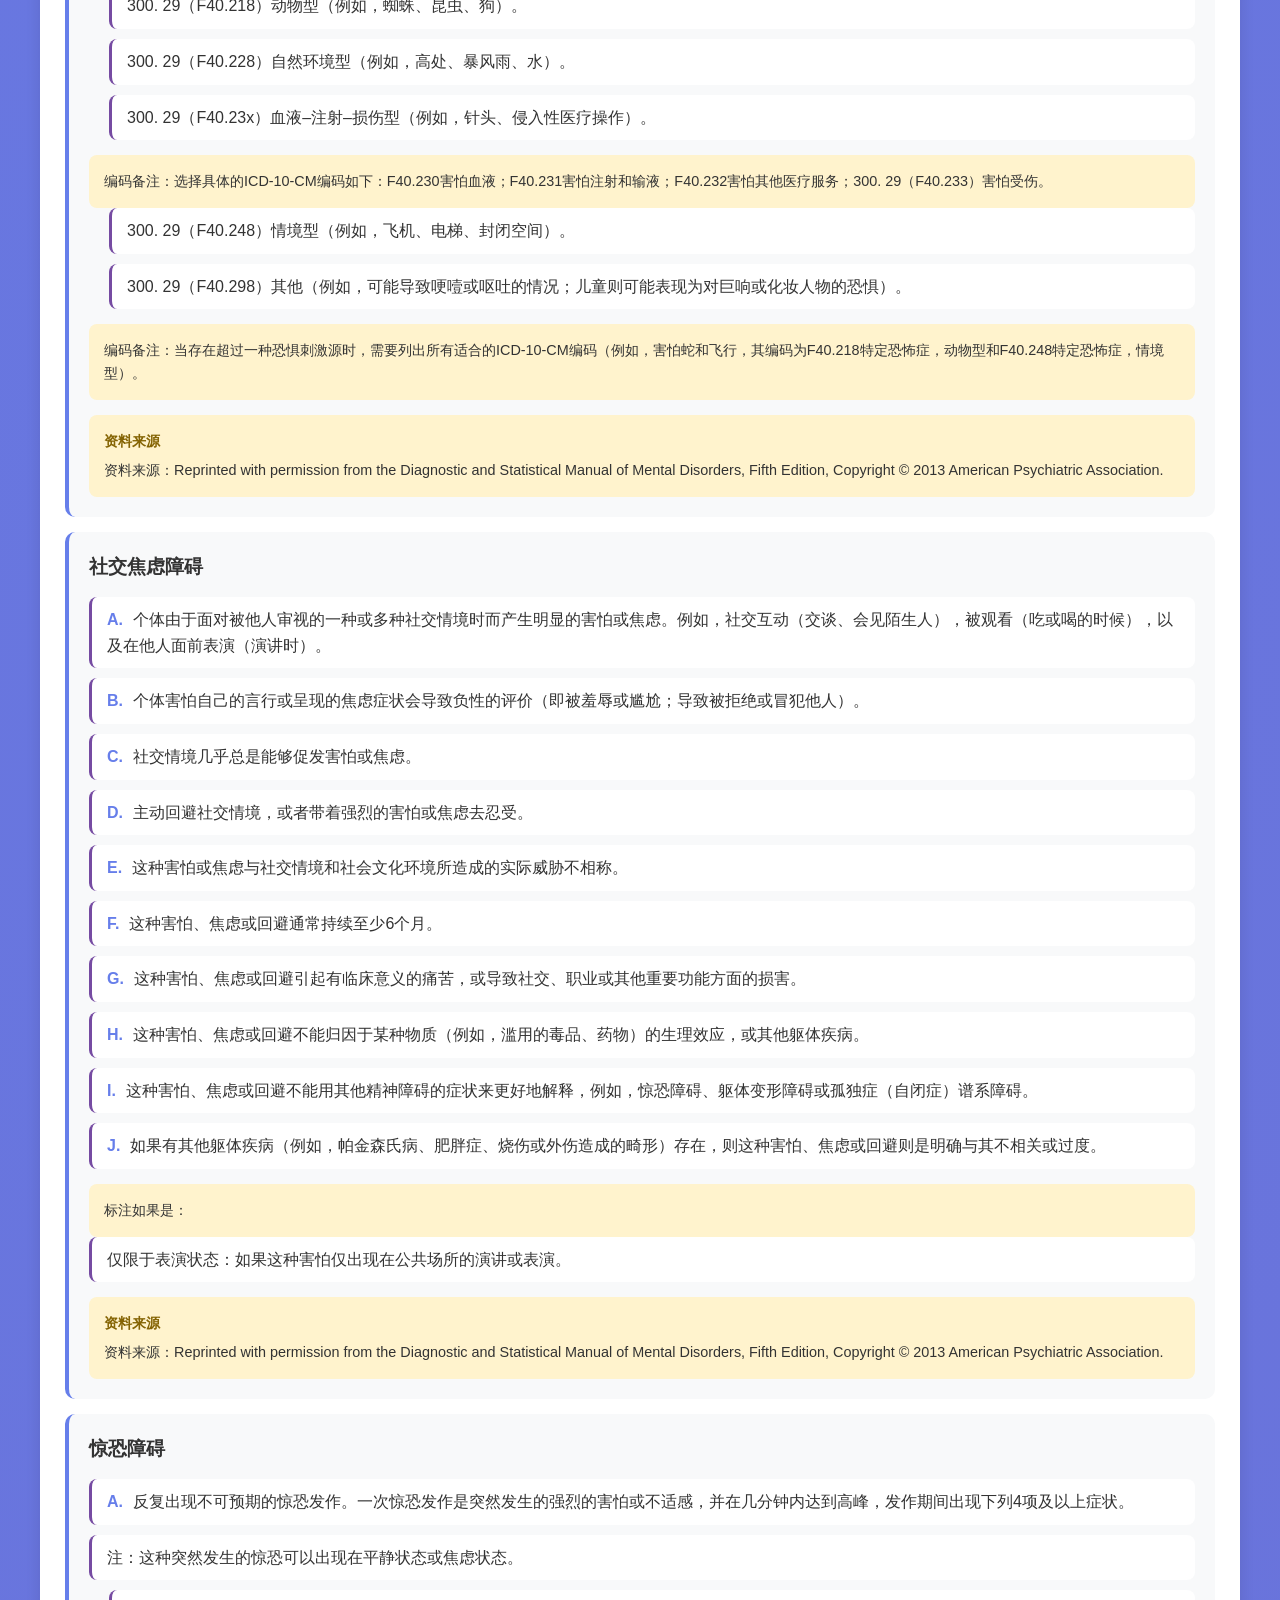
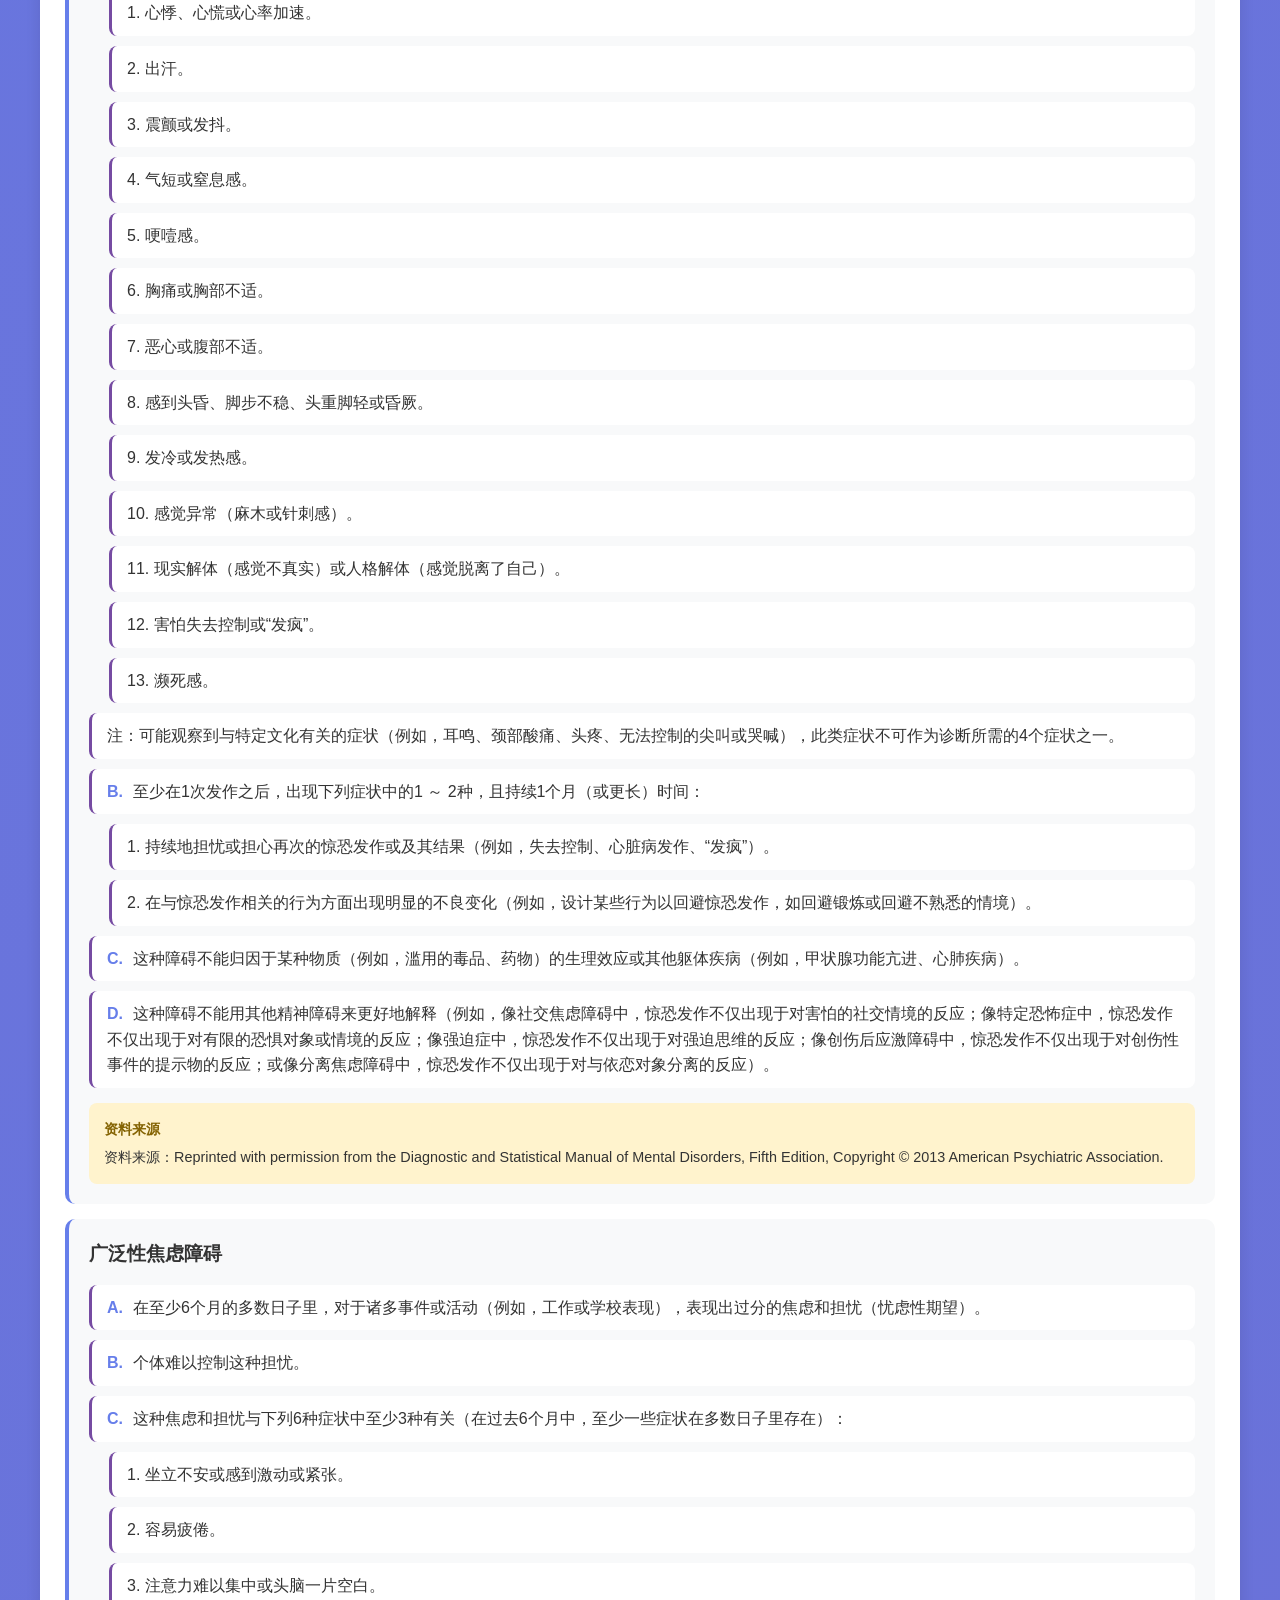
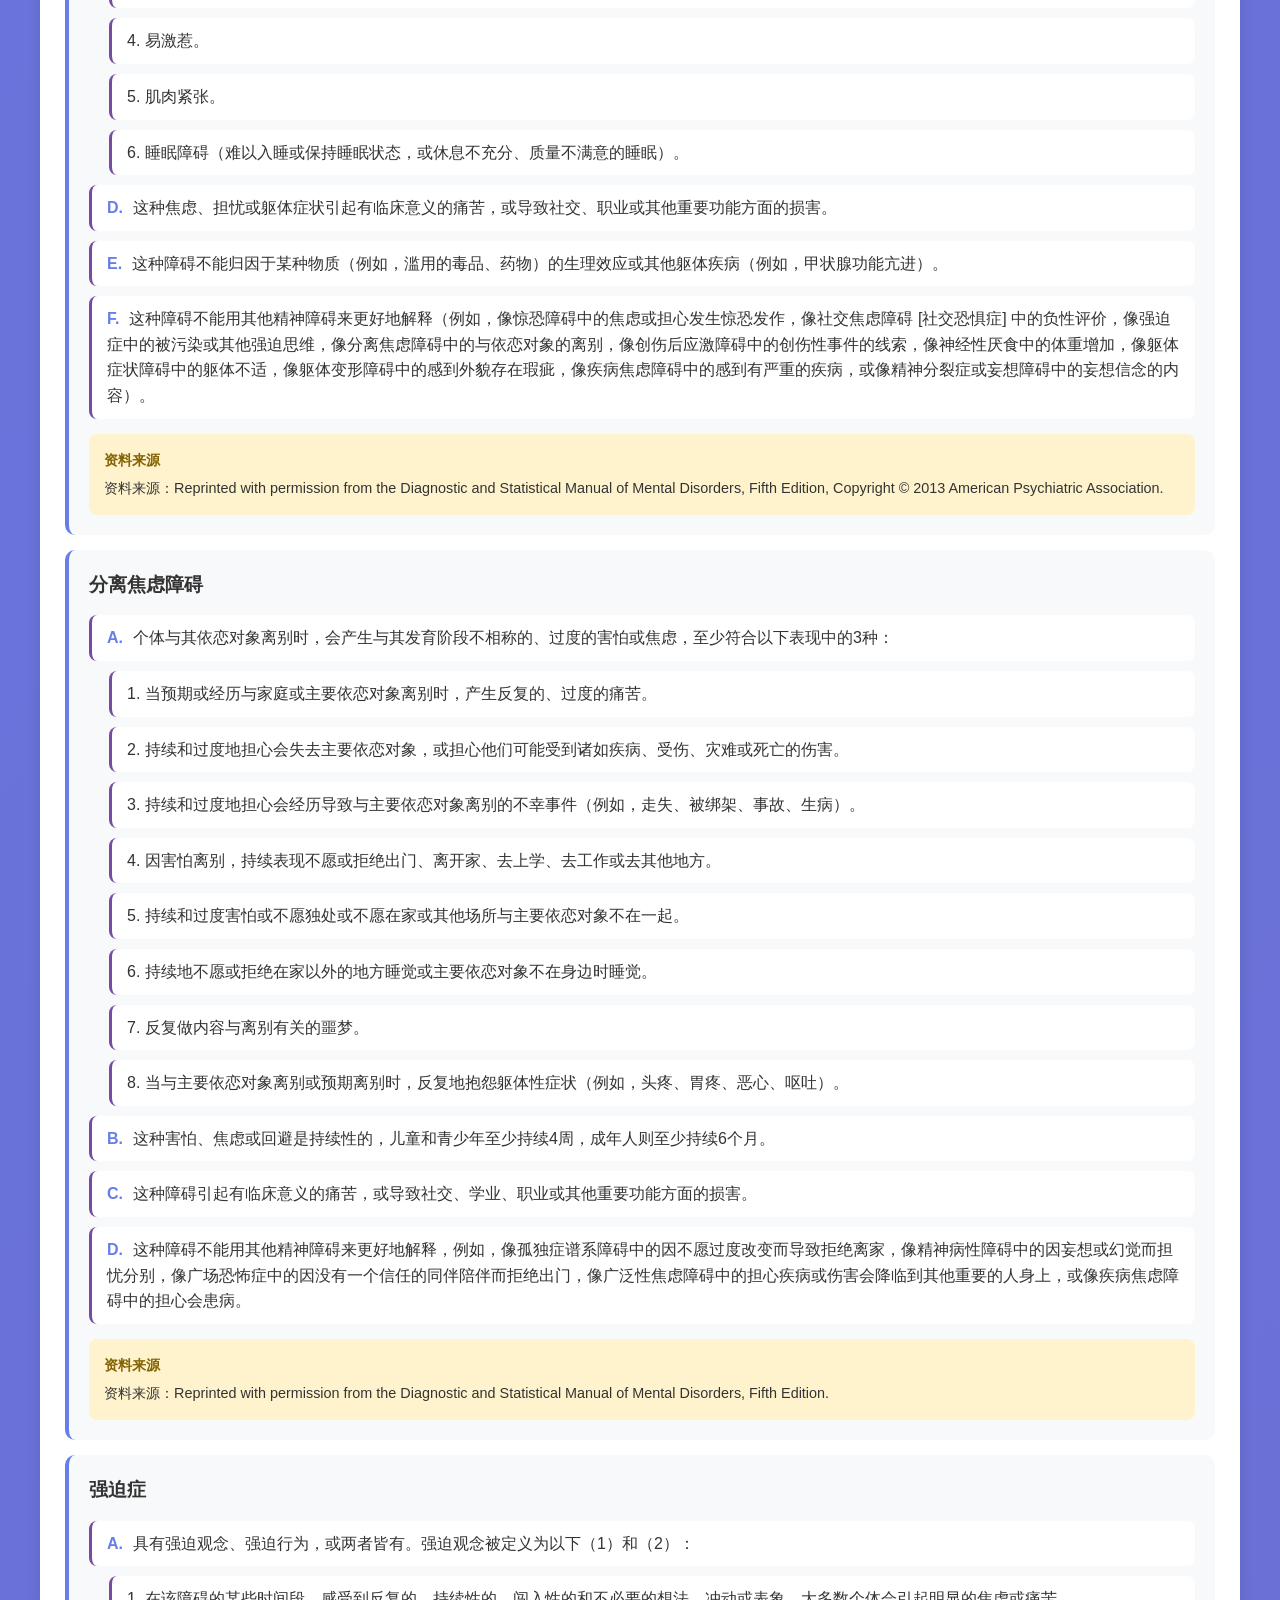
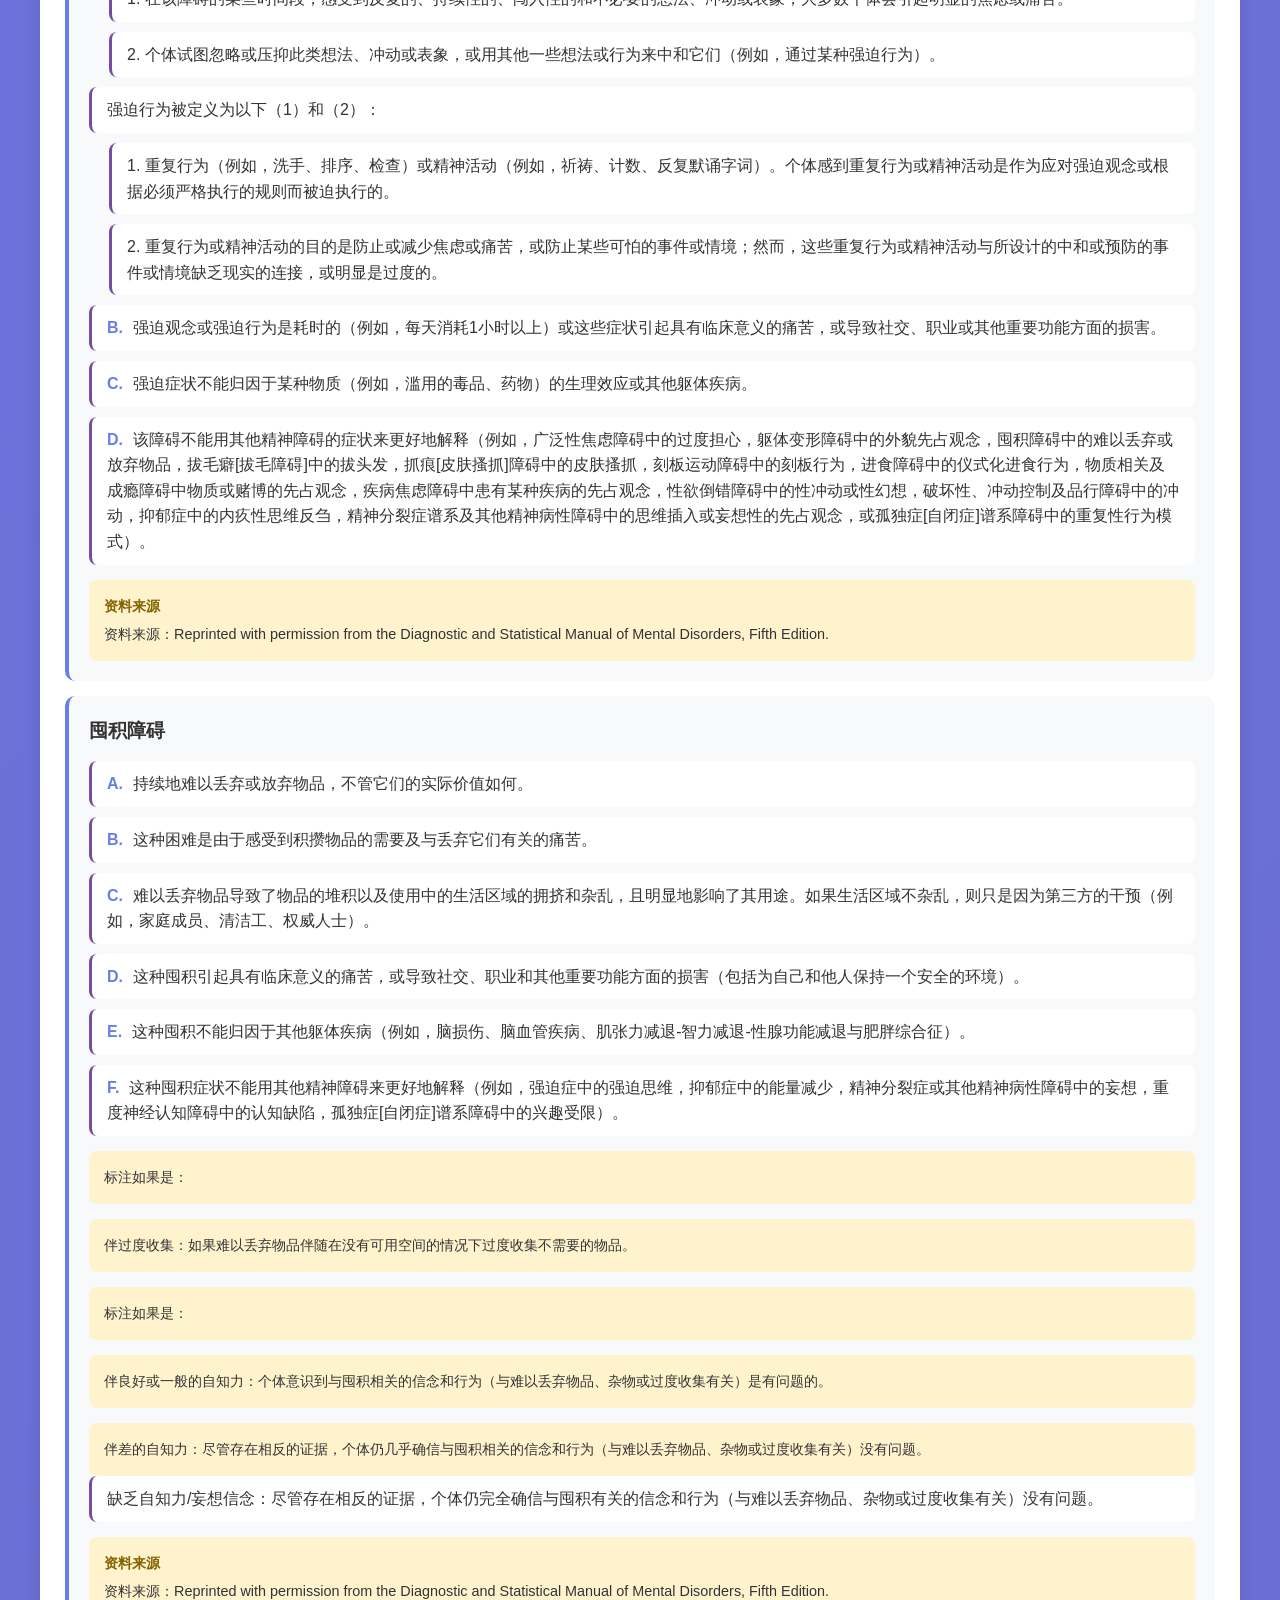
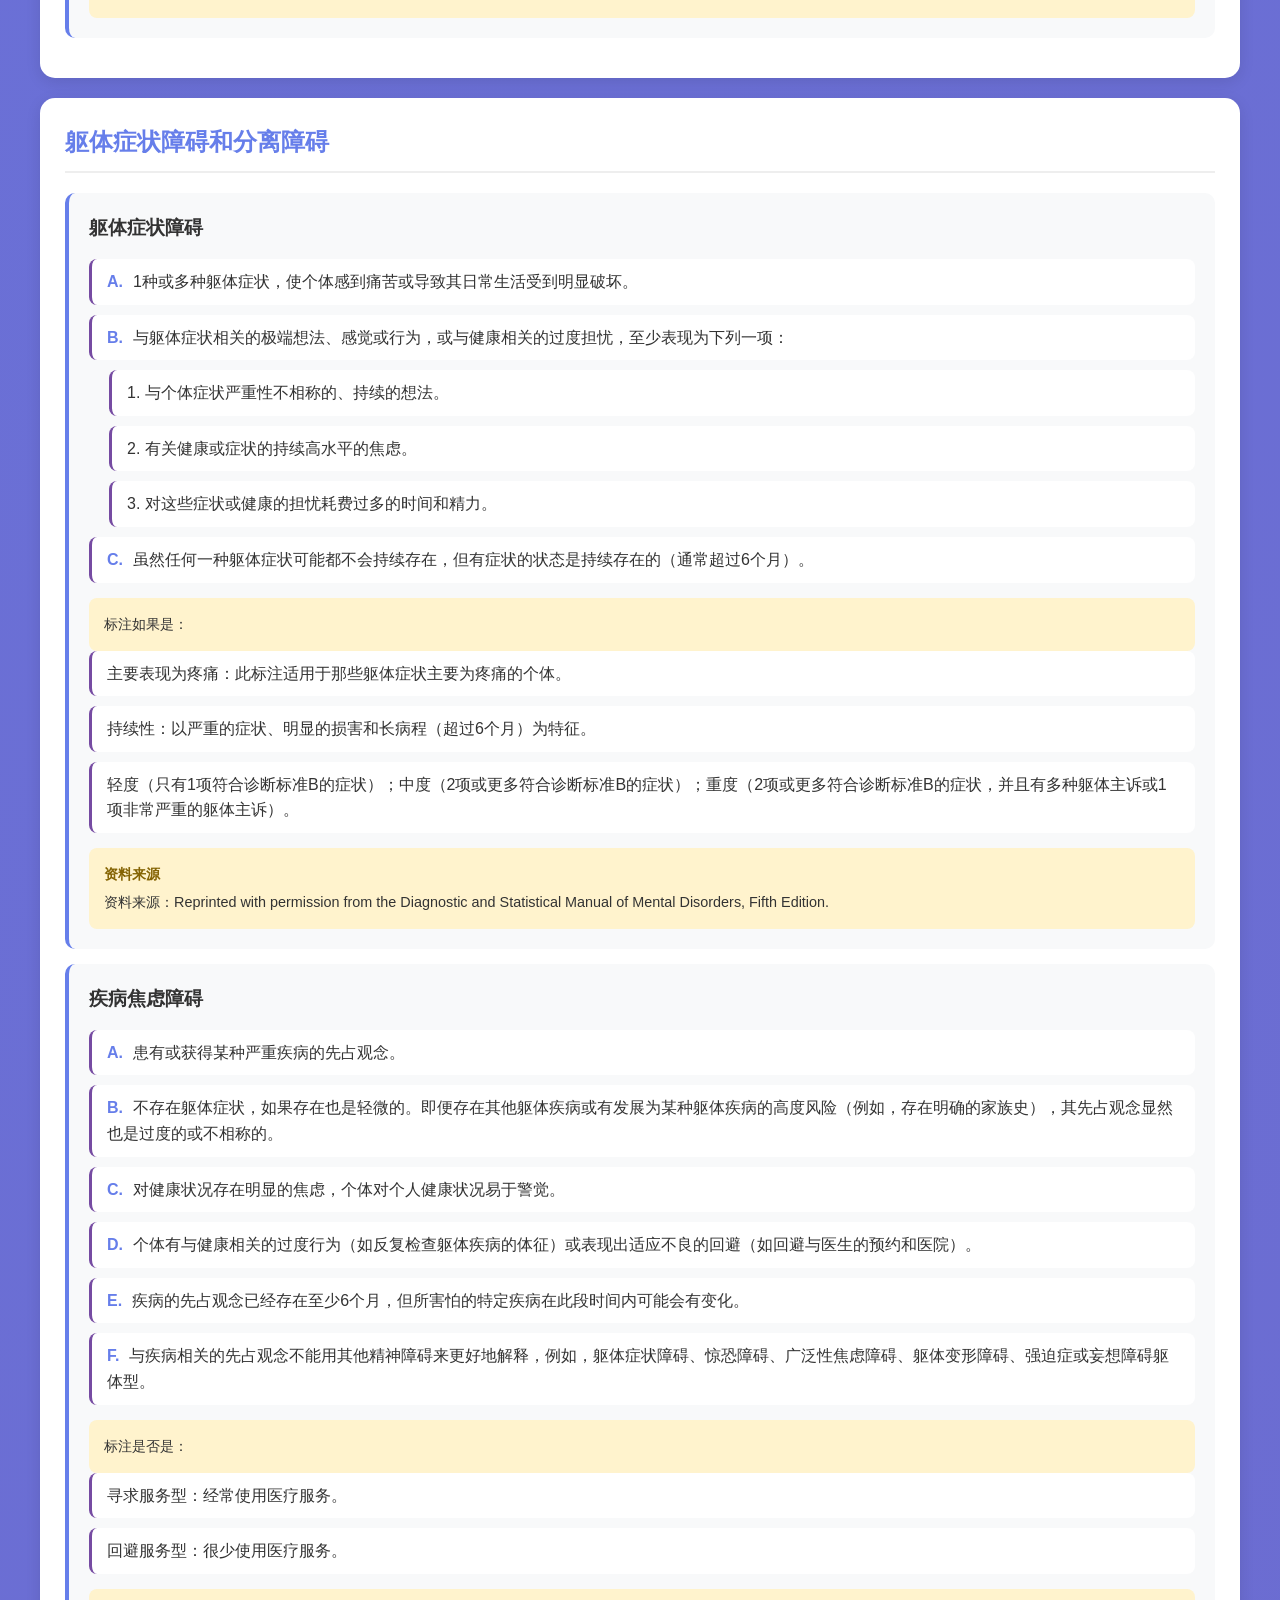
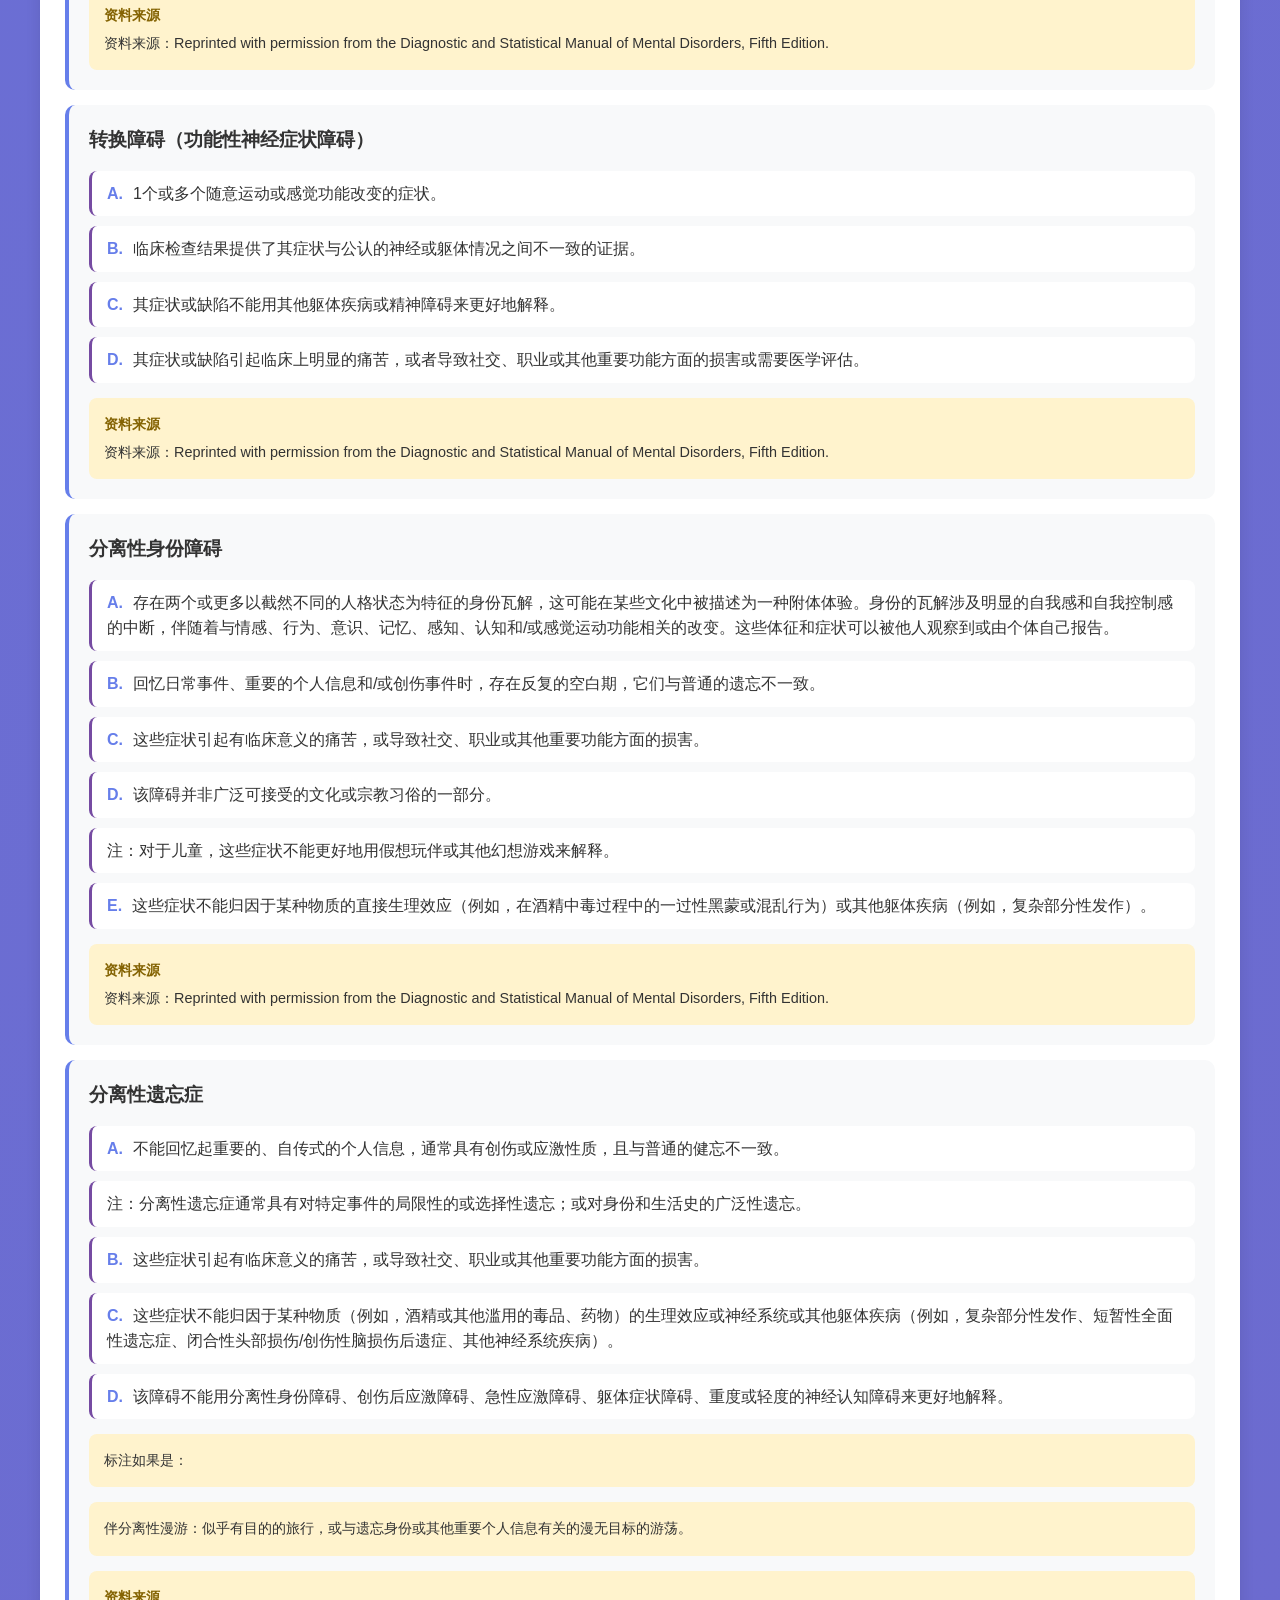
==== commit 9bbab433: "去掉章节标题中的'第X章'前缀" ====
--- a/dsm5/index.html
+++ b/dsm5/index.html
@@ -140,7 +140,7 @@
         <div id="content">
 
             <div class="chapter-section" data-chapter="3">
-                <h2 class="chapter-title">第3章 评估与诊断</h2>
+                <h2 class="chapter-title">评估与诊断</h2>
 
                 <div class="disorder-card" data-name="惊恐障碍">
                     <div class="disorder-name">惊恐障碍</div>
@@ -172,7 +172,7 @@
             </div>
 
             <div class="chapter-section" data-chapter="5">
-                <h2 class="chapter-title">第5章 焦虑、强迫及相关障碍</h2>
+                <h2 class="chapter-title">焦虑、强迫及相关障碍</h2>
 
                 <div class="disorder-card" data-name="特定恐怖症">
                     <div class="disorder-name">特定恐怖症</div>
@@ -399,7 +399,7 @@
             </div>
 
             <div class="chapter-section" data-chapter="6">
-                <h2 class="chapter-title">第6章 躯体症状障碍和分离障碍</h2>
+                <h2 class="chapter-title">躯体症状障碍和分离障碍</h2>
 
                 <div class="disorder-card" data-name="躯体症状障碍">
                     <div class="disorder-name">躯体症状障碍</div>
@@ -495,7 +495,7 @@
             </div>
 
             <div class="chapter-section" data-chapter="8">
-                <h2 class="chapter-title">第8章 精神分裂症谱系及其他精神病性障碍</h2>
+                <h2 class="chapter-title">精神分裂症谱系及其他精神病性障碍</h2>
 
                 <div class="disorder-card" data-name="精神分裂症">
                     <div class="disorder-name">精神分裂症</div>
@@ -621,7 +621,7 @@
             </div>
 
             <div class="chapter-section" data-chapter="10">
-                <h2 class="chapter-title">第10章 神经发育障碍与神经认知障碍</h2>
+                <h2 class="chapter-title">神经发育障碍与神经认知障碍</h2>
 
                 <div class="disorder-card" data-name="注意缺陷/多动障碍">
                     <div class="disorder-name">注意缺陷/多动障碍</div>
@@ -758,7 +758,7 @@
             </div>
 
             <div class="chapter-section" data-chapter="11">
-                <h2 class="chapter-title">第11章 破坏性、冲动控制及品行障碍</h2>
+                <h2 class="chapter-title">破坏性、冲动控制及品行障碍</h2>
 
                 <div class="disorder-card" data-name="品行障碍">
                     <div class="disorder-name">品行障碍</div>
@@ -852,7 +852,7 @@
             </div>
 
             <div class="chapter-section" data-chapter="12">
-                <h2 class="chapter-title">第12章 进食障碍</h2>
+                <h2 class="chapter-title">进食障碍</h2>
 
                 <div class="disorder-card" data-name="神经性厌食症">
                     <div class="disorder-name">神经性厌食症</div>
@@ -906,7 +906,7 @@
             </div>
 
             <div class="chapter-section" data-chapter="13">
-                <h2 class="chapter-title">第13章 性障碍</h2>
+                <h2 class="chapter-title">性障碍</h2>
 
                 <div class="disorder-card" data-name="青少年或成年人性别烦躁">
                     <div class="disorder-name">青少年或成年人性别烦躁</div>
@@ -927,7 +927,7 @@
             </div>
 
             <div class="chapter-section" data-chapter="14">
-                <h2 class="chapter-title">第14章 物质使用和赌博障碍</h2>
+                <h2 class="chapter-title">物质使用和赌博障碍</h2>
 
                 <div class="disorder-card" data-name="赌博障碍">
                     <div class="disorder-name">赌博障碍</div>
@@ -955,7 +955,7 @@
             </div>
 
             <div class="chapter-section" data-chapter="15">
-                <h2 class="chapter-title">第15章 健康心理学</h2>
+                <h2 class="chapter-title">健康心理学</h2>
 
                 <div class="disorder-card" data-name="失眠障碍">
                     <div class="disorder-name">失眠障碍</div>
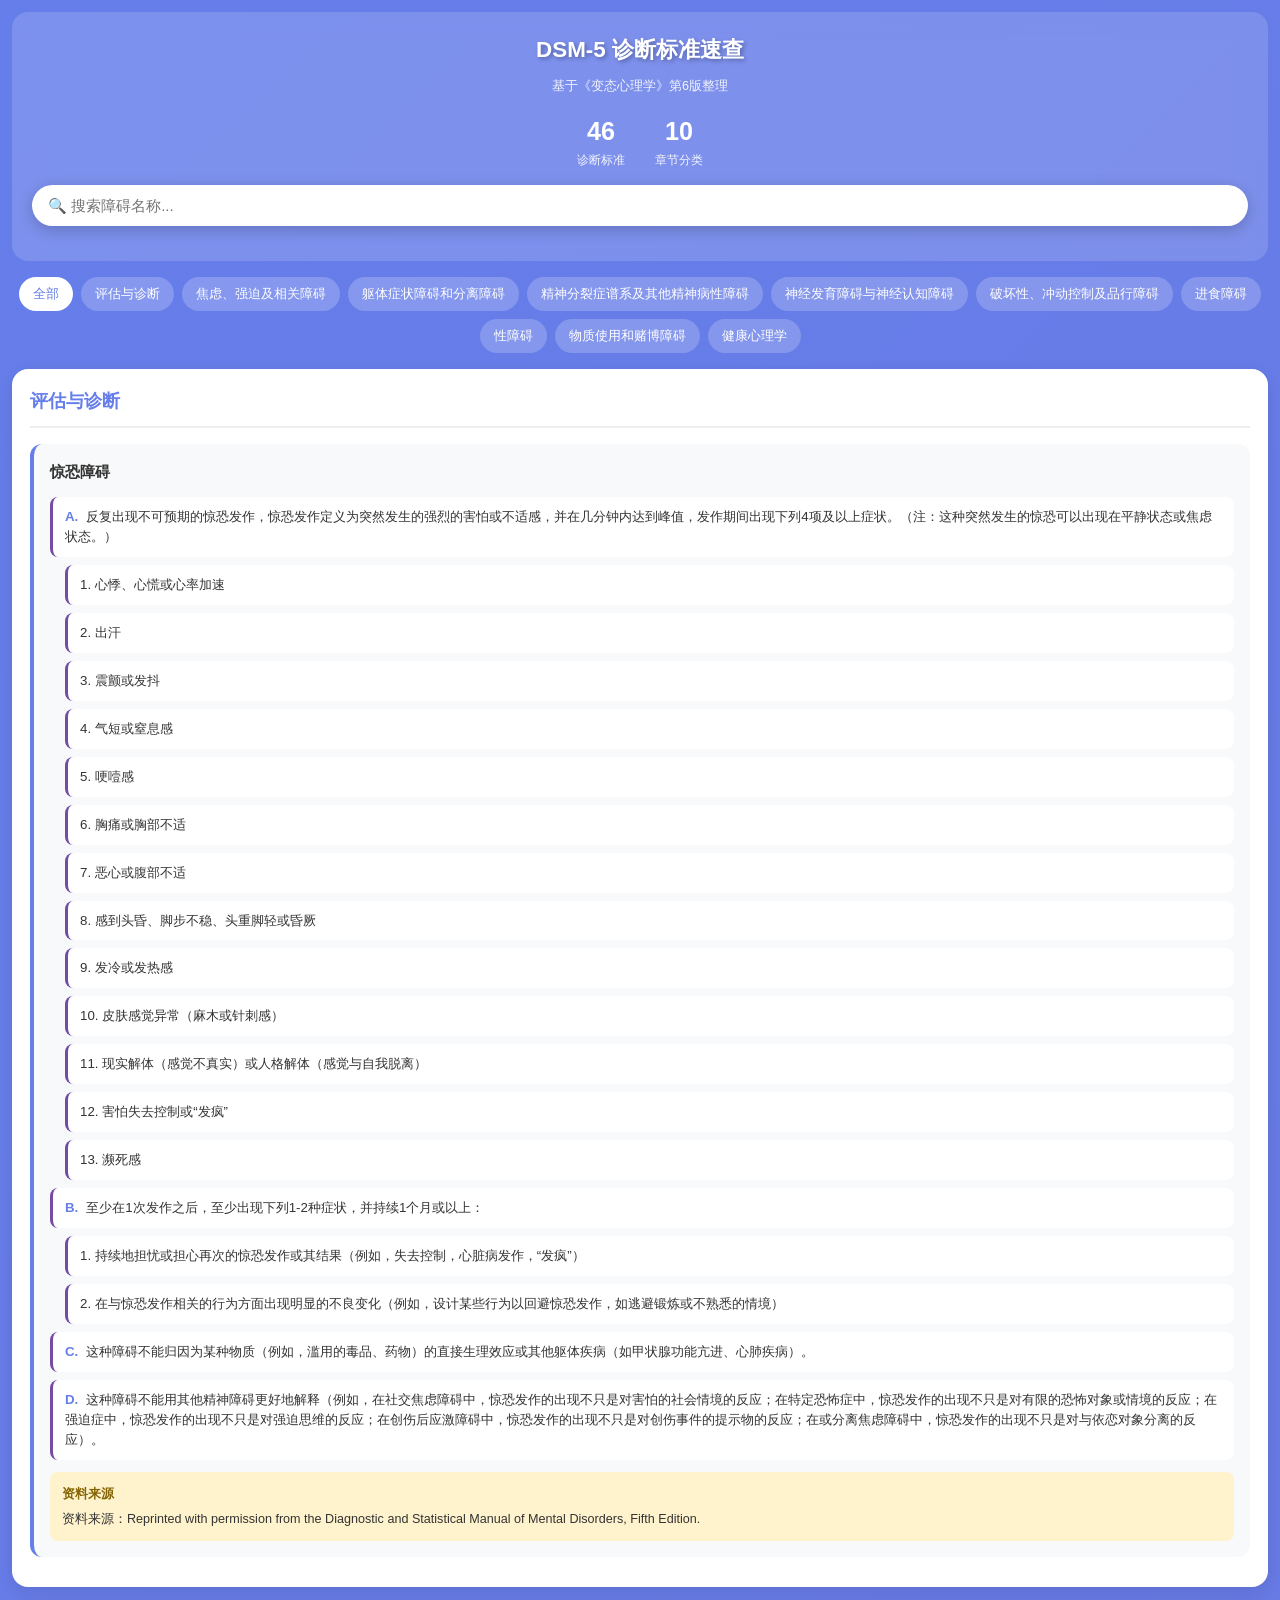
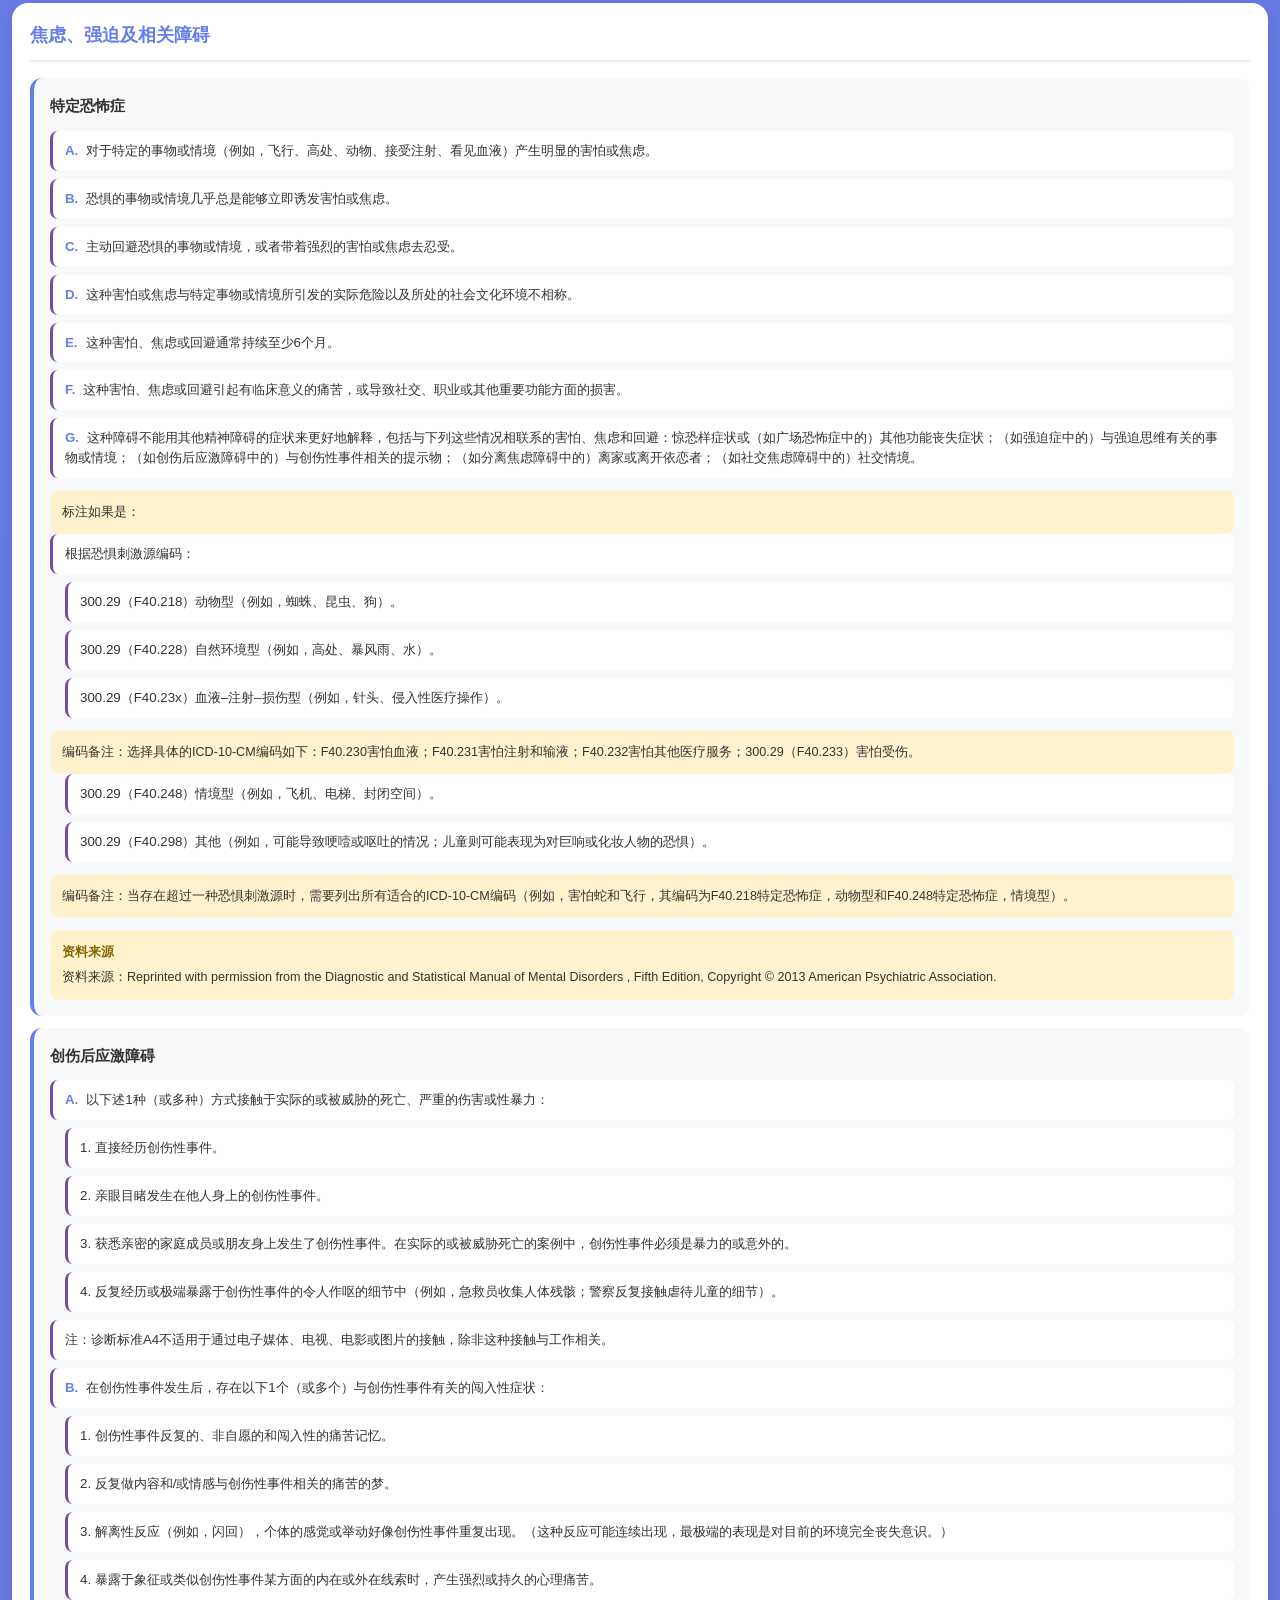
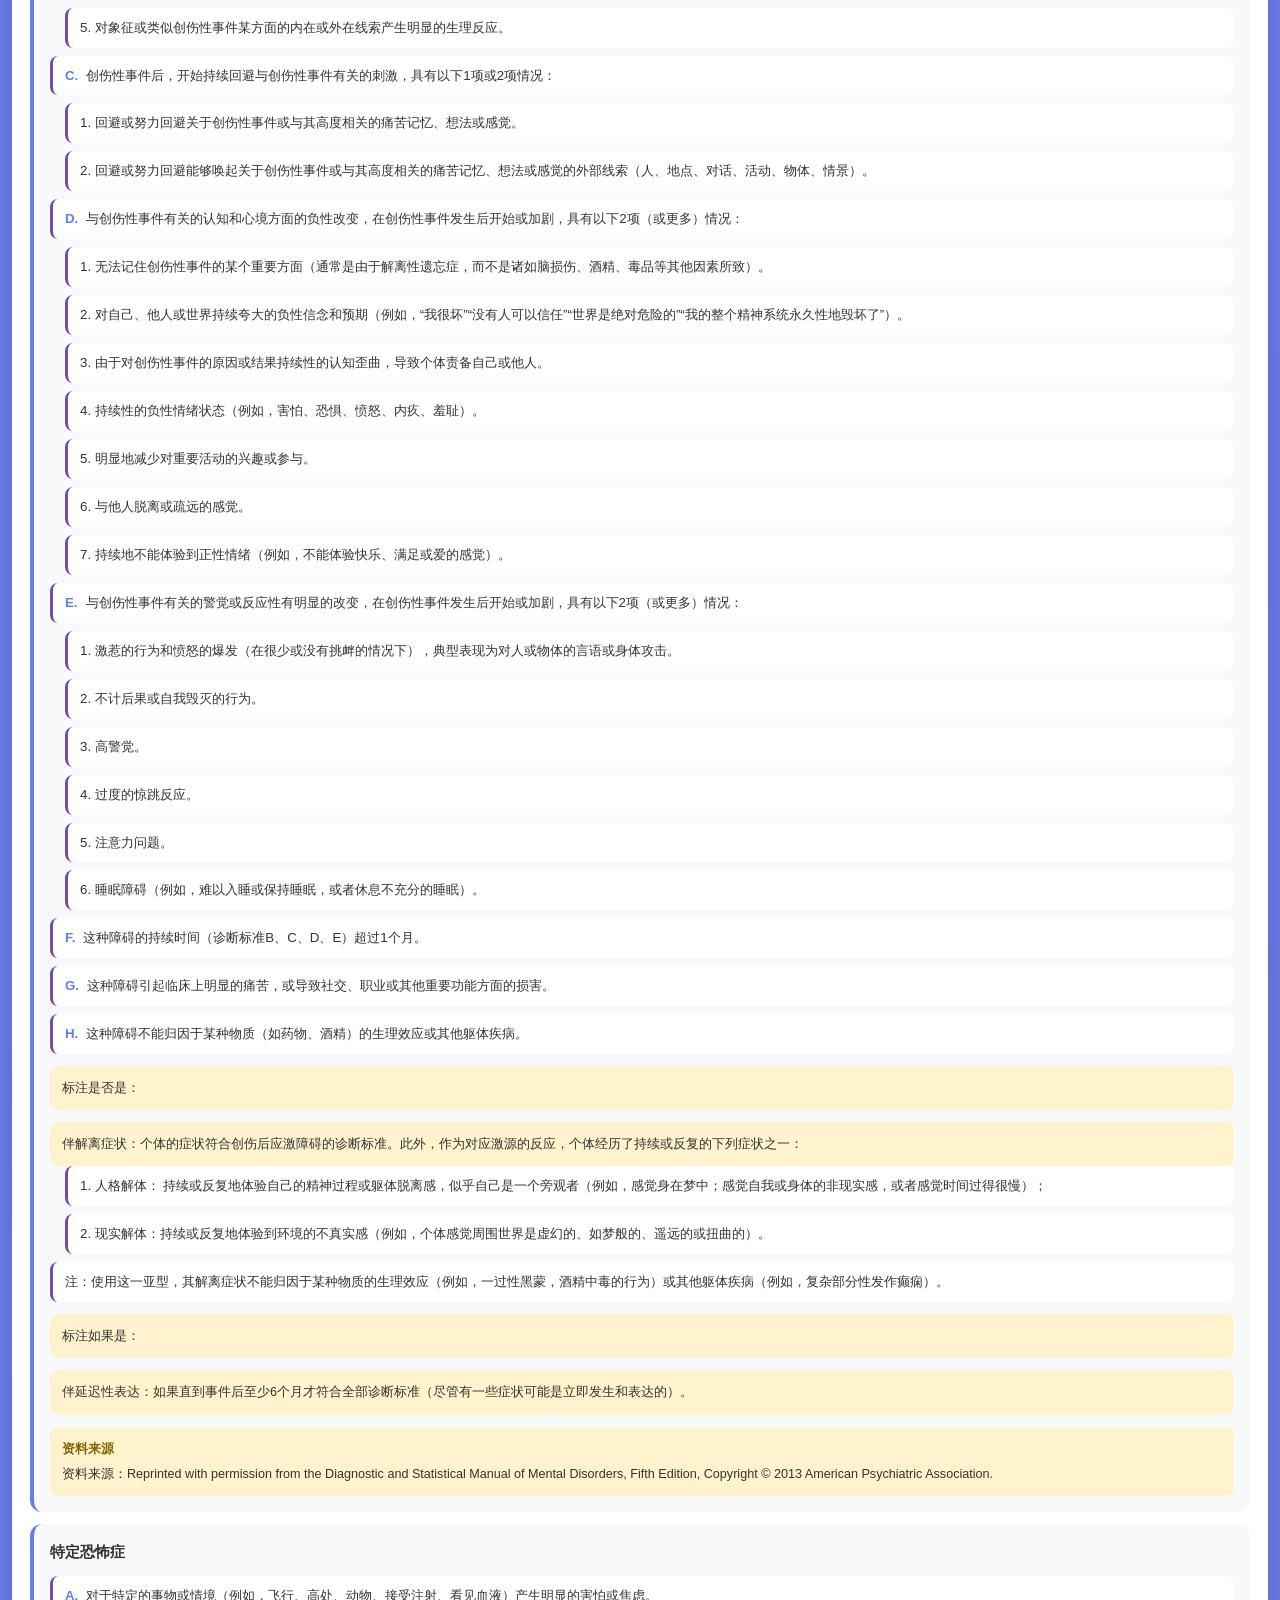
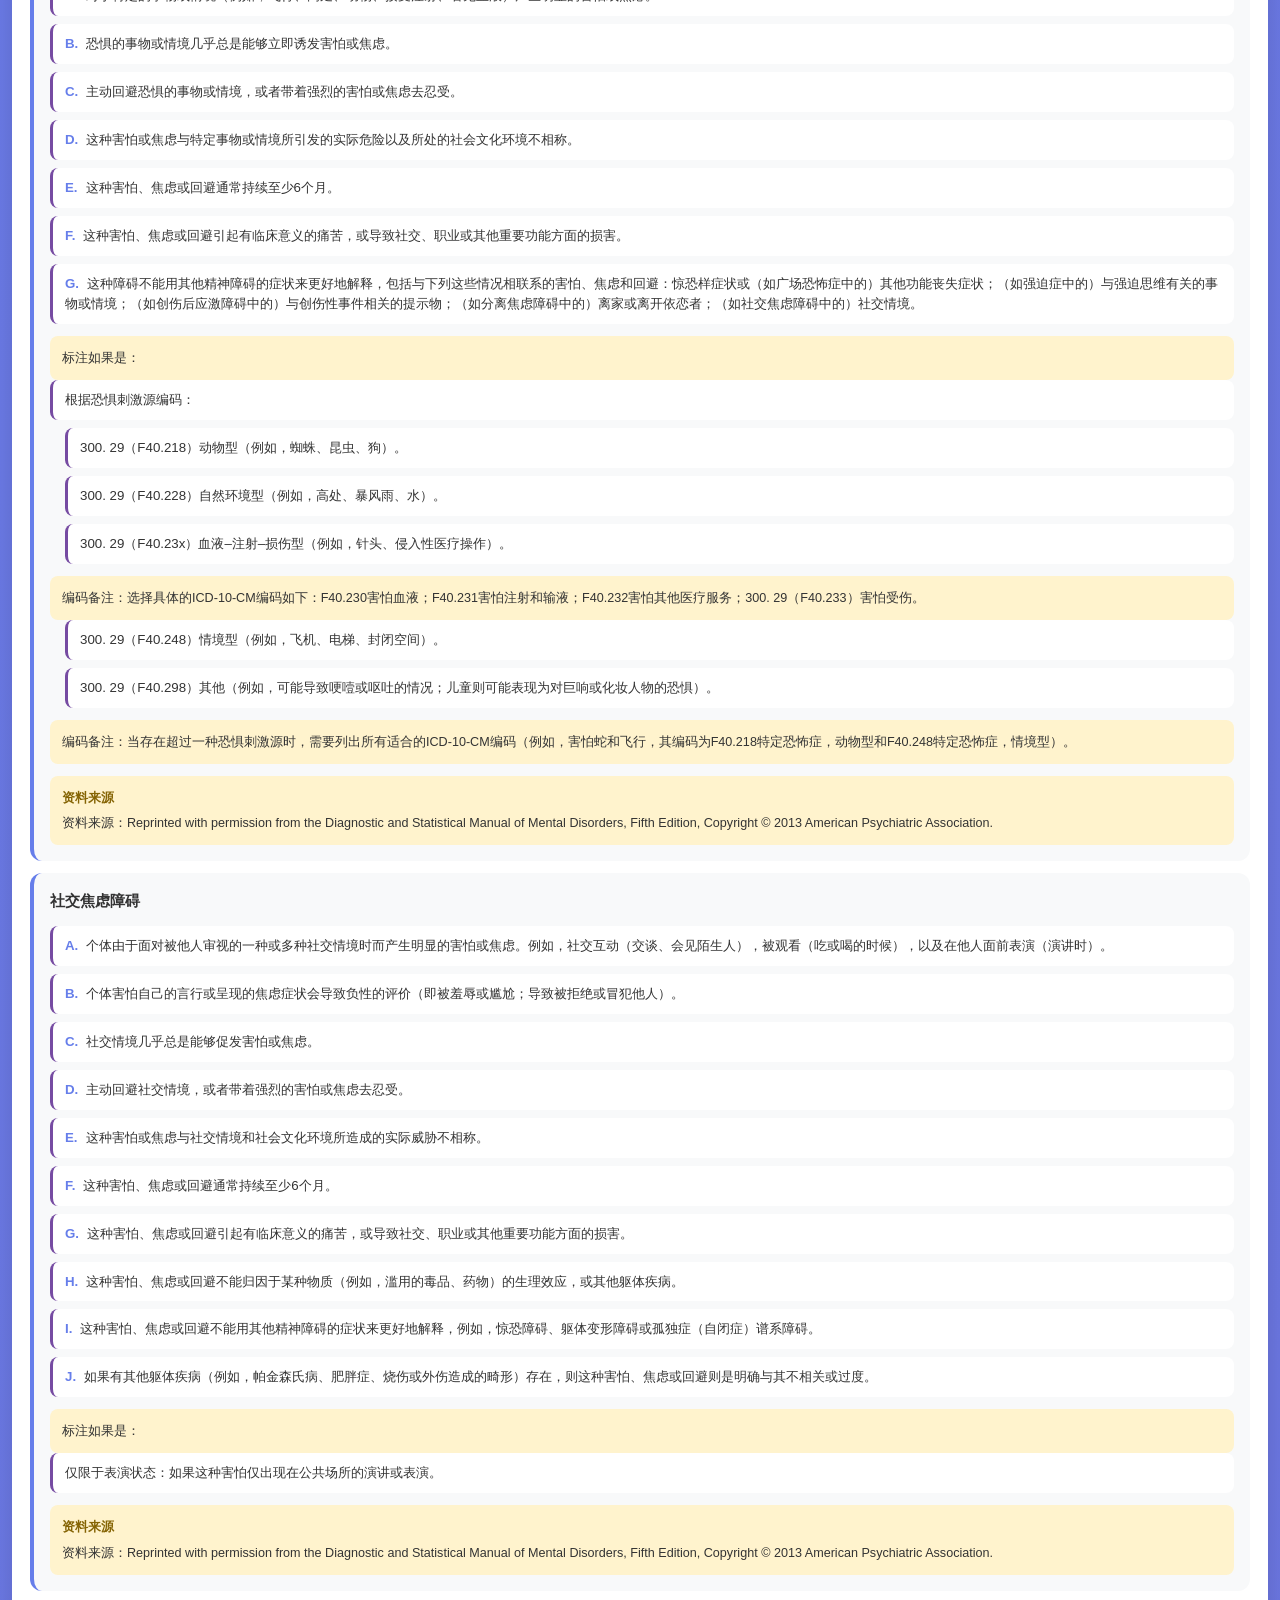
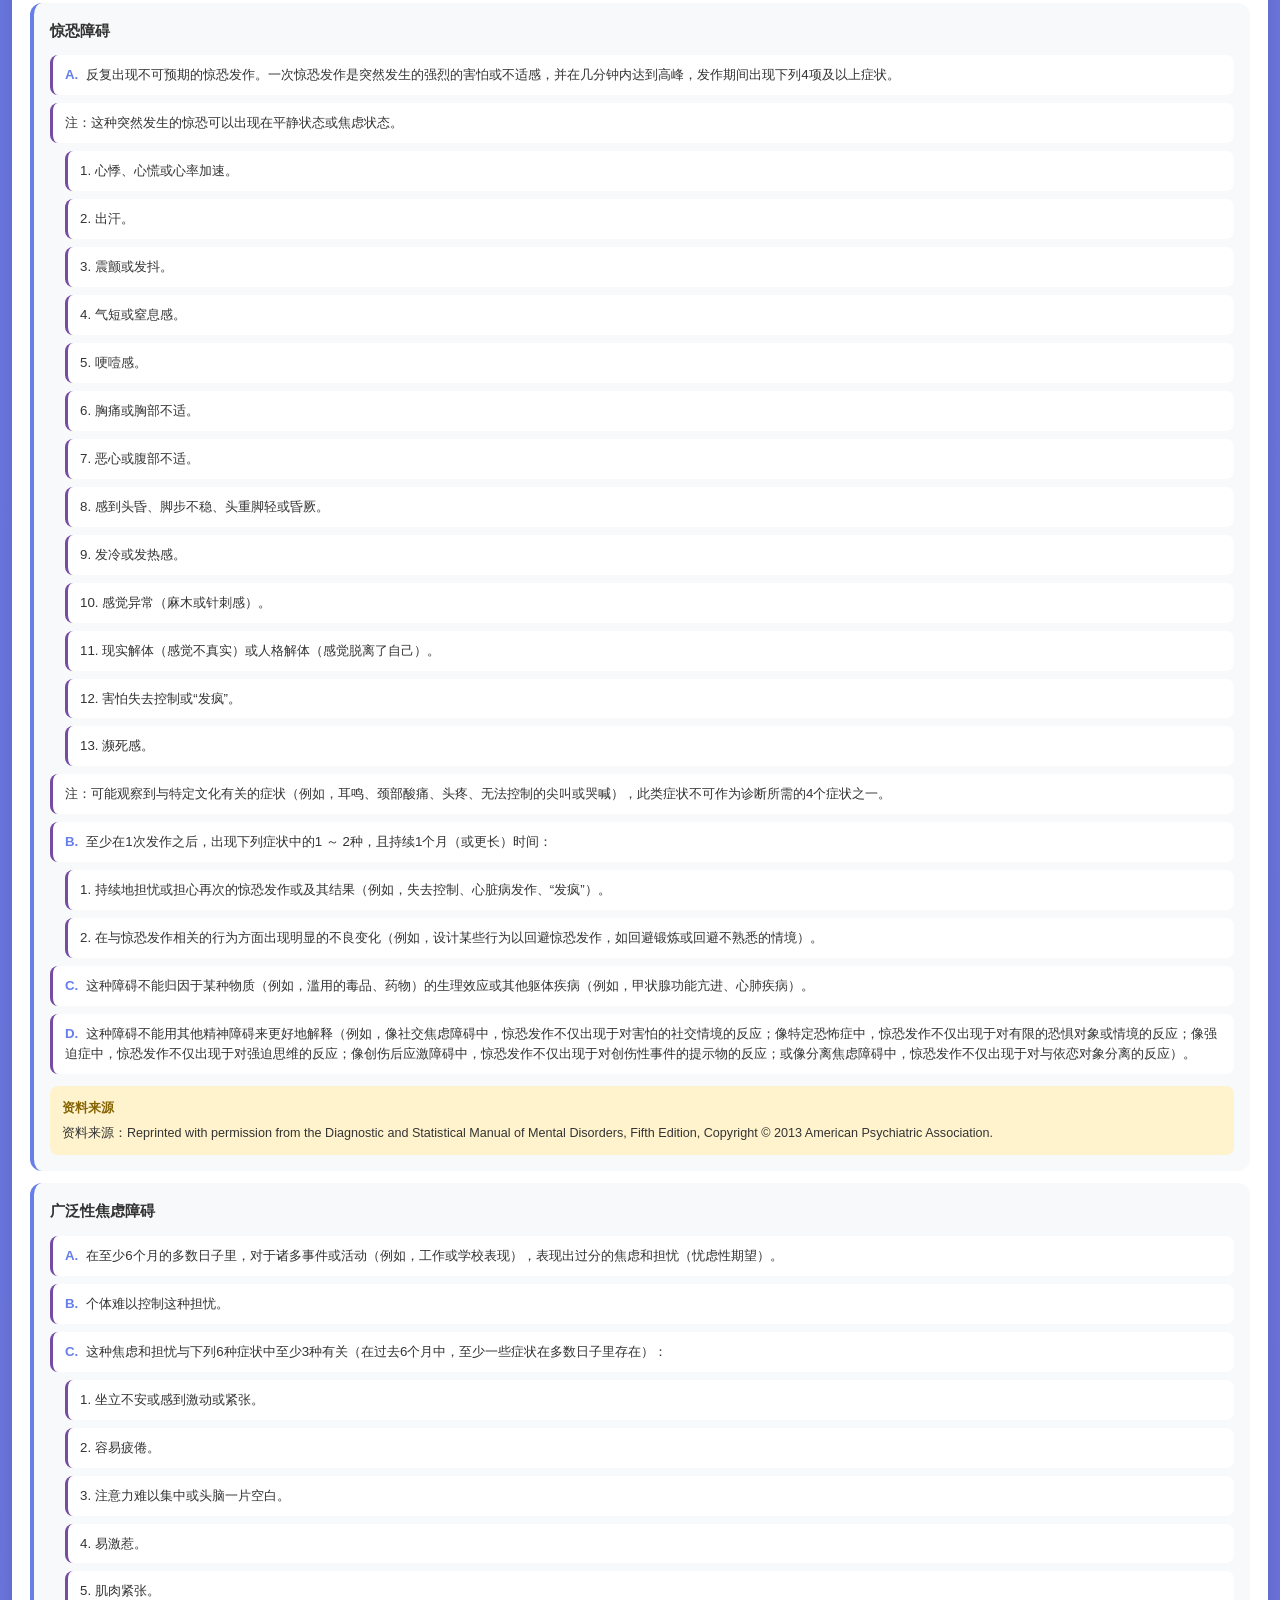
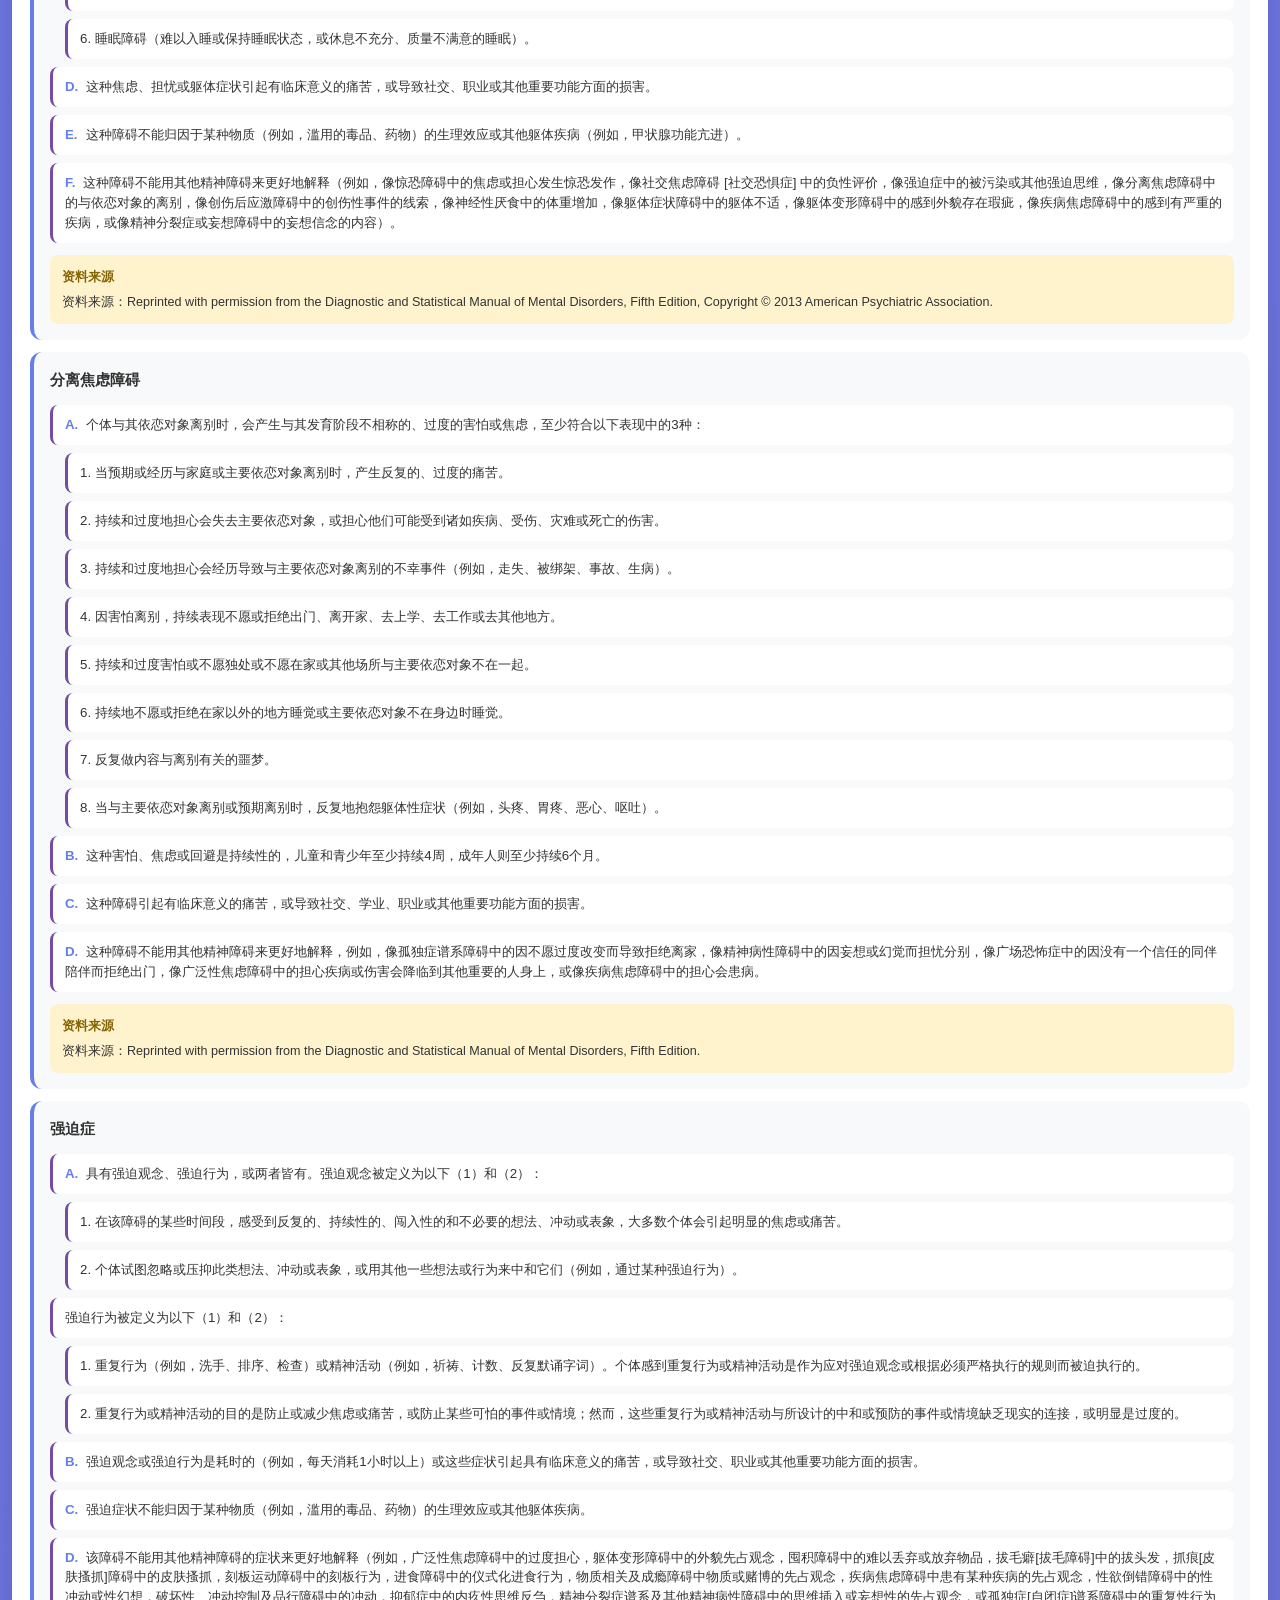
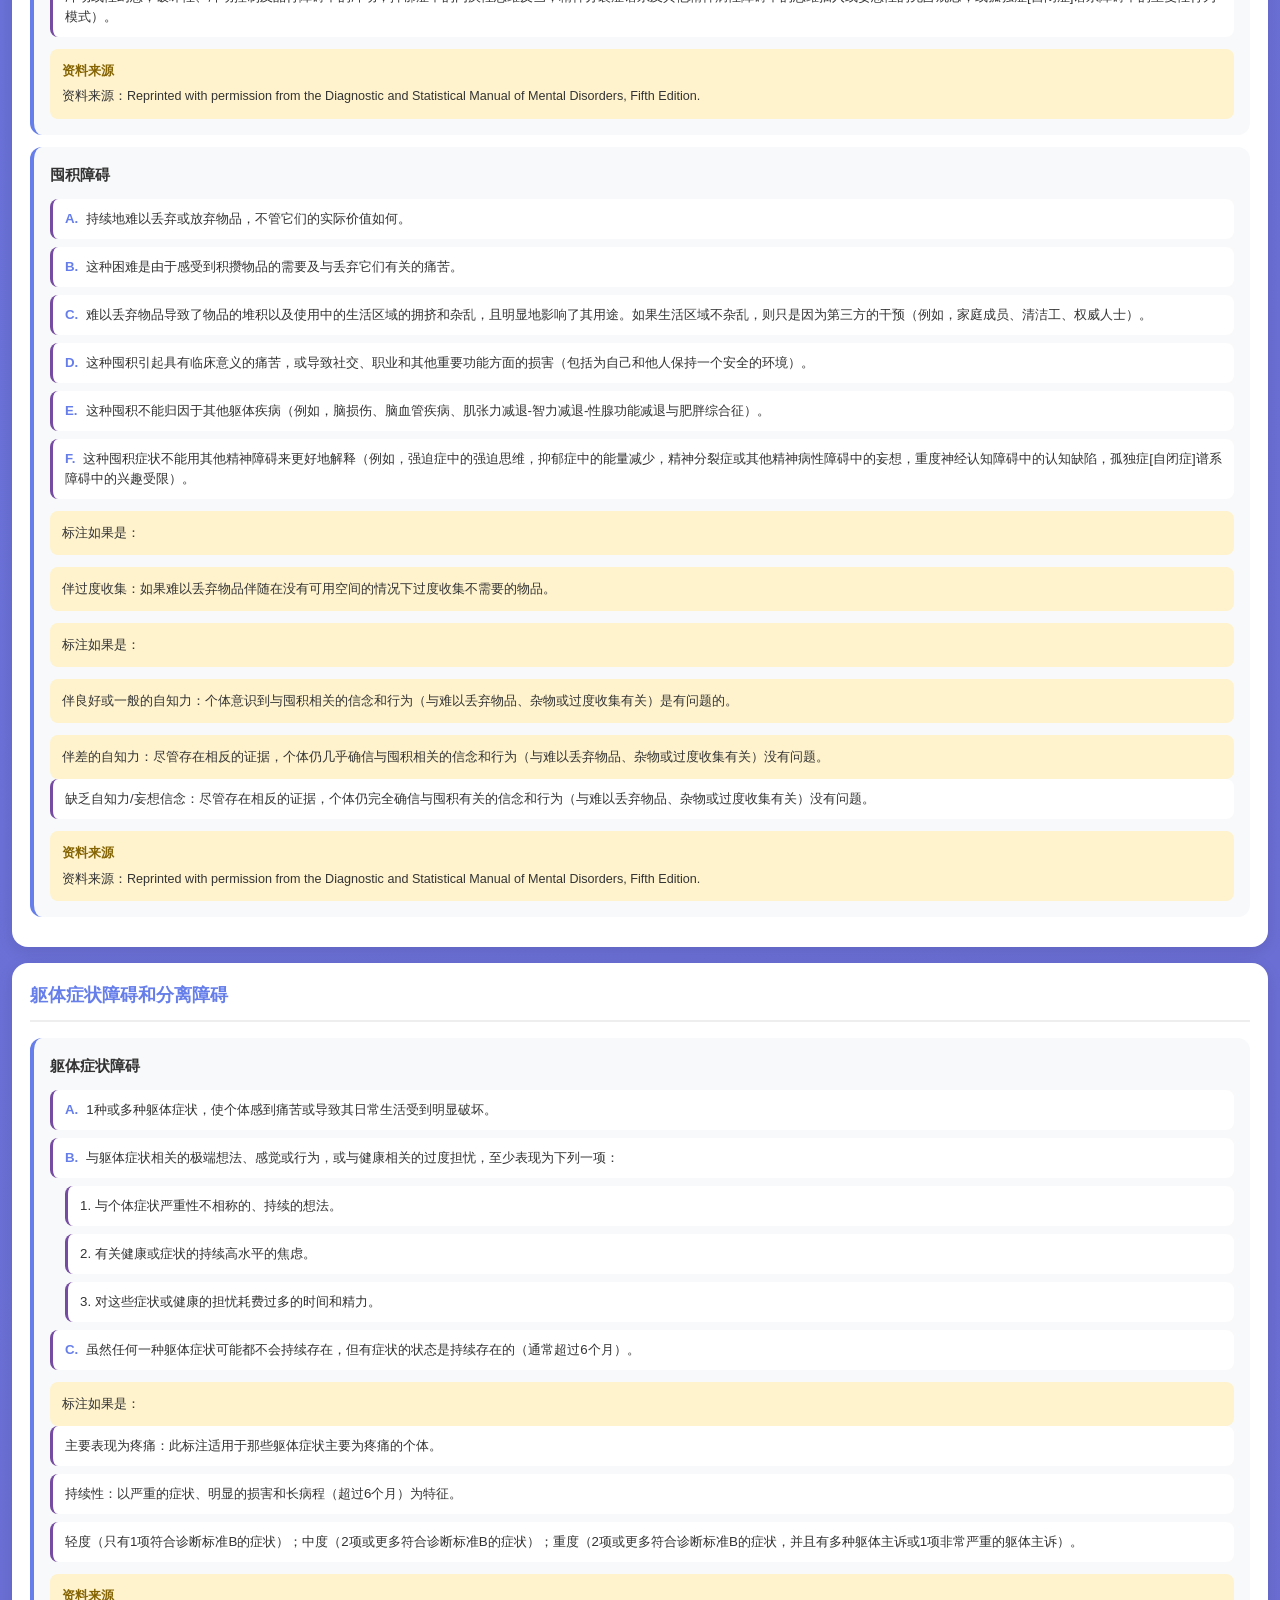
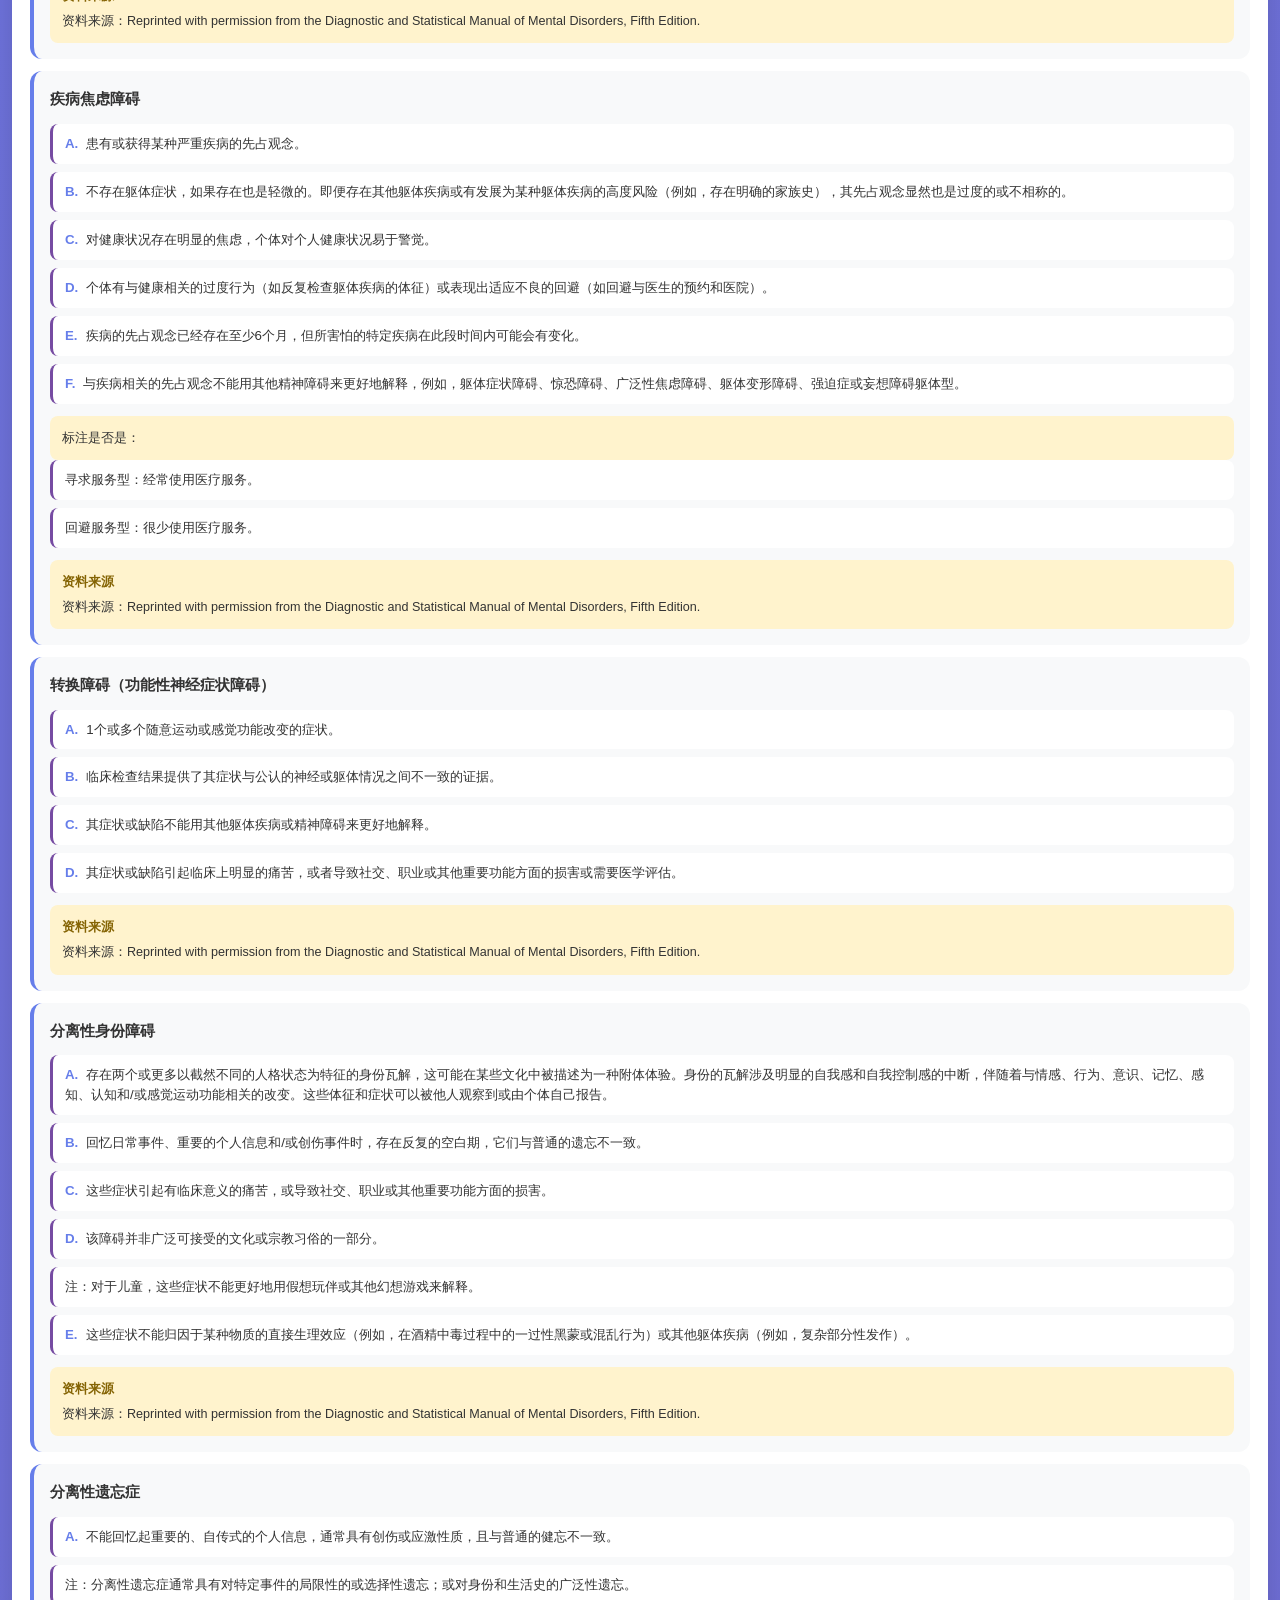
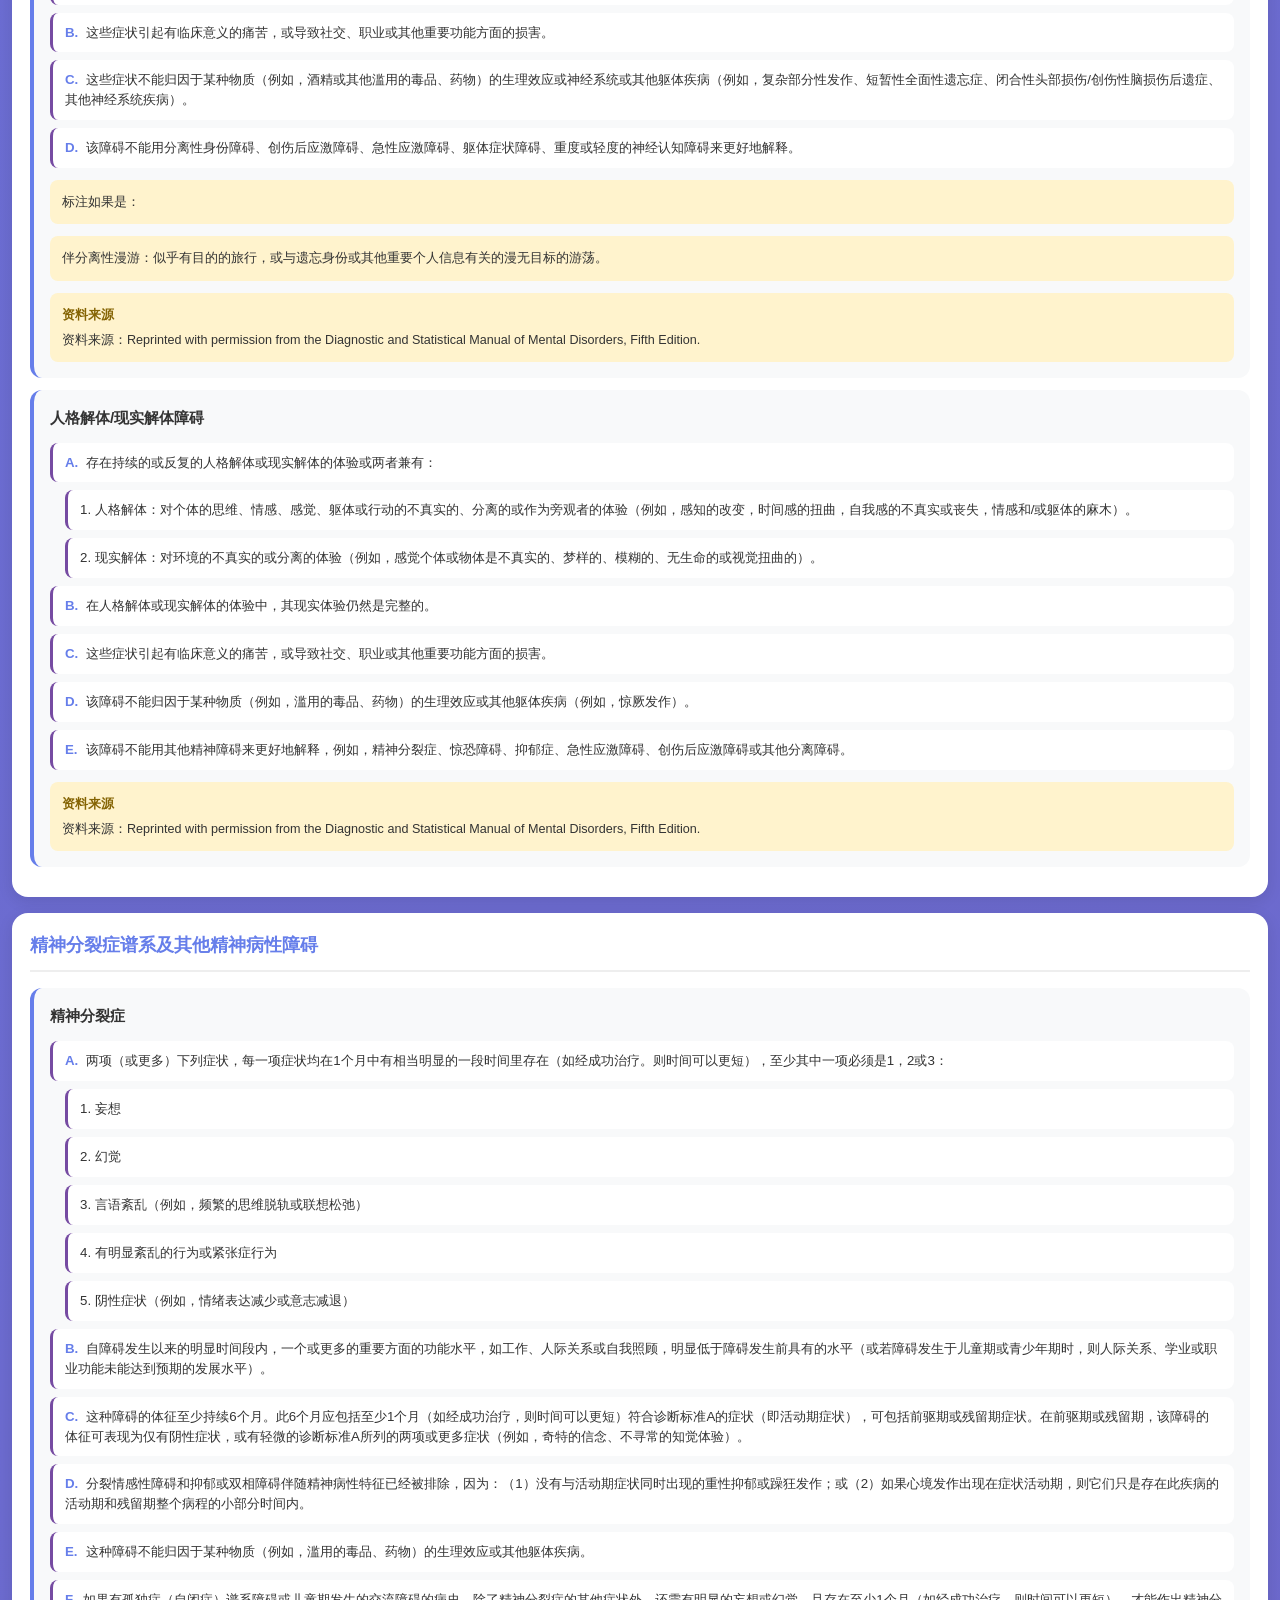
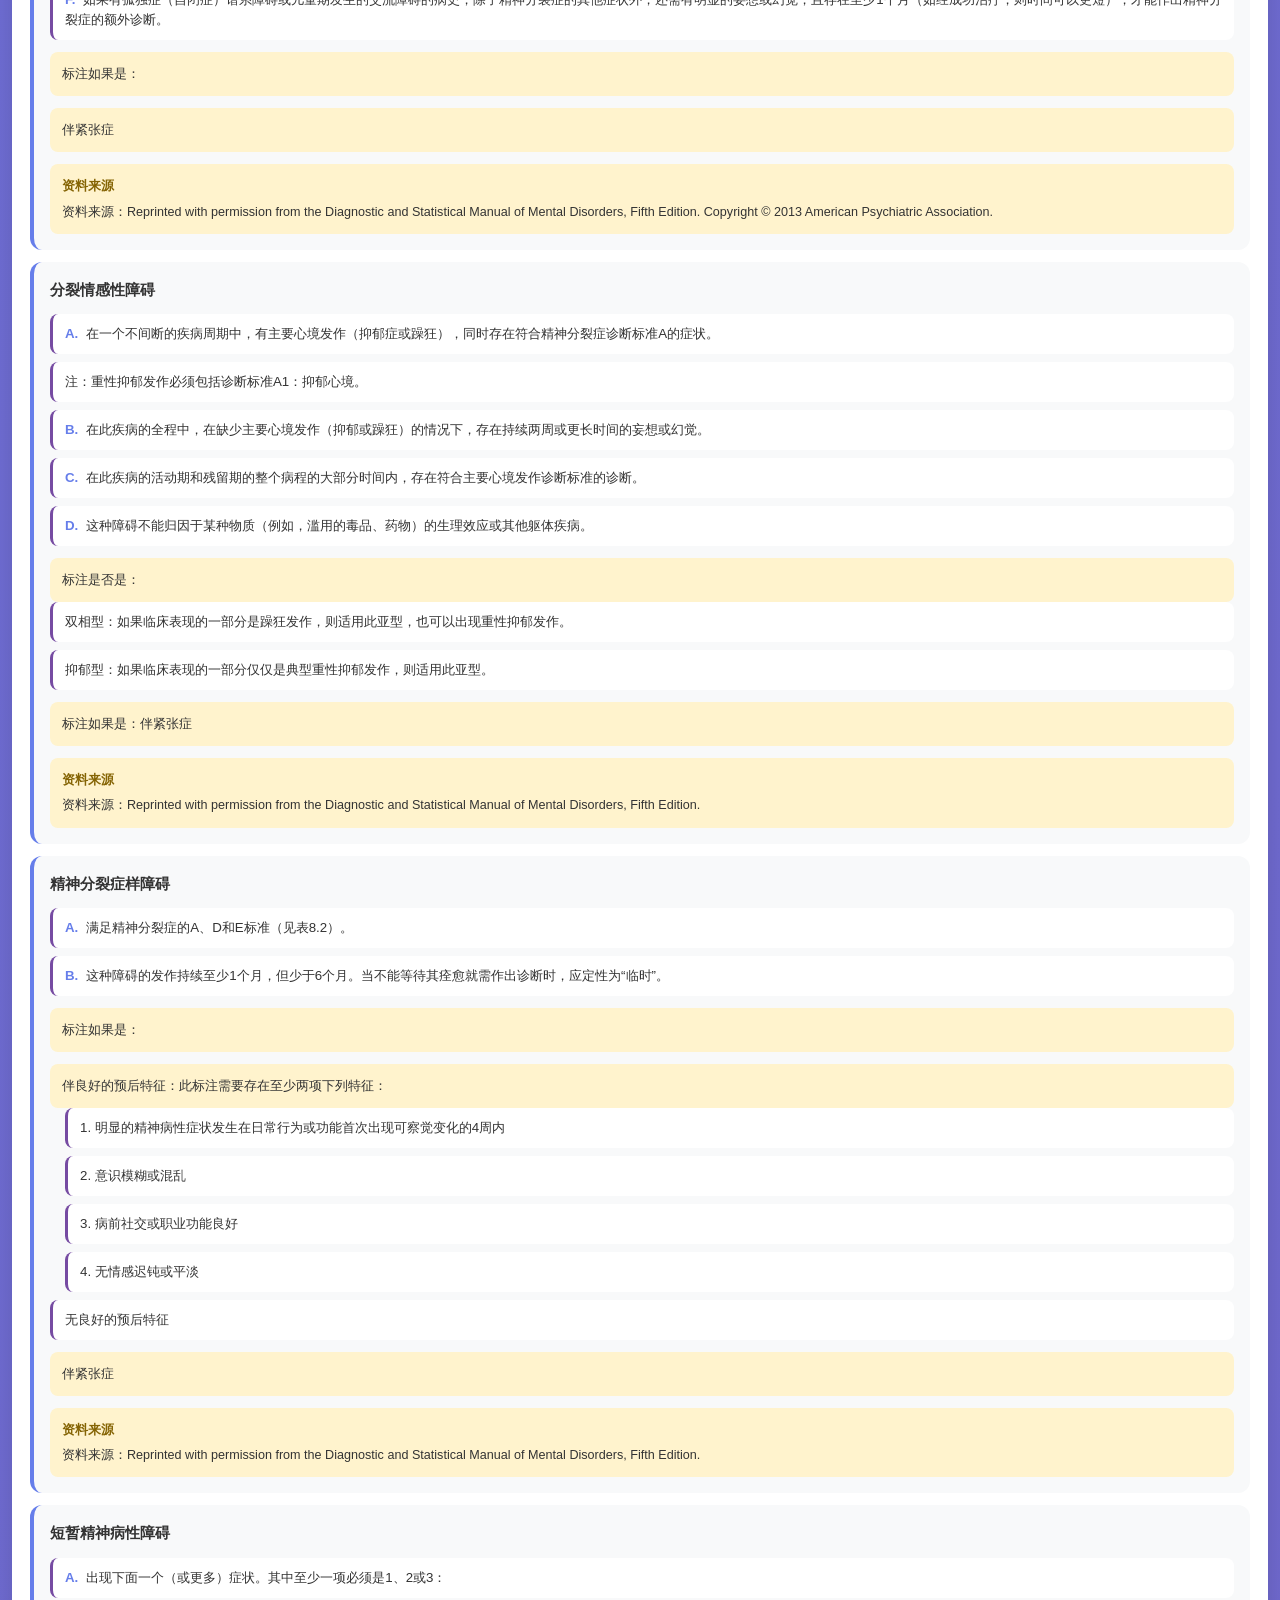
==== commit aee7ea17: "移动端优化：viewport适配、字体自适应、安全区域、触摸优化、点击展开/收起" ====
--- a/dsm5/index.html
+++ b/dsm5/index.html
@@ -2,112 +2,235 @@
 <html lang="zh-CN">
 <head>
     <meta charset="UTF-8">
-    <meta name="viewport" content="width=device-width, initial-scale=1.0">
+    <meta name="viewport" content="width=device-width, initial-scale=1.0, user-scalable=no, viewport-fit=cover">
+    <meta name="apple-mobile-web-app-capable" content="yes">
+    <meta name="apple-mobile-web-app-status-bar-style" content="black-translucent">
     <title>DSM-5 诊断标准速查手册</title>
     <style>
         * { margin: 0; padding: 0; box-sizing: border-box; }
+        html { 
+            font-size: 14px; 
+            -webkit-text-size-adjust: 100%;
+        }
         body {
-            font-family: -apple-system, BlinkMacSystemFont, "Segoe UI", Roboto, "Helvetica Neue", Arial, sans-serif;
+            font-family: -apple-system, BlinkMacSystemFont, "PingFang SC", "Hiragino Sans GB", "Microsoft YaHei", sans-serif;
             line-height: 1.6;
             color: #333;
             background: linear-gradient(135deg, #667eea 0%, #764ba2 100%);
             min-height: 100vh;
-            padding: 20px;
-        }
-        .container { max-width: 1200px; margin: 0 auto; }
+            min-height: -webkit-fill-available;
+            padding: 12px;
+            padding-bottom: calc(12px + env(safe-area-inset-bottom, 0px));
+        }
+        .container { 
+            max-width: 100%; 
+            margin: 0 auto; 
+        }
         header {
             text-align: center;
             color: white;
-            margin-bottom: 30px;
-            padding: 30px;
-            background: rgba(255,255,255,0.1);
-            border-radius: 20px;
+            margin-bottom: 16px;
+            padding: 20px 15px;
+            background: rgba(255,255,255,0.15);
+            border-radius: 16px;
             backdrop-filter: blur(10px);
-        }
-        h1 { font-size: 2.5em; margin-bottom: 10px; text-shadow: 2px 2px 4px rgba(0,0,0,0.3); }
-        .subtitle { font-size: 1.2em; opacity: 0.9; }
-        .search-box { margin: 20px auto; max-width: 500px; }
+            -webkit-backdrop-filter: blur(10px);
+        }
+        h1 { 
+            font-size: 1.6em; 
+            margin-bottom: 8px; 
+            text-shadow: 2px 2px 4px rgba(0,0,0,0.3);
+            font-weight: 700;
+        }
+        .subtitle { 
+            font-size: 0.9em; 
+            opacity: 0.9; 
+        }
+        .search-box { 
+            margin: 15px auto; 
+            max-width: 100%; 
+            padding: 0 5px;
+        }
         .search-box input {
             width: 100%;
-            padding: 15px 20px;
-            font-size: 16px;
+            padding: 12px 16px;
+            font-size: 15px;
             border: none;
             border-radius: 50px;
             outline: none;
             box-shadow: 0 4px 15px rgba(0,0,0,0.2);
-        }
-        .nav-tabs { display: flex; flex-wrap: wrap; justify-content: center; gap: 10px; margin-bottom: 30px; }
+            -webkit-appearance: none;
+        }
+        .search-box input:focus {
+            box-shadow: 0 4px 20px rgba(0,0,0,0.3);
+        }
+        .nav-tabs { 
+            display: flex; 
+            flex-wrap: wrap; 
+            justify-content: center; 
+            gap: 8px; 
+            margin-bottom: 16px; 
+            padding: 0 5px;
+        }
         .nav-tab {
+            padding: 8px 14px;
+            background: rgba(255,255,255,0.2);
+            color: white;
+            border: none;
+            border-radius: 20px;
+            cursor: pointer;
+            font-size: 13px;
+            transition: all 0.3s;
+            -webkit-tap-highlight-color: transparent;
+        }
+        .nav-tab:hover, .nav-tab.active { 
+            background: white; 
+            color: #667eea; 
+        }
+        .chapter-section {
+            background: white;
+            border-radius: 16px;
+            padding: 18px;
+            margin-bottom: 16px;
+            box-shadow: 0 4px 15px rgba(0,0,0,0.1);
+        }
+        .chapter-title {
+            font-size: 1.3em;
+            color: #667eea;
+            margin-bottom: 16px;
+            padding-bottom: 10px;
+            border-bottom: 2px solid #eee;
+            font-weight: 600;
+        }
+        .disorder-card {
+            background: #f8f9fa;
+            border-radius: 12px;
+            padding: 16px;
+            margin-bottom: 12px;
+            border-left: 4px solid #667eea;
+        }
+        .disorder-name {
+            font-size: 1.1em;
+            font-weight: bold;
+            color: #333;
+            margin-bottom: 12px;
+        }
+        .criteria-list { list-style: none; }
+        .criteria-item {
+            margin-bottom: 8px;
+            padding: 10px 12px;
+            background: white;
+            border-radius: 8px;
+            border-left: 3px solid #764ba2;
+            font-size: 0.95em;
+            line-height: 1.5;
+        }
+        .criteria-letter { 
+            font-weight: bold; 
+            color: #667eea; 
+            margin-right: 8px; 
+        }
+        .specifiers {
+            margin-top: 12px;
+            padding: 12px;
+            background: #fff3cd;
+            border-radius: 8px;
+            font-size: 0.9em;
+        }
+        .specifiers-title { 
+            font-weight: bold; 
+            color: #856404; 
+            margin-bottom: 5px; 
+        }
+        .stats { 
+            display: flex; 
+            justify-content: center; 
+            gap: 30px; 
+            margin: 15px 0; 
+            color: white; 
+        }
+        .stat-item { text-align: center; }
+        .stat-number { font-size: 1.8em; font-weight: bold; }
+        .stat-label { font-size: 0.85em; opacity: 0.9; }
+        footer { 
+            text-align: center; 
+            color: white; 
+            margin-top: 20px; 
+            padding: 15px; 
+            opacity: 0.8; 
+            font-size: 0.85em;
+        }
+        
+        /* 移动端适配 */
+        @media (max-width: 414px) {
+            html { font-size: 13px; }
+            h1 { font-size: 1.5em; }
+            .nav-tabs { gap: 6px; }
+            .nav-tab { padding: 7px 12px; font-size: 12px; }
+            .chapter-section { padding: 15px; }
+            .disorder-card { padding: 14px; }
+            .criteria-item { padding: 8px 10px; }
+        }
+        
+        @media (max-width: 375px) {
+            html { font-size: 12.5px; }
+            .nav-tab { padding: 6px 10px; font-size: 11.5px; }
+        }
+        
+        /* 触摸优化 */
+        @media (hover: none) {
+            .nav-tab:hover { background: rgba(255,255,255,0.2); color: white; }
+            .nav-tab.active:hover { background: white; color: #667eea; }
+        }
+        
+        /* 长文本换行优化 */
+        .criteria-item {
+            word-wrap: break-word;
+            overflow-wrap: break-word;
+            hyphens: auto;
+        }
+        
+        /* 固定底部导航 */
+        .bottom-nav {
+            position: fixed;
+            bottom: 0;
+            left: 0;
+            right: 0;
+            background: rgba(102, 126, 234, 0.95);
+            backdrop-filter: blur(10px);
+            -webkit-backdrop-filter: blur(10px);
+            padding: 10px 15px;
+            padding-bottom: calc(10px + env(safe-area-inset-bottom, 0px));
+            display: flex;
+            justify-content: center;
+            gap: 15px;
+            z-index: 100;
+        }
+        .bottom-btn {
             padding: 10px 20px;
             background: rgba(255,255,255,0.2);
             color: white;
             border: none;
             border-radius: 25px;
+            font-size: 14px;
             cursor: pointer;
-            font-size: 14px;
-            transition: all 0.3s;
-        }
-        .nav-tab:hover, .nav-tab.active { background: white; color: #667eea; }
-        .chapter-section {
+        }
+        .bottom-btn.active {
             background: white;
-            border-radius: 15px;
-            padding: 25px;
-            margin-bottom: 20px;
-            box-shadow: 0 4px 15px rgba(0,0,0,0.1);
-        }
-        .chapter-title {
-            font-size: 1.5em;
             color: #667eea;
-            margin-bottom: 20px;
-            padding-bottom: 10px;
-            border-bottom: 2px solid #eee;
-        }
-        .disorder-card {
-            background: #f8f9fa;
-            border-radius: 10px;
-            padding: 20px;
-            margin-bottom: 15px;
-            border-left: 4px solid #667eea;
-        }
-        .disorder-name {
-            font-size: 1.2em;
-            font-weight: bold;
-            color: #333;
-            margin-bottom: 15px;
-        }
-        .criteria-list { list-style: none; }
-        .criteria-item {
-            margin-bottom: 10px;
-            padding: 10px 15px;
-            background: white;
-            border-radius: 8px;
-            border-left: 3px solid #764ba2;
-        }
-        .criteria-letter { font-weight: bold; color: #667eea; margin-right: 10px; }
-        .specifiers {
-            margin-top: 15px;
-            padding: 15px;
-            background: #fff3cd;
-            border-radius: 8px;
-            font-size: 0.9em;
-        }
-        .specifiers-title { font-weight: bold; color: #856404; margin-bottom: 5px; }
-        .stats { display: flex; justify-content: center; gap: 30px; margin: 20px 0; color: white; }
-        .stat-item { text-align: center; }
-        .stat-number { font-size: 2em; font-weight: bold; }
-        .stat-label { font-size: 0.9em; opacity: 0.9; }
-        footer { text-align: center; color: white; margin-top: 30px; padding: 20px; opacity: 0.8; }
-        @media (max-width: 768px) {
-            h1 { font-size: 1.8em; }
-            .stats { flex-direction: column; gap: 15px; }
+        }
+        
+        /* 为底部导航留出空间 */
+        #content {
+            padding-bottom: 70px;
         }
     </style>
 </head>
 <body>
     <div class="container">
         <header>
-            <h1>DSM-5 诊断标准速查手册</h1>
-            <p class="subtitle">基于《变态心理学》第6版（DSM-5更新版）整理</p>
+            <h1>DSM-5 诊断标准速查</h1>
+            <p class="subtitle">基于《变态心理学》第6版整理</p>
             <div class="stats">
                 <div class="stat-item">
                     <div class="stat-number">46</div>
@@ -119,7 +242,7 @@
                 </div>
             </div>
             <div class="search-box">
-                <input type="text" id="searchInput" placeholder="🔍 搜索障碍名称...">
+                <input type="text" id="searchInput" placeholder="🔍 搜索障碍名称..." autocomplete="off">
             </div>
         </header>
         
@@ -146,22 +269,22 @@
                     <div class="disorder-name">惊恐障碍</div>
                     <div class="criteria-list">
 <div class="criteria-item"><span class="criteria-letter">A.</span>反复出现不可预期的惊恐发作，惊恐发作定义为突然发生的强烈的害怕或不适感，并在几分钟内达到峰值，发作期间出现下列4项及以上症状。（注：这种突然发生的惊恐可以出现在平静状态或焦虑状态。）</div>
-<div class="criteria-item" style="margin-left:20px;">1. 心悸、心慌或心率加速</div>
-<div class="criteria-item" style="margin-left:20px;">2. 出汗</div>
-<div class="criteria-item" style="margin-left:20px;">3. 震颤或发抖</div>
-<div class="criteria-item" style="margin-left:20px;">4. 气短或窒息感</div>
-<div class="criteria-item" style="margin-left:20px;">5. 哽噎感</div>
-<div class="criteria-item" style="margin-left:20px;">6. 胸痛或胸部不适</div>
-<div class="criteria-item" style="margin-left:20px;">7. 恶心或腹部不适</div>
-<div class="criteria-item" style="margin-left:20px;">8. 感到头昏、脚步不稳、头重脚轻或昏厥</div>
-<div class="criteria-item" style="margin-left:20px;">9. 发冷或发热感</div>
-<div class="criteria-item" style="margin-left:20px;">10. 皮肤感觉异常（麻木或针刺感）</div>
-<div class="criteria-item" style="margin-left:20px;">11. 现实解体（感觉不真实）或人格解体（感觉与自我脱离）</div>
-<div class="criteria-item" style="margin-left:20px;">12. 害怕失去控制或“发疯”</div>
-<div class="criteria-item" style="margin-left:20px;">13. 濒死感</div>
+<div class="criteria-item" style="margin-left:15px;">1. 心悸、心慌或心率加速</div>
+<div class="criteria-item" style="margin-left:15px;">2. 出汗</div>
+<div class="criteria-item" style="margin-left:15px;">3. 震颤或发抖</div>
+<div class="criteria-item" style="margin-left:15px;">4. 气短或窒息感</div>
+<div class="criteria-item" style="margin-left:15px;">5. 哽噎感</div>
+<div class="criteria-item" style="margin-left:15px;">6. 胸痛或胸部不适</div>
+<div class="criteria-item" style="margin-left:15px;">7. 恶心或腹部不适</div>
+<div class="criteria-item" style="margin-left:15px;">8. 感到头昏、脚步不稳、头重脚轻或昏厥</div>
+<div class="criteria-item" style="margin-left:15px;">9. 发冷或发热感</div>
+<div class="criteria-item" style="margin-left:15px;">10. 皮肤感觉异常（麻木或针刺感）</div>
+<div class="criteria-item" style="margin-left:15px;">11. 现实解体（感觉不真实）或人格解体（感觉与自我脱离）</div>
+<div class="criteria-item" style="margin-left:15px;">12. 害怕失去控制或“发疯”</div>
+<div class="criteria-item" style="margin-left:15px;">13. 濒死感</div>
 <div class="criteria-item"><span class="criteria-letter">B.</span>至少在1次发作之后，至少出现下列1-2种症状，并持续1个月或以上：</div>
-<div class="criteria-item" style="margin-left:20px;">1. 持续地担忧或担心再次的惊恐发作或其结果（例如，失去控制，心脏病发作，“发疯”）</div>
-<div class="criteria-item" style="margin-left:20px;">2. 在与惊恐发作相关的行为方面出现明显的不良变化（例如，设计某些行为以回避惊恐发作，如逃避锻炼或不熟悉的情境）</div>
+<div class="criteria-item" style="margin-left:15px;">1. 持续地担忧或担心再次的惊恐发作或其结果（例如，失去控制，心脏病发作，“发疯”）</div>
+<div class="criteria-item" style="margin-left:15px;">2. 在与惊恐发作相关的行为方面出现明显的不良变化（例如，设计某些行为以回避惊恐发作，如逃避锻炼或不熟悉的情境）</div>
 <div class="criteria-item"><span class="criteria-letter">C.</span>这种障碍不能归因为某种物质（例如，滥用的毒品、药物）的直接生理效应或其他躯体疾病（如甲状腺功能亢进、心肺疾病）。</div>
 <div class="criteria-item"><span class="criteria-letter">D.</span>这种障碍不能用其他精神障碍更好地解释（例如，在社交焦虑障碍中，惊恐发作的出现不只是对害怕的社会情境的反应；在特定恐怖症中，惊恐发作的出现不只是对有限的恐怖对象或情境的反应；在强迫症中，惊恐发作的出现不只是对强迫思维的反应；在创伤后应激障碍中，惊恐发作的出现不只是对创伤事件的提示物的反应；在或分离焦虑障碍中，惊恐发作的出现不只是对与依恋对象分离的反应）。</div>
 <div class="specifiers"><div class="specifiers-title">资料来源</div><p>资料来源：Reprinted with permission from the Diagnostic and Statistical Manual of Mental Disorders, Fifth Edition.</p></div>
@@ -186,12 +309,12 @@
 <div class="criteria-item"><span class="criteria-letter">G.</span>这种障碍不能用其他精神障碍的症状来更好地解释，包括与下列这些情况相联系的害怕、焦虑和回避：惊恐样症状或（如广场恐怖症中的）其他功能丧失症状；（如强迫症中的）与强迫思维有关的事物或情境；（如创伤后应激障碍中的）与创伤性事件相关的提示物；（如分离焦虑障碍中的）离家或离开依恋者；（如社交焦虑障碍中的）社交情境。</div>
 <div class="specifiers"><p>标注如果是：</p></div>
 <div class="criteria-item">根据恐惧刺激源编码：</div>
-<div class="criteria-item" style="margin-left:20px;">300.29（F40.218）动物型（例如，蜘蛛、昆虫、狗）。</div>
-<div class="criteria-item" style="margin-left:20px;">300.29（F40.228）自然环境型（例如，高处、暴风雨、水）。</div>
-<div class="criteria-item" style="margin-left:20px;">300.29（F40.23x）血液–注射–损伤型（例如，针头、侵入性医疗操作）。</div>
+<div class="criteria-item" style="margin-left:15px;">300.29（F40.218）动物型（例如，蜘蛛、昆虫、狗）。</div>
+<div class="criteria-item" style="margin-left:15px;">300.29（F40.228）自然环境型（例如，高处、暴风雨、水）。</div>
+<div class="criteria-item" style="margin-left:15px;">300.29（F40.23x）血液–注射–损伤型（例如，针头、侵入性医疗操作）。</div>
 <div class="specifiers"><p>编码备注：选择具体的ICD-10-CM编码如下：F40.230害怕血液；F40.231害怕注射和输液；F40.232害怕其他医疗服务；300.29（F40.233）害怕受伤。</p></div>
-<div class="criteria-item" style="margin-left:20px;">300.29（F40.248）情境型（例如，飞机、电梯、封闭空间）。</div>
-<div class="criteria-item" style="margin-left:20px;">300.29（F40.298）其他（例如，可能导致哽噎或呕吐的情况；儿童则可能表现为对巨响或化妆人物的恐惧）。</div>
+<div class="criteria-item" style="margin-left:15px;">300.29（F40.248）情境型（例如，飞机、电梯、封闭空间）。</div>
+<div class="criteria-item" style="margin-left:15px;">300.29（F40.298）其他（例如，可能导致哽噎或呕吐的情况；儿童则可能表现为对巨响或化妆人物的恐惧）。</div>
 <div class="specifiers"><p>编码备注：当存在超过一种恐惧刺激源时，需要列出所有适合的ICD-10-CM编码（例如，害怕蛇和飞行，其编码为F40.218特定恐怖症，动物型和F40.248特定恐怖症，情境型）。</p></div>
 <div class="specifiers"><div class="specifiers-title">资料来源</div><p>资料来源：Reprinted with permission from the Diagnostic and Statistical Manual of Mental Disorders , Fifth Edition, Copyright © 2013 American Psychiatric Association.</p></div>
 
@@ -202,42 +325,42 @@
                     <div class="disorder-name">创伤后应激障碍</div>
                     <div class="criteria-list">
 <div class="criteria-item"><span class="criteria-letter">A.</span>以下述1种（或多种）方式接触于实际的或被威胁的死亡、严重的伤害或性暴力：</div>
-<div class="criteria-item" style="margin-left:20px;">1. 直接经历创伤性事件。</div>
-<div class="criteria-item" style="margin-left:20px;">2. 亲眼目睹发生在他人身上的创伤性事件。</div>
-<div class="criteria-item" style="margin-left:20px;">3. 获悉亲密的家庭成员或朋友身上发生了创伤性事件。在实际的或被威胁死亡的案例中，创伤性事件必须是暴力的或意外的。</div>
-<div class="criteria-item" style="margin-left:20px;">4. 反复经历或极端暴露于创伤性事件的令人作呕的细节中（例如，急救员收集人体残骸；警察反复接触虐待儿童的细节）。</div>
+<div class="criteria-item" style="margin-left:15px;">1. 直接经历创伤性事件。</div>
+<div class="criteria-item" style="margin-left:15px;">2. 亲眼目睹发生在他人身上的创伤性事件。</div>
+<div class="criteria-item" style="margin-left:15px;">3. 获悉亲密的家庭成员或朋友身上发生了创伤性事件。在实际的或被威胁死亡的案例中，创伤性事件必须是暴力的或意外的。</div>
+<div class="criteria-item" style="margin-left:15px;">4. 反复经历或极端暴露于创伤性事件的令人作呕的细节中（例如，急救员收集人体残骸；警察反复接触虐待儿童的细节）。</div>
 <div class="criteria-item">注：诊断标准A4不适用于通过电子媒体、电视、电影或图片的接触，除非这种接触与工作相关。</div>
 <div class="criteria-item"><span class="criteria-letter">B.</span>在创伤性事件发生后，存在以下1个（或多个）与创伤性事件有关的闯入性症状：</div>
-<div class="criteria-item" style="margin-left:20px;">1. 创伤性事件反复的、非自愿的和闯入性的痛苦记忆。</div>
-<div class="criteria-item" style="margin-left:20px;">2. 反复做内容和/或情感与创伤性事件相关的痛苦的梦。</div>
-<div class="criteria-item" style="margin-left:20px;">3. 解离性反应（例如，闪回），个体的感觉或举动好像创伤性事件重复出现。（这种反应可能连续出现，最极端的表现是对目前的环境完全丧失意识。）</div>
-<div class="criteria-item" style="margin-left:20px;">4. 暴露于象征或类似创伤性事件某方面的内在或外在线索时，产生强烈或持久的心理痛苦。</div>
-<div class="criteria-item" style="margin-left:20px;">5. 对象征或类似创伤性事件某方面的内在或外在线索产生明显的生理反应。</div>
+<div class="criteria-item" style="margin-left:15px;">1. 创伤性事件反复的、非自愿的和闯入性的痛苦记忆。</div>
+<div class="criteria-item" style="margin-left:15px;">2. 反复做内容和/或情感与创伤性事件相关的痛苦的梦。</div>
+<div class="criteria-item" style="margin-left:15px;">3. 解离性反应（例如，闪回），个体的感觉或举动好像创伤性事件重复出现。（这种反应可能连续出现，最极端的表现是对目前的环境完全丧失意识。）</div>
+<div class="criteria-item" style="margin-left:15px;">4. 暴露于象征或类似创伤性事件某方面的内在或外在线索时，产生强烈或持久的心理痛苦。</div>
+<div class="criteria-item" style="margin-left:15px;">5. 对象征或类似创伤性事件某方面的内在或外在线索产生明显的生理反应。</div>
 <div class="criteria-item"><span class="criteria-letter">C.</span>创伤性事件后，开始持续回避与创伤性事件有关的刺激，具有以下1项或2项情况：</div>
-<div class="criteria-item" style="margin-left:20px;">1. 回避或努力回避关于创伤性事件或与其高度相关的痛苦记忆、想法或感觉。</div>
-<div class="criteria-item" style="margin-left:20px;">2. 回避或努力回避能够唤起关于创伤性事件或与其高度相关的痛苦记忆、想法或感觉的外部线索（人、地点、对话、活动、物体、情景）。</div>
+<div class="criteria-item" style="margin-left:15px;">1. 回避或努力回避关于创伤性事件或与其高度相关的痛苦记忆、想法或感觉。</div>
+<div class="criteria-item" style="margin-left:15px;">2. 回避或努力回避能够唤起关于创伤性事件或与其高度相关的痛苦记忆、想法或感觉的外部线索（人、地点、对话、活动、物体、情景）。</div>
 <div class="criteria-item"><span class="criteria-letter">D.</span>与创伤性事件有关的认知和心境方面的负性改变，在创伤性事件发生后开始或加剧，具有以下2项（或更多）情况：</div>
-<div class="criteria-item" style="margin-left:20px;">1. 无法记住创伤性事件的某个重要方面（通常是由于解离性遗忘症，而不是诸如脑损伤、酒精、毒品等其他因素所致）。</div>
-<div class="criteria-item" style="margin-left:20px;">2. 对自己、他人或世界持续夸大的负性信念和预期（例如，“我很坏”“没有人可以信任”“世界是绝对危险的”“我的整个精神系统永久性地毁坏了”）。</div>
-<div class="criteria-item" style="margin-left:20px;">3. 由于对创伤性事件的原因或结果持续性的认知歪曲，导致个体责备自己或他人。</div>
-<div class="criteria-item" style="margin-left:20px;">4. 持续性的负性情绪状态（例如，害怕、恐惧、愤怒、内疚、羞耻）。</div>
-<div class="criteria-item" style="margin-left:20px;">5. 明显地减少对重要活动的兴趣或参与。</div>
-<div class="criteria-item" style="margin-left:20px;">6. 与他人脱离或疏远的感觉。</div>
-<div class="criteria-item" style="margin-left:20px;">7. 持续地不能体验到正性情绪（例如，不能体验快乐、满足或爱的感觉）。</div>
+<div class="criteria-item" style="margin-left:15px;">1. 无法记住创伤性事件的某个重要方面（通常是由于解离性遗忘症，而不是诸如脑损伤、酒精、毒品等其他因素所致）。</div>
+<div class="criteria-item" style="margin-left:15px;">2. 对自己、他人或世界持续夸大的负性信念和预期（例如，“我很坏”“没有人可以信任”“世界是绝对危险的”“我的整个精神系统永久性地毁坏了”）。</div>
+<div class="criteria-item" style="margin-left:15px;">3. 由于对创伤性事件的原因或结果持续性的认知歪曲，导致个体责备自己或他人。</div>
+<div class="criteria-item" style="margin-left:15px;">4. 持续性的负性情绪状态（例如，害怕、恐惧、愤怒、内疚、羞耻）。</div>
+<div class="criteria-item" style="margin-left:15px;">5. 明显地减少对重要活动的兴趣或参与。</div>
+<div class="criteria-item" style="margin-left:15px;">6. 与他人脱离或疏远的感觉。</div>
+<div class="criteria-item" style="margin-left:15px;">7. 持续地不能体验到正性情绪（例如，不能体验快乐、满足或爱的感觉）。</div>
 <div class="criteria-item"><span class="criteria-letter">E.</span>与创伤性事件有关的警觉或反应性有明显的改变，在创伤性事件发生后开始或加剧，具有以下2项（或更多）情况：</div>
-<div class="criteria-item" style="margin-left:20px;">1. 激惹的行为和愤怒的爆发（在很少或没有挑衅的情况下），典型表现为对人或物体的言语或身体攻击。</div>
-<div class="criteria-item" style="margin-left:20px;">2. 不计后果或自我毁灭的行为。</div>
-<div class="criteria-item" style="margin-left:20px;">3. 高警觉。</div>
-<div class="criteria-item" style="margin-left:20px;">4. 过度的惊跳反应。</div>
-<div class="criteria-item" style="margin-left:20px;">5. 注意力问题。</div>
-<div class="criteria-item" style="margin-left:20px;">6. 睡眠障碍（例如，难以入睡或保持睡眠，或者休息不充分的睡眠）。</div>
+<div class="criteria-item" style="margin-left:15px;">1. 激惹的行为和愤怒的爆发（在很少或没有挑衅的情况下），典型表现为对人或物体的言语或身体攻击。</div>
+<div class="criteria-item" style="margin-left:15px;">2. 不计后果或自我毁灭的行为。</div>
+<div class="criteria-item" style="margin-left:15px;">3. 高警觉。</div>
+<div class="criteria-item" style="margin-left:15px;">4. 过度的惊跳反应。</div>
+<div class="criteria-item" style="margin-left:15px;">5. 注意力问题。</div>
+<div class="criteria-item" style="margin-left:15px;">6. 睡眠障碍（例如，难以入睡或保持睡眠，或者休息不充分的睡眠）。</div>
 <div class="criteria-item"><span class="criteria-letter">F.</span>这种障碍的持续时间（诊断标准B、C、D、E）超过1个月。</div>
 <div class="criteria-item"><span class="criteria-letter">G.</span>这种障碍引起临床上明显的痛苦，或导致社交、职业或其他重要功能方面的损害。</div>
 <div class="criteria-item"><span class="criteria-letter">H.</span>这种障碍不能归因于某种物质（如药物、酒精）的生理效应或其他躯体疾病。</div>
 <div class="specifiers"><p>标注是否是：</p></div>
 <div class="specifiers"><p>伴解离症状：个体的症状符合创伤后应激障碍的诊断标准。此外，作为对应激源的反应，个体经历了持续或反复的下列症状之一：</p></div>
-<div class="criteria-item" style="margin-left:20px;">1. 人格解体： 持续或反复地体验自己的精神过程或躯体脱离感，似乎自己是一个旁观者（例如，感觉身在梦中；感觉自我或身体的非现实感，或者感觉时间过得很慢）；</div>
-<div class="criteria-item" style="margin-left:20px;">2. 现实解体：持续或反复地体验到环境的不真实感（例如，个体感觉周围世界是虚幻的、如梦般的、遥远的或扭曲的）。</div>
+<div class="criteria-item" style="margin-left:15px;">1. 人格解体： 持续或反复地体验自己的精神过程或躯体脱离感，似乎自己是一个旁观者（例如，感觉身在梦中；感觉自我或身体的非现实感，或者感觉时间过得很慢）；</div>
+<div class="criteria-item" style="margin-left:15px;">2. 现实解体：持续或反复地体验到环境的不真实感（例如，个体感觉周围世界是虚幻的、如梦般的、遥远的或扭曲的）。</div>
 <div class="criteria-item">注：使用这一亚型，其解离症状不能归因于某种物质的生理效应（例如，一过性黑蒙，酒精中毒的行为）或其他躯体疾病（例如，复杂部分性发作癫痫）。</div>
 <div class="specifiers"><p>标注如果是：</p></div>
 <div class="specifiers"><p>伴延迟性表达：如果直到事件后至少6个月才符合全部诊断标准（尽管有一些症状可能是立即发生和表达的）。</p></div>
@@ -258,12 +381,12 @@
 <div class="criteria-item"><span class="criteria-letter">G.</span>这种障碍不能用其他精神障碍的症状来更好地解释，包括与下列这些情况相联系的害怕、焦虑和回避：惊恐样症状或（如广场恐怖症中的）其他功能丧失症状；（如强迫症中的）与强迫思维有关的事物或情境；（如创伤后应激障碍中的）与创伤性事件相关的提示物；（如分离焦虑障碍中的）离家或离开依恋者；（如社交焦虑障碍中的）社交情境。</div>
 <div class="specifiers"><p>标注如果是：</p></div>
 <div class="criteria-item">根据恐惧刺激源编码：</div>
-<div class="criteria-item" style="margin-left:20px;">300. 29（F40.218）动物型（例如，蜘蛛、昆虫、狗）。</div>
-<div class="criteria-item" style="margin-left:20px;">300. 29（F40.228）自然环境型（例如，高处、暴风雨、水）。</div>
-<div class="criteria-item" style="margin-left:20px;">300. 29（F40.23x）血液–注射–损伤型（例如，针头、侵入性医疗操作）。</div>
+<div class="criteria-item" style="margin-left:15px;">300. 29（F40.218）动物型（例如，蜘蛛、昆虫、狗）。</div>
+<div class="criteria-item" style="margin-left:15px;">300. 29（F40.228）自然环境型（例如，高处、暴风雨、水）。</div>
+<div class="criteria-item" style="margin-left:15px;">300. 29（F40.23x）血液–注射–损伤型（例如，针头、侵入性医疗操作）。</div>
 <div class="specifiers"><p>编码备注：选择具体的ICD-10-CM编码如下：F40.230害怕血液；F40.231害怕注射和输液；F40.232害怕其他医疗服务；300. 29（F40.233）害怕受伤。</p></div>
-<div class="criteria-item" style="margin-left:20px;">300. 29（F40.248）情境型（例如，飞机、电梯、封闭空间）。</div>
-<div class="criteria-item" style="margin-left:20px;">300. 29（F40.298）其他（例如，可能导致哽噎或呕吐的情况；儿童则可能表现为对巨响或化妆人物的恐惧）。</div>
+<div class="criteria-item" style="margin-left:15px;">300. 29（F40.248）情境型（例如，飞机、电梯、封闭空间）。</div>
+<div class="criteria-item" style="margin-left:15px;">300. 29（F40.298）其他（例如，可能导致哽噎或呕吐的情况；儿童则可能表现为对巨响或化妆人物的恐惧）。</div>
 <div class="specifiers"><p>编码备注：当存在超过一种恐惧刺激源时，需要列出所有适合的ICD-10-CM编码（例如，害怕蛇和飞行，其编码为F40.218特定恐怖症，动物型和F40.248特定恐怖症，情境型）。</p></div>
 <div class="specifiers"><div class="specifiers-title">资料来源</div><p>资料来源：Reprinted with permission from the Diagnostic and Statistical Manual of Mental Disorders, Fifth Edition, Copyright © 2013 American Psychiatric Association.</p></div>
 
@@ -295,23 +418,23 @@
                     <div class="criteria-list">
 <div class="criteria-item"><span class="criteria-letter">A.</span>反复出现不可预期的惊恐发作。一次惊恐发作是突然发生的强烈的害怕或不适感，并在几分钟内达到高峰，发作期间出现下列4项及以上症状。</div>
 <div class="criteria-item">注：这种突然发生的惊恐可以出现在平静状态或焦虑状态。</div>
-<div class="criteria-item" style="margin-left:20px;">1. 心悸、心慌或心率加速。</div>
-<div class="criteria-item" style="margin-left:20px;">2. 出汗。</div>
-<div class="criteria-item" style="margin-left:20px;">3. 震颤或发抖。</div>
-<div class="criteria-item" style="margin-left:20px;">4. 气短或窒息感。</div>
-<div class="criteria-item" style="margin-left:20px;">5. 哽噎感。</div>
-<div class="criteria-item" style="margin-left:20px;">6. 胸痛或胸部不适。</div>
-<div class="criteria-item" style="margin-left:20px;">7. 恶心或腹部不适。</div>
-<div class="criteria-item" style="margin-left:20px;">8. 感到头昏、脚步不稳、头重脚轻或昏厥。</div>
-<div class="criteria-item" style="margin-left:20px;">9. 发冷或发热感。</div>
-<div class="criteria-item" style="margin-left:20px;">10. 感觉异常（麻木或针刺感）。</div>
-<div class="criteria-item" style="margin-left:20px;">11. 现实解体（感觉不真实）或人格解体（感觉脱离了自己）。</div>
-<div class="criteria-item" style="margin-left:20px;">12. 害怕失去控制或“发疯”。</div>
-<div class="criteria-item" style="margin-left:20px;">13. 濒死感。</div>
+<div class="criteria-item" style="margin-left:15px;">1. 心悸、心慌或心率加速。</div>
+<div class="criteria-item" style="margin-left:15px;">2. 出汗。</div>
+<div class="criteria-item" style="margin-left:15px;">3. 震颤或发抖。</div>
+<div class="criteria-item" style="margin-left:15px;">4. 气短或窒息感。</div>
+<div class="criteria-item" style="margin-left:15px;">5. 哽噎感。</div>
+<div class="criteria-item" style="margin-left:15px;">6. 胸痛或胸部不适。</div>
+<div class="criteria-item" style="margin-left:15px;">7. 恶心或腹部不适。</div>
+<div class="criteria-item" style="margin-left:15px;">8. 感到头昏、脚步不稳、头重脚轻或昏厥。</div>
+<div class="criteria-item" style="margin-left:15px;">9. 发冷或发热感。</div>
+<div class="criteria-item" style="margin-left:15px;">10. 感觉异常（麻木或针刺感）。</div>
+<div class="criteria-item" style="margin-left:15px;">11. 现实解体（感觉不真实）或人格解体（感觉脱离了自己）。</div>
+<div class="criteria-item" style="margin-left:15px;">12. 害怕失去控制或“发疯”。</div>
+<div class="criteria-item" style="margin-left:15px;">13. 濒死感。</div>
 <div class="criteria-item">注：可能观察到与特定文化有关的症状（例如，耳鸣、颈部酸痛、头疼、无法控制的尖叫或哭喊），此类症状不可作为诊断所需的4个症状之一。</div>
 <div class="criteria-item"><span class="criteria-letter">B.</span>至少在1次发作之后，出现下列症状中的1 ～ 2种，且持续1个月（或更长）时间：</div>
-<div class="criteria-item" style="margin-left:20px;">1. 持续地担忧或担心再次的惊恐发作或及其结果（例如，失去控制、心脏病发作、“发疯”）。</div>
-<div class="criteria-item" style="margin-left:20px;">2. 在与惊恐发作相关的行为方面出现明显的不良变化（例如，设计某些行为以回避惊恐发作，如回避锻炼或回避不熟悉的情境）。</div>
+<div class="criteria-item" style="margin-left:15px;">1. 持续地担忧或担心再次的惊恐发作或及其结果（例如，失去控制、心脏病发作、“发疯”）。</div>
+<div class="criteria-item" style="margin-left:15px;">2. 在与惊恐发作相关的行为方面出现明显的不良变化（例如，设计某些行为以回避惊恐发作，如回避锻炼或回避不熟悉的情境）。</div>
 <div class="criteria-item"><span class="criteria-letter">C.</span>这种障碍不能归因于某种物质（例如，滥用的毒品、药物）的生理效应或其他躯体疾病（例如，甲状腺功能亢进、心肺疾病）。</div>
 <div class="criteria-item"><span class="criteria-letter">D.</span>这种障碍不能用其他精神障碍来更好地解释（例如，像社交焦虑障碍中，惊恐发作不仅出现于对害怕的社交情境的反应；像特定恐怖症中，惊恐发作不仅出现于对有限的恐惧对象或情境的反应；像强迫症中，惊恐发作不仅出现于对强迫思维的反应；像创伤后应激障碍中，惊恐发作不仅出现于对创伤性事件的提示物的反应；或像分离焦虑障碍中，惊恐发作不仅出现于对与依恋对象分离的反应）。</div>
 <div class="specifiers"><div class="specifiers-title">资料来源</div><p>资料来源：Reprinted with permission from the Diagnostic and Statistical Manual of Mental Disorders, Fifth Edition, Copyright © 2013 American Psychiatric Association.</p></div>
@@ -325,12 +448,12 @@
 <div class="criteria-item"><span class="criteria-letter">A.</span>在至少6个月的多数日子里，对于诸多事件或活动（例如，工作或学校表现），表现出过分的焦虑和担忧（忧虑性期望）。</div>
 <div class="criteria-item"><span class="criteria-letter">B.</span>个体难以控制这种担忧。</div>
 <div class="criteria-item"><span class="criteria-letter">C.</span>这种焦虑和担忧与下列6种症状中至少3种有关（在过去6个月中，至少一些症状在多数日子里存在）：</div>
-<div class="criteria-item" style="margin-left:20px;">1. 坐立不安或感到激动或紧张。</div>
-<div class="criteria-item" style="margin-left:20px;">2. 容易疲倦。</div>
-<div class="criteria-item" style="margin-left:20px;">3. 注意力难以集中或头脑一片空白。</div>
-<div class="criteria-item" style="margin-left:20px;">4. 易激惹。</div>
-<div class="criteria-item" style="margin-left:20px;">5. 肌肉紧张。</div>
-<div class="criteria-item" style="margin-left:20px;">6. 睡眠障碍（难以入睡或保持睡眠状态，或休息不充分、质量不满意的睡眠）。</div>
+<div class="criteria-item" style="margin-left:15px;">1. 坐立不安或感到激动或紧张。</div>
+<div class="criteria-item" style="margin-left:15px;">2. 容易疲倦。</div>
+<div class="criteria-item" style="margin-left:15px;">3. 注意力难以集中或头脑一片空白。</div>
+<div class="criteria-item" style="margin-left:15px;">4. 易激惹。</div>
+<div class="criteria-item" style="margin-left:15px;">5. 肌肉紧张。</div>
+<div class="criteria-item" style="margin-left:15px;">6. 睡眠障碍（难以入睡或保持睡眠状态，或休息不充分、质量不满意的睡眠）。</div>
 <div class="criteria-item"><span class="criteria-letter">D.</span>这种焦虑、担忧或躯体症状引起有临床意义的痛苦，或导致社交、职业或其他重要功能方面的损害。</div>
 <div class="criteria-item"><span class="criteria-letter">E.</span>这种障碍不能归因于某种物质（例如，滥用的毒品、药物）的生理效应或其他躯体疾病（例如，甲状腺功能亢进）。</div>
 <div class="criteria-item"><span class="criteria-letter">F.</span>这种障碍不能用其他精神障碍来更好地解释（例如，像惊恐障碍中的焦虑或担心发生惊恐发作，像社交焦虑障碍 [社交恐惧症] 中的负性评价，像强迫症中的被污染或其他强迫思维，像分离焦虑障碍中的与依恋对象的离别，像创伤后应激障碍中的创伤性事件的线索，像神经性厌食中的体重增加，像躯体症状障碍中的躯体不适，像躯体变形障碍中的感到外貌存在瑕疵，像疾病焦虑障碍中的感到有严重的疾病，或像精神分裂症或妄想障碍中的妄想信念的内容）。</div>
@@ -343,14 +466,14 @@
                     <div class="disorder-name">分离焦虑障碍</div>
                     <div class="criteria-list">
 <div class="criteria-item"><span class="criteria-letter">A.</span>个体与其依恋对象离别时，会产生与其发育阶段不相称的、过度的害怕或焦虑，至少符合以下表现中的3种：</div>
-<div class="criteria-item" style="margin-left:20px;">1. 当预期或经历与家庭或主要依恋对象离别时，产生反复的、过度的痛苦。</div>
-<div class="criteria-item" style="margin-left:20px;">2. 持续和过度地担心会失去主要依恋对象，或担心他们可能受到诸如疾病、受伤、灾难或死亡的伤害。</div>
-<div class="criteria-item" style="margin-left:20px;">3. 持续和过度地担心会经历导致与主要依恋对象离别的不幸事件（例如，走失、被绑架、事故、生病）。</div>
-<div class="criteria-item" style="margin-left:20px;">4. 因害怕离别，持续表现不愿或拒绝出门、离开家、去上学、去工作或去其他地方。</div>
-<div class="criteria-item" style="margin-left:20px;">5. 持续和过度害怕或不愿独处或不愿在家或其他场所与主要依恋对象不在一起。</div>
-<div class="criteria-item" style="margin-left:20px;">6. 持续地不愿或拒绝在家以外的地方睡觉或主要依恋对象不在身边时睡觉。</div>
-<div class="criteria-item" style="margin-left:20px;">7. 反复做内容与离别有关的噩梦。</div>
-<div class="criteria-item" style="margin-left:20px;">8. 当与主要依恋对象离别或预期离别时，反复地抱怨躯体性症状（例如，头疼、胃疼、恶心、呕吐）。</div>
+<div class="criteria-item" style="margin-left:15px;">1. 当预期或经历与家庭或主要依恋对象离别时，产生反复的、过度的痛苦。</div>
+<div class="criteria-item" style="margin-left:15px;">2. 持续和过度地担心会失去主要依恋对象，或担心他们可能受到诸如疾病、受伤、灾难或死亡的伤害。</div>
+<div class="criteria-item" style="margin-left:15px;">3. 持续和过度地担心会经历导致与主要依恋对象离别的不幸事件（例如，走失、被绑架、事故、生病）。</div>
+<div class="criteria-item" style="margin-left:15px;">4. 因害怕离别，持续表现不愿或拒绝出门、离开家、去上学、去工作或去其他地方。</div>
+<div class="criteria-item" style="margin-left:15px;">5. 持续和过度害怕或不愿独处或不愿在家或其他场所与主要依恋对象不在一起。</div>
+<div class="criteria-item" style="margin-left:15px;">6. 持续地不愿或拒绝在家以外的地方睡觉或主要依恋对象不在身边时睡觉。</div>
+<div class="criteria-item" style="margin-left:15px;">7. 反复做内容与离别有关的噩梦。</div>
+<div class="criteria-item" style="margin-left:15px;">8. 当与主要依恋对象离别或预期离别时，反复地抱怨躯体性症状（例如，头疼、胃疼、恶心、呕吐）。</div>
 <div class="criteria-item"><span class="criteria-letter">B.</span>这种害怕、焦虑或回避是持续性的，儿童和青少年至少持续4周，成年人则至少持续6个月。</div>
 <div class="criteria-item"><span class="criteria-letter">C.</span>这种障碍引起有临床意义的痛苦，或导致社交、学业、职业或其他重要功能方面的损害。</div>
 <div class="criteria-item"><span class="criteria-letter">D.</span>这种障碍不能用其他精神障碍来更好地解释，例如，像孤独症谱系障碍中的因不愿过度改变而导致拒绝离家，像精神病性障碍中的因妄想或幻觉而担忧分别，像广场恐怖症中的因没有一个信任的同伴陪伴而拒绝出门，像广泛性焦虑障碍中的担心疾病或伤害会降临到其他重要的人身上，或像疾病焦虑障碍中的担心会患病。</div>
@@ -363,11 +486,11 @@
                     <div class="disorder-name">强迫症</div>
                     <div class="criteria-list">
 <div class="criteria-item"><span class="criteria-letter">A.</span>具有强迫观念、强迫行为，或两者皆有。强迫观念被定义为以下（1）和（2）：</div>
-<div class="criteria-item" style="margin-left:20px;">1. 在该障碍的某些时间段，感受到反复的、持续性的、闯入性的和不必要的想法、冲动或表象，大多数个体会引起明显的焦虑或痛苦。</div>
-<div class="criteria-item" style="margin-left:20px;">2. 个体试图忽略或压抑此类想法、冲动或表象，或用其他一些想法或行为来中和它们（例如，通过某种强迫行为）。</div>
+<div class="criteria-item" style="margin-left:15px;">1. 在该障碍的某些时间段，感受到反复的、持续性的、闯入性的和不必要的想法、冲动或表象，大多数个体会引起明显的焦虑或痛苦。</div>
+<div class="criteria-item" style="margin-left:15px;">2. 个体试图忽略或压抑此类想法、冲动或表象，或用其他一些想法或行为来中和它们（例如，通过某种强迫行为）。</div>
 <div class="criteria-item">强迫行为被定义为以下（1）和（2）：</div>
-<div class="criteria-item" style="margin-left:20px;">1. 重复行为（例如，洗手、排序、检查）或精神活动（例如，祈祷、计数、反复默诵字词）。个体感到重复行为或精神活动是作为应对强迫观念或根据必须严格执行的规则而被迫执行的。</div>
-<div class="criteria-item" style="margin-left:20px;">2. 重复行为或精神活动的目的是防止或减少焦虑或痛苦，或防止某些可怕的事件或情境；然而，这些重复行为或精神活动与所设计的中和或预防的事件或情境缺乏现实的连接，或明显是过度的。</div>
+<div class="criteria-item" style="margin-left:15px;">1. 重复行为（例如，洗手、排序、检查）或精神活动（例如，祈祷、计数、反复默诵字词）。个体感到重复行为或精神活动是作为应对强迫观念或根据必须严格执行的规则而被迫执行的。</div>
+<div class="criteria-item" style="margin-left:15px;">2. 重复行为或精神活动的目的是防止或减少焦虑或痛苦，或防止某些可怕的事件或情境；然而，这些重复行为或精神活动与所设计的中和或预防的事件或情境缺乏现实的连接，或明显是过度的。</div>
 <div class="criteria-item"><span class="criteria-letter">B.</span>强迫观念或强迫行为是耗时的（例如，每天消耗1小时以上）或这些症状引起具有临床意义的痛苦，或导致社交、职业或其他重要功能方面的损害。</div>
 <div class="criteria-item"><span class="criteria-letter">C.</span>强迫症状不能归因于某种物质（例如，滥用的毒品、药物）的生理效应或其他躯体疾病。</div>
 <div class="criteria-item"><span class="criteria-letter">D.</span>该障碍不能用其他精神障碍的症状来更好地解释（例如，广泛性焦虑障碍中的过度担心，躯体变形障碍中的外貌先占观念，囤积障碍中的难以丢弃或放弃物品，拔毛癖[拔毛障碍]中的拔头发，抓痕[皮肤搔抓]障碍中的皮肤搔抓，刻板运动障碍中的刻板行为，进食障碍中的仪式化进食行为，物质相关及成瘾障碍中物质或赌博的先占观念，疾病焦虑障碍中患有某种疾病的先占观念，性欲倒错障碍中的性冲动或性幻想，破坏性、冲动控制及品行障碍中的冲动，抑郁症中的内疚性思维反刍，精神分裂症谱系及其他精神病性障碍中的思维插入或妄想性的先占观念，或孤独症[自闭症]谱系障碍中的重复性行为模式）。</div>
@@ -406,9 +529,9 @@
                     <div class="criteria-list">
 <div class="criteria-item"><span class="criteria-letter">A.</span>1种或多种躯体症状，使个体感到痛苦或导致其日常生活受到明显破坏。</div>
 <div class="criteria-item"><span class="criteria-letter">B.</span>与躯体症状相关的极端想法、感觉或行为，或与健康相关的过度担忧，至少表现为下列一项：</div>
-<div class="criteria-item" style="margin-left:20px;">1. 与个体症状严重性不相称的、持续的想法。</div>
-<div class="criteria-item" style="margin-left:20px;">2. 有关健康或症状的持续高水平的焦虑。</div>
-<div class="criteria-item" style="margin-left:20px;">3. 对这些症状或健康的担忧耗费过多的时间和精力。</div>
+<div class="criteria-item" style="margin-left:15px;">1. 与个体症状严重性不相称的、持续的想法。</div>
+<div class="criteria-item" style="margin-left:15px;">2. 有关健康或症状的持续高水平的焦虑。</div>
+<div class="criteria-item" style="margin-left:15px;">3. 对这些症状或健康的担忧耗费过多的时间和精力。</div>
 <div class="criteria-item"><span class="criteria-letter">C.</span>虽然任何一种躯体症状可能都不会持续存在，但有症状的状态是持续存在的（通常超过6个月）。</div>
 <div class="specifiers"><p>标注如果是：</p></div>
 <div class="criteria-item">主要表现为疼痛：此标注适用于那些躯体症状主要为疼痛的个体。</div>
@@ -481,8 +604,8 @@
                     <div class="disorder-name">人格解体/现实解体障碍</div>
                     <div class="criteria-list">
 <div class="criteria-item"><span class="criteria-letter">A.</span>存在持续的或反复的人格解体或现实解体的体验或两者兼有：</div>
-<div class="criteria-item" style="margin-left:20px;">1. 人格解体：对个体的思维、情感、感觉、躯体或行动的不真实的、分离的或作为旁观者的体验（例如，感知的改变，时间感的扭曲，自我感的不真实或丧失，情感和/或躯体的麻木）。</div>
-<div class="criteria-item" style="margin-left:20px;">2. 现实解体：对环境的不真实的或分离的体验（例如，感觉个体或物体是不真实的、梦样的、模糊的、无生命的或视觉扭曲的）。</div>
+<div class="criteria-item" style="margin-left:15px;">1. 人格解体：对个体的思维、情感、感觉、躯体或行动的不真实的、分离的或作为旁观者的体验（例如，感知的改变，时间感的扭曲，自我感的不真实或丧失，情感和/或躯体的麻木）。</div>
+<div class="criteria-item" style="margin-left:15px;">2. 现实解体：对环境的不真实的或分离的体验（例如，感觉个体或物体是不真实的、梦样的、模糊的、无生命的或视觉扭曲的）。</div>
 <div class="criteria-item"><span class="criteria-letter">B.</span>在人格解体或现实解体的体验中，其现实体验仍然是完整的。</div>
 <div class="criteria-item"><span class="criteria-letter">C.</span>这些症状引起有临床意义的痛苦，或导致社交、职业或其他重要功能方面的损害。</div>
 <div class="criteria-item"><span class="criteria-letter">D.</span>该障碍不能归因于某种物质（例如，滥用的毒品、药物）的生理效应或其他躯体疾病（例如，惊厥发作）。</div>
@@ -501,11 +624,11 @@
                     <div class="disorder-name">精神分裂症</div>
                     <div class="criteria-list">
 <div class="criteria-item"><span class="criteria-letter">A.</span>两项（或更多）下列症状，每一项症状均在1个月中有相当明显的一段时间里存在（如经成功治疗。则时间可以更短），至少其中一项必须是1，2或3：</div>
-<div class="criteria-item" style="margin-left:20px;">1. 妄想</div>
-<div class="criteria-item" style="margin-left:20px;">2. 幻觉</div>
-<div class="criteria-item" style="margin-left:20px;">3. 言语紊乱（例如，频繁的思维脱轨或联想松弛）</div>
-<div class="criteria-item" style="margin-left:20px;">4. 有明显紊乱的行为或紧张症行为</div>
-<div class="criteria-item" style="margin-left:20px;">5. 阴性症状（例如，情绪表达减少或意志减退）</div>
+<div class="criteria-item" style="margin-left:15px;">1. 妄想</div>
+<div class="criteria-item" style="margin-left:15px;">2. 幻觉</div>
+<div class="criteria-item" style="margin-left:15px;">3. 言语紊乱（例如，频繁的思维脱轨或联想松弛）</div>
+<div class="criteria-item" style="margin-left:15px;">4. 有明显紊乱的行为或紧张症行为</div>
+<div class="criteria-item" style="margin-left:15px;">5. 阴性症状（例如，情绪表达减少或意志减退）</div>
 <div class="criteria-item"><span class="criteria-letter">B.</span>自障碍发生以来的明显时间段内，一个或更多的重要方面的功能水平，如工作、人际关系或自我照顾，明显低于障碍发生前具有的水平（或若障碍发生于儿童期或青少年期时，则人际关系、学业或职业功能未能达到预期的发展水平）。</div>
 <div class="criteria-item"><span class="criteria-letter">C.</span>这种障碍的体征至少持续6个月。此6个月应包括至少1个月（如经成功治疗，则时间可以更短）符合诊断标准A的症状（即活动期症状），可包括前驱期或残留期症状。在前驱期或残留期，该障碍的体征可表现为仅有阴性症状，或有轻微的诊断标准A所列的两项或更多症状（例如，奇特的信念、不寻常的知觉体验）。</div>
 <div class="criteria-item"><span class="criteria-letter">D.</span>分裂情感性障碍和抑郁或双相障碍伴随精神病性特征已经被排除，因为：（1）没有与活动期症状同时出现的重性抑郁或躁狂发作；或（2）如果心境发作出现在症状活动期，则它们只是存在此疾病的活动期和残留期整个病程的小部分时间内。</div>
@@ -542,10 +665,10 @@
 <div class="criteria-item"><span class="criteria-letter">B.</span>这种障碍的发作持续至少1个月，但少于6个月。当不能等待其痊愈就需作出诊断时，应定性为“临时”。</div>
 <div class="specifiers"><p>标注如果是：</p></div>
 <div class="specifiers"><p>伴良好的预后特征：此标注需要存在至少两项下列特征：</p></div>
-<div class="criteria-item" style="margin-left:20px;">1. 明显的精神病性症状发生在日常行为或功能首次出现可察觉变化的4周内</div>
-<div class="criteria-item" style="margin-left:20px;">2. 意识模糊或混乱</div>
-<div class="criteria-item" style="margin-left:20px;">3. 病前社交或职业功能良好</div>
-<div class="criteria-item" style="margin-left:20px;">4. 无情感迟钝或平淡</div>
+<div class="criteria-item" style="margin-left:15px;">1. 明显的精神病性症状发生在日常行为或功能首次出现可察觉变化的4周内</div>
+<div class="criteria-item" style="margin-left:15px;">2. 意识模糊或混乱</div>
+<div class="criteria-item" style="margin-left:15px;">3. 病前社交或职业功能良好</div>
+<div class="criteria-item" style="margin-left:15px;">4. 无情感迟钝或平淡</div>
 <div class="criteria-item">无良好的预后特征</div>
 <div class="specifiers"><p>伴紧张症</p></div>
 <div class="specifiers"><div class="specifiers-title">资料来源</div><p>资料来源：Reprinted with permission from the Diagnostic and Statistical Manual of Mental Disorders, Fifth Edition.</p></div>
@@ -557,10 +680,10 @@
                     <div class="disorder-name">短暂精神病性障碍</div>
                     <div class="criteria-list">
 <div class="criteria-item"><span class="criteria-letter">A.</span>出现下面一个（或更多）症状。其中至少一项必须是1、2或3：</div>
-<div class="criteria-item" style="margin-left:20px;">1. 妄想</div>
-<div class="criteria-item" style="margin-left:20px;">2. 幻觉</div>
-<div class="criteria-item" style="margin-left:20px;">3. 言语紊乱（例如，频繁地思维脱轨或联想松弛）</div>
-<div class="criteria-item" style="margin-left:20px;">4. 极度紊乱的或紧张症的行为</div>
+<div class="criteria-item" style="margin-left:15px;">1. 妄想</div>
+<div class="criteria-item" style="margin-left:15px;">2. 幻觉</div>
+<div class="criteria-item" style="margin-left:15px;">3. 言语紊乱（例如，频繁地思维脱轨或联想松弛）</div>
+<div class="criteria-item" style="margin-left:15px;">4. 极度紊乱的或紧张症的行为</div>
 <div class="criteria-item">注：不包括文化认可的反应性症状。</div>
 <div class="criteria-item"><span class="criteria-letter">B.</span>这种障碍的发作持续至少1天，但少于1个月，最终能完全恢复到发病前的功能水平。</div>
 <div class="criteria-item"><span class="criteria-letter">C.</span>这种障碍不能更好地用抑郁症或双相障碍伴精神病性特征或其他精神病性障碍如精神分裂症或紧张症来解释，也不能归因于某种物质（例如，滥用的毒品、药物）的生理效应或其他躯体疾病。</div>
@@ -602,15 +725,15 @@
                     <div class="disorder-name">分裂型人格障碍</div>
                     <div class="criteria-list">
 <div class="criteria-item"><span class="criteria-letter">A.</span>一种社交和人际关系缺陷的普遍模式，明显特点是对亲密关系有强烈不适感，建立亲密关系的能力下降，且有认知或知觉的扭曲和古怪行为，起始于成年早期，存在于不同环境中，表现出下述症状中的5项或更多：</div>
-<div class="criteria-item" style="margin-left:20px;">1. 牵连观念（不包括关系妄想）。</div>
-<div class="criteria-item" style="margin-left:20px;">2. 影响行为的古怪信念或魔幻思维，与所在亚文化规范不一致（例如，迷信、相信千里眼、心灵感应或“第六感”；儿童和青少年，可表现为怪异的幻想或先占观念）。</div>
-<div class="criteria-item" style="margin-left:20px;">3. 不寻常的知觉体验，包括躯体错觉。</div>
-<div class="criteria-item" style="margin-left:20px;">4. 古怪的思维和言语（例如，模糊的、详尽的、隐喻的、繁琐的或刻板的）。</div>
-<div class="criteria-item" style="margin-left:20px;">5. 猜疑或偏执的想法。</div>
-<div class="criteria-item" style="margin-left:20px;">6. 不恰当的或受限制的情感。</div>
-<div class="criteria-item" style="margin-left:20px;">7. 行为或外表古怪、反常或怪异的。</div>
-<div class="criteria-item" style="margin-left:20px;">8. 除一级亲属外，缺少亲密的朋友或知己。</div>
-<div class="criteria-item" style="margin-left:20px;">9. 过度的社交焦虑，并不随着熟悉程度而减弱，倾向于与偏执的恐惧相关，而非对自己的负性判断。</div>
+<div class="criteria-item" style="margin-left:15px;">1. 牵连观念（不包括关系妄想）。</div>
+<div class="criteria-item" style="margin-left:15px;">2. 影响行为的古怪信念或魔幻思维，与所在亚文化规范不一致（例如，迷信、相信千里眼、心灵感应或“第六感”；儿童和青少年，可表现为怪异的幻想或先占观念）。</div>
+<div class="criteria-item" style="margin-left:15px;">3. 不寻常的知觉体验，包括躯体错觉。</div>
+<div class="criteria-item" style="margin-left:15px;">4. 古怪的思维和言语（例如，模糊的、详尽的、隐喻的、繁琐的或刻板的）。</div>
+<div class="criteria-item" style="margin-left:15px;">5. 猜疑或偏执的想法。</div>
+<div class="criteria-item" style="margin-left:15px;">6. 不恰当的或受限制的情感。</div>
+<div class="criteria-item" style="margin-left:15px;">7. 行为或外表古怪、反常或怪异的。</div>
+<div class="criteria-item" style="margin-left:15px;">8. 除一级亲属外，缺少亲密的朋友或知己。</div>
+<div class="criteria-item" style="margin-left:15px;">9. 过度的社交焦虑，并不随着熟悉程度而减弱，倾向于与偏执的恐惧相关，而非对自己的负性判断。</div>
 <div class="criteria-item"><span class="criteria-letter">B.</span>并不只出现在精神分裂症、伴精神病性特征的双相障碍或抑郁症、其他精神病性障碍或孤独症谱系障碍的病程中。</div>
 <div class="criteria-item">注：如在精神分裂症发生之前已符合此诊断标准，可加上“病前”，即“分裂型人格障碍（病前）”。</div>
 <div class="specifiers"><div class="specifiers-title">资料来源</div><p>资料来源：Reprinted with permission from the Diagnostic and Statistical Manual of Mental Disorders, Fifth Edition.</p></div>
@@ -627,7 +750,7 @@
                     <div class="disorder-name">注意缺陷/多动障碍</div>
                     <div class="criteria-list">
 <div class="criteria-item"><span class="criteria-letter">A.</span>一种持续的注意缺陷和/或多动—冲动的模式，妨碍了功能或发育，以下列（1）和/或（2）为特征：</div>
-<div class="criteria-item" style="margin-left:20px;">1. 注意缺陷：6项（或更多）的下列症状持续至少6个月，且达到了与发育水平不相符的程度，并直接负性地影响社会和学业/职业活动。</div>
+<div class="criteria-item" style="margin-left:15px;">1. 注意缺陷：6项（或更多）的下列症状持续至少6个月，且达到了与发育水平不相符的程度，并直接负性地影响社会和学业/职业活动。</div>
 <div class="criteria-item">注：这些症状不仅仅是对立行为、违拗、敌意的表现，或不能理解任务或指令。年龄较大的青少年和成年人（17岁及以上），至少需要符合下列症状中的5项。</div>
 <div class="criteria-item">a. 经常不能密切注意细节，或在学校功课、工作或其他活动中犯粗心的错误（例如，忽视或遗漏细节，作品不精确）。</div>
 <div class="criteria-item">b. 常常难以把注意力维持在任务或者游戏活动上（例如，在听课、对话或长篇阅读中难以保持专注）。</div>
@@ -638,7 +761,7 @@
 <div class="criteria-item">g. 经常丢失任务或活动所需的物品（例如，学校的材料、铅笔、书、工具、钱包、钥匙、文件、眼镜、手机）。</div>
 <div class="criteria-item">h. 常常容易被外界的刺激分心（对于年龄较大的青少年和成年人，可能包括不相关的想法）。</div>
 <div class="criteria-item">i. 在日常活动中常常忘记事情（例如，做家务、外出办事；对于年龄较大的青少年和成年人，则指回电话、付账单、约会）。</div>
-<div class="criteria-item" style="margin-left:20px;">2. 多动和冲动：6项（或更多）的下列症状持续至少6个月，且达到了与发育水平不相符的程度，并直接负性地影响了社会和学业/职业活动。</div>
+<div class="criteria-item" style="margin-left:15px;">2. 多动和冲动：6项（或更多）的下列症状持续至少6个月，且达到了与发育水平不相符的程度，并直接负性地影响了社会和学业/职业活动。</div>
 <div class="criteria-item">注：这些症状不仅仅是对立行为、违拗、敌意的表现，或不能理解任务或指令。年龄较大的青少年和成年人（17岁及以上），至少需要符合下列症状中的5项。</div>
 <div class="criteria-item">a. 手或脚经常有些小动作，或在座位上扭动。</div>
 <div class="criteria-item">b. 经常在被期待坐着的情景下擅自离开座位（例如，离开他或她在教室、办公室或其他工作场所，或者在其他情况下需要保持原位的位置）。</div>
@@ -666,14 +789,14 @@
                     <div class="disorder-name">孤独症谱系障碍</div>
                     <div class="criteria-list">
 <div class="criteria-item"><span class="criteria-letter">A.</span>在多种场所下，社会交往和社交互动方面存在持续性的缺陷，表现为目前或历史中的下列情况（以下为示范性举例，而非详尽列举；见DSM-5正文）：</div>
-<div class="criteria-item" style="margin-left:20px;">1. 社交情感互惠方面的缺陷；从异常的社交接触和不能正常地来回对话，到兴趣、情绪或情感分享的减少，或者不能启动或对社交互动做出回应。</div>
-<div class="criteria-item" style="margin-left:20px;">2. 在社交互动中使用非语言交流行为的缺陷，例如，从语言和非语言交流的整合困难，到异常的眼神接触和身体语言，到理解和使用手势方面的缺陷，或者到面部表情和非语言交流的完全缺失。</div>
-<div class="criteria-item" style="margin-left:20px;">3. 发展、维持和理解人际关系的缺陷，例如，从难以调整自己的行为以适应各种社交情境，到难以分享想象的游戏或交友困难，到对同伴缺乏兴趣。</div>
+<div class="criteria-item" style="margin-left:15px;">1. 社交情感互惠方面的缺陷；从异常的社交接触和不能正常地来回对话，到兴趣、情绪或情感分享的减少，或者不能启动或对社交互动做出回应。</div>
+<div class="criteria-item" style="margin-left:15px;">2. 在社交互动中使用非语言交流行为的缺陷，例如，从语言和非语言交流的整合困难，到异常的眼神接触和身体语言，到理解和使用手势方面的缺陷，或者到面部表情和非语言交流的完全缺失。</div>
+<div class="criteria-item" style="margin-left:15px;">3. 发展、维持和理解人际关系的缺陷，例如，从难以调整自己的行为以适应各种社交情境，到难以分享想象的游戏或交友困难，到对同伴缺乏兴趣。</div>
 <div class="criteria-item"><span class="criteria-letter">B.</span>受限的、重复的行为模式、兴趣或活动，表现为目前或历史上的至少下列2项情况（以下例子为示范性举例，而非全部列举；见DSM-5正文）：</div>
-<div class="criteria-item" style="margin-left:20px;">1. 刻板或重复的躯体运动、物体使用或言语（例如，简单的躯体刻板运动、摆放玩具或翻转物体、模仿言语、特殊短语）。</div>
-<div class="criteria-item" style="margin-left:20px;">2. 坚持相同性，缺乏弹性地固守常规或者仪式化的语言或非语言的行为模式（例如，对微小的改变极端痛苦、难以转变、僵化的思维模式、仪式化的问候、需要走相同的路线或每天吃同样的食物）。</div>
-<div class="criteria-item" style="margin-left:20px;">3. 高度受限的、固定的兴趣，其强度和专注度方面是异常的（例如，对不寻常物体的强烈依恋或先占观念，过度局限或持续的兴趣）。</div>
-<div class="criteria-item" style="margin-left:20px;">4. 对感觉输入的过度反应或反应不足，或在对环境的感受方面不同寻常的兴趣（例如，对疼痛/温度明显地漠不关心，对特定的声音或质地的不良反应，对物体过度地嗅或触摸，对光线或运动着迷）。</div>
+<div class="criteria-item" style="margin-left:15px;">1. 刻板或重复的躯体运动、物体使用或言语（例如，简单的躯体刻板运动、摆放玩具或翻转物体、模仿言语、特殊短语）。</div>
+<div class="criteria-item" style="margin-left:15px;">2. 坚持相同性，缺乏弹性地固守常规或者仪式化的语言或非语言的行为模式（例如，对微小的改变极端痛苦、难以转变、僵化的思维模式、仪式化的问候、需要走相同的路线或每天吃同样的食物）。</div>
+<div class="criteria-item" style="margin-left:15px;">3. 高度受限的、固定的兴趣，其强度和专注度方面是异常的（例如，对不寻常物体的强烈依恋或先占观念，过度局限或持续的兴趣）。</div>
+<div class="criteria-item" style="margin-left:15px;">4. 对感觉输入的过度反应或反应不足，或在对环境的感受方面不同寻常的兴趣（例如，对疼痛/温度明显地漠不关心，对特定的声音或质地的不良反应，对物体过度地嗅或触摸，对光线或运动着迷）。</div>
 <div class="criteria-item"><span class="criteria-letter">C.</span>症状必须存在于发育早期（但是，直到社交需求超过有限的能力时，缺陷可能才会完全表现出来，或可能被后天学会的策略所掩盖）。</div>
 <div class="criteria-item"><span class="criteria-letter">D.</span>这些症状造成社交、职业或目前其他重要功能方面的有明显临床意义的损害。</div>
 <div class="criteria-item"><span class="criteria-letter">E.</span>这些症状不能用智力障碍或全面发育迟缓来更好地解释。智力障碍和孤独症谱系障碍经常共同出现；做出孤独症谱系障碍和智力障碍的合并诊断时，其社会交往（标准A）必须低于预期的总体发育水平。</div>
@@ -699,12 +822,12 @@
                     <div class="disorder-name">特定学习障碍</div>
                     <div class="criteria-list">
 <div class="criteria-item"><span class="criteria-letter">A.</span>学习和使用学业技能的困难，如存在至少1项下列所示的症状，且持续至少6个月，尽管针对这些困难提供了干预措施：</div>
-<div class="criteria-item" style="margin-left:20px;">1. 不准确或缓慢而费力地读字（例如，读出单词时不正确或缓慢、犹豫、频繁地猜测，难以念出单词）。</div>
-<div class="criteria-item" style="margin-left:20px;">2. 难以理解所阅读内容的意思（例如，可以准确地读出文本但不能理解其顺序、关系、推论或更深层次的意义）。</div>
-<div class="criteria-item" style="margin-left:20px;">3. 拼写方面的困难（例如，可能添加、省略或替代元音或辅音）。</div>
-<div class="criteria-item" style="margin-left:20px;">4. 书面表达方面的困难（例如，在句子中犯下多种语法或标点符号的错误；段落组织差；书面表达的思想不清晰）。</div>
-<div class="criteria-item" style="margin-left:20px;">5. 难以掌握数字感、数字事实或计算（例如，数字理解能力差，不能区分数字的大小和关系；用手指加个位数而不是像同伴那样回忆数字事实；在算术计算中迷失，也可能转换步骤）。</div>
-<div class="criteria-item" style="margin-left:20px;">6. 数学推理方面的困难（例如，应用数学概念、事实或步骤去解决数量问题有严重困难）。</div>
+<div class="criteria-item" style="margin-left:15px;">1. 不准确或缓慢而费力地读字（例如，读出单词时不正确或缓慢、犹豫、频繁地猜测，难以念出单词）。</div>
+<div class="criteria-item" style="margin-left:15px;">2. 难以理解所阅读内容的意思（例如，可以准确地读出文本但不能理解其顺序、关系、推论或更深层次的意义）。</div>
+<div class="criteria-item" style="margin-left:15px;">3. 拼写方面的困难（例如，可能添加、省略或替代元音或辅音）。</div>
+<div class="criteria-item" style="margin-left:15px;">4. 书面表达方面的困难（例如，在句子中犯下多种语法或标点符号的错误；段落组织差；书面表达的思想不清晰）。</div>
+<div class="criteria-item" style="margin-left:15px;">5. 难以掌握数字感、数字事实或计算（例如，数字理解能力差，不能区分数字的大小和关系；用手指加个位数而不是像同伴那样回忆数字事实；在算术计算中迷失，也可能转换步骤）。</div>
+<div class="criteria-item" style="margin-left:15px;">6. 数学推理方面的困难（例如，应用数学概念、事实或步骤去解决数量问题有严重困难）。</div>
 <div class="criteria-item"><span class="criteria-letter">B.</span>受到影响的学业技能明显地、可量化地低于个体生理年龄的预期水平，明显地干扰了学业或职业表现或日常活动。技能损伤由单独进行的标准化成就测评和综合临床评估确认。对于17岁及以上的个体，关于损害性学习困难的病史记载可以代替标准化测评。</div>
 <div class="criteria-item"><span class="criteria-letter">C.</span>学习方面的困难开始于学龄期，但直到对那些受影响的学业技能的要求超过个体的有限能力时，才会完全表现出来（例如，在限时测验中，读或写冗长、复杂的报告并有严格的截止日期，过于沉重的学业负担）。</div>
 <div class="criteria-item"><span class="criteria-letter">D.</span>学习困难不能用智力障碍、未校正的视力或听力，其他精神或神经病性障碍、心理社会的逆境、对学业指导所用的语言不熟练，或不充分的教育指导来更好地解释。</div>
@@ -731,8 +854,8 @@
                     <div class="disorder-name">重度神经认知障碍（NCD）</div>
                     <div class="criteria-list">
 <div class="criteria-item"><span class="criteria-letter">A.</span>在一个或多个认知领域内（复杂的注意、执行功能、学习和记忆、语言、知觉运动或社会认知），与先前的表现水平相比存在明显的认知衰退，其证据基于：</div>
-<div class="criteria-item" style="margin-left:20px;">1. 个体、知情人或临床医生对认知功能存在明显下降的担心；</div>
-<div class="criteria-item" style="margin-left:20px;">2. 认知表现多方面受损，最好能用标准化的神经心理测评证实，若无则用另一个量化的临床评估证实。</div>
+<div class="criteria-item" style="margin-left:15px;">1. 个体、知情人或临床医生对认知功能存在明显下降的担心；</div>
+<div class="criteria-item" style="margin-left:15px;">2. 认知表现多方面受损，最好能用标准化的神经心理测评证实，若无则用另一个量化的临床评估证实。</div>
 <div class="criteria-item"><span class="criteria-letter">B.</span>认知缺陷干扰了日常活动的独立性（即最低限度而言，较为复杂的工具性日常生活活动需要帮助，如支付账单或管理药物）。</div>
 <div class="criteria-item"><span class="criteria-letter">C.</span>认知缺陷不仅仅发生在谵妄的背景下。</div>
 <div class="criteria-item"><span class="criteria-letter">D.</span>认知缺陷不能用其他精神障碍来更好地解释（例如，抑郁症、精神分裂症）。</div>
@@ -765,24 +888,24 @@
                     <div class="criteria-list">
 <div class="criteria-item"><span class="criteria-letter">A.</span>一种侵犯他人的基本权利或违反与年龄匹配的主要社会规范或规则的反复的、持续的行为模式，在过去的12个月内，表现为下列任意类别的15项标准中的至少3项，且在过去的6个月内存在下列标准中的至少1项：</div>
 <div class="criteria-item">攻击人和动物</div>
-<div class="criteria-item" style="margin-left:20px;">1. 经常欺负、威胁或恐吓他人。</div>
-<div class="criteria-item" style="margin-left:20px;">2. 经常引发打架。</div>
-<div class="criteria-item" style="margin-left:20px;">3. 曾对他人使用可能引起严重躯体伤害的武器（例如，棍棒、砖块、破碎的瓶子、刀、枪）。</div>
-<div class="criteria-item" style="margin-left:20px;">4. 曾残忍地伤害他人。</div>
-<div class="criteria-item" style="margin-left:20px;">5. 曾残忍地伤害动物。</div>
-<div class="criteria-item" style="margin-left:20px;">6. 曾当着受害者的面夺取（例如，抢劫、抢包、敲诈、持械抢劫）。</div>
-<div class="criteria-item" style="margin-left:20px;">7. 曾强迫他人与自己发生性行为。</div>
+<div class="criteria-item" style="margin-left:15px;">1. 经常欺负、威胁或恐吓他人。</div>
+<div class="criteria-item" style="margin-left:15px;">2. 经常引发打架。</div>
+<div class="criteria-item" style="margin-left:15px;">3. 曾对他人使用可能引起严重躯体伤害的武器（例如，棍棒、砖块、破碎的瓶子、刀、枪）。</div>
+<div class="criteria-item" style="margin-left:15px;">4. 曾残忍地伤害他人。</div>
+<div class="criteria-item" style="margin-left:15px;">5. 曾残忍地伤害动物。</div>
+<div class="criteria-item" style="margin-left:15px;">6. 曾当着受害者的面夺取（例如，抢劫、抢包、敲诈、持械抢劫）。</div>
+<div class="criteria-item" style="margin-left:15px;">7. 曾强迫他人与自己发生性行为。</div>
 <div class="criteria-item">破坏财产</div>
-<div class="criteria-item" style="margin-left:20px;">8. 曾故意纵火企图造成严重的损失。</div>
-<div class="criteria-item" style="margin-left:20px;">9. 曾蓄意破坏他人财产（不包括纵火）。</div>
+<div class="criteria-item" style="margin-left:15px;">8. 曾故意纵火企图造成严重的损失。</div>
+<div class="criteria-item" style="margin-left:15px;">9. 曾蓄意破坏他人财产（不包括纵火）。</div>
 <div class="criteria-item">欺诈或盗窃</div>
-<div class="criteria-item" style="margin-left:20px;">10. 曾破门闯入他人的房屋、建筑或汽车。</div>
-<div class="criteria-item" style="margin-left:20px;">11. 经常说谎以获得物品或好处或规避责任（即“哄骗”他人）。</div>
-<div class="criteria-item" style="margin-left:20px;">12. 曾盗窃值钱的物品，但没有当着受害者的面（例如，入店行窃，但没有破门而入；伪造）。</div>
+<div class="criteria-item" style="margin-left:15px;">10. 曾破门闯入他人的房屋、建筑或汽车。</div>
+<div class="criteria-item" style="margin-left:15px;">11. 经常说谎以获得物品或好处或规避责任（即“哄骗”他人）。</div>
+<div class="criteria-item" style="margin-left:15px;">12. 曾盗窃值钱的物品，但没有当着受害者的面（例如，入店行窃，但没有破门而入；伪造）。</div>
 <div class="criteria-item">严重违反规则</div>
-<div class="criteria-item" style="margin-left:20px;">13. 尽管父母禁止，仍经常夜不归宿，在13岁前开始。</div>
-<div class="criteria-item" style="margin-left:20px;">14. 生活在父母或父母的代理人家里时，曾至少2次离家出走在外过夜，或曾1次长时间不回家。</div>
-<div class="criteria-item" style="margin-left:20px;">15. 在13岁前开始经常逃学。</div>
+<div class="criteria-item" style="margin-left:15px;">13. 尽管父母禁止，仍经常夜不归宿，在13岁前开始。</div>
+<div class="criteria-item" style="margin-left:15px;">14. 生活在父母或父母的代理人家里时，曾至少2次离家出走在外过夜，或曾1次长时间不回家。</div>
+<div class="criteria-item" style="margin-left:15px;">15. 在13岁前开始经常逃学。</div>
 <div class="criteria-item"><span class="criteria-letter">B.</span>此行为障碍在社交、学业或职业功能方面引起有临床意义的损害。</div>
 <div class="criteria-item"><span class="criteria-letter">C.</span>如果个体的年龄为18岁或以上，则需不符合反社会型人格障碍的诊断标准。</div>
 <div class="specifiers"><div class="specifiers-title">资料来源</div><p>资料来源：Reprinted with permission from the Diagnostic and Statistical Manual of Mental Disorders, Fifth Edition.Copyright © 2013 American Psychiatric Association.</p></div>
@@ -795,16 +918,16 @@
                     <div class="criteria-list">
 <div class="criteria-item"><span class="criteria-letter">A.</span>一种愤怒/易激惹的心境，争辩/对抗的行为，或报复的模式，持续至少6个月，以下列任意类别中至少4项症状作为证据，并表现在与至少1个非同胞个体的互动中。</div>
 <div class="criteria-item">愤怒的/易激惹的心境</div>
-<div class="criteria-item" style="margin-left:20px;">1. 经常发脾气。</div>
-<div class="criteria-item" style="margin-left:20px;">2. 经常是敏感的或易被惹恼的。</div>
-<div class="criteria-item" style="margin-left:20px;">3. 经常是愤怒和怨恨的。</div>
+<div class="criteria-item" style="margin-left:15px;">1. 经常发脾气。</div>
+<div class="criteria-item" style="margin-left:15px;">2. 经常是敏感的或易被惹恼的。</div>
+<div class="criteria-item" style="margin-left:15px;">3. 经常是愤怒和怨恨的。</div>
 <div class="criteria-item">争辩/对抗的行为</div>
-<div class="criteria-item" style="margin-left:20px;">4. 经常与权威人士辩论，或儿童和青少年与成年人争辩。</div>
-<div class="criteria-item" style="margin-left:20px;">5. 经常主动地对抗或拒绝遵守权威人士或规则的要求。</div>
-<div class="criteria-item" style="margin-left:20px;">6. 经常故意惹恼他人。</div>
-<div class="criteria-item" style="margin-left:20px;">7. 自己有错误或不当行为却经常指责他人。</div>
+<div class="criteria-item" style="margin-left:15px;">4. 经常与权威人士辩论，或儿童和青少年与成年人争辩。</div>
+<div class="criteria-item" style="margin-left:15px;">5. 经常主动地对抗或拒绝遵守权威人士或规则的要求。</div>
+<div class="criteria-item" style="margin-left:15px;">6. 经常故意惹恼他人。</div>
+<div class="criteria-item" style="margin-left:15px;">7. 自己有错误或不当行为却经常指责他人。</div>
 <div class="criteria-item">报复</div>
-<div class="criteria-item" style="margin-left:20px;">8. 在过去的6个月内至少曾有2次是怀恨的或报复性的</div>
+<div class="criteria-item" style="margin-left:15px;">8. 在过去的6个月内至少曾有2次是怀恨的或报复性的</div>
 <div class="criteria-item">注：这些行为的持续性和频率应被用来区分那些在正常范围内的行为与有问题的行为。对于年龄小于5岁的儿童，此行为应出现在至少6个月内的大多数日子里，除非另有说明（诊断标准A8）。对于5岁或年龄更大的个体，此行为应每周至少出现1次，且持续至少6个月，除非另有说明（诊断标准A8）。这些频率方面的标准为定义症状所需的最低频率提供了指南，但其他因素也应考虑在内，如此行为的频率和强度是否超出了个体的发育水平、性别和文化的正常范围。</div>
 <div class="criteria-item"><span class="criteria-letter">B.</span>该行为障碍与个体或其身边的其他人（例如，家人、同伴、同事）的痛苦有关，或对社交、教育、职业或其他重要功能方面产生了负性影响。</div>
 <div class="criteria-item"><span class="criteria-letter">C.</span>此行为不仅仅出现在精神病性、物质使用、抑郁或双相障碍的病程中，并且，也不符合破坏性心境失调障碍的诊断标准。</div>
@@ -817,13 +940,13 @@
                     <div class="disorder-name">反社会型人格障碍</div>
                     <div class="criteria-list">
 <div class="criteria-item"><span class="criteria-letter">A.</span>一种无视和侵犯他人权利的普遍模式，始于15岁，表现为下列三项（或更多）症状：</div>
-<div class="criteria-item" style="margin-left:20px;">1. 不能遵守关于合法行为的社会规范，表现为反复做出会被逮捕的行为。</div>
-<div class="criteria-item" style="margin-left:20px;">2. 欺骗性，表现为反复撒谎、用假名，或为个人利益或享乐而欺诈他人。</div>
-<div class="criteria-item" style="margin-left:20px;">3. 冲动性或不能提前做出计划。</div>
-<div class="criteria-item" style="margin-left:20px;">4. 易激惹和攻击性，表现为反复的斗殴或攻击。</div>
-<div class="criteria-item" style="margin-left:20px;">5. 全然不顾自己或他人的安全。</div>
-<div class="criteria-item" style="margin-left:20px;">6. 一贯不负责任，表现为重复性地不能保持稳定的工作表现或履行经济义务。</div>
-<div class="criteria-item" style="margin-left:20px;">7. 缺乏懊悔之心，表现为做出伤害、虐待或偷窃他人的行为后不在乎，或将其合理化。</div>
+<div class="criteria-item" style="margin-left:15px;">1. 不能遵守关于合法行为的社会规范，表现为反复做出会被逮捕的行为。</div>
+<div class="criteria-item" style="margin-left:15px;">2. 欺骗性，表现为反复撒谎、用假名，或为个人利益或享乐而欺诈他人。</div>
+<div class="criteria-item" style="margin-left:15px;">3. 冲动性或不能提前做出计划。</div>
+<div class="criteria-item" style="margin-left:15px;">4. 易激惹和攻击性，表现为反复的斗殴或攻击。</div>
+<div class="criteria-item" style="margin-left:15px;">5. 全然不顾自己或他人的安全。</div>
+<div class="criteria-item" style="margin-left:15px;">6. 一贯不负责任，表现为重复性地不能保持稳定的工作表现或履行经济义务。</div>
+<div class="criteria-item" style="margin-left:15px;">7. 缺乏懊悔之心，表现为做出伤害、虐待或偷窃他人的行为后不在乎，或将其合理化。</div>
 <div class="criteria-item"><span class="criteria-letter">B.</span>个体至少18岁。</div>
 <div class="criteria-item"><span class="criteria-letter">C.</span>有证据表明品行障碍始于15岁前。</div>
 <div class="criteria-item"><span class="criteria-letter">D.</span>反社会行为并不仅仅出现在精神分裂症或双相障碍的病程内。</div>
@@ -836,8 +959,8 @@
                     <div class="disorder-name">间歇性暴怒障碍</div>
                     <div class="criteria-list">
 <div class="criteria-item"><span class="criteria-letter">A.</span>代表攻击性冲动控制失败的反复行为爆发，表现为下列两项之一：</div>
-<div class="criteria-item" style="margin-left:20px;">1. 言语攻击（例如，发脾气、言辞激烈的长篇大论、争论或吵架）或对财产、动物或他人的躯体攻击，持续三个月，平均每周出现两次。躯体性攻击没有导致财产的损坏或损毁，没有使动物或其他个体的身体受伤。</div>
-<div class="criteria-item" style="margin-left:20px;">2. 在12个月内有三次行为爆发破坏导致财产损坏或损毁，和/或导致动物或他人身体受伤的攻击。</div>
+<div class="criteria-item" style="margin-left:15px;">1. 言语攻击（例如，发脾气、言辞激烈的长篇大论、争论或吵架）或对财产、动物或他人的躯体攻击，持续三个月，平均每周出现两次。躯体性攻击没有导致财产的损坏或损毁，没有使动物或其他个体的身体受伤。</div>
+<div class="criteria-item" style="margin-left:15px;">2. 在12个月内有三次行为爆发破坏导致财产损坏或损毁，和/或导致动物或他人身体受伤的攻击。</div>
 <div class="criteria-item"><span class="criteria-letter">B.</span>反复爆发过程中所表现出的攻击性程度与受到的挑衅或任何心理社会的诱发应激源严重不成比例。</div>
 <div class="criteria-item"><span class="criteria-letter">C.</span>反复的攻击性爆发是非预谋的（即冲动的和/或基于愤怒的），而不是为了达到某些实际的目的（例如金钱、权利、恐吓）。</div>
 <div class="criteria-item"><span class="criteria-letter">D.</span>反复的攻击性爆发引起个体产生显著的痛苦，或导致职业或人际功能的损害，或者与财务或法律后果有关。</div>
@@ -872,8 +995,8 @@
                     <div class="disorder-name">神经性贪食症</div>
                     <div class="criteria-list">
 <div class="criteria-item"><span class="criteria-letter">A.</span>反复发作的暴食。暴食发作以下列2项为特征：</div>
-<div class="criteria-item" style="margin-left:20px;">1. 在一段固定的时间内（例如，在任意2小时内）进食，食物量明显大于大多数人在相似时间段内和相似场合下的进食量。</div>
-<div class="criteria-item" style="margin-left:20px;">2. 发作时感到无法控制进食（例如，感觉不能停止进食或控制进食品种或进食数量）。</div>
+<div class="criteria-item" style="margin-left:15px;">1. 在一段固定的时间内（例如，在任意2小时内）进食，食物量明显大于大多数人在相似时间段内和相似场合下的进食量。</div>
+<div class="criteria-item" style="margin-left:15px;">2. 发作时感到无法控制进食（例如，感觉不能停止进食或控制进食品种或进食数量）。</div>
 <div class="criteria-item"><span class="criteria-letter">B.</span>反复出现不恰当的代偿行为以预防体重增加，例如自我引吐，滥用泻药、利尿剂或其他药物，禁食或过度锻炼。</div>
 <div class="criteria-item"><span class="criteria-letter">C.</span>暴食和不恰当的代偿行为同时出现，并且出现频率维持在3个月内平均每周至少1次。</div>
 <div class="criteria-item"><span class="criteria-letter">D.</span>自我评价受到身体体型和体重的过度影响。</div>
@@ -887,14 +1010,14 @@
                     <div class="disorder-name">暴食障碍</div>
                     <div class="criteria-list">
 <div class="criteria-item"><span class="criteria-letter">A.</span>反复发作的暴食。暴食发作以下列2项为特征：</div>
-<div class="criteria-item" style="margin-left:20px;">1. 在一段固定的时间内（例如，在任意2小时内）进食，食物量明显大于大多数人在相似时间段内和相似场合下的进食量。</div>
-<div class="criteria-item" style="margin-left:20px;">2. 发作时感到无法控制进食（例如，感觉不能停止进食或控制进食品种或进食数量）。</div>
+<div class="criteria-item" style="margin-left:15px;">1. 在一段固定的时间内（例如，在任意2小时内）进食，食物量明显大于大多数人在相似时间段内和相似场合下的进食量。</div>
+<div class="criteria-item" style="margin-left:15px;">2. 发作时感到无法控制进食（例如，感觉不能停止进食或控制进食品种或进食数量）。</div>
 <div class="criteria-item"><span class="criteria-letter">B.</span>暴食发作与下列3项（或更多）有关：</div>
-<div class="criteria-item" style="margin-left:20px;">1. 进食比正常情况快得多。</div>
-<div class="criteria-item" style="margin-left:20px;">2. 进食直到撑得难受为止。</div>
-<div class="criteria-item" style="margin-left:20px;">3. 在没有感到身体饥饿时进食大量食物。</div>
-<div class="criteria-item" style="margin-left:20px;">4. 因进食过多感到尴尬而单独进食。</div>
-<div class="criteria-item" style="margin-left:20px;">5. 进食之后感到厌恶自己、抑郁或非常内疚。</div>
+<div class="criteria-item" style="margin-left:15px;">1. 进食比正常情况快得多。</div>
+<div class="criteria-item" style="margin-left:15px;">2. 进食直到撑得难受为止。</div>
+<div class="criteria-item" style="margin-left:15px;">3. 在没有感到身体饥饿时进食大量食物。</div>
+<div class="criteria-item" style="margin-left:15px;">4. 因进食过多感到尴尬而单独进食。</div>
+<div class="criteria-item" style="margin-left:15px;">5. 进食之后感到厌恶自己、抑郁或非常内疚。</div>
 <div class="criteria-item"><span class="criteria-letter">C.</span>对暴食感到显著的痛苦。</div>
 <div class="criteria-item"><span class="criteria-letter">D.</span>在3个月内平均每周至少出现1次暴食。</div>
 <div class="criteria-item"><span class="criteria-letter">E.</span>暴食与神经性贪食症中反复出现的不恰当的代偿行为无关，也并非仅仅出现在神经性贪食或神经性厌食的病程中。</div>
@@ -912,12 +1035,12 @@
                     <div class="disorder-name">青少年或成年人性别烦躁</div>
                     <div class="criteria-list">
 <div class="criteria-item"><span class="criteria-letter">A.</span>个体体验表达的性别与出生性别之间显著地不一致，持续至少6个月，表现为下列至少2项：</div>
-<div class="criteria-item" style="margin-left:20px;">1. 个体体验表达的性别与第一和/或第二性征之间明显地不一致（或在青少年早期，则为预期的第二性征）。</div>
-<div class="criteria-item" style="margin-left:20px;">2. 由于与体验表达的性别明显地不一致，因而产生去除自己的第一和/或第二性征的强烈欲望（或在青少年早期，防止预期的第二性征发育的欲望）。</div>
-<div class="criteria-item" style="margin-left:20px;">3. 对拥有另一种性别的第一和/或第二性征有着强烈的欲望。</div>
-<div class="criteria-item" style="margin-left:20px;">4. 成为另一种性别的强烈欲望（或与出生性别不同的某种替代性别）。</div>
-<div class="criteria-item" style="margin-left:20px;">5. 希望被视为另一种性别的强烈欲望（或与出生性别不同的某种替代性别）。</div>
-<div class="criteria-item" style="margin-left:20px;">6. 深信自己拥有另一种性别的典型感觉和反应（或与出生性别不同的某种替代性别）。</div>
+<div class="criteria-item" style="margin-left:15px;">1. 个体体验表达的性别与第一和/或第二性征之间明显地不一致（或在青少年早期，则为预期的第二性征）。</div>
+<div class="criteria-item" style="margin-left:15px;">2. 由于与体验表达的性别明显地不一致，因而产生去除自己的第一和/或第二性征的强烈欲望（或在青少年早期，防止预期的第二性征发育的欲望）。</div>
+<div class="criteria-item" style="margin-left:15px;">3. 对拥有另一种性别的第一和/或第二性征有着强烈的欲望。</div>
+<div class="criteria-item" style="margin-left:15px;">4. 成为另一种性别的强烈欲望（或与出生性别不同的某种替代性别）。</div>
+<div class="criteria-item" style="margin-left:15px;">5. 希望被视为另一种性别的强烈欲望（或与出生性别不同的某种替代性别）。</div>
+<div class="criteria-item" style="margin-left:15px;">6. 深信自己拥有另一种性别的典型感觉和反应（或与出生性别不同的某种替代性别）。</div>
 <div class="criteria-item"><span class="criteria-letter">B.</span>该疾病与有临床意义的痛苦或者社交、职业或其他重要功能方面的损害有关。</div>
 <div class="specifiers"><div class="specifiers-title">资料来源</div><p>资料来源：Reprinted with permission from the Diagnostic and Statistical Manual of Mental Disorders, Fifth Edition.</p></div>
 
@@ -933,15 +1056,15 @@
                     <div class="disorder-name">赌博障碍</div>
                     <div class="criteria-list">
 <div class="criteria-item"><span class="criteria-letter">A.</span>持久的和反复的有问题的赌博行为，引起有临床意义的损害或心理痛苦，个体在12个月内出现下列4项（或更多）特征：</div>
-<div class="criteria-item" style="margin-left:20px;">1. 需要加大赌注去赌博以实现期待的兴奋。</div>
-<div class="criteria-item" style="margin-left:20px;">2. 试图减少或停止赌博时，出现坐立不安或易激惹。</div>
-<div class="criteria-item" style="margin-left:20px;">3. 反复的失败的控制、减少或停止赌博的努力。</div>
-<div class="criteria-item" style="margin-left:20px;">4. 沉湎于赌博（例如，持久的重温过去赌博的出现，预测赌博结果或计划下一次赌博，想尽办法获得金钱去赌博）。</div>
-<div class="criteria-item" style="margin-left:20px;">5. 感到痛苦时经常赌博（例如，无助、内疚、焦虑、抑郁）。</div>
-<div class="criteria-item" style="margin-left:20px;">6. 赌博输钱之后，经常在另一天返回去想赢回来（“追回”损失）。</div>
-<div class="criteria-item" style="margin-left:20px;">7. 对参与赌博的程度撒谎。</div>
-<div class="criteria-item" style="margin-left:20px;">8. 因为赌博而已经损害或失去一个重要的关系、工作或者教育或事业机会。</div>
-<div class="criteria-item" style="margin-left:20px;">9. 依靠他人提供金钱来缓解赌博造成的严重财务状况。</div>
+<div class="criteria-item" style="margin-left:15px;">1. 需要加大赌注去赌博以实现期待的兴奋。</div>
+<div class="criteria-item" style="margin-left:15px;">2. 试图减少或停止赌博时，出现坐立不安或易激惹。</div>
+<div class="criteria-item" style="margin-left:15px;">3. 反复的失败的控制、减少或停止赌博的努力。</div>
+<div class="criteria-item" style="margin-left:15px;">4. 沉湎于赌博（例如，持久的重温过去赌博的出现，预测赌博结果或计划下一次赌博，想尽办法获得金钱去赌博）。</div>
+<div class="criteria-item" style="margin-left:15px;">5. 感到痛苦时经常赌博（例如，无助、内疚、焦虑、抑郁）。</div>
+<div class="criteria-item" style="margin-left:15px;">6. 赌博输钱之后，经常在另一天返回去想赢回来（“追回”损失）。</div>
+<div class="criteria-item" style="margin-left:15px;">7. 对参与赌博的程度撒谎。</div>
+<div class="criteria-item" style="margin-left:15px;">8. 因为赌博而已经损害或失去一个重要的关系、工作或者教育或事业机会。</div>
+<div class="criteria-item" style="margin-left:15px;">9. 依靠他人提供金钱来缓解赌博造成的严重财务状况。</div>
 <div class="criteria-item"><span class="criteria-letter">B.</span>赌博行为不能用躁狂发作来更好地解释。</div>
 <div class="specifiers"><p>标注如果是：</p></div>
 <div class="criteria-item">阵发性：符合诊断标准超过1次以上，在赌博障碍发作之间，其症状至少有几个月的时间是减轻的。</div>
@@ -961,9 +1084,9 @@
                     <div class="disorder-name">失眠障碍</div>
                     <div class="criteria-list">
 <div class="criteria-item"><span class="criteria-letter">A.</span>主诉对睡眠数量或质量不满意，并伴有下列1项（或更多）症状：</div>
-<div class="criteria-item" style="margin-left:20px;">1. 入睡困难。（儿童可能表现为在没有照料者干预下的情况下入睡困难。）</div>
-<div class="criteria-item" style="margin-left:20px;">2. 睡眠维持困难，其特征表现为频繁地觉醒或醒后再入睡困难。（儿童可能表现为在没有照料者干预的情况下再入睡困难。）</div>
-<div class="criteria-item" style="margin-left:20px;">3. 早醒，且不能再入睡。</div>
+<div class="criteria-item" style="margin-left:15px;">1. 入睡困难。（儿童可能表现为在没有照料者干预下的情况下入睡困难。）</div>
+<div class="criteria-item" style="margin-left:15px;">2. 睡眠维持困难，其特征表现为频繁地觉醒或醒后再入睡困难。（儿童可能表现为在没有照料者干预的情况下再入睡困难。）</div>
+<div class="criteria-item" style="margin-left:15px;">3. 早醒，且不能再入睡。</div>
 <div class="criteria-item"><span class="criteria-letter">B.</span>睡眠紊乱引起显著临床意义上的痛苦，或导致社交、职业、教育、学业、行为或其他重要功能的损害。</div>
 <div class="criteria-item"><span class="criteria-letter">C.</span>每周至少出现3晚睡眠困难。</div>
 <div class="criteria-item"><span class="criteria-letter">D.</span>至少3个月存在睡眠困难。</div>
@@ -984,9 +1107,9 @@
                     <div class="disorder-name">嗜睡障碍</div>
                     <div class="criteria-list">
 <div class="criteria-item"><span class="criteria-letter">A.</span>尽管主要睡眠周期持续至少7小时，依然自我报告过度困倦（嗜睡），至少有下列1项症状:</div>
-<div class="criteria-item" style="margin-left:20px;">1. 在同一天内反复睡眠或陷入睡眠之中。</div>
-<div class="criteria-item" style="margin-left:20px;">2. 每天的主要睡眠周期延长至9小时以上，且为非恢复性的（即不能恢复精神）。</div>
-<div class="criteria-item" style="margin-left:20px;">3. 突然觉醒后难以完全清醒。</div>
+<div class="criteria-item" style="margin-left:15px;">1. 在同一天内反复睡眠或陷入睡眠之中。</div>
+<div class="criteria-item" style="margin-left:15px;">2. 每天的主要睡眠周期延长至9小时以上，且为非恢复性的（即不能恢复精神）。</div>
+<div class="criteria-item" style="margin-left:15px;">3. 突然觉醒后难以完全清醒。</div>
 <div class="criteria-item"><span class="criteria-letter">B.</span>嗜睡每周至少出现3次，持续至少3个月。</div>
 <div class="criteria-item"><span class="criteria-letter">C.</span>嗜睡伴有显著的痛苦，或导致认知、社交、职业或其他重要功能的损害。</div>
 <div class="criteria-item"><span class="criteria-letter">D.</span>嗜睡不能更好地用另一种睡眠障碍来解释，也不仅仅出现在另一种睡眠障碍的病程中（例如，发作性睡病、与呼吸相关的睡眠障碍、昼夜节律睡眠–觉醒障碍或睡眠异态）。</div>
@@ -1002,11 +1125,11 @@
                     <div class="criteria-list">
 <div class="criteria-item"><span class="criteria-letter">A.</span>在同一天内反复地抑制不住地需要睡眠、陷入睡眠或打盹。在过去3个月内每周必须出现至少3次。</div>
 <div class="criteria-item"><span class="criteria-letter">B.</span>存在下列至少1项：</div>
-<div class="criteria-item" style="margin-left:20px;">1. 猝倒发作，定义为（a）或（b），每月至少出现几次：</div>
+<div class="criteria-item" style="margin-left:15px;">1. 猝倒发作，定义为（a）或（b），每月至少出现几次：</div>
 <div class="criteria-item">a. 长期患病的个体中，短暂（数秒到数分钟）发作性双侧肌张力丧失，但维持意识清醒状态，可由大笑或开玩笑诱发。</div>
 <div class="criteria-item">b. 儿童或个体在起病的6个月内，无意识地扮鬼脸或下颌张开发作，伴吐舌或全面张力减退，且无任何明显的情绪诱因。</div>
-<div class="criteria-item" style="margin-left:20px;">2. 下丘脑分泌素缺乏，采用脑脊液（CSF）测量下丘脑分泌素–1的免疫反应值（使用相同的测定法，小于或等于健康受试者三分之一的数值，或者小于或等于110皮克/毫升）。脑脊液的下丘脑分泌素–1测试水平低，不能是在急性脑损伤、炎症反应或感染的背景下观察到的。</div>
-<div class="criteria-item" style="margin-left:20px;">3. 夜间多导睡眠图显示快速眼动睡眠潜伏期小于或等于15分钟，或多次睡眠潜伏期测试显示平均睡眠潜伏期小于或等于8分钟，以及2次或更多次睡眠起始期快速眼动睡眠。</div>
+<div class="criteria-item" style="margin-left:15px;">2. 下丘脑分泌素缺乏，采用脑脊液（CSF）测量下丘脑分泌素–1的免疫反应值（使用相同的测定法，小于或等于健康受试者三分之一的数值，或者小于或等于110皮克/毫升）。脑脊液的下丘脑分泌素–1测试水平低，不能是在急性脑损伤、炎症反应或感染的背景下观察到的。</div>
+<div class="criteria-item" style="margin-left:15px;">3. 夜间多导睡眠图显示快速眼动睡眠潜伏期小于或等于15分钟，或多次睡眠潜伏期测试显示平均睡眠潜伏期小于或等于8分钟，以及2次或更多次睡眠起始期快速眼动睡眠。</div>
 <div class="specifiers"><div class="specifiers-title">资料来源</div><p>资料来源：Reprinted with permission from the Diagnostic and Statistical Manual of Mental Disorders, Fifth Edition.Copyright © 2013 American Psychiatric Association.</p></div>
 
                     </div>
@@ -1021,10 +1144,10 @@
 <div class="criteria-item">睡眠相关的通气不足  	  A. 多导睡眠图证明间歇性的与CO2浓度升高相关联的呼吸减少。（注：在缺乏客观的CO2测量指标的情况下，持续的低水平血红蛋白氧饱和度不伴有呼吸暂停/低通气,可能表示通气不足。）</div>
 <div class="criteria-item"><span class="criteria-letter">B.</span>此现象不能更好地用另一种目前的睡眠障碍来解释。</div>
 <div class="criteria-item">阻塞性睡眠呼吸暂停/低通气  	  （1）或者（2）：</div>
-<div class="criteria-item" style="margin-left:20px;">1. 由多导睡眠图提供的每小时睡眠至少有5次阻塞性睡眠呼吸暂停或低通气的证据，以及下列睡眠症状之一：</div>
+<div class="criteria-item" style="margin-left:15px;">1. 由多导睡眠图提供的每小时睡眠至少有5次阻塞性睡眠呼吸暂停或低通气的证据，以及下列睡眠症状之一：</div>
 <div class="criteria-item">a. 夜间呼吸紊乱：打鼾、打鼾/喘息，或在睡眠时呼吸暂停。</div>
 <div class="criteria-item">b. 日间困倦、疲劳或尽管有充足的睡眠机会，但睡眠仍不能让人精神焕发，且不能更好地用另一种精神障碍来解释（包括某种睡眠障碍），也并非另一种躯体状况所致。</div>
-<div class="criteria-item" style="margin-left:20px;">2. 由多导睡眠图提供的每小时睡眠有15次或更多的阻塞性呼吸暂停和/或低通气的证据，无论伴随症状如何。</div>
+<div class="criteria-item" style="margin-left:15px;">2. 由多导睡眠图提供的每小时睡眠有15次或更多的阻塞性呼吸暂停和/或低通气的证据，无论伴随症状如何。</div>
 <div class="specifiers"><p>标注目前的严重程度：</p></div>
 <div class="criteria-item">轻度：呼吸暂停低通气指数少于15。</div>
 <div class="criteria-item">中度：呼吸暂停低通气指数为15 ～ 30。</div>
@@ -1066,8 +1189,8 @@
                     <div class="disorder-name">非快速眼动睡眠唤醒障碍</div>
                     <div class="criteria-list">
 <div class="criteria-item"><span class="criteria-letter">A.</span>反复发作的从睡眠中不完全觉醒，通常出现在主要睡眠周期的前三分之一，并伴有下列任一项症状：</div>
-<div class="criteria-item" style="margin-left:20px;">1. 睡行：反复发作的睡觉时从床上起来和走动。睡行时，个体面无表情、目不转睛，对于他人与其沟通的努力相对无反应，唤醒个体存在巨大的困难。</div>
-<div class="criteria-item" style="margin-left:20px;">2. 睡惊：反复发作的从睡眠中突然惊醒，通常始于恐慌的尖叫。每次发作时有强烈的恐惧感和自主神经唤起的体征，如瞳孔散大、心动过速、呼吸急促、出汗。发作时，个体对于他人安慰的努力相对无反应。</div>
+<div class="criteria-item" style="margin-left:15px;">1. 睡行：反复发作的睡觉时从床上起来和走动。睡行时，个体面无表情、目不转睛，对于他人与其沟通的努力相对无反应，唤醒个体存在巨大的困难。</div>
+<div class="criteria-item" style="margin-left:15px;">2. 睡惊：反复发作的从睡眠中突然惊醒，通常始于恐慌的尖叫。每次发作时有强烈的恐惧感和自主神经唤起的体征，如瞳孔散大、心动过速、呼吸急促、出汗。发作时，个体对于他人安慰的努力相对无反应。</div>
 <div class="criteria-item"><span class="criteria-letter">B.</span>没有或很少（例如，只有一个视觉场景）有梦境能被回忆起来。</div>
 <div class="criteria-item"><span class="criteria-letter">C.</span>存在对发作的遗忘。</div>
 <div class="criteria-item"><span class="criteria-letter">D.</span>此发作引起有临床意义的痛苦，或导致社交、职业或其他重要功能方面的损害。</div>
@@ -1085,8 +1208,8 @@
 <div class="criteria-item"><span class="criteria-letter">B.</span>这些行为在快速眼动睡眠期出现，因此通常出现在睡眠开始超过90分钟以后，且在睡眠时间的后期更频繁，在白天打盹时不常出现。</div>
 <div class="criteria-item"><span class="criteria-letter">C.</span>一旦从这些发作中觉醒，个体会完全清醒、警觉，而不是意识模糊或失去定向。</div>
 <div class="criteria-item"><span class="criteria-letter">D.</span>下列任1项表现：</div>
-<div class="criteria-item" style="margin-left:20px;">1. 在多导睡眠图记录中，快速眼动睡眠期无张力缺乏。</div>
-<div class="criteria-item" style="margin-left:20px;">2. 病史提示有快速眼动睡眠行为障碍和已明确的突触核蛋白病的诊断（例如，帕金森氏病、多系统萎缩）。</div>
+<div class="criteria-item" style="margin-left:15px;">1. 在多导睡眠图记录中，快速眼动睡眠期无张力缺乏。</div>
+<div class="criteria-item" style="margin-left:15px;">2. 病史提示有快速眼动睡眠行为障碍和已明确的突触核蛋白病的诊断（例如，帕金森氏病、多系统萎缩）。</div>
 <div class="criteria-item"><span class="criteria-letter">E.</span>此行为引起有临床意义的痛苦，或导致社交、职业或其他重要功能方面的损害（可能包括伤害自己或同睡一床的人）。</div>
 <div class="criteria-item"><span class="criteria-letter">F.</span>该障碍不能归因于某种物质（例如，滥用的毒品、药物）的生理效应或其他躯体状况。</div>
 <div class="criteria-item"><span class="criteria-letter">G.</span>共存的精神和躯体障碍不能解释此发作。</div>
@@ -1112,9 +1235,9 @@
                     <div class="disorder-name">不安腿综合征</div>
                     <div class="criteria-list">
 <div class="criteria-item"><span class="criteria-letter">A.</span>移动双腿的冲动，通常伴有腿部不舒服和不愉快的感觉或是对此做出的反应，表现为下列所有特征：</div>
-<div class="criteria-item" style="margin-left:20px;">1. 移动双腿的冲动，在休息或不活动时开始或加重。</div>
-<div class="criteria-item" style="margin-left:20px;">2. 移动双腿的冲动，通过运动可部分或完全缓解。</div>
-<div class="criteria-item" style="margin-left:20px;">3. 移动双腿的冲动，在傍晚或夜间比白天更严重，或只在傍晚或夜间出现。</div>
+<div class="criteria-item" style="margin-left:15px;">1. 移动双腿的冲动，在休息或不活动时开始或加重。</div>
+<div class="criteria-item" style="margin-left:15px;">2. 移动双腿的冲动，通过运动可部分或完全缓解。</div>
+<div class="criteria-item" style="margin-left:15px;">3. 移动双腿的冲动，在傍晚或夜间比白天更严重，或只在傍晚或夜间出现。</div>
 <div class="criteria-item"><span class="criteria-letter">B.</span>诊断标准A所列症状每周至少出现3次，持续至少3个月。</div>
 <div class="criteria-item"><span class="criteria-letter">C.</span>诊断标准A所列症状引起显著痛苦，或导致社交、职业、教育、学业、行为或其他重要功能方面的损害。</div>
 <div class="criteria-item"><span class="criteria-letter">D.</span>诊断标准A所列症状不能归因于其他精神障碍或躯体疾病（例如，关节炎、下肢水肿、外周缺血、下肢痉挛），也不能用行为状况来更好地解释（例如，体位性不适、习惯性顿足）。</div>
@@ -1131,11 +1254,11 @@
         <footer>
             <p>资料来源：《变态心理学》第6版（DSM-5更新版）</p>
             <p>仅供学习参考，临床诊断请以官方DSM-5手册为准</p>
-            <p>生成时间：2026年05月27日</p>
         </footer>
     </div>
     
     <script>
+        // 搜索功能
         const searchInput = document.getElementById('searchInput');
         searchInput.addEventListener('input', function() {
             const searchTerm = this.value.toLowerCase();
@@ -1146,6 +1269,7 @@
             });
         });
         
+        // 章节筛选
         const navTabs = document.querySelectorAll('.nav-tab');
         navTabs.forEach(tab => {
             tab.addEventListener('click', function() {
@@ -1156,6 +1280,21 @@
                 sections.forEach(section => {
                     section.style.display = chapter === 'all' || section.dataset.chapter === chapter ? 'block' : 'none';
                 });
+                // 滚动到顶部
+                window.scrollTo({ top: 0, behavior: 'smooth' });
+            });
+        });
+        
+        // 点击卡片展开/收起
+        document.querySelectorAll('.disorder-name').forEach(name => {
+            name.addEventListener('click', function() {
+                const card = this.parentElement;
+                const list = card.querySelector('.criteria-list');
+                if (list.style.display === 'none') {
+                    list.style.display = 'block';
+                } else {
+                    list.style.display = 'none';
+                }
             });
         });
     </script>
